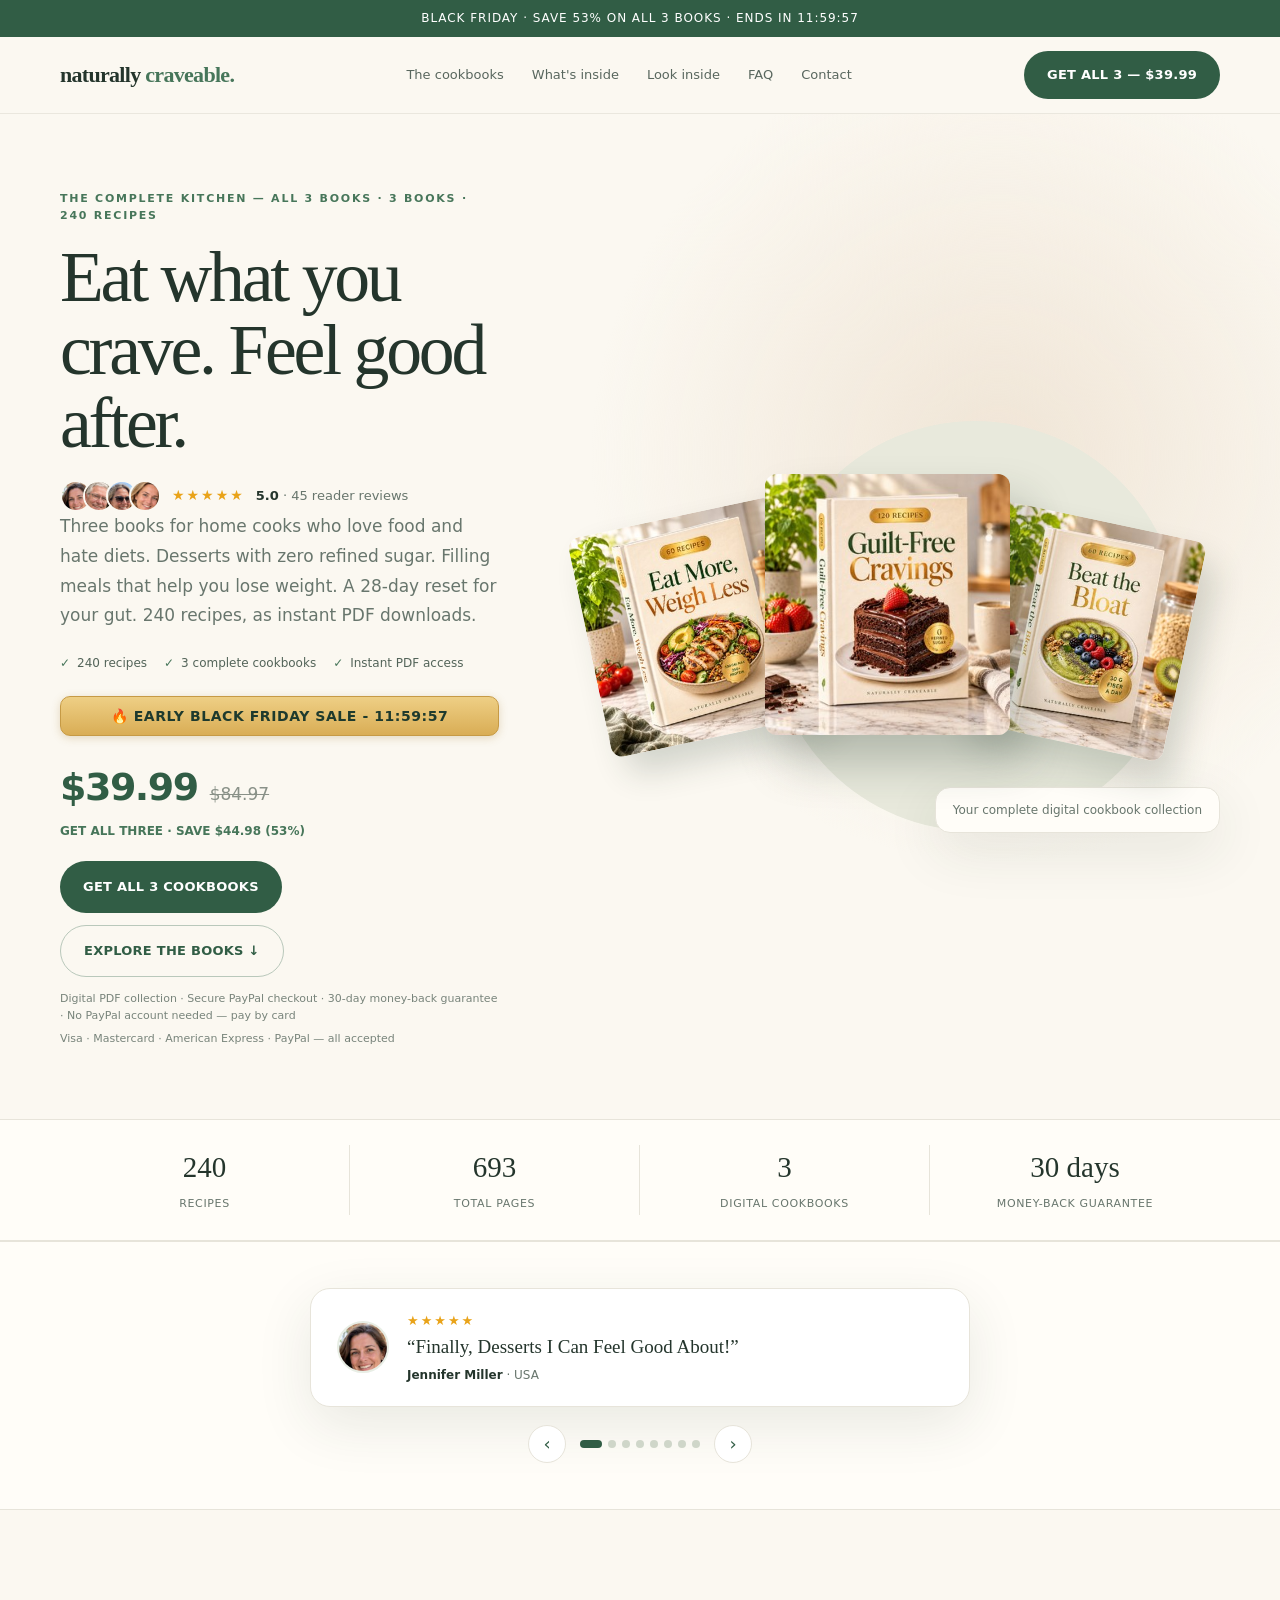
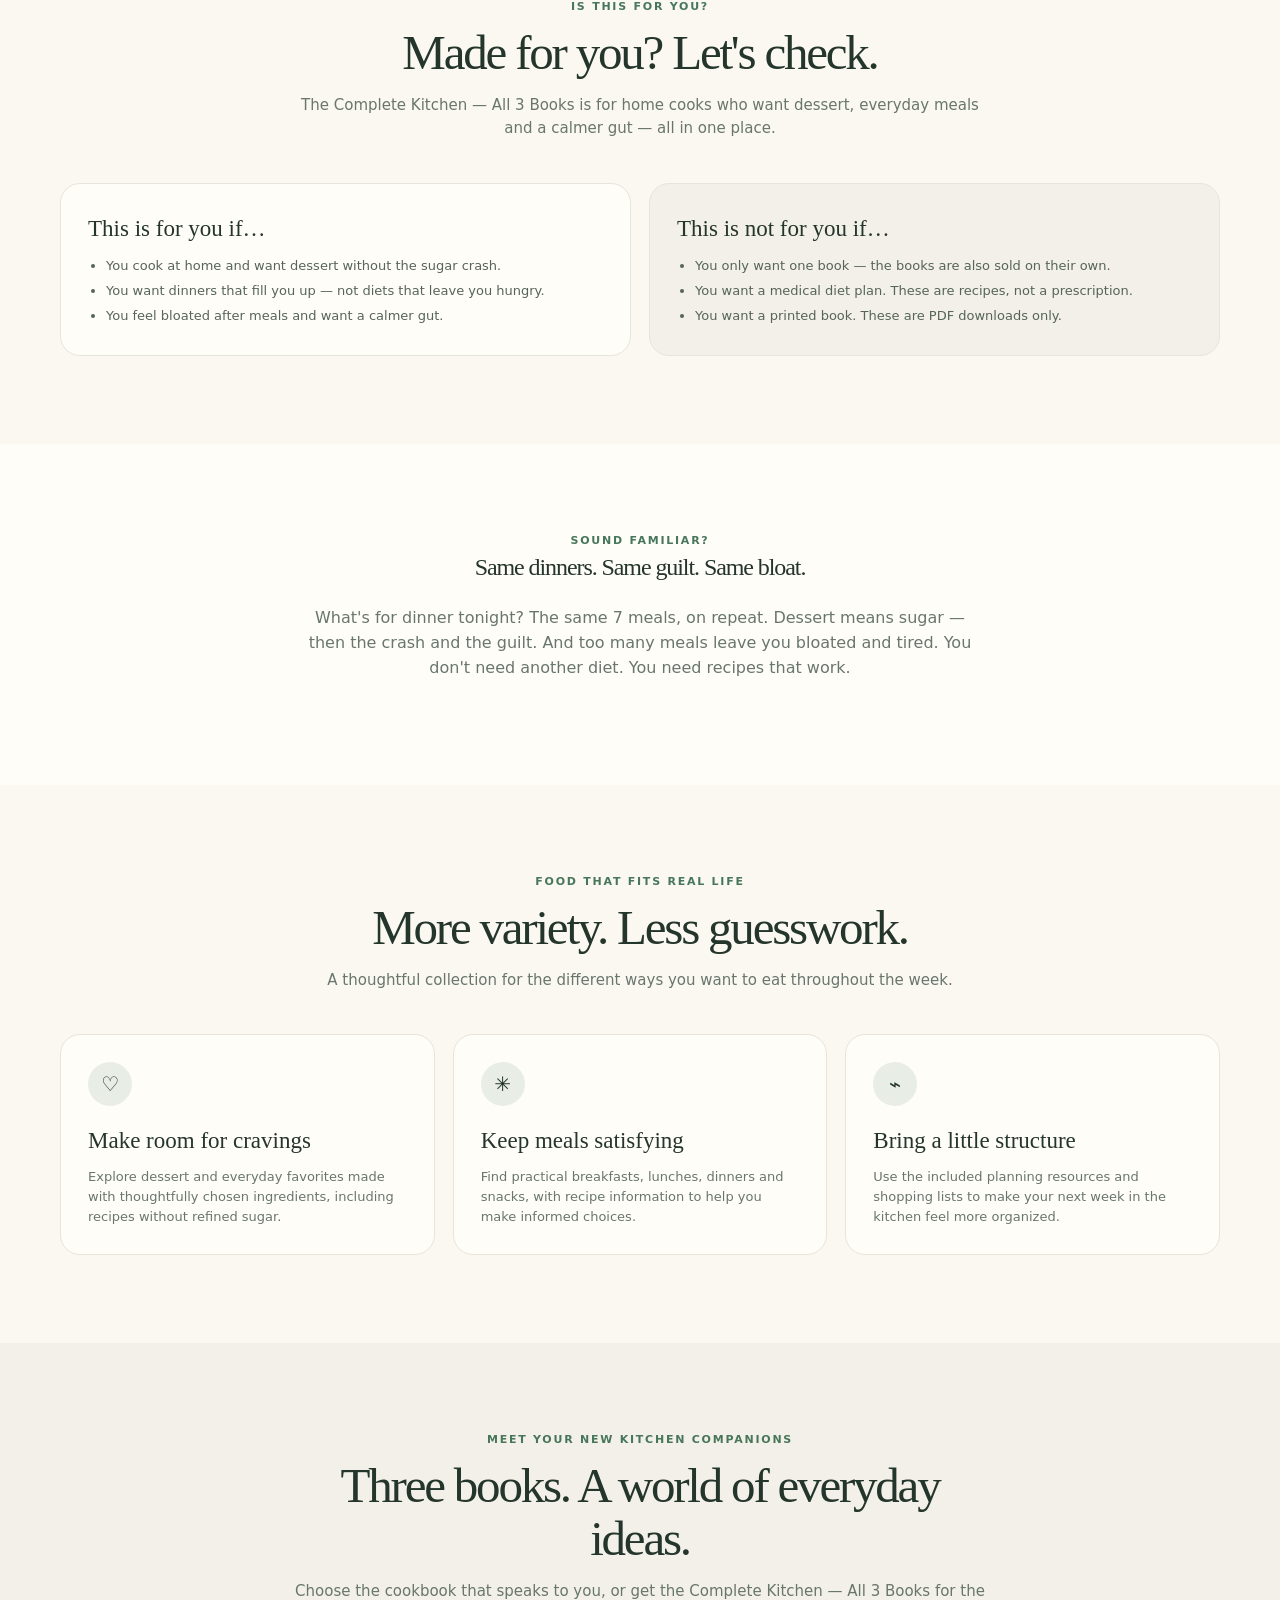
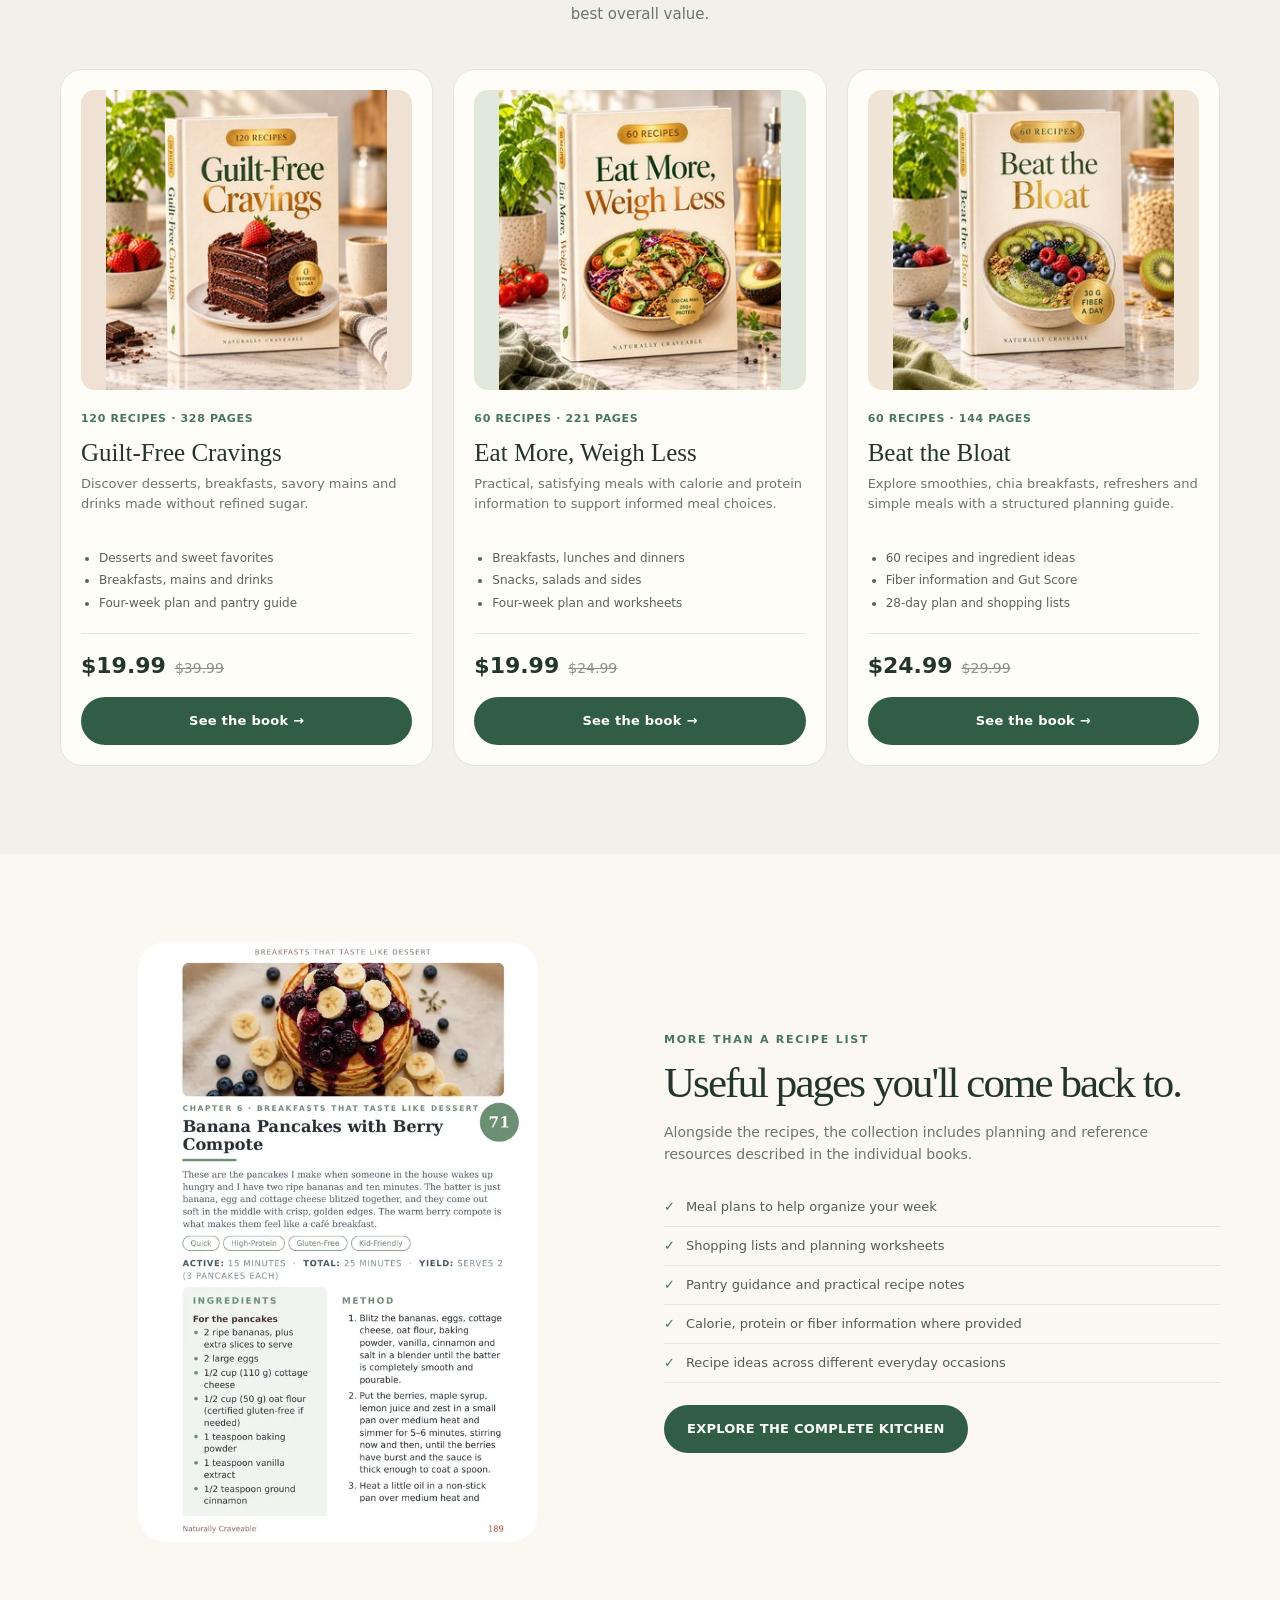
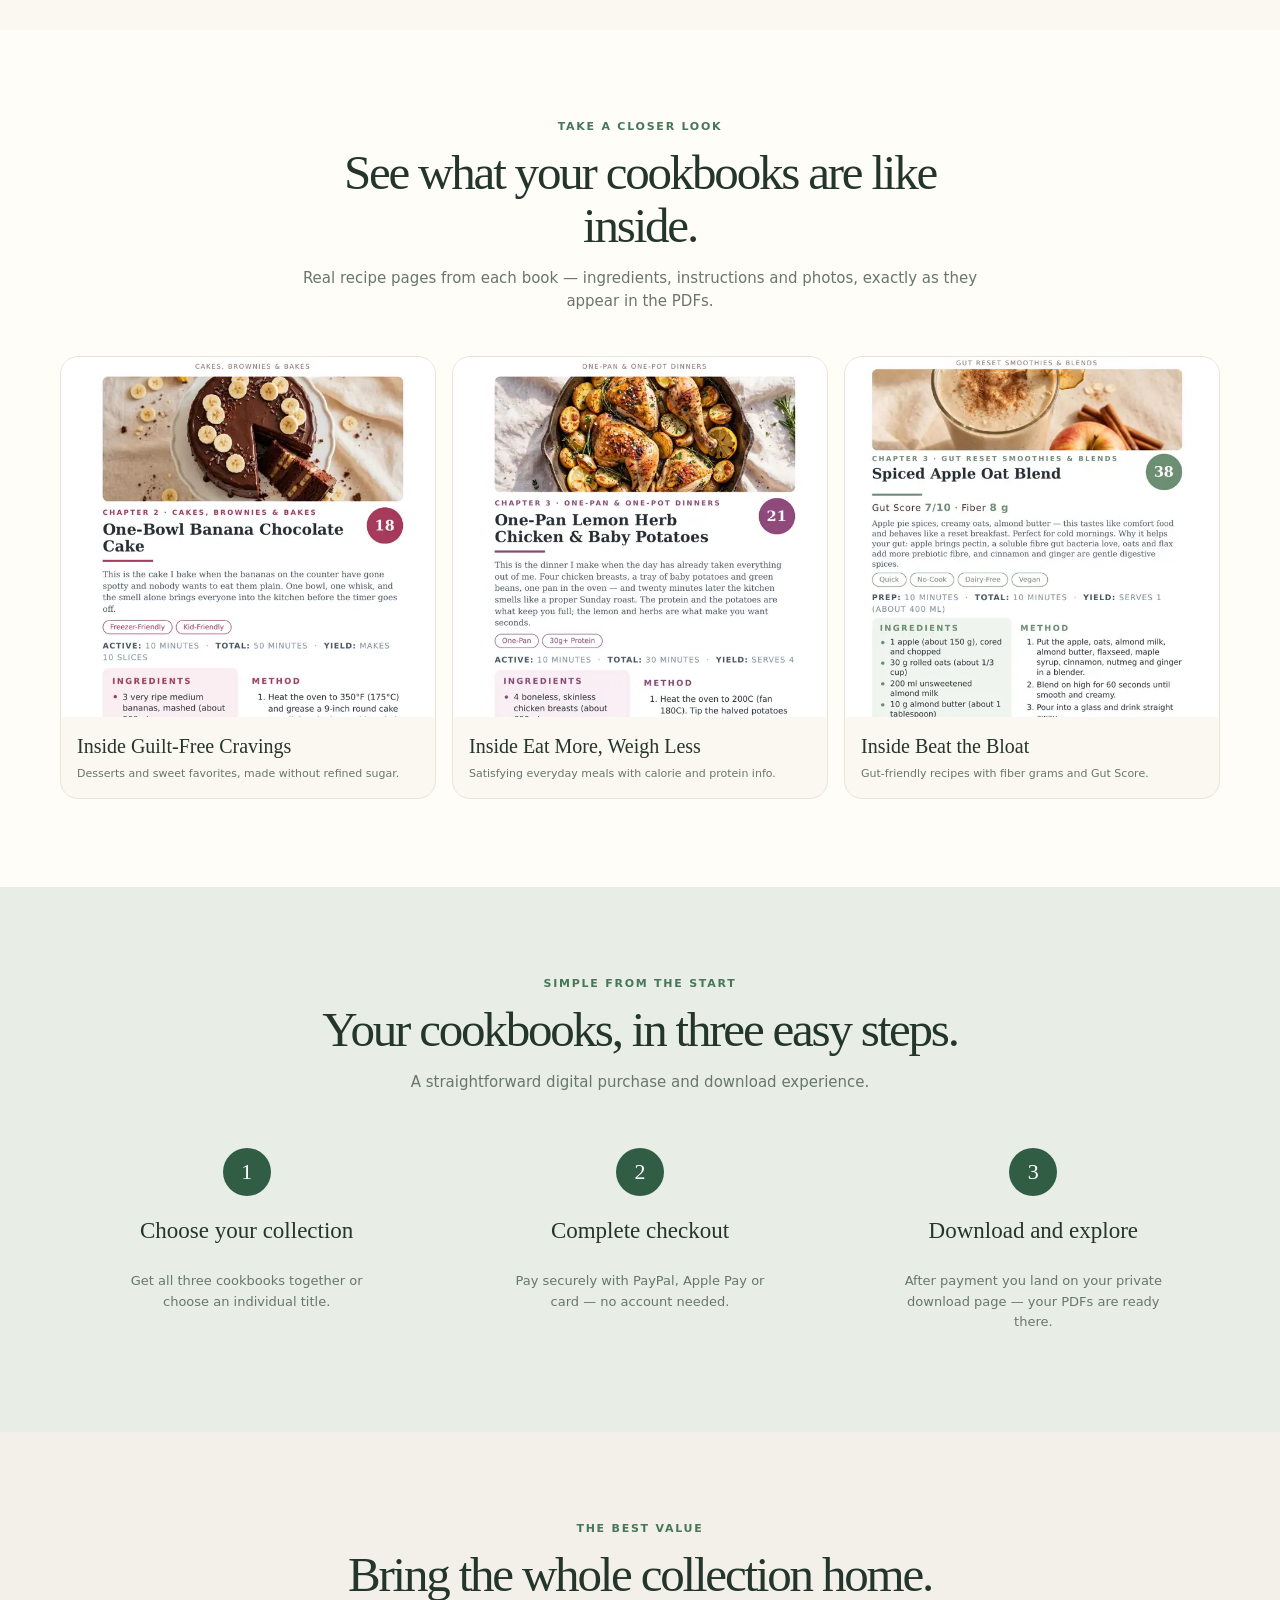
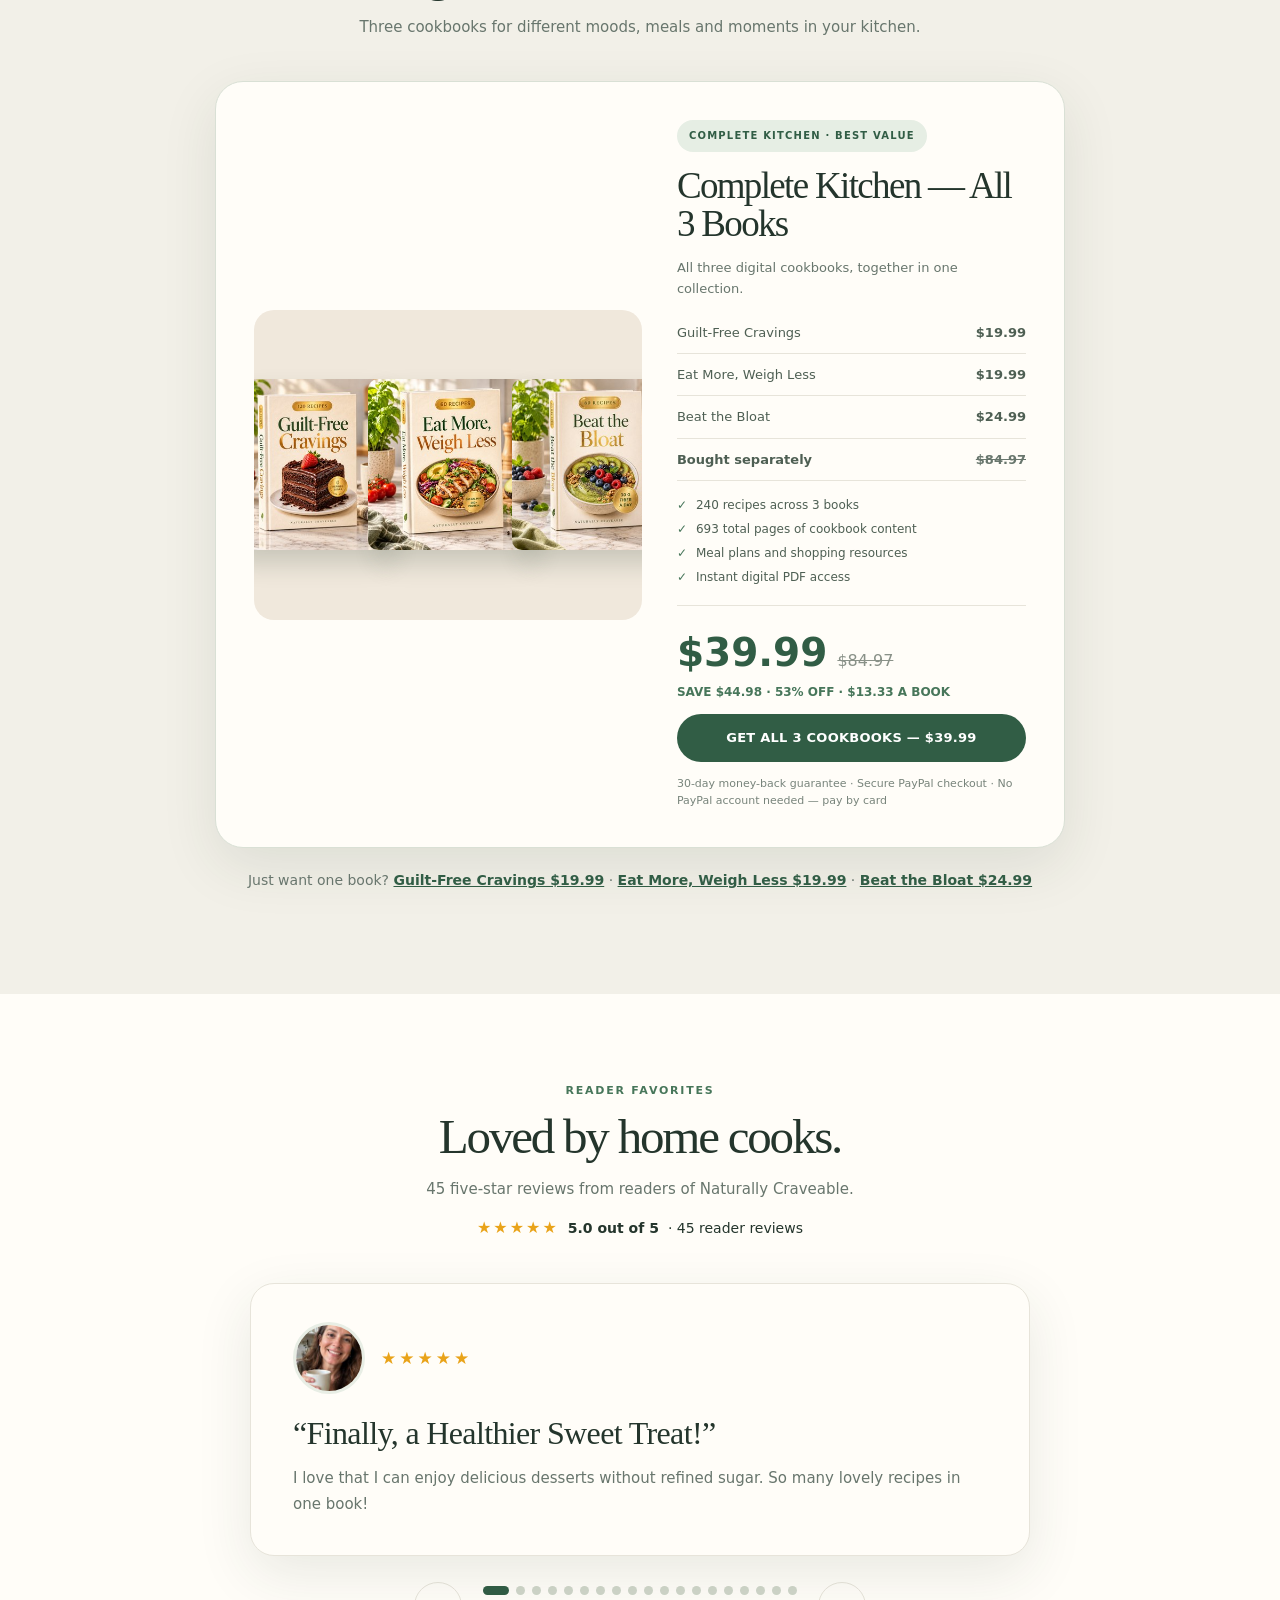
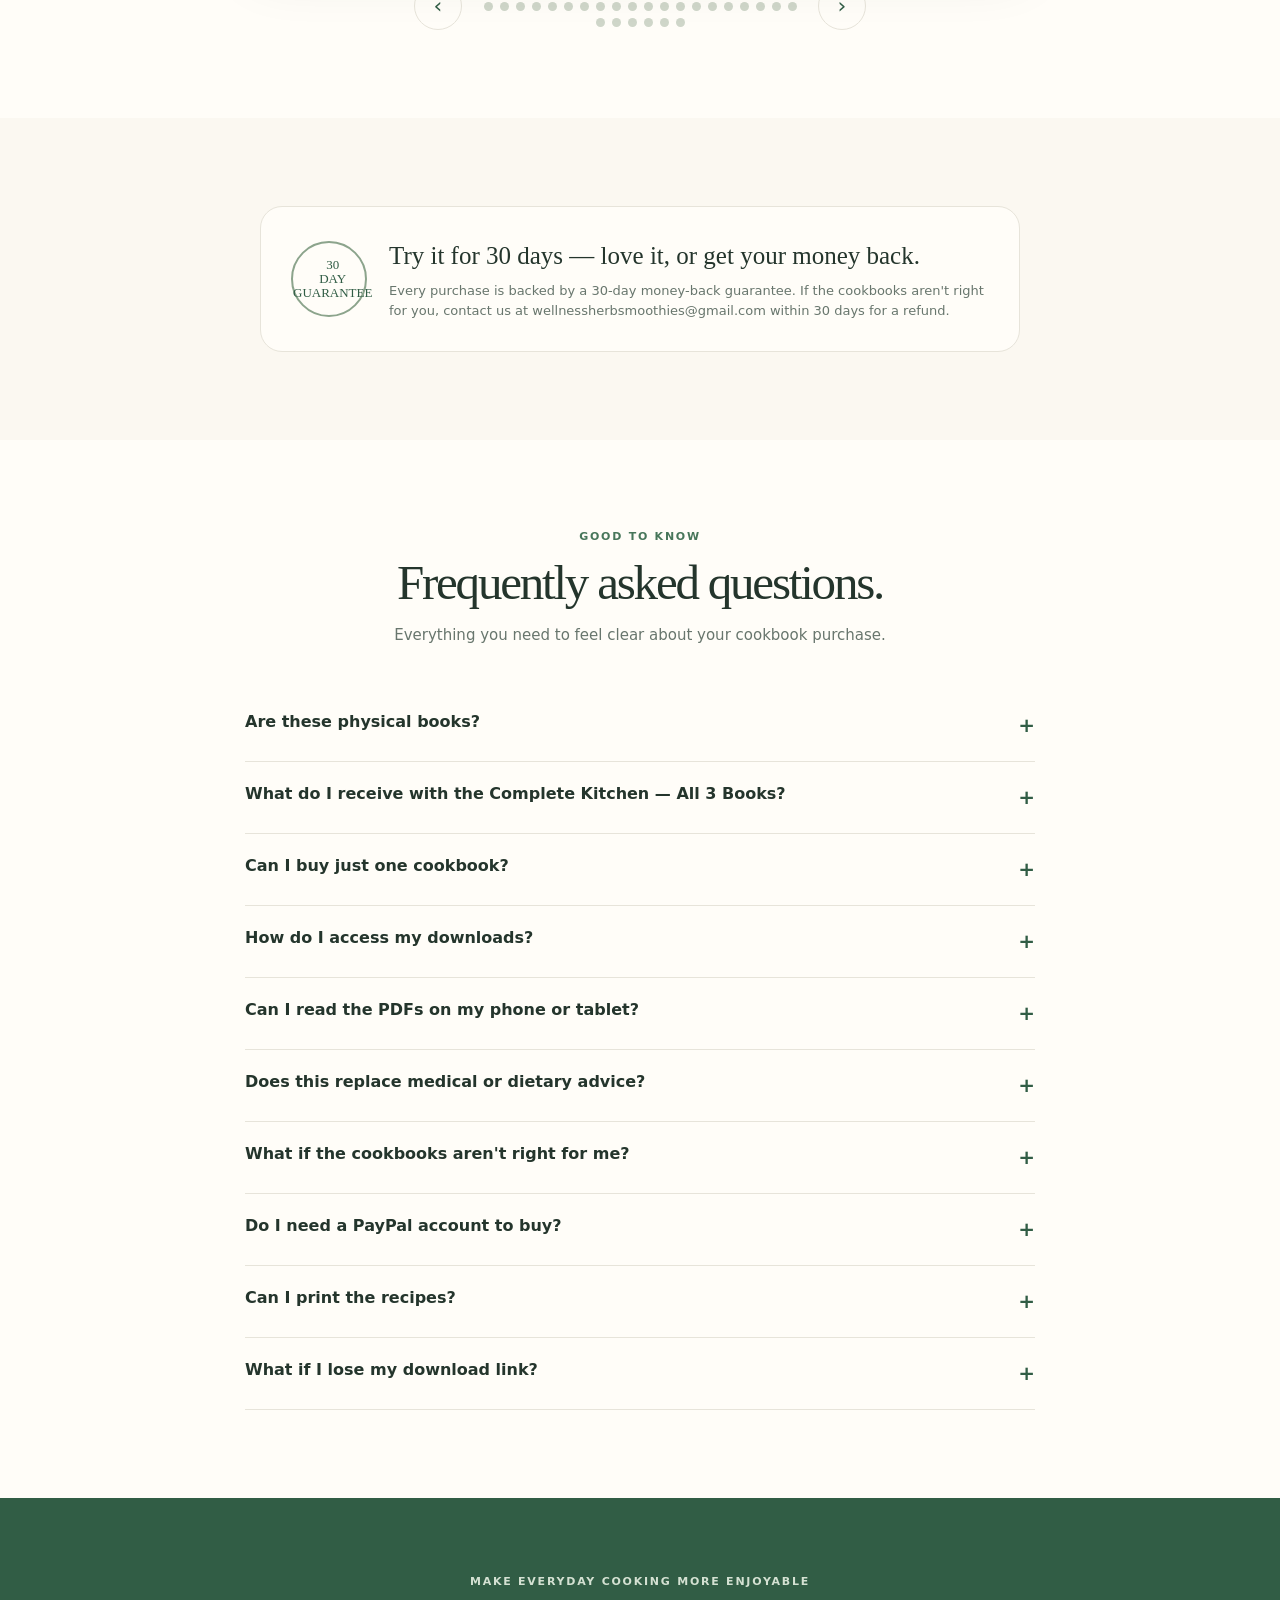
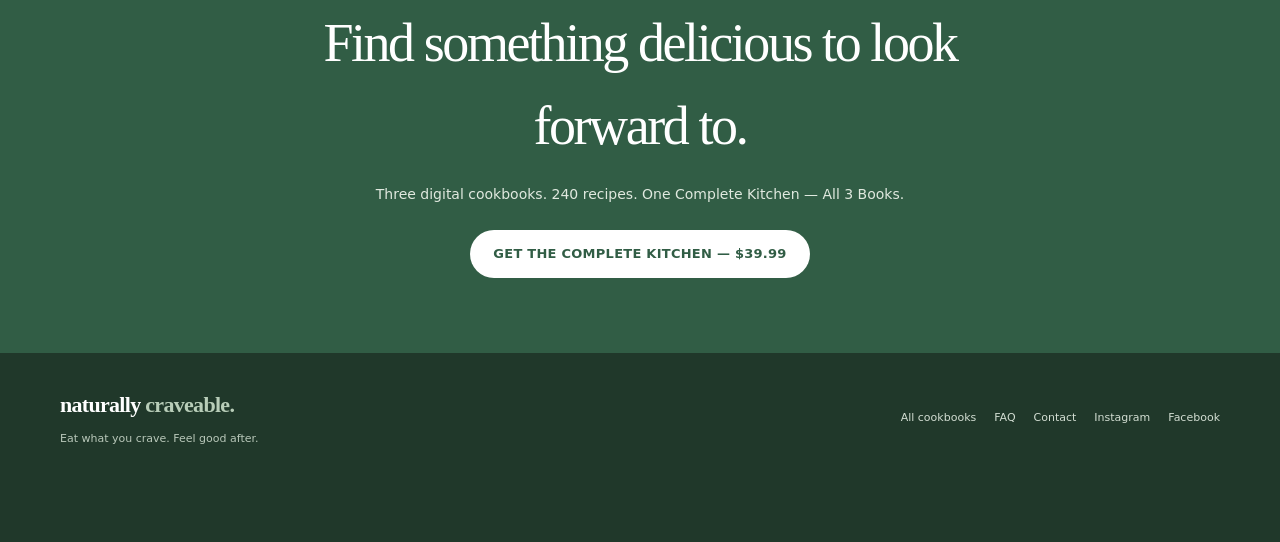
==== complete-collection.html @ 47dc2805 "Shop update" ====
<!doctype html>
<html lang="en">
<head>
<meta charset="utf-8">
<meta name="viewport" content="width=device-width, initial-scale=1">
<!-- Google Analytics 4 -->
<script async src="https://www.googletagmanager.com/gtag/js?id=G-ELWDRG4J22"></script>
<script>window.dataLayer = window.dataLayer || []; function gtag(){dataLayer.push(arguments);} gtag('js', new Date()); gtag('config', 'G-ELWDRG4J22');</script>
<meta name="theme-color" content="#315d45">
<link rel="icon" type="image/x-icon" href="favicon.ico">
<link rel="icon" type="image/png" sizes="32x32" href="favicon-32x32.png">
<link rel="apple-touch-icon" sizes="180x180" href="apple-touch-icon.png">
<title>Naturally Craveable: Complete Kitchen — All 3 Books | 240 Recipes</title>
<meta name="description" content="All three Naturally Craveable cookbooks — 240 recipes for desserts, everyday meals and your gut — for $39.99. Zero refined sugar desserts, under-500-calorie meals, and a 28-day gut reset. Instant PDF download.">
<link rel="canonical" href="https://craveable.click/complete-collection.html">
<script type="application/ld+json">{"@context": "https://schema.org", "@type": "Product", "name": "Naturally Craveable: Complete Kitchen — All 3 Books", "image": "https://craveable.click/assets/cover-bundle.jpg", "description": "All three Naturally Craveable cookbooks — 240 recipes for desserts, everyday meals and your gut — for $39.99. Zero refined sugar desserts, under-500-calorie meals, and a 28-day gut reset. Instant PDF download.", "brand": {"@type": "Brand", "name": "Naturally Craveable"}, "aggregateRating": {"@type": "AggregateRating", "ratingValue": "5.0", "reviewCount": "45"}, "offers": {"@type": "Offer", "url": "https://craveable.click/complete-collection.html", "priceCurrency": "USD", "price": "39.99", "availability": "https://schema.org/InStock"}}</script>
<meta property="og:type" content="website">
<meta property="og:site_name" content="Naturally Craveable">
<meta property="og:title" content="Complete Kitchen — All 3 Books — Eat what you crave. Feel good after.">
<meta property="og:description" content="240 recipes in 3 books — desserts, weight-loss meals, gut reset. $39.99. Instant PDF download.">
<meta property="og:url" content="https://craveable.click/complete-collection.html">
<meta property="og:image" content="https://craveable.click/assets/cover-900.jpg">
<meta property="og:image:width" content="900">
<meta property="og:image:height" content="1350">
<meta name="twitter:card" content="summary_large_image">
<meta name="twitter:title" content="Naturally Craveable: Complete Kitchen — All 3 Books">
<meta name="twitter:description" content="240 recipes in 3 books. $39.99. Instant PDF download.">
<meta name="twitter:image" content="https://craveable.click/assets/cover-900.jpg">
<style>
:root{
 --ink:#24352c;--muted:#68766d;--green:#315d45;--green2:#47765a;--sage:#e8eee5;
 --cream:#fbf8f1;--paper:#fffdf8;--peach:#f4e2d2;--line:#e7e4da;--gold:#b78b51;
 --shadow:0 18px 55px rgba(37,55,43,.10);--radius:24px;--max:1160px
}
*{box-sizing:border-box}html{scroll-behavior:smooth}body{margin:0;background:var(--cream);color:var(--ink);font-family:Inter,ui-sans-serif,system-ui,-apple-system,BlinkMacSystemFont,"Segoe UI",sans-serif;line-height:1.55}
a{color:inherit;text-decoration:none}button{font:inherit}.wrap{width:min(var(--max),calc(100% - 44px));margin:auto}
.announcement{background:var(--green);color:#fff;text-align:center;padding:9px 16px;font-size:12px;letter-spacing:.08em}
header{position:sticky;top:0;z-index:20;background:rgba(251,248,241,.92);backdrop-filter:blur(14px);border-bottom:1px solid rgba(231,228,218,.8)}
.nav{height:76px;display:flex;align-items:center;justify-content:space-between;gap:20px}
.logo{font-family:Georgia,serif;font-size:22px;letter-spacing:-.7px;font-weight:700}.logo span{color:var(--green2)}
.navlinks{display:flex;gap:28px;color:#59675e;font-size:13px}.navlinks a:hover{color:var(--green)}
.navcta,.btn{display:inline-flex;align-items:center;justify-content:center;border:0;border-radius:999px;background:var(--green);color:white;padding:14px 23px;font-weight:700;font-size:13px;letter-spacing:.02em;transition:.2s;cursor:pointer}
.navcta:hover,.btn:hover{background:#244b35;transform:translateY(-1px)}.btn.secondary{background:transparent;color:var(--green);border:1px solid #b9c8bb}.btn.light{background:#fff;color:var(--green)}
.btn-buy{width:100%;margin-top:14px}
.eyebrow{font-size:11px;letter-spacing:.16em;text-transform:uppercase;font-weight:800;color:var(--green2)}
.hero{padding:76px 0 72px;overflow:hidden;background:radial-gradient(circle at 78% 34%,#f0e5d6 0,transparent 34%),var(--cream)}
.hero-grid{display:grid;grid-template-columns:1.02fr .98fr;gap:56px;align-items:center}
h1,h2,h3,p{margin-top:0}h1,h2,.serif{font-family:Georgia,"Times New Roman",serif;font-weight:500;letter-spacing:-.045em}
h1{font-size:clamp(44px,5.6vw,72px);line-height:1.02;margin:17px 0 20px;max-width:620px}
.hero-copy>p{font-size:17px;color:var(--muted);max-width:540px;line-height:1.75}
.hero-proof{display:flex;gap:17px;flex-wrap:wrap;margin:23px 0;color:#536459;font-size:12px}.hero-proof span:before{content:"✓";color:var(--green2);font-weight:900;margin-right:7px}
.price-line{display:flex;align-items:baseline;gap:12px;margin:22px 0 5px}.price{font-size:38px;font-weight:800;letter-spacing:-1.5px;color:var(--green)}.old{color:#899188;text-decoration:line-through;font-size:17px}
.saving{font-size:12px;color:var(--green2);font-weight:800}.hero-actions{display:flex;gap:12px;align-items:center;flex-wrap:wrap;margin-top:20px}.hero-actions .btn{min-height:52px}.micro{font-size:11px;color:#78847b;margin-top:13px}.pay-marks{font-size:11px;color:#78847b;margin-top:6px}
.book-stage{min-height:470px;position:relative;display:flex;align-items:center;justify-content:center}
.stage-blob{position:absolute;width:410px;height:410px;border-radius:50%;background:#e8e9dc;right:6%;top:8%}
.stage-book{position:relative;width:210px;height:auto;border-radius:12px;box-shadow:14px 20px 32px #26382d30}
.stage-book.b2{transform:rotate(-12deg) translate(30px,16px);z-index:1}
.stage-book.b1{transform:translateY(-14px);z-index:3;width:245px;box-shadow:18px 28px 44px #26382d45}
.stage-book.b3{transform:rotate(12deg) translate(-30px,20px);z-index:2}
.stage-note{position:absolute;bottom:20px;right:0;background:#fffdf8;border:1px solid var(--line);padding:13px 17px;border-radius:15px;box-shadow:var(--shadow);font-size:12px;color:var(--muted)}
.single-stage{min-height:470px;position:relative;display:flex;align-items:center;justify-content:center}
.single-stage .stage-blob{position:absolute;width:410px;height:410px;border-radius:50%;background:#e8e9dc;right:6%;top:8%}
.single-stage img{position:relative;width:360px;height:auto;border-radius:12px;box-shadow:18px 26px 44px #26382d45;transform:rotate(2deg);z-index:2}
.single-stage .stage-note{position:absolute;bottom:20px;right:0;background:#fffdf8;border:1px solid var(--line);padding:13px 17px;border-radius:15px;box-shadow:var(--shadow);font-size:12px;color:var(--muted)}
.stats{background:#fffdf8;border-block:1px solid var(--line)}.stats-grid{display:grid;grid-template-columns:repeat(4,1fr);padding:25px 0}.stat{text-align:center;border-right:1px solid var(--line)}.stat:last-child{border:0}.stat strong{display:block;font-family:Georgia,serif;font-size:29px;font-weight:500}.stat span{font-size:11px;color:var(--muted);letter-spacing:.06em;text-transform:uppercase}
section{padding:88px 0}.section-head{text-align:center;max-width:690px;margin:0 auto 42px}.section-head h2{font-size:clamp(34px,4vw,49px);line-height:1.08;margin:12px 0 14px}.section-head p{color:var(--muted);font-size:15px}
.for-grid{display:grid;grid-template-columns:1fr 1fr;gap:18px}.for-card{background:#fffdf8;border:1px solid var(--line);padding:27px;border-radius:20px}.for-card h3{font-family:Georgia,serif;font-size:23px;font-weight:500;margin-bottom:8px}.for-card ul{padding-left:18px;color:#56645a;font-size:13px;line-height:1.9;margin:0}.not-card{background:#f2f0e8}
.narrow{max-width:690px;margin:auto;text-align:center}.narrow p{color:var(--muted);font-size:16px}
.benefit-grid{display:grid;grid-template-columns:repeat(3,1fr);gap:18px}.benefit{background:#fffdf8;border:1px solid var(--line);padding:27px;border-radius:20px}.benefit-icon{width:44px;height:44px;border-radius:50%;display:grid;place-items:center;background:var(--sage);font-size:20px;margin-bottom:17px}.benefit h3{font-family:Georgia,serif;font-size:23px;font-weight:500;margin-bottom:8px}.benefit p{color:var(--muted);font-size:13px;margin:0}
.books{background:#f2f0e8}.book-grid{display:grid;grid-template-columns:repeat(3,1fr);gap:20px}.product{background:#fffdf8;border:1px solid var(--line);border-radius:22px;padding:20px;display:flex;flex-direction:column}.cover{height:300px;border-radius:14px;display:flex;align-items:center;justify-content:center;margin-bottom:20px;overflow:hidden;position:relative;background:#efe2d5}.cover img{width:100%;height:100%;object-fit:contain;display:block}.cover.c2{background:#e1e8dc}.cover.c3{background:#f1e5d7}
.product h3{font-family:Georgia,serif;font-size:25px;line-height:1.08;font-weight:500;margin:0 0 8px}.meta{font-size:11px;color:var(--green2);font-weight:800;letter-spacing:.06em;text-transform:uppercase;margin-bottom:12px}.product p{color:var(--muted);font-size:13px;min-height:60px}.product ul{padding-left:18px;color:#56645a;font-size:12px;line-height:1.9;margin:0 0 18px}.product-bottom{margin-top:auto;border-top:1px solid var(--line);padding-top:15px}.product-bottom .price-row{display:flex;align-items:baseline;gap:9px}.product-bottom strong{font-size:22px}.product-bottom del{color:#899188;font-size:14px}
.included-grid{display:grid;grid-template-columns:1fr 1fr;gap:48px;align-items:center}.included-art{min-height:0;aspect-ratio:2/3;max-width:400px;width:100%;margin-inline:auto;border-radius:28px;overflow:hidden;position:relative}.included-art img{width:100%;height:100%;object-fit:cover;display:block;position:absolute;inset:0}
.included-copy h2{font-size:43px;line-height:1.05;margin:12px 0 17px}.included-copy>p{color:var(--muted);font-size:14px}.checklist{list-style:none;padding:0;margin:22px 0}.checklist li{padding:9px 0;border-bottom:1px solid var(--line);font-size:13px;color:#4e5f53}.checklist li:before{content:"✓";color:var(--green2);font-weight:900;margin-right:11px}
.preview{background:#fffdf8}.preview-grid{display:grid;grid-template-columns:repeat(3,1fr);gap:16px}.preview-grid.two{grid-template-columns:repeat(2,1fr)}.preview-card{border:1px solid var(--line);border-radius:18px;overflow:hidden;background:var(--cream)}.preview-img{height:360px;overflow:hidden}.preview-img img{width:100%;height:100%;object-fit:cover;object-position:top;display:block}.preview-card h3{font-family:Georgia,serif;font-size:20px;font-weight:500;margin:14px 16px 3px}.preview-card p{font-size:11px;color:var(--muted);margin:0 16px 16px}
.how{background:var(--sage)}.steps{display:grid;grid-template-columns:repeat(3,1fr);gap:20px}.step{text-align:center;padding:12px}.step-num{width:48px;height:48px;margin:0 auto 17px;border-radius:50%;background:var(--green);color:white;display:grid;place-items:center;font-family:Georgia,serif;font-size:22px}.step h3{font-family:Georgia,serif;font-weight:500;font-size:23px}.step p{font-size:13px;color:var(--muted);max-width:260px;margin:auto}
.bundle{background:#f2f0e8}.bundle-card{max-width:850px;margin:auto;background:#fffdf8;border:1px solid #d9e0d5;border-radius:28px;box-shadow:var(--shadow);padding:38px;display:grid;grid-template-columns:1fr .9fr;gap:35px;align-items:center}.bundle-visual{background:#f0e8dc;border-radius:20px;min-height:310px;display:flex;align-items:center;justify-content:center;overflow:hidden}.bundle-visual img{width:160px;height:auto;border-radius:10px;box-shadow:10px 14px 24px #26382d30;margin:0 -8px}.bundle-visual.single img{width:280px;margin:0}.pill{display:inline-block;background:#e6eee4;color:var(--green);font-size:10px;font-weight:900;letter-spacing:.12em;padding:8px 12px;border-radius:99px}.bundle-copy h2{font-size:37px;line-height:1.04;margin:15px 0}.bundle-copy p{font-size:13px;color:var(--muted)}.bundle-list{padding:0;list-style:none;font-size:12px;color:#4e5f53;line-height:2}.bundle-list li:before{content:"✓";color:var(--green2);font-weight:900;margin-right:9px}.bundle-price{display:flex;align-items:baseline;gap:10px;border-top:1px solid var(--line);padding-top:17px;margin-top:16px}.bundle-price strong{font-size:39px;color:var(--green)}.bundle-price del{color:#899188}.bundle-copy .btn{width:100%;margin-top:12px}
.stack{padding:0;list-style:none;font-size:13px;color:#4e5f53;line-height:2.1;margin:0 0 4px}.stack li{display:flex;justify-content:space-between;gap:12px;border-bottom:1px solid var(--line);padding:7px 0}.stack li span:last-child{font-weight:700;white-space:nowrap}.stack-total{font-weight:800}.stack-total s{color:var(--muted)}
.cross-sell{text-align:center;margin-top:22px;font-size:14px;color:var(--muted)}.cross-sell a{color:var(--green);font-weight:700;text-decoration:underline}
.guarantee{display:flex;gap:22px;align-items:center;max-width:760px;margin:auto;padding:30px;border:1px solid var(--line);background:#fffdf8;border-radius:22px}.seal{width:76px;height:76px;flex:0 0 76px;border:2px solid #8ca48c;border-radius:50%;display:grid;place-items:center;color:var(--green);font-family:Georgia,serif;text-align:center;font-size:13px;line-height:1.1}.guarantee h3{font-family:Georgia,serif;font-size:25px;font-weight:500;margin:0 0 5px}.guarantee p{font-size:13px;color:var(--muted);margin:0}
.faq{background:#fffdf8}.faq-list{max-width:790px;margin:auto}.faq-item{border-bottom:1px solid var(--line)}.faq-q{width:100%;display:flex;justify-content:space-between;gap:20px;text-align:left;background:none;border:0;padding:20px 0;color:var(--ink);font-weight:700;cursor:pointer}.faq-q span:last-child{font-size:20px;color:var(--green)}.faq-a{display:none;color:var(--muted);font-size:13px;padding:0 30px 18px 0}.faq-item.open .faq-a{display:block}
.final-cta{background:var(--green);color:white;text-align:center;padding:75px 0}.final-cta .eyebrow{color:#d4e1d2}.final-cta h2{font-size:clamp(36px,4.6vw,54px);max-width:730px;margin:12px auto 15px}.final-cta p{color:#e0e9df;font-size:14px}.final-cta .btn{background:#fff;color:var(--green);margin-top:10px}
footer{padding:35px 0 95px;background:#20382a;color:#e6ede4}.footer-row{display:flex;justify-content:space-between;gap:25px;align-items:center}.footer-row p{font-size:11px;color:#b9c8ba;margin:8px 0 0}.footer-links{display:flex;gap:18px;font-size:11px;color:#d2ddd2}
.mobile-buy{display:none}
@media(max-width:850px){.hero-grid{gap:20px}.book-stage{min-height:390px}.stage-book{width:170px}.stage-book.b1{width:200px}.book-stage .stage-blob{width:330px;height:330px}.single-stage{min-height:400px}.single-stage img{width:340px}.bundle-card{gap:22px;padding:26px}.navlinks{gap:15px}}
@media(max-width:680px){
 .wrap{width:min(100% - 32px,var(--max))}.announcement{font-size:10px}.nav{height:64px}.navlinks{display:none}.navcta{padding:11px 15px;font-size:11px}
 .hero{padding:48px 0 38px}.hero-grid{grid-template-columns:minmax(0,1fr);gap:6px}.hero-copy{text-align:center}.hero-copy>p{font-size:15px;margin-inline:auto}.hero h1{font-size:46px}.hero-proof{justify-content:center;gap:10px}.hero-actions{justify-content:center}.hero-actions .btn{width:100%}.price-line{justify-content:center}.book-stage{min-height:315px;margin-top:0}.stage-blob{width:280px!important;height:280px!important;right:auto!important;top:0!important}.stage-book{width:150px;margin:0 -12px}.stage-book.b1{width:165px}.stage-book.b2{transform:rotate(-12deg) translate(18px,16px)}.stage-book.b3{transform:rotate(12deg) translate(-18px,20px)}.book-stage .stage-note{bottom:0;right:2px;font-size:10px}
 .single-stage{min-height:380px;margin-top:0}.single-stage img{width:340px}.single-stage .stage-blob{width:300px!important;height:300px!important;right:auto!important;top:0!important}.single-stage .stage-note{bottom:0;right:2px;font-size:10px}
 .stats-grid{grid-template-columns:repeat(2,1fr);row-gap:17px;padding:22px 0}.stat:nth-child(2){border:0}.stat strong{font-size:25px}
 section{padding:62px 0}.section-head{margin-bottom:28px}.section-head h2{font-size:36px}.for-grid{grid-template-columns:1fr}.benefit-grid,.book-grid,.steps{grid-template-columns:1fr}.benefit{padding:22px}.product{padding:17px}.cover{height:260px}.product p{min-height:0}
 .included-grid{grid-template-columns:1fr;gap:28px}.included-art{min-height:0;max-width:340px}.included-copy h2{font-size:36px}
 .preview-grid{grid-template-columns:1fr 1fr;gap:10px}.preview-grid.two{grid-template-columns:1fr 1fr}.preview-img{height:220px}.preview-card h3{font-size:17px;margin:11px 11px 2px}.preview-card p{margin:0 11px 12px;font-size:10px}
 .bundle-card{grid-template-columns:1fr;padding:17px;gap:20px}.bundle-visual{min-height:260px}.bundle-visual img{width:130px}.bundle-visual.single img{width:230px}.bundle-copy{padding:0 5px 8px}.bundle-copy h2{font-size:32px}
 .guarantee{padding:20px;align-items:flex-start}.seal{width:62px;height:62px;flex-basis:62px;font-size:11px}.guarantee h3{font-size:21px}
 .final-cta{padding:60px 0}.footer-row{align-items:flex-start;flex-direction:column}.footer-links{flex-wrap:wrap}
 .mobile-buy{display:flex;position:fixed;z-index:30;bottom:0;left:0;right:0;padding:10px 16px calc(10px + env(safe-area-inset-bottom));background:rgba(255,253,248,.96);backdrop-filter:blur(12px);border-top:1px solid var(--line);align-items:center;justify-content:space-between;gap:12px;transform:translateY(110%);transition:transform .25s}.mobile-buy.visible{transform:translateY(0)}.mobile-buy .mini-price{font-weight:800;color:var(--green);font-size:19px}.mobile-buy small{display:block;color:var(--muted);font-size:9px}.mobile-buy .btn{padding:12px 17px;font-size:11px;white-space:nowrap}
}
@media(prefers-reduced-motion:reduce){html{scroll-behavior:auto}*,*:before,*:after{transition:none!important}}

.hero-rating{display:flex;align-items:center;gap:11px;margin-top:18px;text-decoration:none;color:var(--ink)}
.hero-avatars{display:flex}
.hero-avatars img{width:32px;height:32px;border-radius:50%;object-fit:cover;border:2px solid #fbf8f1;margin-left:-9px}
.hero-avatars img:first-child{margin-left:0}
.hero-rating .stars{color:#e9a319;font-size:14px;letter-spacing:2px}
.hero-rating span:last-child{font-size:13px;color:var(--muted)}
.hero-rating strong{color:var(--ink)}
.review-summary{display:flex;align-items:center;justify-content:center;gap:9px;margin-top:14px;font-size:14px}
.review-summary .stars{color:#e9a319;font-size:16px;letter-spacing:2px}
.carousel{max-width:780px;margin:auto}
.review-viewport{position:relative}
.review-slide{display:none;background:#fffdf8;border:1px solid var(--line);border-radius:24px;padding:38px 42px;box-shadow:var(--shadow)}
.review-slide.active{display:block}
.review-top{display:flex;align-items:center;gap:16px;margin-bottom:20px}
.review-avatar{width:72px;height:72px;border-radius:50%;object-fit:cover;flex:0 0 72px;border:3px solid var(--sage)}
.review-slide .stars{color:#e9a319;font-size:17px;letter-spacing:3px}
.review-quote{font-family:Georgia,serif;font-size:clamp(24px,3vw,32px);line-height:1.2;letter-spacing:-.02em;font-weight:500;margin:0 0 14px}
.review-slide p{color:var(--muted);font-size:15px;line-height:1.7;margin:0}
.review-who{margin-top:16px;font-size:13px;color:var(--muted)}
.review-who strong{color:var(--ink)}
.carousel-nav{display:flex;align-items:center;justify-content:center;gap:18px;margin-top:26px}
.carousel-arrow{width:48px;height:48px;border-radius:50%;border:1px solid var(--line);background:#fffdf8;color:var(--green);font-size:22px;line-height:1;cursor:pointer;display:grid;place-items:center;flex:0 0 48px}
.carousel-arrow:hover{background:var(--sage)}
.carousel-dots{display:flex;gap:7px;flex-wrap:wrap;justify-content:center;max-width:320px}
.carousel-dots button{width:9px;height:9px;border-radius:99px;border:0;background:#cfd6c9;cursor:pointer;padding:0}
.carousel-dots button.active{width:26px;background:var(--green)}
.mini-reviews{padding:46px 0;background:#fffdf8;border-block:1px solid var(--line)}
.mini-carousel{max-width:660px;margin:auto}
.mini-slide{display:none;background:#fff;border:1px solid var(--line);border-radius:20px;padding:22px 26px;align-items:center;gap:18px;box-shadow:var(--shadow)}
.mini-slide.active{display:flex}
.mini-avatar{width:52px;height:52px;border-radius:50%;object-fit:cover;flex:0 0 52px;border:2px solid var(--sage)}
.mini-slide .stars{color:#e9a319;font-size:13px;letter-spacing:2px}
.mini-quote{font-family:Georgia,serif;font-size:19px;line-height:1.3;margin:4px 0 6px}
.mini-who{font-size:12px;color:var(--muted)}
.mini-who strong{color:var(--ink)}
.mini-nav{display:flex;align-items:center;justify-content:center;gap:14px;margin-top:18px}
.mini-arrow{width:38px;height:38px;border-radius:50%;border:1px solid var(--line);background:#fff;color:var(--green);font-size:18px;line-height:1;cursor:pointer;display:grid;place-items:center;flex:0 0 38px}
.mini-arrow:hover{background:var(--sage)}
.mini-dots{display:flex;gap:6px}
.mini-dots button{width:8px;height:8px;border-radius:99px;border:0;background:#cfd6c9;cursor:pointer;padding:0}
.mini-dots button.active{width:22px;background:var(--green)}
@media(max-width:680px){.hero-rating{justify-content:center}.mini-slide{padding:18px}.mini-quote{font-size:17px}.review-slide{padding:26px 22px}.review-avatar{width:56px;height:56px;flex-basis:56px}.carousel-arrow{width:42px;height:42px;flex-basis:42px}}
@media(max-width:680px){.book-stage{order:-1}}
</style>
</head>
<body>
<div class="announcement">BLACK FRIDAY · SAVE 53% ON ALL 3 BOOKS · ENDS IN <span class="cd" style="font-variant-numeric:tabular-nums">12:00:00</span></div>
<header>
 <div class="wrap nav">
  <a class="logo" href="https://craveable.click/">naturally <span>craveable.</span></a>
  <nav class="navlinks"><a href="#cookbooks">The cookbooks</a><a href="#inside">What's inside</a><a href="#previews">Look inside</a><a href="#faq">FAQ</a><a href="mailto:wellnessherbsmoothies@gmail.com">Contact</a></nav>
  <a class="navcta" href="#bundle">GET ALL 3 — $39.99</a>
 </div>
</header>
<main>
<section class="hero">
 <div class="wrap hero-grid">
  <div class="hero-copy">
   <div class="eyebrow">The Complete Kitchen — All 3 Books · 3 books · 240 recipes</div>
   <h1>Eat what you crave. Feel good after.</h1>
  <a class="hero-rating" href="#reviews"><span class="hero-avatars"><img src="assets/reviews/avatar-22.jpg" alt="" loading="lazy"><img src="assets/reviews/avatar-23.jpg" alt="" loading="lazy"><img src="assets/reviews/avatar-24.jpg" alt="" loading="lazy"><img src="assets/reviews/avatar-26.jpg" alt="" loading="lazy"></span><span class="stars">★★★★★</span><span><strong>5.0</strong> · 45 reader reviews</span></a>
   <p>Three books for home cooks who love food and hate diets. Desserts with zero refined sugar. Filling meals that help you lose weight. A 28-day reset for your gut. 240 recipes, as instant PDF downloads.</p>
   <div class="hero-proof"><span>240 recipes</span><span>3 complete cookbooks</span><span>Instant PDF access</span></div>
      <style>
   .bf-countdown{margin:10px 0 0;background:linear-gradient(180deg,#eecf85,#d9ad55);border:1px solid #c69a45;border-radius:10px;padding:7px 10px;text-align:center;box-shadow:0 2px 8px rgba(160,120,40,.25)}
   .bf-countdown span{font-size:14px;font-weight:800;letter-spacing:.04em;color:#1e3a2d}
   @media(max-width:680px){.bf-countdown{padding:6px 8px}.bf-countdown span{font-size:13px;letter-spacing:.03em}}
   </style>
   <div class="bf-countdown"><span>🔥 EARLY BLACK FRIDAY SALE - <span class="cd-t">12:00:00</span></span></div>
   <div class="price-line"><span class="price">$39.99</span><span class="old">$84.97</span></div>
   <div class="saving">GET ALL THREE · SAVE $44.98 (53%)</div>
   <div class="hero-actions"><a class="btn" href="#bundle">GET ALL 3 COOKBOOKS</a><a class="btn secondary" href="#cookbooks">EXPLORE THE BOOKS ↓</a></div>
   <div class="micro">Digital PDF collection · Secure PayPal checkout · 30-day money-back guarantee · No PayPal account needed — pay by card</div>
   <div class="pay-marks">Visa · Mastercard · American Express · PayPal — all accepted</div>
  </div>
  <div class="book-stage" aria-label="The three Naturally Craveable cookbooks">
   <div class="stage-blob"></div>
   <img class="stage-book b2" src="assets/cover-b2-300.jpg" alt="Eat More, Weigh Less cover" width="300" height="320">
   <img class="stage-book b1" src="assets/cover-b1-300.jpg" alt="Guilt-Free Cravings cover" width="300" height="320" fetchpriority="high">
   <img class="stage-book b3" src="assets/cover-b3-300.jpg" alt="Beat the Bloat cover" width="300" height="320">
   <div class="stage-note">Your complete digital cookbook collection</div>
  </div>
 </div>
</section>
<div class="stats"><div class="wrap stats-grid">
 <div class="stat"><strong>240</strong><span>Recipes</span></div><div class="stat"><strong>693</strong><span>Total pages</span></div><div class="stat"><strong>3</strong><span>Digital cookbooks</span></div><div class="stat"><strong>30 days</strong><span>Money-back guarantee</span></div>
</div></div>
<section class="mini-reviews"><div class="wrap">
  <div class="mini-carousel" id="miniCarousel">
   <div class="mini-viewport">
   <article class="mini-slide active"><img class="mini-avatar" src="assets/reviews/avatar-22.jpg" alt="Jennifer Miller" loading="lazy"><div class="mini-body"><div class="stars">★★★★★</div><p class="mini-quote">&ldquo;Finally, Desserts I Can Feel Good About!&rdquo;</p><div class="mini-who"><strong>Jennifer Miller</strong> · USA</div></div></article>
   <article class="mini-slide"><img class="mini-avatar" src="assets/reviews/avatar-23.jpg" alt="David Wilson" loading="lazy"><div class="mini-body"><div class="stars">★★★★★</div><p class="mini-quote">&ldquo;A Lovely Surprise&rdquo;</p><div class="mini-who"><strong>David Wilson</strong> · UK</div></div></article>
   <article class="mini-slide"><img class="mini-avatar" src="assets/reviews/avatar-24.jpg" alt="Sarah Thompson" loading="lazy"><div class="mini-body"><div class="stars">★★★★★</div><p class="mini-quote">&ldquo;Beautiful Recipes!&rdquo;</p><div class="mini-who"><strong>Sarah Thompson</strong> · Canada</div></div></article>
   <article class="mini-slide"><img class="mini-avatar" src="assets/reviews/avatar-26.jpg" alt="Emma Davis" loading="lazy"><div class="mini-body"><div class="stars">★★★★★</div><p class="mini-quote">&ldquo;Worth Every Penny&rdquo;</p><div class="mini-who"><strong>Emma Davis</strong> · UK</div></div></article>
   <article class="mini-slide"><img class="mini-avatar" src="assets/reviews/avatar-27.jpg" alt="Michael Brown" loading="lazy"><div class="mini-body"><div class="stars">★★★★★</div><p class="mini-quote">&ldquo;Chocolate Lovers Will Enjoy This!&rdquo;</p><div class="mini-who"><strong>Michael Brown</strong> · USA</div></div></article>
   <article class="mini-slide"><img class="mini-avatar" src="assets/reviews/avatar-28.jpg" alt="Helen Taylor" loading="lazy"><div class="mini-body"><div class="stars">★★★★★</div><p class="mini-quote">&ldquo;A Wonderful Collection&rdquo;</p><div class="mini-who"><strong>Helen Taylor</strong> · UK</div></div></article>
   <article class="mini-slide"><img class="mini-avatar" src="assets/reviews/avatar-36.jpg" alt="Rachel Green" loading="lazy"><div class="mini-body"><div class="stars">★★★★★</div><p class="mini-quote">&ldquo;Perfect for Sweet Cravings&rdquo;</p><div class="mini-who"><strong>Rachel Green</strong> · Australia</div></div></article>
   <article class="mini-slide"><img class="mini-avatar" src="assets/reviews/avatar-45.jpg" alt="Richard Moore" loading="lazy"><div class="mini-body"><div class="stars">★★★★★</div><p class="mini-quote">&ldquo;Very Happy With My Purchase&rdquo;</p><div class="mini-who"><strong>Richard Moore</strong> · UK</div></div></article>
   </div>
   <div class="mini-nav"><button class="mini-arrow" id="miniPrev" aria-label="Previous review">&lsaquo;</button><div class="mini-dots" id="miniDots"></div><button class="mini-arrow" id="miniNext" aria-label="Next review">&rsaquo;</button></div>
  </div>
 </div></section>
<section>
 <div class="wrap">
  <div class="section-head"><div class="eyebrow">Is this for you?</div><h2>Made for you? Let's check.</h2><p>The Complete Kitchen — All 3 Books is for home cooks who want dessert, everyday meals and a calmer gut — all in one place.</p></div>
  <div class="for-grid">
   <div class="for-card"><h3>This is for you if…</h3>
    <ul><li>You cook at home and want dessert without the sugar crash.</li><li>You want dinners that fill you up — not diets that leave you hungry.</li><li>You feel bloated after meals and want a calmer gut.</li></ul>
   </div>
   <div class="for-card not-card"><h3>This is not for you if…</h3>
    <ul><li>You only want one book — the books are also sold on their own.</li><li>You want a medical diet plan. These are recipes, not a prescription.</li><li>You want a printed book. These are PDF downloads only.</li></ul>
   </div>
  </div>
 </div>
</section>
<section style="background:#fffdf8">
 <div class="wrap narrow">
  <div class="eyebrow">Sound familiar?</div>
  <h2>Same dinners. Same guilt. Same bloat.</h2>
  <p>What's for dinner tonight? The same 7 meals, on repeat. Dessert means sugar — then the crash and the guilt. And too many meals leave you bloated and tired. You don't need another diet. You need recipes that work.</p>
 </div>
</section>
<section>
 <div class="wrap">
  <div class="section-head"><div class="eyebrow">Food that fits real life</div><h2>More variety. Less guesswork.</h2><p>A thoughtful collection for the different ways you want to eat throughout the week.</p></div>
  <div class="benefit-grid">
   <article class="benefit"><div class="benefit-icon">♡</div><h3>Make room for cravings</h3><p>Explore dessert and everyday favorites made with thoughtfully chosen ingredients, including recipes without refined sugar.</p></article>
   <article class="benefit"><div class="benefit-icon">✳</div><h3>Keep meals satisfying</h3><p>Find practical breakfasts, lunches, dinners and snacks, with recipe information to help you make informed choices.</p></article>
   <article class="benefit"><div class="benefit-icon">⌁</div><h3>Bring a little structure</h3><p>Use the included planning resources and shopping lists to make your next week in the kitchen feel more organized.</p></article>
  </div>
 </div>
</section>
<section class="books" id="cookbooks">
 <div class="wrap">
  <div class="section-head"><div class="eyebrow">Meet your new kitchen companions</div><h2>Three books. A world of everyday ideas.</h2><p>Choose the cookbook that speaks to you, or get the Complete Kitchen — All 3 Books for the best overall value.</p></div>
  <div class="book-grid">
   <article class="product">
    <div class="cover c1"><img src="assets/cover-b1-300.jpg" alt="Guilt-Free Cravings cover" width="300" height="320" loading="lazy"></div>
    <div class="meta">120 recipes · 328 pages</div><h3>Guilt-Free Cravings</h3><p>Discover desserts, breakfasts, savory mains and drinks made without refined sugar.</p>
    <ul><li>Desserts and sweet favorites</li><li>Breakfasts, mains and drinks</li><li>Four-week plan and pantry guide</li></ul>
    <div class="product-bottom"><div class="price-row"><strong>$19.99</strong><del>$39.99</del></div><a class="btn btn-buy" href="healthy-cravings.html">See the book →</a></div>
   </article>
   <article class="product">
    <div class="cover c2"><img src="assets/cover-b2-300.jpg" alt="Eat More, Weigh Less cover" width="300" height="320" loading="lazy"></div>
    <div class="meta">60 recipes · 221 pages</div><h3>Eat More, Weigh Less</h3><p>Practical, satisfying meals with calorie and protein information to support informed meal choices.</p>
    <ul><li>Breakfasts, lunches and dinners</li><li>Snacks, salads and sides</li><li>Four-week plan and worksheets</li></ul>
    <div class="product-bottom"><div class="price-row"><strong>$19.99</strong><del>$24.99</del></div><a class="btn btn-buy" href="everyday-weight-loss-kitchen.html">See the book →</a></div>
   </article>
   <article class="product">
    <div class="cover c3"><img src="assets/cover-b3-300.jpg" alt="Beat the Bloat cover" width="300" height="320" loading="lazy"></div>
    <div class="meta">60 recipes · 144 pages</div><h3>Beat the Bloat</h3><p>Explore smoothies, chia breakfasts, refreshers and simple meals with a structured planning guide.</p>
    <ul><li>60 recipes and ingredient ideas</li><li>Fiber information and Gut Score</li><li>28-day plan and shopping lists</li></ul>
    <div class="product-bottom"><div class="price-row"><strong>$24.99</strong><del>$29.99</del></div><a class="btn btn-buy" href="gut-debloat-reset.html">See the book →</a></div>
   </article>
  </div>
 </div>
</section>
<section id="inside">
 <div class="wrap included-grid">
  <div class="included-art"><img src="assets/look-b1-pancakes.webp" alt="Banana Pancakes with Berry Compote recipe page from Guilt-Free Cravings" loading="lazy"></div>
  <div class="included-copy"><div class="eyebrow">More than a recipe list</div><h2>Useful pages you'll come back to.</h2><p>Alongside the recipes, the collection includes planning and reference resources described in the individual books.</p>
   <ul class="checklist"><li>Meal plans to help organize your week</li><li>Shopping lists and planning worksheets</li><li>Pantry guidance and practical recipe notes</li><li>Calorie, protein or fiber information where provided</li><li>Recipe ideas across different everyday occasions</li></ul>
   <a class="btn" href="#bundle">EXPLORE THE COMPLETE KITCHEN</a>
  </div>
 </div>
</section>
<section class="preview" id="previews">
 <div class="wrap">
  <div class="section-head"><div class="eyebrow">Take a closer look</div><h2>See what your cookbooks are like inside.</h2><p>Real recipe pages from each book — ingredients, instructions and photos, exactly as they appear in the PDFs.</p></div>
  <div class="preview-grid">
   <article class="preview-card"><div class="preview-img"><img src="assets/look-b1-cake.webp" alt="One-Bowl Banana Chocolate Cake recipe page from Guilt-Free Cravings" loading="lazy"></div><h3>Inside Guilt-Free Cravings</h3><p>Desserts and sweet favorites, made without refined sugar.</p></article>
   <article class="preview-card"><div class="preview-img"><img src="assets/look-b2-chicken.webp" alt="One-Pan Lemon Herb Chicken and Baby Potatoes recipe page from Eat More, Weigh Less" loading="lazy"></div><h3>Inside Eat More, Weigh Less</h3><p>Satisfying everyday meals with calorie and protein info.</p></article>
   <article class="preview-card"><div class="preview-img"><img src="assets/look-b3-sample.webp" alt="Spiced Apple Oat Blend recipe page from Beat the Bloat" loading="lazy"></div><h3>Inside Beat the Bloat</h3><p>Gut-friendly recipes with fiber grams and Gut Score.</p></article>
  </div>
 </div>
</section>
<section class="how">
 <div class="wrap">
  <div class="section-head"><div class="eyebrow">Simple from the start</div><h2>Your cookbooks, in three easy steps.</h2><p>A straightforward digital purchase and download experience.</p></div>
  <div class="steps">
   <div class="step"><div class="step-num">1</div><h3>Choose your collection</h3><p>Get all three cookbooks together or choose an individual title.</p></div>
   <div class="step"><div class="step-num">2</div><h3>Complete checkout</h3><p>Pay securely with PayPal, Apple Pay or card — no account needed.</p></div>
   <div class="step"><div class="step-num">3</div><h3>Download and explore</h3><p>After payment you land on your private download page — your PDFs are ready there.</p></div>
  </div>
 </div>
</section>
<section class="bundle" id="bundle">
 <div class="wrap">
  <div class="section-head"><div class="eyebrow">The best value</div><h2>Bring the whole collection home.</h2><p>Three cookbooks for different moods, meals and moments in your kitchen.</p></div>
  <div class="bundle-card">
   <div class="bundle-visual"><img src="assets/cover-b1-300.jpg" alt="Guilt-Free Cravings cover" loading="lazy"><img src="assets/cover-b2-300.jpg" alt="Eat More, Weigh Less cover" loading="lazy"><img src="assets/cover-b3-300.jpg" alt="Beat the Bloat cover" loading="lazy"></div>
   <div class="bundle-copy"><span class="pill">COMPLETE KITCHEN · BEST VALUE</span><h2>Complete Kitchen — All 3 Books</h2><p>All three digital cookbooks, together in one collection.</p>
    <ul class="stack">
     <li><span>Guilt-Free Cravings</span><span>$19.99</span></li>
     <li><span>Eat More, Weigh Less</span><span>$19.99</span></li>
     <li><span>Beat the Bloat</span><span>$24.99</span></li>
     <li class="stack-total"><span>Bought separately</span><span><s>$84.97</s></span></li>
    </ul>
    <ul class="bundle-list"><li>240 recipes across 3 books</li><li>693 total pages of cookbook content</li><li>Meal plans and shopping resources</li><li>Instant digital PDF access</li></ul>
    <div class="bundle-price"><strong>$39.99</strong><del>$84.97</del></div><div class="saving">SAVE $44.98 · 53% OFF · $13.33 A BOOK</div>
    <a class="btn" href="https://www.paypal.com/ncp/payment/B35Z26F97JPWQ" aria-label="Buy all 3 cookbooks for $39.99">GET ALL 3 COOKBOOKS — $39.99</a>
    <div class="micro">30-day money-back guarantee · Secure PayPal checkout · No PayPal account needed — pay by card</div>
   </div>
  </div>
  <p class="cross-sell">Just want one book? <a href="healthy-cravings.html">Guilt-Free Cravings $19.99</a> · <a href="everyday-weight-loss-kitchen.html">Eat More, Weigh Less $19.99</a> · <a href="gut-debloat-reset.html">Beat the Bloat $24.99</a></p>
 </div>
</section>
<section id="reviews" style="background:#fffdf8">
 <div class="wrap">
  <div class="section-head"><div class="eyebrow">Reader favorites</div><h2>Loved by home cooks.</h2><p>45 five-star reviews from readers of Naturally Craveable.</p>
   <div class="review-summary"><span class="stars">★★★★★</span><strong>5.0 out of 5</strong><span>· 45 reader reviews</span></div>
  </div>
  <div class="carousel" id="reviewCarousel">
   <div class="review-viewport">
   <article class="review-slide active"><div class="review-top"><img class="review-avatar" src="assets/reviews/avatar-01.jpg" alt="Reader of Guilt-Free Cravings" loading="lazy"><div class="stars">★★★★★</div></div><h3 class="review-quote">&ldquo;Finally, a Healthier Sweet Treat!&rdquo;</h3><p>I love that I can enjoy delicious desserts without refined sugar. So many lovely recipes in one book!</p></article>
   <article class="review-slide"><div class="review-top"><img class="review-avatar" src="assets/reviews/avatar-02.jpg" alt="Reader of Guilt-Free Cravings" loading="lazy"><div class="stars">★★★★★</div></div><h3 class="review-quote">&ldquo;My New Favourite Cookbook&rdquo;</h3><p>Beautiful recipes, easy instructions and plenty of inspiration. I've already found several favourites!</p></article>
   <article class="review-slide"><div class="review-top"><img class="review-avatar" src="assets/reviews/avatar-03.jpg" alt="Reader of Guilt-Free Cravings" loading="lazy"><div class="stars">★★★★★</div></div><h3 class="review-quote">&ldquo;Surprisingly Delicious!&rdquo;</h3><p>I wasn't expecting healthy desserts to taste this good. The recipes are simple and absolutely worth trying.</p></article>
   <article class="review-slide"><div class="review-top"><img class="review-avatar" src="assets/reviews/avatar-04.jpg" alt="Reader of Guilt-Free Cravings" loading="lazy"><div class="stars">★★★★★</div></div><h3 class="review-quote">&ldquo;Perfect for Everyday Cooking&rdquo;</h3><p>Love the variety! There's something for breakfast, dessert and even dinner.</p></article>
   <article class="review-slide"><div class="review-top"><img class="review-avatar" src="assets/reviews/avatar-05.jpg" alt="Reader of Guilt-Free Cravings" loading="lazy"><div class="stars">★★★★★</div></div><h3 class="review-quote">&ldquo;Absolutely Worth It&rdquo;</h3><p>Really impressed with the number of recipes and how easy they are to follow.</p></article>
   <article class="review-slide"><div class="review-top"><img class="review-avatar" src="assets/reviews/avatar-06.jpg" alt="Reader of Guilt-Free Cravings" loading="lazy"><div class="stars">★★★★★</div></div><h3 class="review-quote">&ldquo;Chocolate Lovers, You'll Love This!&rdquo;</h3><p>Finally, some delicious chocolate treats that fit into my healthier eating habits.</p></article>
   <article class="review-slide"><div class="review-top"><img class="review-avatar" src="assets/reviews/avatar-07.jpg" alt="Reader of Guilt-Free Cravings" loading="lazy"><div class="stars">★★★★★</div></div><h3 class="review-quote">&ldquo;So Many Great Ideas&rdquo;</h3><p>I was getting bored with my usual meals. This cookbook has given me so many new ideas to try.</p></article>
   <article class="review-slide"><div class="review-top"><img class="review-avatar" src="assets/reviews/avatar-08.jpg" alt="Reader of Guilt-Free Cravings" loading="lazy"><div class="stars">★★★★★</div></div><h3 class="review-quote">&ldquo;Easy and Delicious&rdquo;</h3><p>The instructions are straightforward, the ingredients are easy to understand, and the results are lovely.</p></article>
   <article class="review-slide"><div class="review-top"><img class="review-avatar" src="assets/reviews/avatar-09.jpg" alt="Reader of Guilt-Free Cravings" loading="lazy"><div class="stars">★★★★★</div></div><h3 class="review-quote">&ldquo;A Lovely Collection&rdquo;</h3><p>There's a great mix of recipes here. I especially appreciate having breakfast and dessert ideas together.</p></article>
   <article class="review-slide"><div class="review-top"><img class="review-avatar" src="assets/reviews/avatar-10.jpg" alt="Reader of Guilt-Free Cravings" loading="lazy"><div class="stars">★★★★★</div></div><h3 class="review-quote">&ldquo;My Family Loves These Recipes&rdquo;</h3><p>I've tried a few recipes with my family, and everyone enjoyed them.</p></article>
   <article class="review-slide"><div class="review-top"><img class="review-avatar" src="assets/reviews/avatar-11.jpg" alt="Reader of Guilt-Free Cravings" loading="lazy"><div class="stars">★★★★★</div></div><h3 class="review-quote">&ldquo;Beautifully Put Together&rdquo;</h3><p>The photos are gorgeous, and the recipes are organised really well.</p></article>
   <article class="review-slide"><div class="review-top"><img class="review-avatar" src="assets/reviews/avatar-12.jpg" alt="Reader of Guilt-Free Cravings" loading="lazy"><div class="stars">★★★★★</div></div><h3 class="review-quote">&ldquo;Great for Sweet Cravings&rdquo;</h3><p>This is exactly what I was looking for. Delicious ideas for when I fancy something sweet.</p></article>
   <article class="review-slide"><div class="review-top"><img class="review-avatar" src="assets/reviews/avatar-13.jpg" alt="Reader of Guilt-Free Cravings" loading="lazy"><div class="stars">★★★★★</div></div><h3 class="review-quote">&ldquo;More Than Just Desserts&rdquo;</h3><p>I expected a dessert book, but the breakfast and dinner ideas are a lovely bonus.</p></article>
   <article class="review-slide"><div class="review-top"><img class="review-avatar" src="assets/reviews/avatar-14.jpg" alt="Reader of Guilt-Free Cravings" loading="lazy"><div class="stars">★★★★★</div></div><h3 class="review-quote">&ldquo;Simple Ingredients, Lovely Results&rdquo;</h3><p>I appreciate recipes that don't require complicated ingredients.</p></article>
   <article class="review-slide"><div class="review-top"><img class="review-avatar" src="assets/reviews/avatar-15.jpg" alt="Reader of Guilt-Free Cravings" loading="lazy"><div class="stars">★★★★★</div></div><h3 class="review-quote">&ldquo;A Great Kitchen Companion&rdquo;</h3><p>I've been looking for fresh inspiration, and this book has delivered.</p></article>
   <article class="review-slide"><div class="review-top"><img class="review-avatar" src="assets/reviews/avatar-16.jpg" alt="Reader of Guilt-Free Cravings" loading="lazy"><div class="stars">★★★★★</div></div><h3 class="review-quote">&ldquo;Love the Breakfast Ideas&rdquo;</h3><p>The breakfast recipes are my favourite part.</p></article>
   <article class="review-slide"><div class="review-top"><img class="review-avatar" src="assets/reviews/avatar-17.jpg" alt="Reader of Guilt-Free Cravings" loading="lazy"><div class="stars">★★★★★</div></div><h3 class="review-quote">&ldquo;Definitely Recommend&rdquo;</h3><p>An enjoyable cookbook with plenty of variety.</p></article>
   <article class="review-slide"><div class="review-top"><img class="review-avatar" src="assets/reviews/avatar-18.jpg" alt="Reader of Guilt-Free Cravings" loading="lazy"><div class="stars">★★★★★</div></div><h3 class="review-quote">&ldquo;Perfect for Busy Days&rdquo;</h3><p>Some really convenient ideas for everyday meals and treats.</p></article>
   <article class="review-slide"><div class="review-top"><img class="review-avatar" src="assets/reviews/avatar-19.jpg" alt="Reader of Guilt-Free Cravings" loading="lazy"><div class="stars">★★★★★</div></div><h3 class="review-quote">&ldquo;Delicious Without Refined Sugar&rdquo;</h3><p>I love the focus on naturally sweet ingredients.</p></article>
   <article class="review-slide"><div class="review-top"><img class="review-avatar" src="assets/reviews/avatar-20.jpg" alt="Reader of Guilt-Free Cravings" loading="lazy"><div class="stars">★★★★★</div></div><h3 class="review-quote">&ldquo;Worth Having&rdquo;</h3><p>Lots of inspiration, lovely photographs and easy-to-follow recipes.</p></article>
   <article class="review-slide"><div class="review-top"><img class="review-avatar" src="assets/reviews/avatar-21.jpg" alt="Reader of Guilt-Free Cravings" loading="lazy"><div class="stars">★★★★★</div></div><h3 class="review-quote">&ldquo;A Lovely Purchase&rdquo;</h3><p>Really enjoying exploring this cookbook. It's given me fresh ideas.</p></article>
   <article class="review-slide"><div class="review-top"><img class="review-avatar" src="assets/reviews/avatar-22.jpg" alt="Jennifer Miller, reader of Guilt-Free Cravings" loading="lazy"><div class="stars">★★★★★</div></div><h3 class="review-quote">&ldquo;Finally, Desserts I Can Feel Good About!&rdquo;</h3><p>I've been trying to cut back on refined sugar, but I still love my desserts. This book has given me so many lovely ideas. The chocolate recipes are definitely catching my attention!</p><div class="review-who"><strong>Jennifer Miller</strong> · USA</div></article>
   <article class="review-slide"><div class="review-top"><img class="review-avatar" src="assets/reviews/avatar-23.jpg" alt="David Wilson, reader of Guilt-Free Cravings" loading="lazy"><div class="stars">★★★★★</div></div><h3 class="review-quote">&ldquo;A Lovely Surprise&rdquo;</h3><p>Bought this mainly for the dessert recipes, but there's so much more in here. The breakfast ideas are brilliant too. Easy to follow and nicely presented. Very pleased with it.</p><div class="review-who"><strong>David Wilson</strong> · UK</div></article>
   <article class="review-slide"><div class="review-top"><img class="review-avatar" src="assets/reviews/avatar-24.jpg" alt="Sarah Thompson, reader of Guilt-Free Cravings" loading="lazy"><div class="stars">★★★★★</div></div><h3 class="review-quote">&ldquo;Beautiful Recipes!&rdquo;</h3><p>I love trying new recipes, and this book has been such a nice addition to my kitchen. The pictures are lovely, the instructions are clear, and there's plenty of variety.</p><div class="review-who"><strong>Sarah Thompson</strong> · Canada</div></article>
   <article class="review-slide"><div class="review-top"><img class="review-avatar" src="assets/reviews/avatar-25.jpg" alt="James Anderson, reader of Guilt-Free Cravings" loading="lazy"><div class="stars">★★★★★</div></div><h3 class="review-quote">&ldquo;Great for Everyday Cooking&rdquo;</h3><p>Really good collection of recipes. I particularly like that it includes more than just desserts. Makes it easier to find something different for breakfast or an afternoon treat.</p><div class="review-who"><strong>James Anderson</strong> · Australia</div></article>
   <article class="review-slide"><div class="review-top"><img class="review-avatar" src="assets/reviews/avatar-26.jpg" alt="Emma Davis, reader of Guilt-Free Cravings" loading="lazy"><div class="stars">★★★★★</div></div><h3 class="review-quote">&ldquo;Worth Every Penny&rdquo;</h3><p>I wasn't sure what to expect, but I'm genuinely impressed. Lots of creative ideas, simple instructions and beautiful pictures. I've already bookmarked quite a few recipes!</p><div class="review-who"><strong>Emma Davis</strong> · UK</div></article>
   <article class="review-slide"><div class="review-top"><img class="review-avatar" src="assets/reviews/avatar-27.jpg" alt="Michael Brown, reader of Guilt-Free Cravings" loading="lazy"><div class="stars">★★★★★</div></div><h3 class="review-quote">&ldquo;Chocolate Lovers Will Enjoy This!&rdquo;</h3><p>I'm a big chocolate dessert person, so naturally those recipes caught my eye first. Really nice to have some different ideas that don't rely on refined sugar.</p><div class="review-who"><strong>Michael Brown</strong> · USA</div></article>
   <article class="review-slide"><div class="review-top"><img class="review-avatar" src="assets/reviews/avatar-28.jpg" alt="Helen Taylor, reader of Guilt-Free Cravings" loading="lazy"><div class="stars">★★★★★</div></div><h3 class="review-quote">&ldquo;A Wonderful Collection&rdquo;</h3><p>There's something quite refreshing about this cookbook. The recipes feel approachable, and I love having breakfast, dinner and sweet treats all together.</p><div class="review-who"><strong>Helen Taylor</strong> · UK</div></article>
   <article class="review-slide"><div class="review-top"><img class="review-avatar" src="assets/reviews/avatar-29.jpg" alt="Robert Garcia, reader of Guilt-Free Cravings" loading="lazy"><div class="stars">★★★★★</div></div><h3 class="review-quote">&ldquo;My Family Enjoys It Too&rdquo;</h3><p>Bought this because I wanted some new ideas for healthier homemade treats. My family has enjoyed trying a few of them with me. Looking forward to exploring more!</p><div class="review-who"><strong>Robert Garcia</strong> · USA</div></article>
   <article class="review-slide"><div class="review-top"><img class="review-avatar" src="assets/reviews/avatar-30.jpg" alt="Laura Wilson, reader of Guilt-Free Cravings" loading="lazy"><div class="stars">★★★★★</div></div><h3 class="review-quote">&ldquo;So Much Inspiration&rdquo;</h3><p>I was getting tired of making the same things every week. This book has given me plenty of inspiration. Love the variety and the lovely presentation.</p><div class="review-who"><strong>Laura Wilson</strong> · Canada</div></article>
   <article class="review-slide"><div class="review-top"><img class="review-avatar" src="assets/reviews/avatar-31.jpg" alt="Thomas King, reader of Guilt-Free Cravings" loading="lazy"><div class="stars">★★★★★</div></div><h3 class="review-quote">&ldquo;Great Little Kitchen Companion&rdquo;</h3><p>Really appreciate how everything is organised. You can find something depending on what you're in the mood for. The recipes are easy to understand too.</p><div class="review-who"><strong>Thomas King</strong> · USA</div></article>
   <article class="review-slide"><div class="review-top"><img class="review-avatar" src="assets/reviews/avatar-32.jpg" alt="Sophie Martin, reader of Guilt-Free Cravings" loading="lazy"><div class="stars">★★★★★</div></div><h3 class="review-quote">&ldquo;A Beautiful Recipe Book&rdquo;</h3><p>J'aime beaucoup la présentation de ce livre! The photographs are lovely, and I particularly enjoy the variety of sweet recipes. A very nice collection.</p><div class="review-who"><strong>Sophie Martin</strong> · France</div></article>
   <article class="review-slide"><div class="review-top"><img class="review-avatar" src="assets/reviews/avatar-33.jpg" alt="Pierre Dubois, reader of Guilt-Free Cravings" loading="lazy"><div class="stars">★★★★★</div></div><h3 class="review-quote">&ldquo;Simple and Delicious Ideas&rdquo;</h3><p>Very nicely organised cookbook. I appreciate that the recipes don't feel overly complicated. It's given me some fresh inspiration for cooking at home.</p><div class="review-who"><strong>Pierre Dubois</strong> · France</div></article>
   <article class="review-slide"><div class="review-top"><img class="review-avatar" src="assets/reviews/avatar-34.jpg" alt="Nicole Bennett, reader of Guilt-Free Cravings" loading="lazy"><div class="stars">★★★★★</div></div><h3 class="review-quote">&ldquo;My New Breakfast Inspiration&rdquo;</h3><p>The breakfast section is probably my favourite. I've been looking for new morning ideas, and this book has plenty. Really enjoying going through it!</p><div class="review-who"><strong>Nicole Bennett</strong> · USA</div></article>
   <article class="review-slide"><div class="review-top"><img class="review-avatar" src="assets/reviews/avatar-35.jpg" alt="Mark Evans, reader of Guilt-Free Cravings" loading="lazy"><div class="stars">★★★★★</div></div><h3 class="review-quote">&ldquo;More Than Just a Dessert Book&rdquo;</h3><p>I expected mostly cakes and sweet treats, but I was pleasantly surprised by the other sections. A good range of recipes and a useful addition to my collection.</p><div class="review-who"><strong>Mark Evans</strong> · UK</div></article>
   <article class="review-slide"><div class="review-top"><img class="review-avatar" src="assets/reviews/avatar-36.jpg" alt="Rachel Green, reader of Guilt-Free Cravings" loading="lazy"><div class="stars">★★★★★</div></div><h3 class="review-quote">&ldquo;Perfect for Sweet Cravings&rdquo;</h3><p>Sometimes you just fancy something sweet! I love the different ideas in this book and the focus on ingredients without refined sugar. Some really lovely inspiration.</p><div class="review-who"><strong>Rachel Green</strong> · Australia</div></article>
   <article class="review-slide"><div class="review-top"><img class="review-avatar" src="assets/reviews/avatar-37.jpg" alt="Andrew Wilson, reader of Guilt-Free Cravings" loading="lazy"><div class="stars">★★★★★</div></div><h3 class="review-quote">&ldquo;A Good Buy&rdquo;</h3><p>Plenty of recipes to choose from, and the photos make everything look inviting. I like having so many options in one place rather than searching online all the time.</p><div class="review-who"><strong>Andrew Wilson</strong> · New Zealand</div></article>
   <article class="review-slide"><div class="review-top"><img class="review-avatar" src="assets/reviews/avatar-38.jpg" alt="Amanda Clark, reader of Guilt-Free Cravings" loading="lazy"><div class="stars">★★★★★</div></div><h3 class="review-quote">&ldquo;Easy to Follow&rdquo;</h3><p>I'm not someone who enjoys complicated recipes, so this was a nice find. The instructions are straightforward, and there are lots of ideas I'd like to try.</p><div class="review-who"><strong>Amanda Clark</strong> · USA</div></article>
   <article class="review-slide"><div class="review-top"><img class="review-avatar" src="assets/reviews/avatar-39.jpg" alt="Kevin Scott, reader of Guilt-Free Cravings" loading="lazy"><div class="stars">★★★★★</div></div><h3 class="review-quote">&ldquo;A Really Useful Cookbook&rdquo;</h3><p>Good variety, attractive photographs and plenty of inspiration. I especially like that the recipes cover different parts of the day. Happy with this purchase.</p><div class="review-who"><strong>Kevin Scott</strong> · Ireland</div></article>
   <article class="review-slide"><div class="review-top"><img class="review-avatar" src="assets/reviews/avatar-40.jpg" alt="Deborah Evans, reader of Guilt-Free Cravings" loading="lazy"><div class="stars">★★★★★</div></div><h3 class="review-quote">&ldquo;Lovely Recipes for the Whole Family&rdquo;</h3><p>I've been looking for ways to make homemade treats a little differently. There are some lovely ideas here, and I like that the recipes are easy to browse.</p><div class="review-who"><strong>Deborah Evans</strong> · UK</div></article>
   <article class="review-slide"><div class="review-top"><img class="review-avatar" src="assets/reviews/avatar-41.jpg" alt="Daniel Hughes, reader of Guilt-Free Cravings" loading="lazy"><div class="stars">★★★★★</div></div><h3 class="review-quote">&ldquo;Definitely Worth Exploring&rdquo;</h3><p>There's a lot packed into this book. I like the combination of desserts, breakfast recipes and drinks. Great for anyone who enjoys experimenting in the kitchen.</p><div class="review-who"><strong>Daniel Hughes</strong> · USA</div></article>
   <article class="review-slide"><div class="review-top"><img class="review-avatar" src="assets/reviews/avatar-42.jpg" alt="Susan Baker, reader of Guilt-Free Cravings" loading="lazy"><div class="stars">★★★★★</div></div><h3 class="review-quote">&ldquo;A Sweet Little Gem&rdquo;</h3><p>Really enjoying this cookbook. The recipes are varied, the photographs are beautiful and the instructions are easy to understand. A lovely purchase!</p><div class="review-who"><strong>Susan Baker</strong> · UK</div></article>
   <article class="review-slide"><div class="review-top"><img class="review-avatar" src="assets/reviews/avatar-43.jpg" alt="George Harris, reader of Guilt-Free Cravings" loading="lazy"><div class="stars">★★★★★</div></div><h3 class="review-quote">&ldquo;Fresh Ideas for Every Day&rdquo;</h3><p>I bought this looking for some new healthy cooking inspiration. It has certainly given me plenty of ideas. The variety is probably my favourite thing about it.</p><div class="review-who"><strong>George Harris</strong> · Canada</div></article>
   <article class="review-slide"><div class="review-top"><img class="review-avatar" src="assets/reviews/avatar-44.jpg" alt="Patricia Allen, reader of Guilt-Free Cravings" loading="lazy"><div class="stars">★★★★★</div></div><h3 class="review-quote">&ldquo;Beautifully Presented&rdquo;</h3><p>The layout is lovely, and having photographs alongside the recipes makes such a difference. It's the sort of cookbook I actually enjoy browsing through.</p><div class="review-who"><strong>Patricia Allen</strong> · USA</div></article>
   <article class="review-slide"><div class="review-top"><img class="review-avatar" src="assets/reviews/avatar-45.jpg" alt="Richard Moore, reader of Guilt-Free Cravings" loading="lazy"><div class="stars">★★★★★</div></div><h3 class="review-quote">&ldquo;Very Happy With My Purchase&rdquo;</h3><p>An enjoyable collection with plenty of variety. I particularly like the healthier dessert ideas. There are quite a few recipes I'll be coming back to.</p><div class="review-who"><strong>Richard Moore</strong> · UK</div></article>
   </div>
   <div class="carousel-nav"><button class="carousel-arrow" id="revPrev" aria-label="Previous review">&lsaquo;</button><div class="carousel-dots" id="revDots"></div><button class="carousel-arrow" id="revNext" aria-label="Next review">&rsaquo;</button></div>
  </div>
 </div>
</section>
<section>
 <div class="wrap"><div class="guarantee"><div class="seal">30<br>DAY<br>GUARANTEE</div><div><h3>Try it for 30 days — love it, or get your money back.</h3><p>Every purchase is backed by a 30-day money-back guarantee. If the cookbooks aren't right for you, contact us at <a href="mailto:wellnessherbsmoothies@gmail.com">wellnessherbsmoothies@gmail.com</a> within 30 days for a refund.</p></div></div></div>
</section>
<section class="faq" id="faq">
 <div class="wrap">
  <div class="section-head"><div class="eyebrow">Good to know</div><h2>Frequently asked questions.</h2><p>Everything you need to feel clear about your cookbook purchase.</p></div>
  <div class="faq-list">
   <div class="faq-item"><button class="faq-q"><span>Are these physical books?</span><span>+</span></button><div class="faq-a">No. These are digital cookbooks delivered as PDF files. No physical book will be shipped.</div></div>
   <div class="faq-item"><button class="faq-q"><span>What do I receive with the Complete Kitchen — All 3 Books?</span><span>+</span></button><div class="faq-a">The Complete Kitchen — All 3 Books includes Guilt-Free Cravings, Eat More, Weigh Less and Beat the Bloat. Together, they contain 240 recipes across 693 pages.</div></div>
   <div class="faq-item"><button class="faq-q"><span>Can I buy just one cookbook?</span><span>+</span></button><div class="faq-a">Yes. Each cookbook is also offered individually — $19.99 for Guilt-Free Cravings, $19.99 for Eat More, Weigh Less, and $24.99 for Beat the Bloat. The Complete Kitchen — All 3 Books at $39.99 is the best value.</div></div>
   <div class="faq-item"><button class="faq-q"><span>How do I access my downloads?</span><span>+</span></button><div class="faq-a">Right after payment, you are taken to your own private download page, where your PDFs unlock automatically. Save the PDFs to your device — the page is yours to return to.</div></div>
   <div class="faq-item"><button class="faq-q"><span>Can I read the PDFs on my phone or tablet?</span><span>+</span></button><div class="faq-a">Yes. The PDFs open in any standard PDF reader on phones, tablets and computers.</div></div>
   <div class="faq-item"><button class="faq-q"><span>Does this replace medical or dietary advice?</span><span>+</span></button><div class="faq-a">No. These cookbooks provide general recipe and meal-planning information, not medical advice or treatment. Consult a qualified healthcare professional about individual medical or dietary needs.</div></div>
   <div class="faq-item"><button class="faq-q"><span>What if the cookbooks aren't right for me?</span><span>+</span></button><div class="faq-a">Every purchase is covered by a 30-day money-back guarantee. Contact us at <a href="mailto:wellnessherbsmoothies@gmail.com">wellnessherbsmoothies@gmail.com</a> within 30 days of your purchase and we'll refund you.</div></div>
   <div class="faq-item"><button class="faq-q"><span>Do I need a PayPal account to buy?</span><span>+</span></button><div class="faq-a">No. At checkout you can pay by card as a PayPal guest — no PayPal account needed. Visa, Mastercard and American Express are all accepted.</div></div>
   <div class="faq-item"><button class="faq-q"><span>Can I print the recipes?</span><span>+</span></button><div class="faq-a">Yes. The PDF prints beautifully — print single recipes for the kitchen, or the whole book if you like.</div></div>
   <div class="faq-item"><button class="faq-q"><span>What if I lose my download link?</span><span>+</span></button><div class="faq-a">Email us at <a href="mailto:wellnessherbsmoothies@gmail.com">wellnessherbsmoothies@gmail.com</a> with your PayPal receipt and we'll send your private download link again.</div></div>
  </div>
 </div>
</section>
<section class="final-cta">
 <div class="wrap"><div class="eyebrow">Make everyday cooking more enjoyable</div><h2>Find something delicious to look forward to.</h2><p>Three digital cookbooks. 240 recipes. One Complete Kitchen — All 3 Books.</p><a class="btn" href="https://www.paypal.com/ncp/payment/B35Z26F97JPWQ">GET THE COMPLETE KITCHEN — $39.99</a></div>
</section>
</main>
<footer><div class="wrap footer-row"><div><a class="logo" href="https://craveable.click/" style="color:#fff">naturally <span style="color:#b8cdb8">craveable.</span></a><p>Eat what you crave. Feel good after.</p></div><div class="footer-links"><a href="https://craveable.click/">All cookbooks</a><a href="#faq">FAQ</a><a href="mailto:wellnessherbsmoothies@gmail.com">Contact</a><a href="https://www.instagram.com/naturallycraveable/">Instagram</a><a href="https://www.facebook.com/1446577765208772">Facebook</a></div></div></footer>
<div class="mobile-buy" id="mobileBuy"><div><small>COMPLETE KITCHEN · SAVE $44.98 · ENDS IN <span class="cd" style="font-variant-numeric:tabular-nums">12:00:00</span></small><span class="mini-price">$39.99</span></div><a class="btn" href="https://www.paypal.com/ncp/payment/B35Z26F97JPWQ">GET ALL 3</a></div>
<script>
document.querySelectorAll('.faq-q').forEach(button=>button.addEventListener('click',()=>{
 const item=button.closest('.faq-item'); item.classList.toggle('open');
 button.querySelector('span:last-child').textContent=item.classList.contains('open')?'−':'+';
}));
const mobileBuy=document.getElementById('mobileBuy');
const hero=document.querySelector('.hero');
if('IntersectionObserver' in window){
 const observer=new IntersectionObserver(entries=>{entries.forEach(entry=>mobileBuy.classList.toggle('visible',!entry.isIntersecting));},{threshold:0});
 observer.observe(hero);
}
</script>

<script>
function makeCarousel(rootId, slideClass, dotsId, prevId, nextId, delay){
 var root=document.getElementById(rootId);
 if(!root) return;
 var slides=root.querySelectorAll('.'+slideClass);
 var dotsBox=document.getElementById(dotsId);
 var idx=0, timer=null;
 slides.forEach(function(_,i){var b=document.createElement('button');b.setAttribute('aria-label','Go to review '+(i+1));b.addEventListener('click',function(){show(i);restart();});dotsBox.appendChild(b);});
 var dots=dotsBox.querySelectorAll('button');
 function show(i){idx=(i+slides.length)%slides.length;slides.forEach(function(s,j){s.classList.toggle('active',j===idx);});dots.forEach(function(d,j){d.classList.toggle('active',j===idx);});}
 function restart(){clearInterval(timer);timer=setInterval(function(){show(idx+1);},delay);}
 document.getElementById(prevId).addEventListener('click',function(){show(idx-1);restart();});
 document.getElementById(nextId).addEventListener('click',function(){show(idx+1);restart();});
 root.addEventListener('mouseenter',function(){clearInterval(timer);});
 root.addEventListener('mouseleave',restart);
 show(0);restart();
}
makeCarousel('reviewCarousel','review-slide','revDots','revPrev','revNext',6000);
makeCarousel('miniCarousel','mini-slide','miniDots','miniPrev','miniNext',5000);
</script>
<script>/* Black Friday countdown: 12h per visitor (localStorage bf_end; resets when expired) */(function(){var K="bf_end",end=0;try{end=+localStorage.getItem(K)||0;}catch(e){}if(!end||end<Date.now()){end=Date.now()+12*36e5;try{localStorage.setItem(K,String(end));}catch(e){}}function p(n){return String(n).padStart(2,"0");}function tick(){var d=end-Date.now();var h=0,m=0,s=0;if(d>0){h=Math.floor(d/36e5);m=Math.floor(d%36e5/6e4);s=Math.floor(d%6e4/1e3);}var v=p(h)+":"+p(m)+":"+p(s);document.querySelectorAll(".cd").forEach(function(e){e.textContent=v;});document.querySelectorAll(".cd-t").forEach(function(e){e.textContent=v;});}tick();setInterval(tick,1000);})();</script>
</body>
</html>
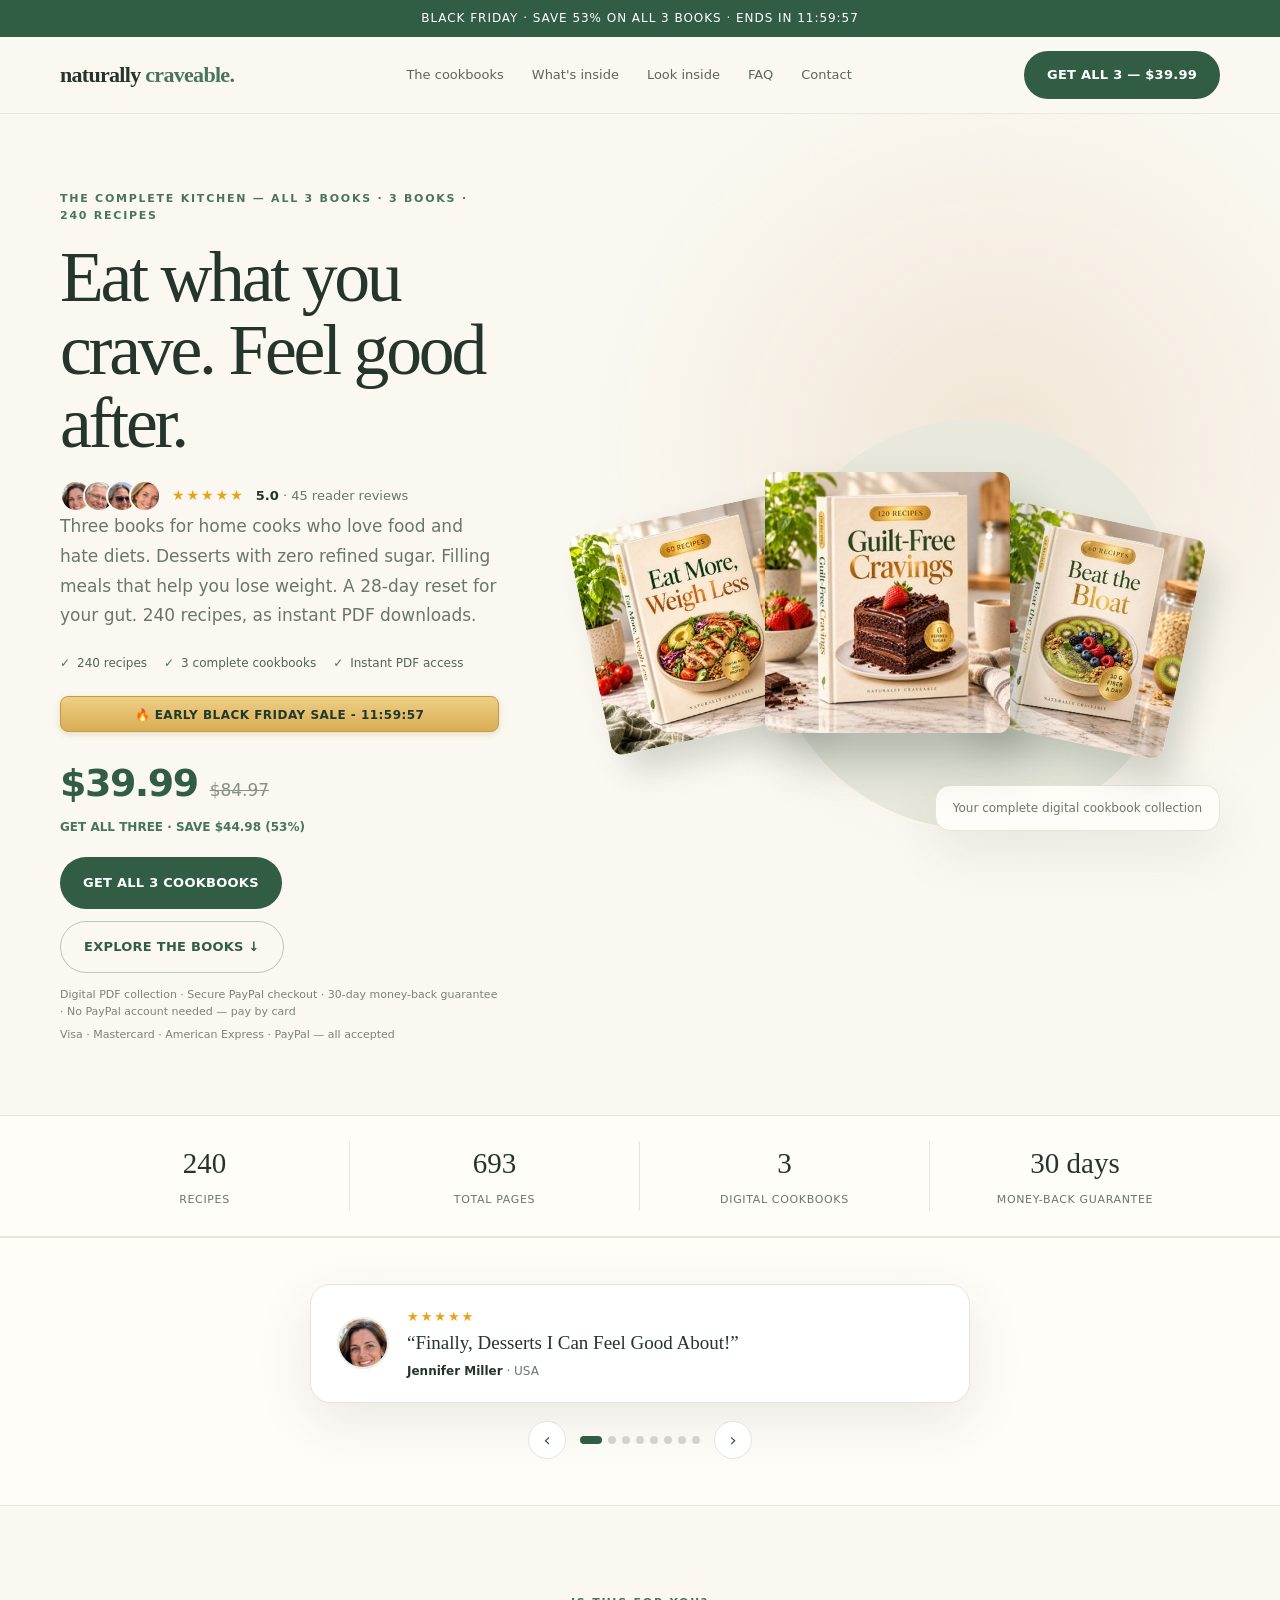
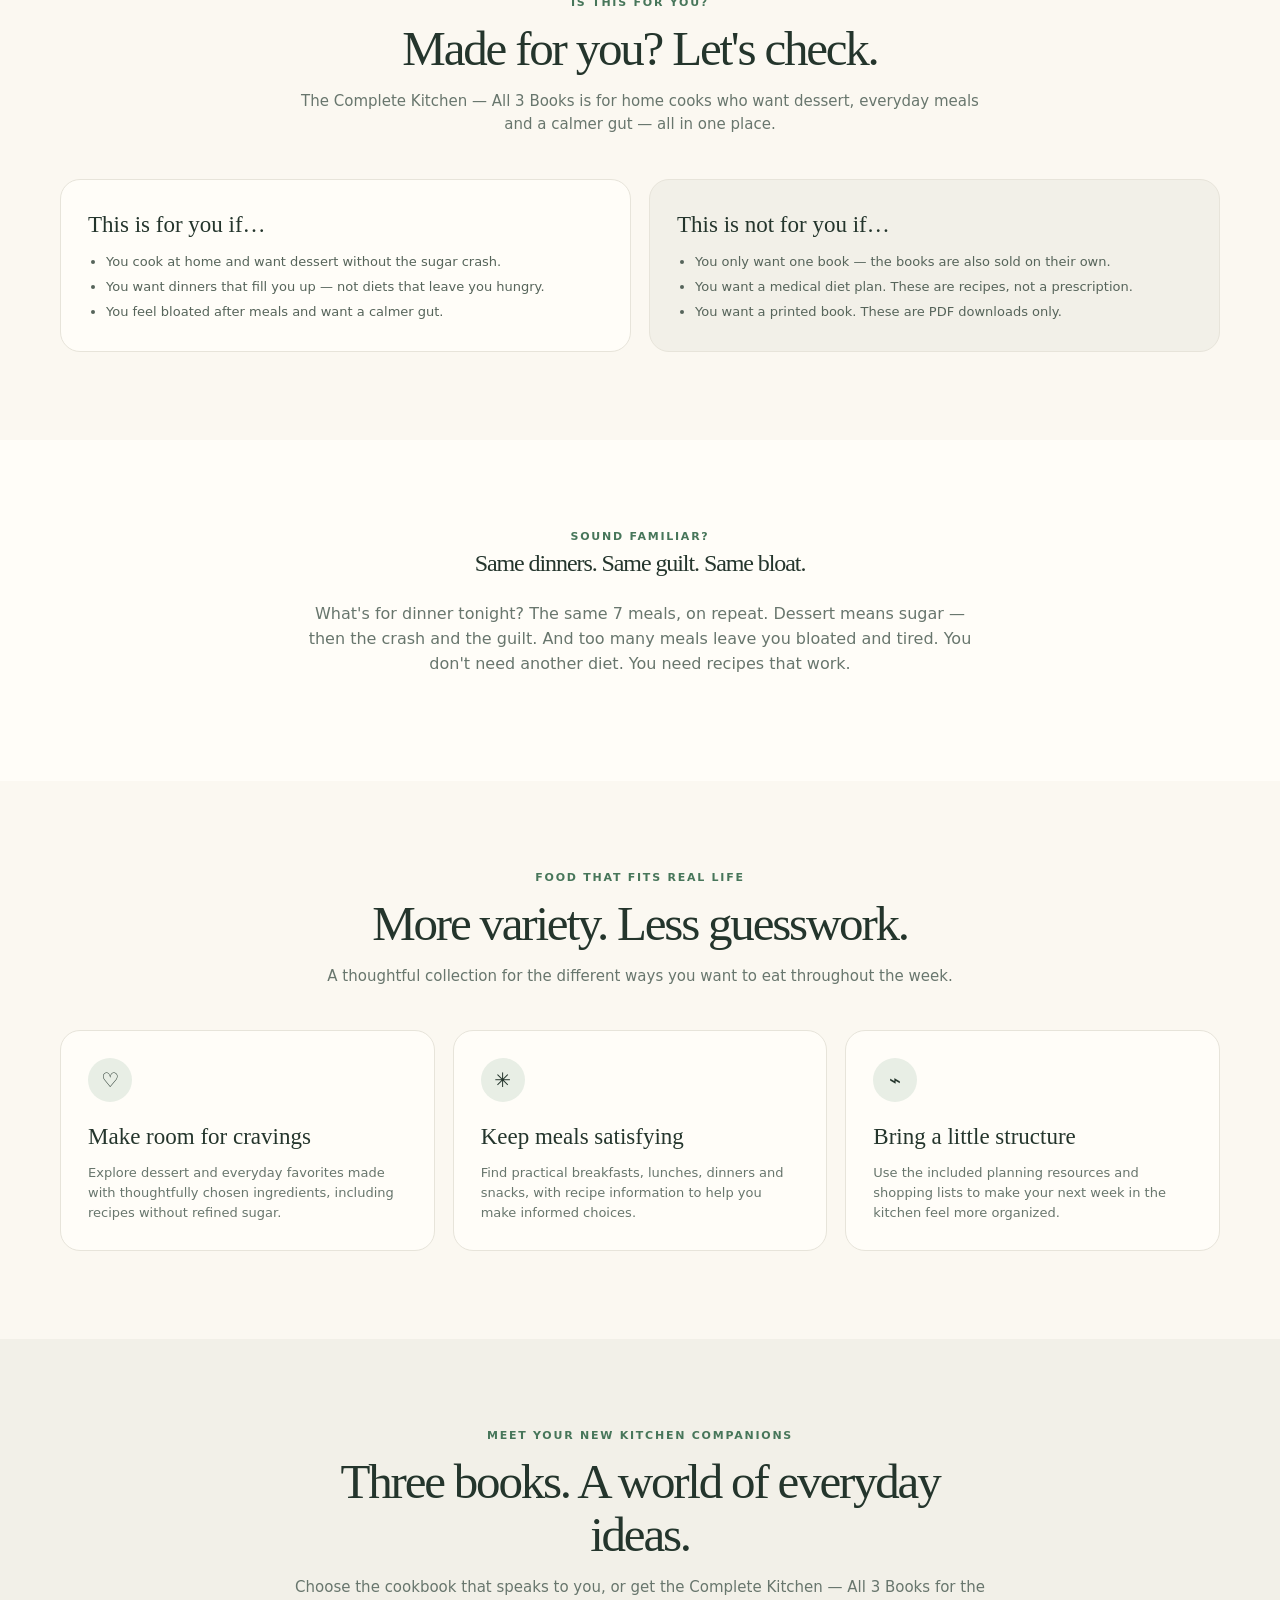
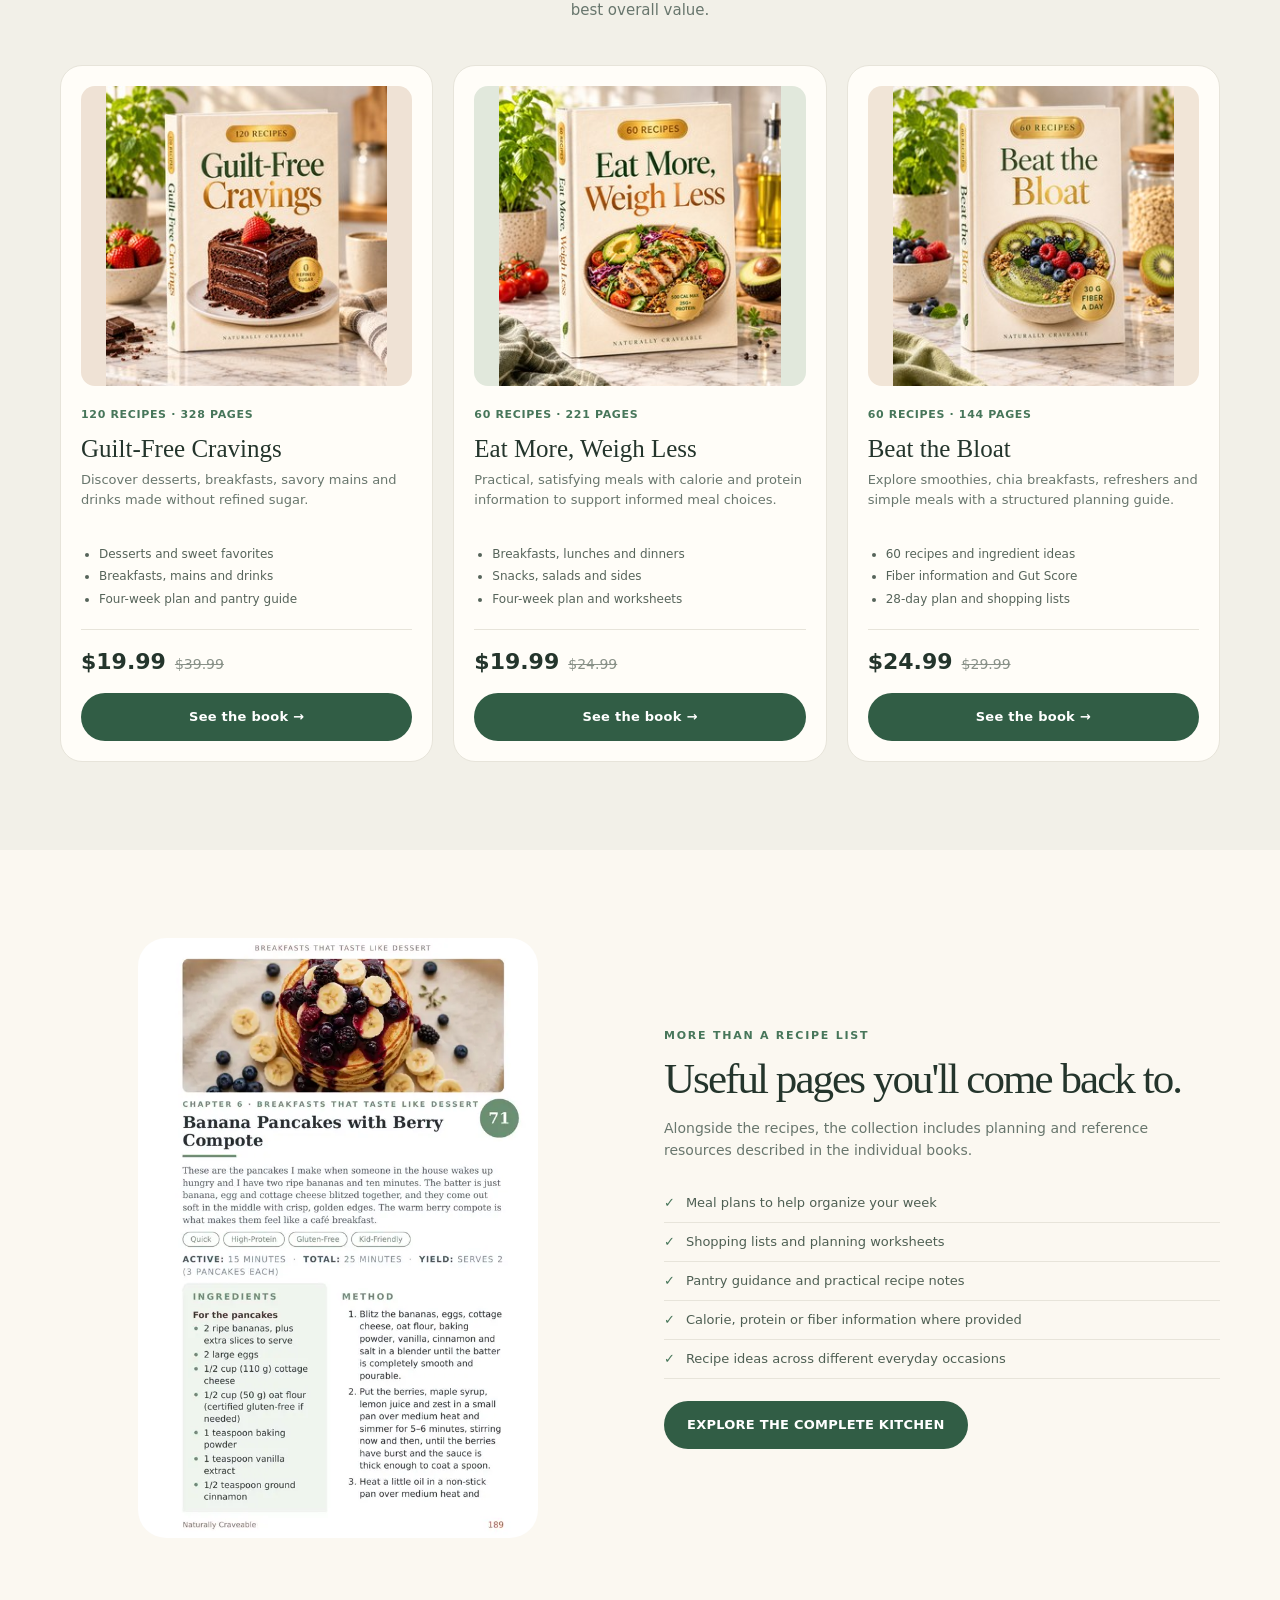
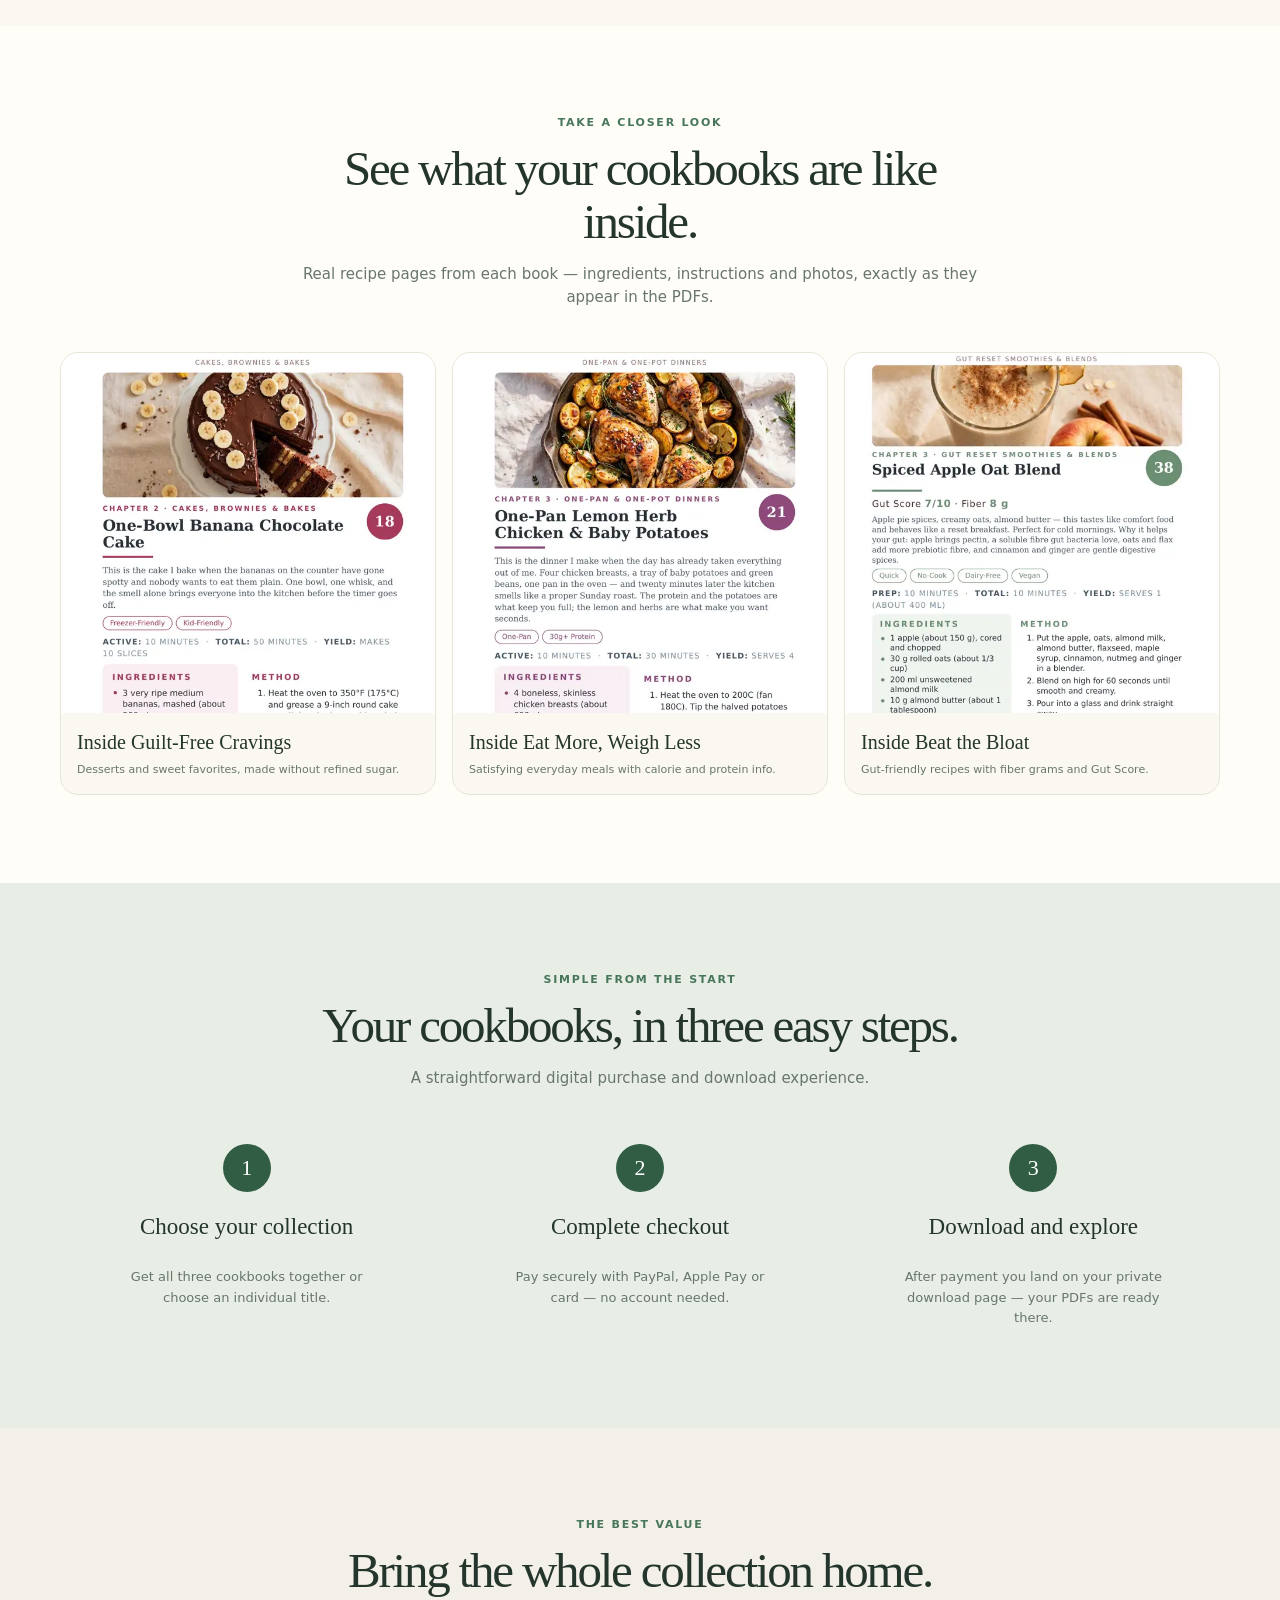
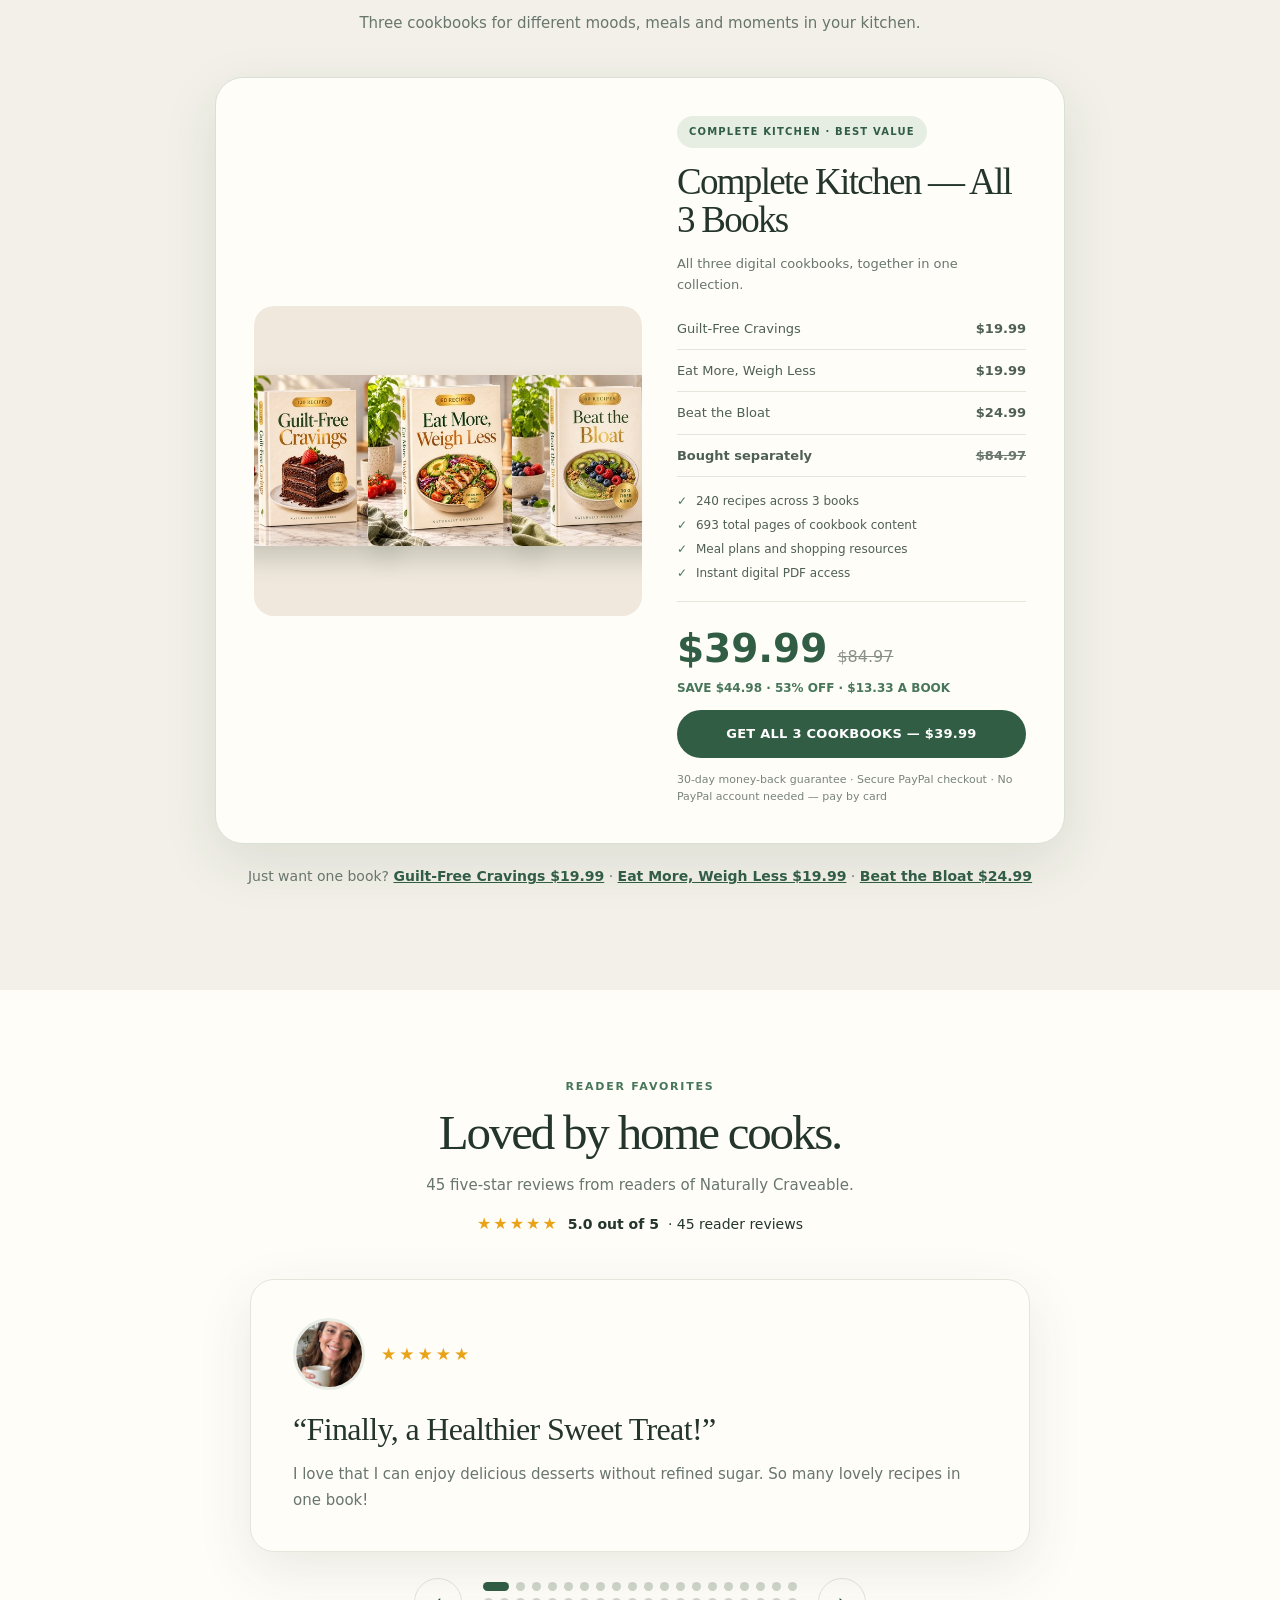
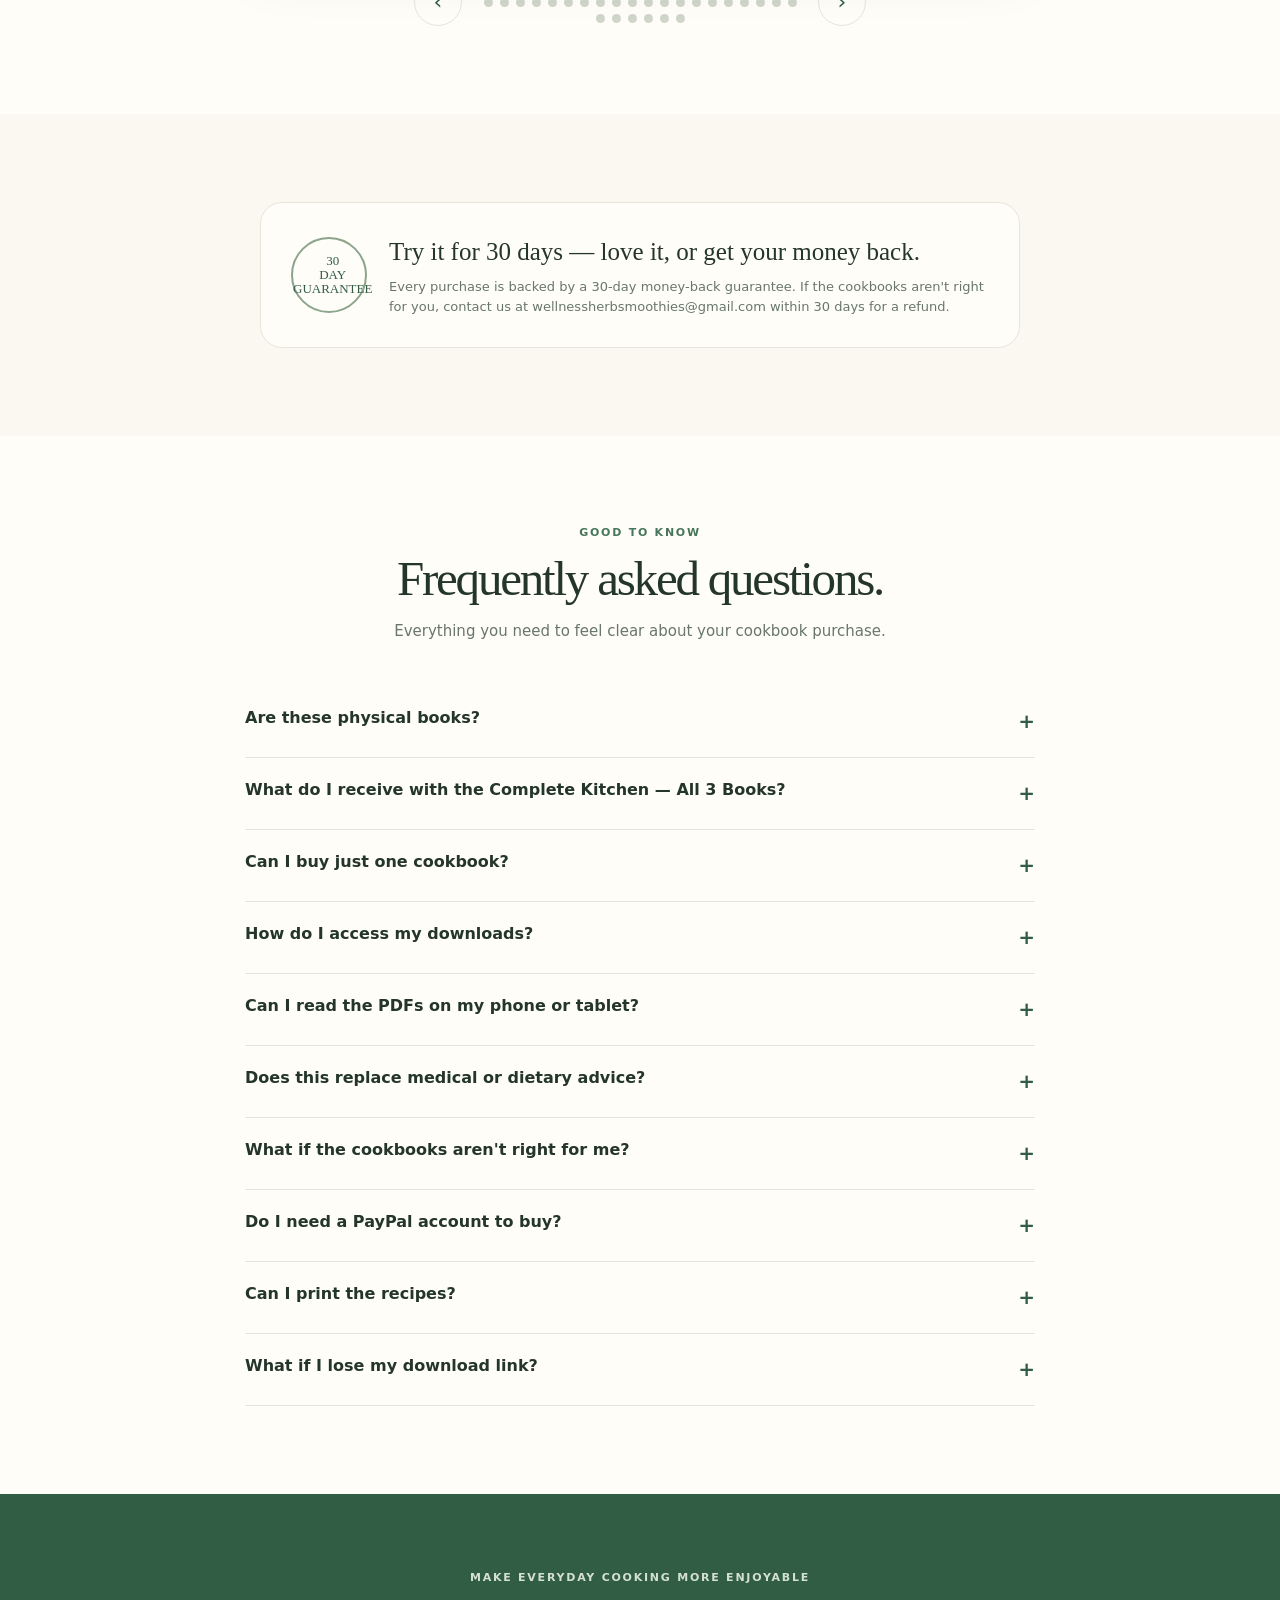
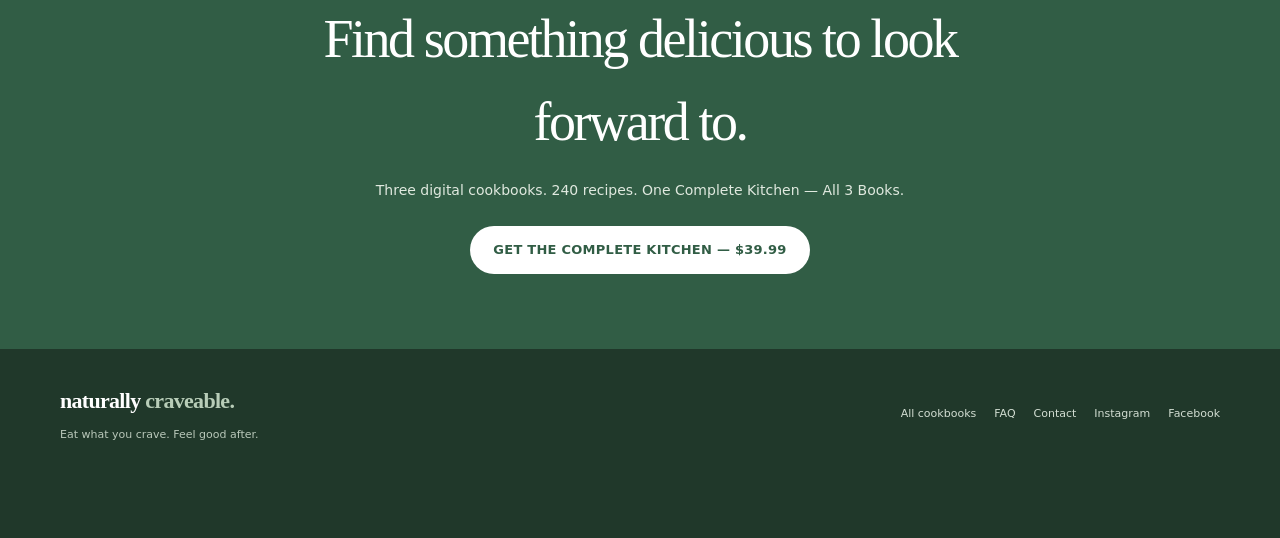
==== commit 81bc199a: "Shop update" ====
--- a/complete-collection.html
+++ b/complete-collection.html
@@ -161,9 +161,9 @@
    <p>Three books for home cooks who love food and hate diets. Desserts with zero refined sugar. Filling meals that help you lose weight. A 28-day reset for your gut. 240 recipes, as instant PDF downloads.</p>
    <div class="hero-proof"><span>240 recipes</span><span>3 complete cookbooks</span><span>Instant PDF access</span></div>
       <style>
-   .bf-countdown{margin:10px 0 0;background:linear-gradient(180deg,#eecf85,#d9ad55);border:1px solid #c69a45;border-radius:10px;padding:7px 10px;text-align:center;box-shadow:0 2px 8px rgba(160,120,40,.25)}
-   .bf-countdown span{font-size:14px;font-weight:800;letter-spacing:.04em;color:#1e3a2d}
-   @media(max-width:680px){.bf-countdown{padding:6px 8px}.bf-countdown span{font-size:13px;letter-spacing:.03em}}
+   .bf-countdown{margin:8px 0 0;background:linear-gradient(180deg,#eecf85,#d9ad55);border:1px solid #c69a45;border-radius:8px;padding:5px 10px;text-align:center;box-shadow:0 2px 6px rgba(160,120,40,.22)}
+   .bf-countdown span{font-size:12px;font-weight:800;letter-spacing:.04em;color:#1e3a2d}
+   @media(max-width:680px){.bf-countdown{padding:5px 8px}.bf-countdown span{font-size:12px;letter-spacing:.03em}}
    </style>
    <div class="bf-countdown"><span>🔥 EARLY BLACK FRIDAY SALE - <span class="cd-t">12:00:00</span></span></div>
    <div class="price-line"><span class="price">$39.99</span><span class="old">$84.97</span></div>
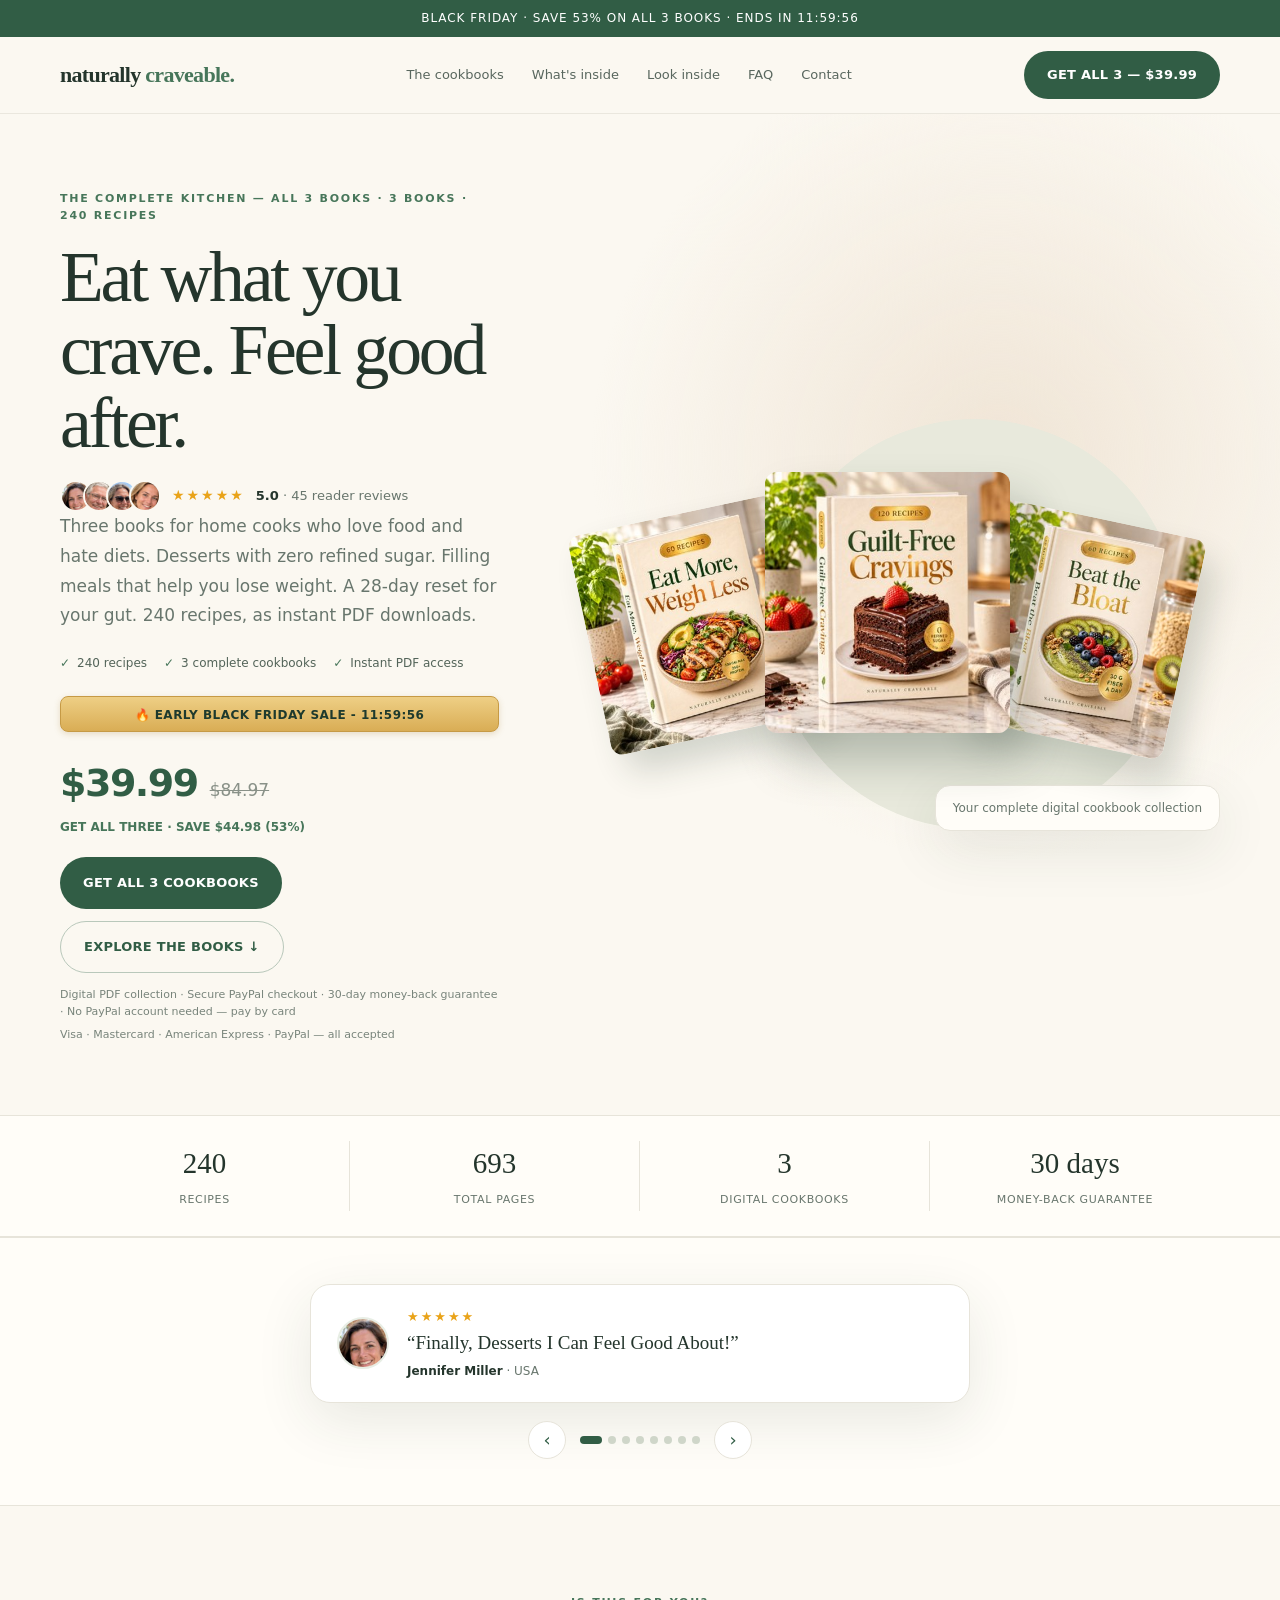
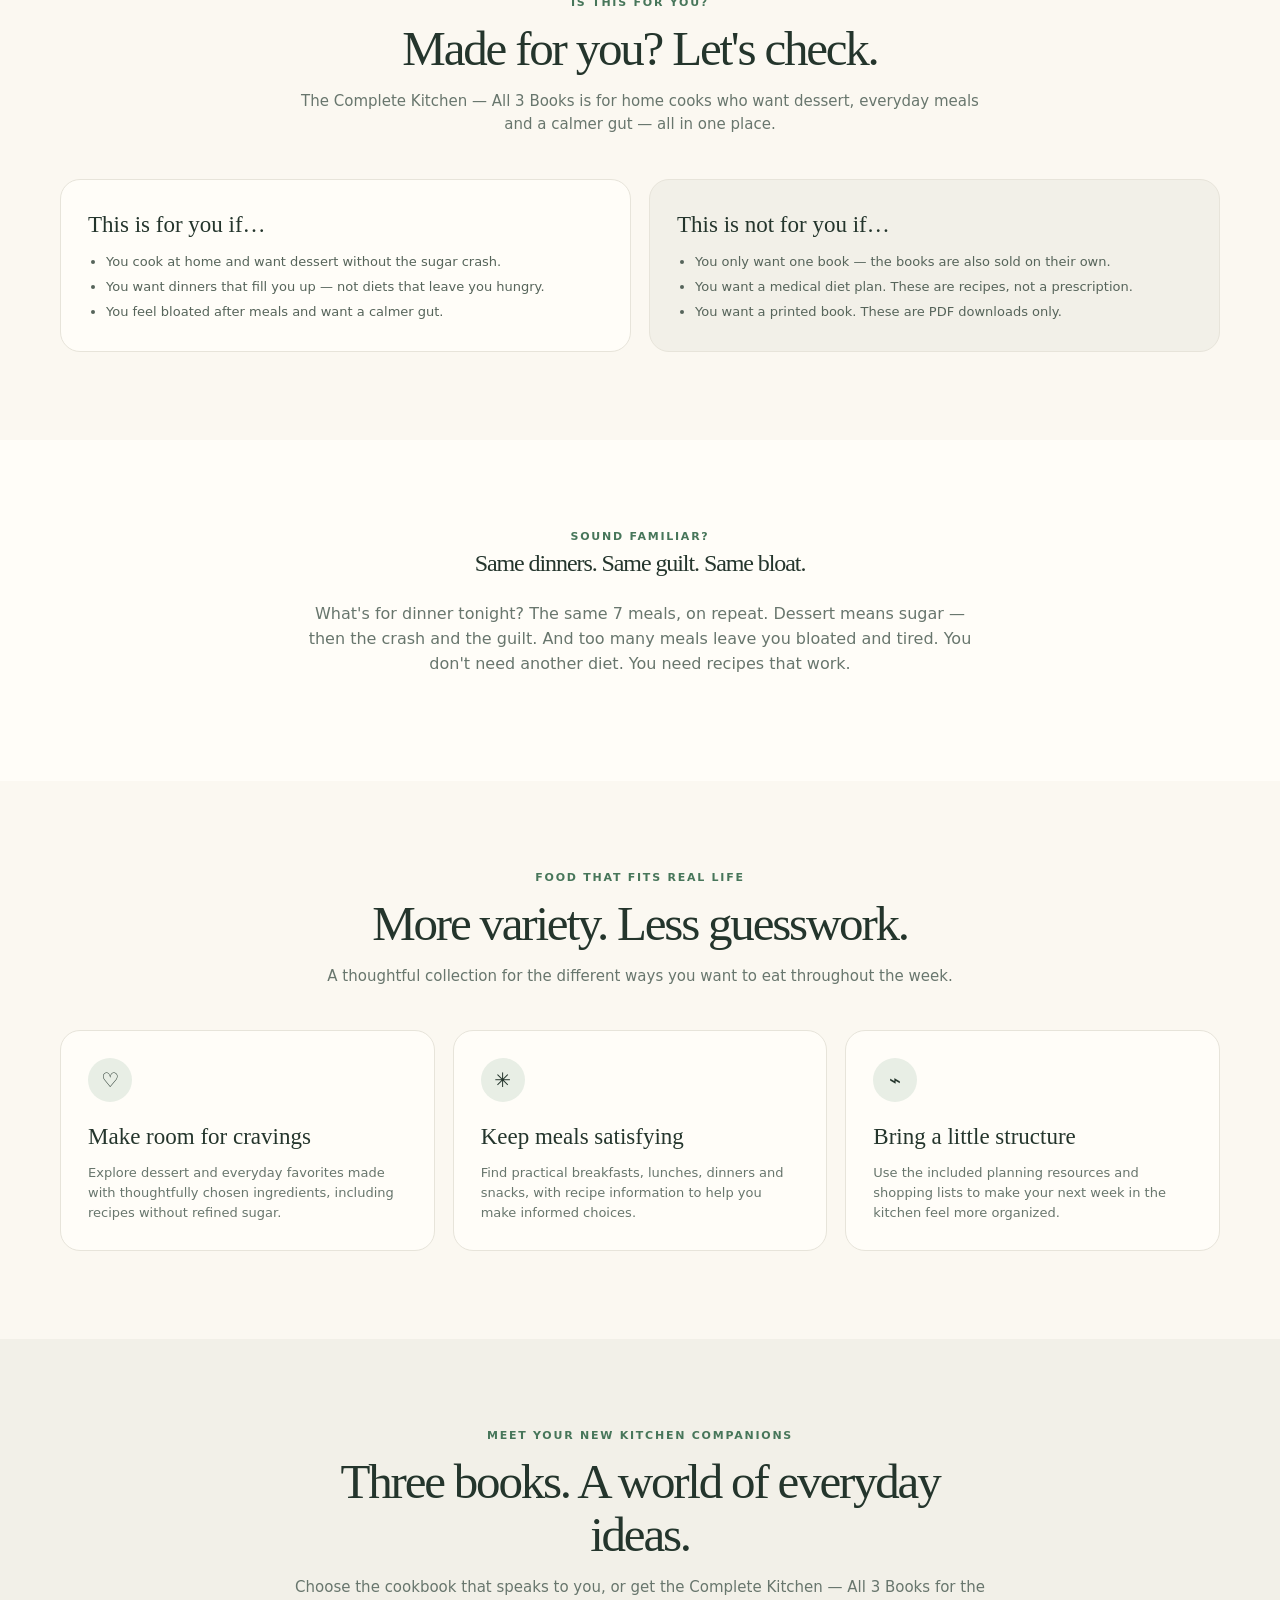
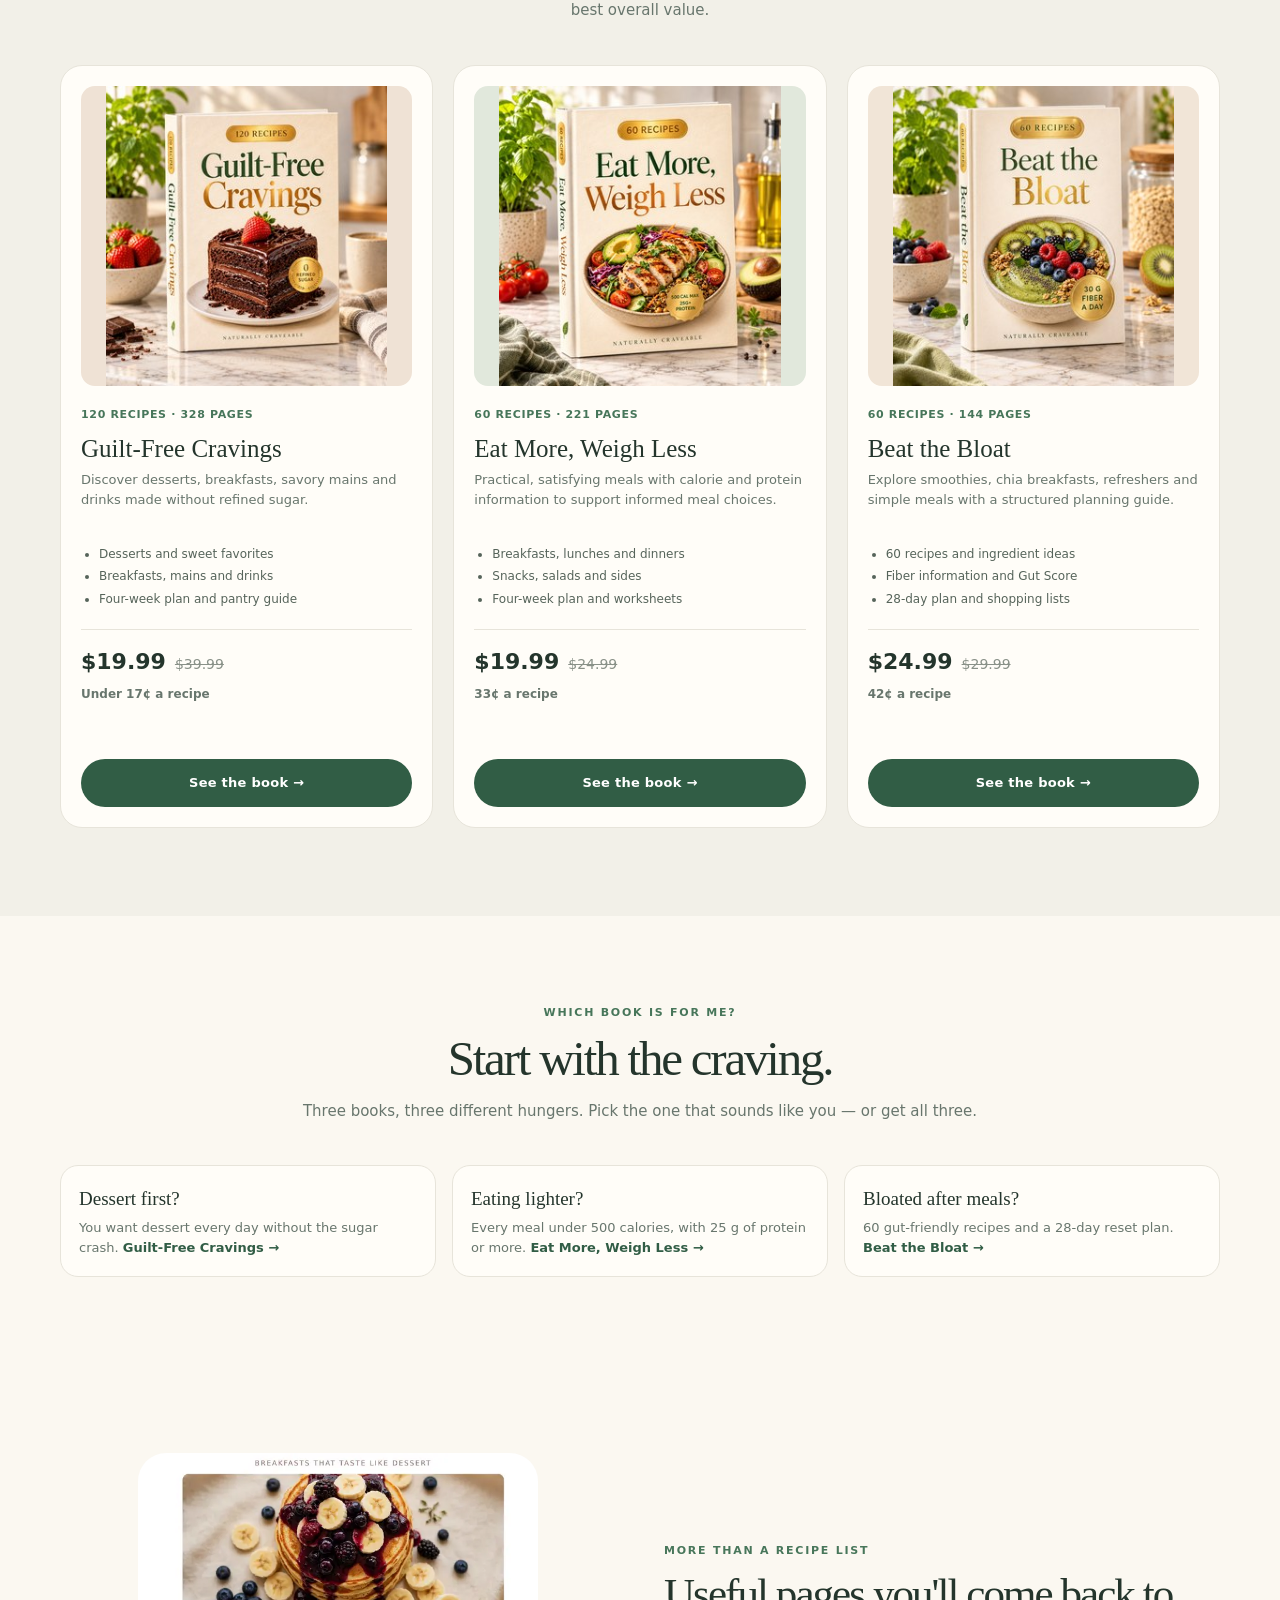
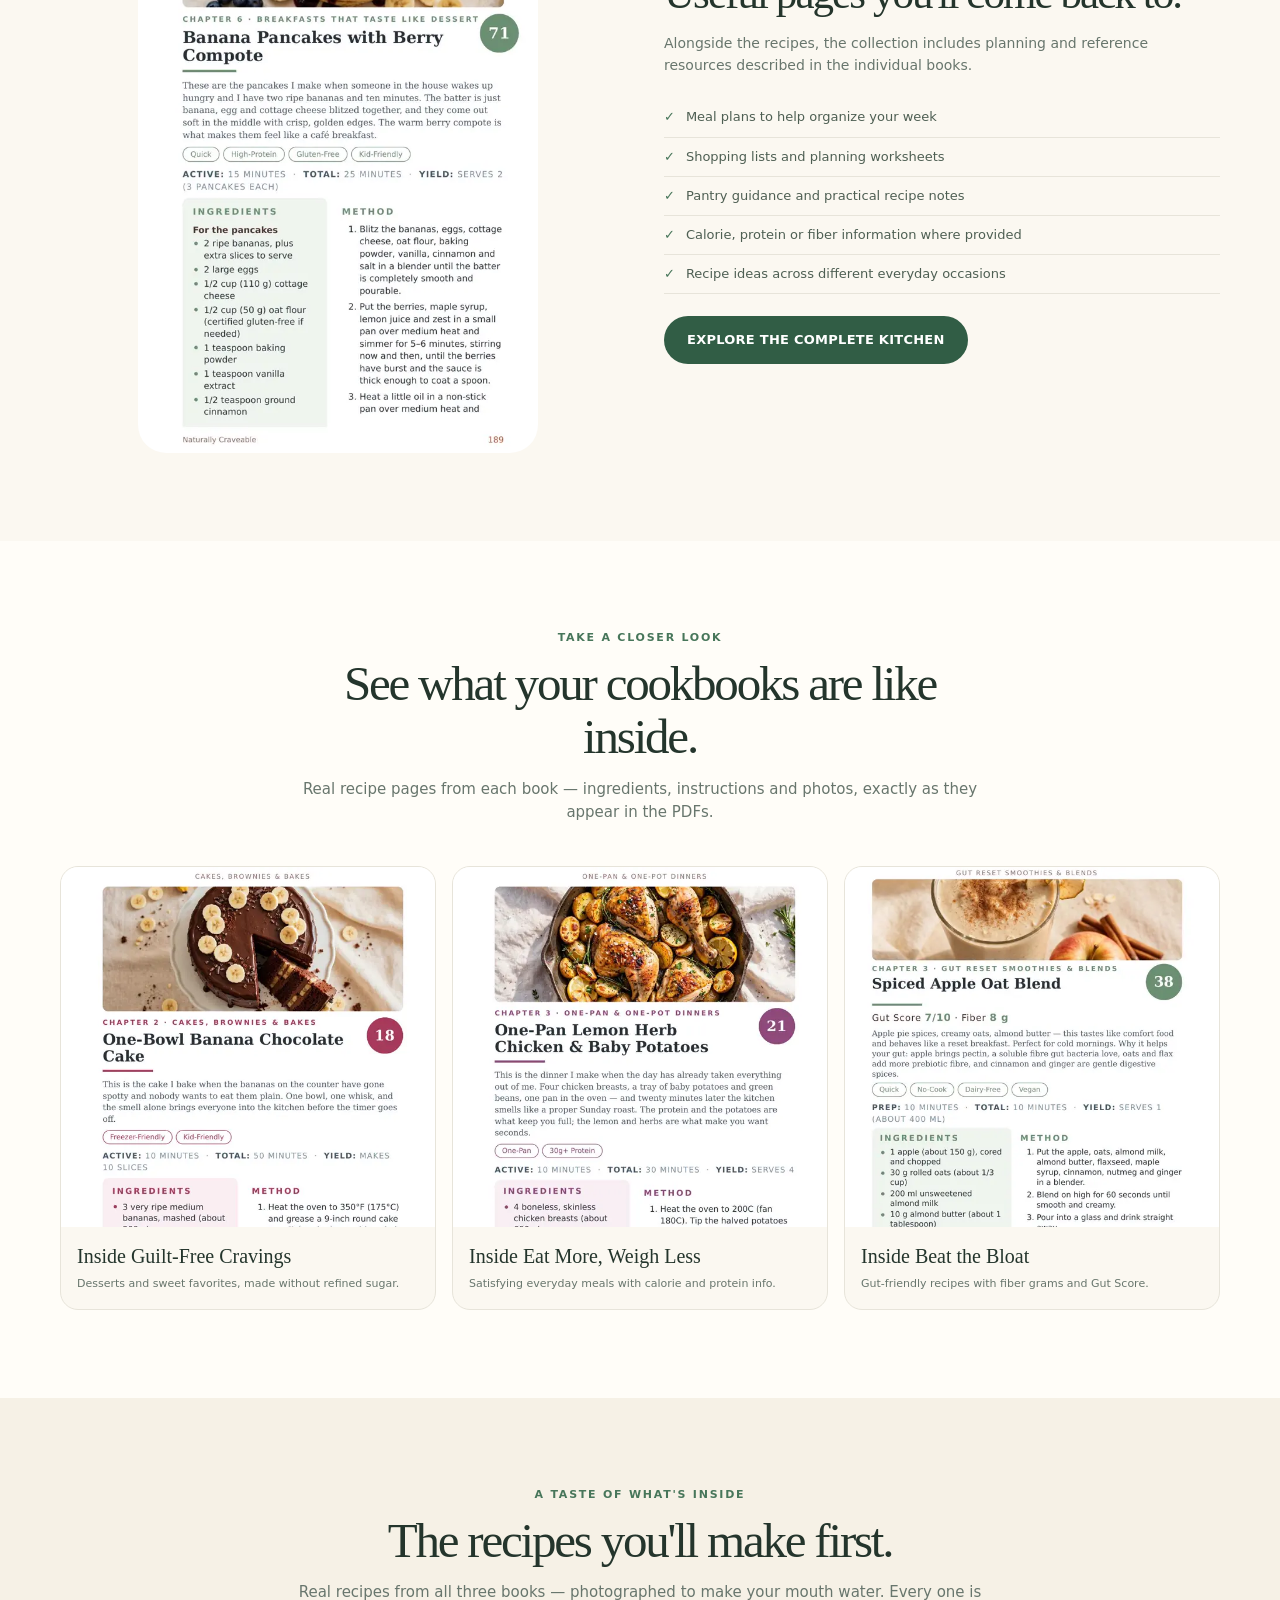
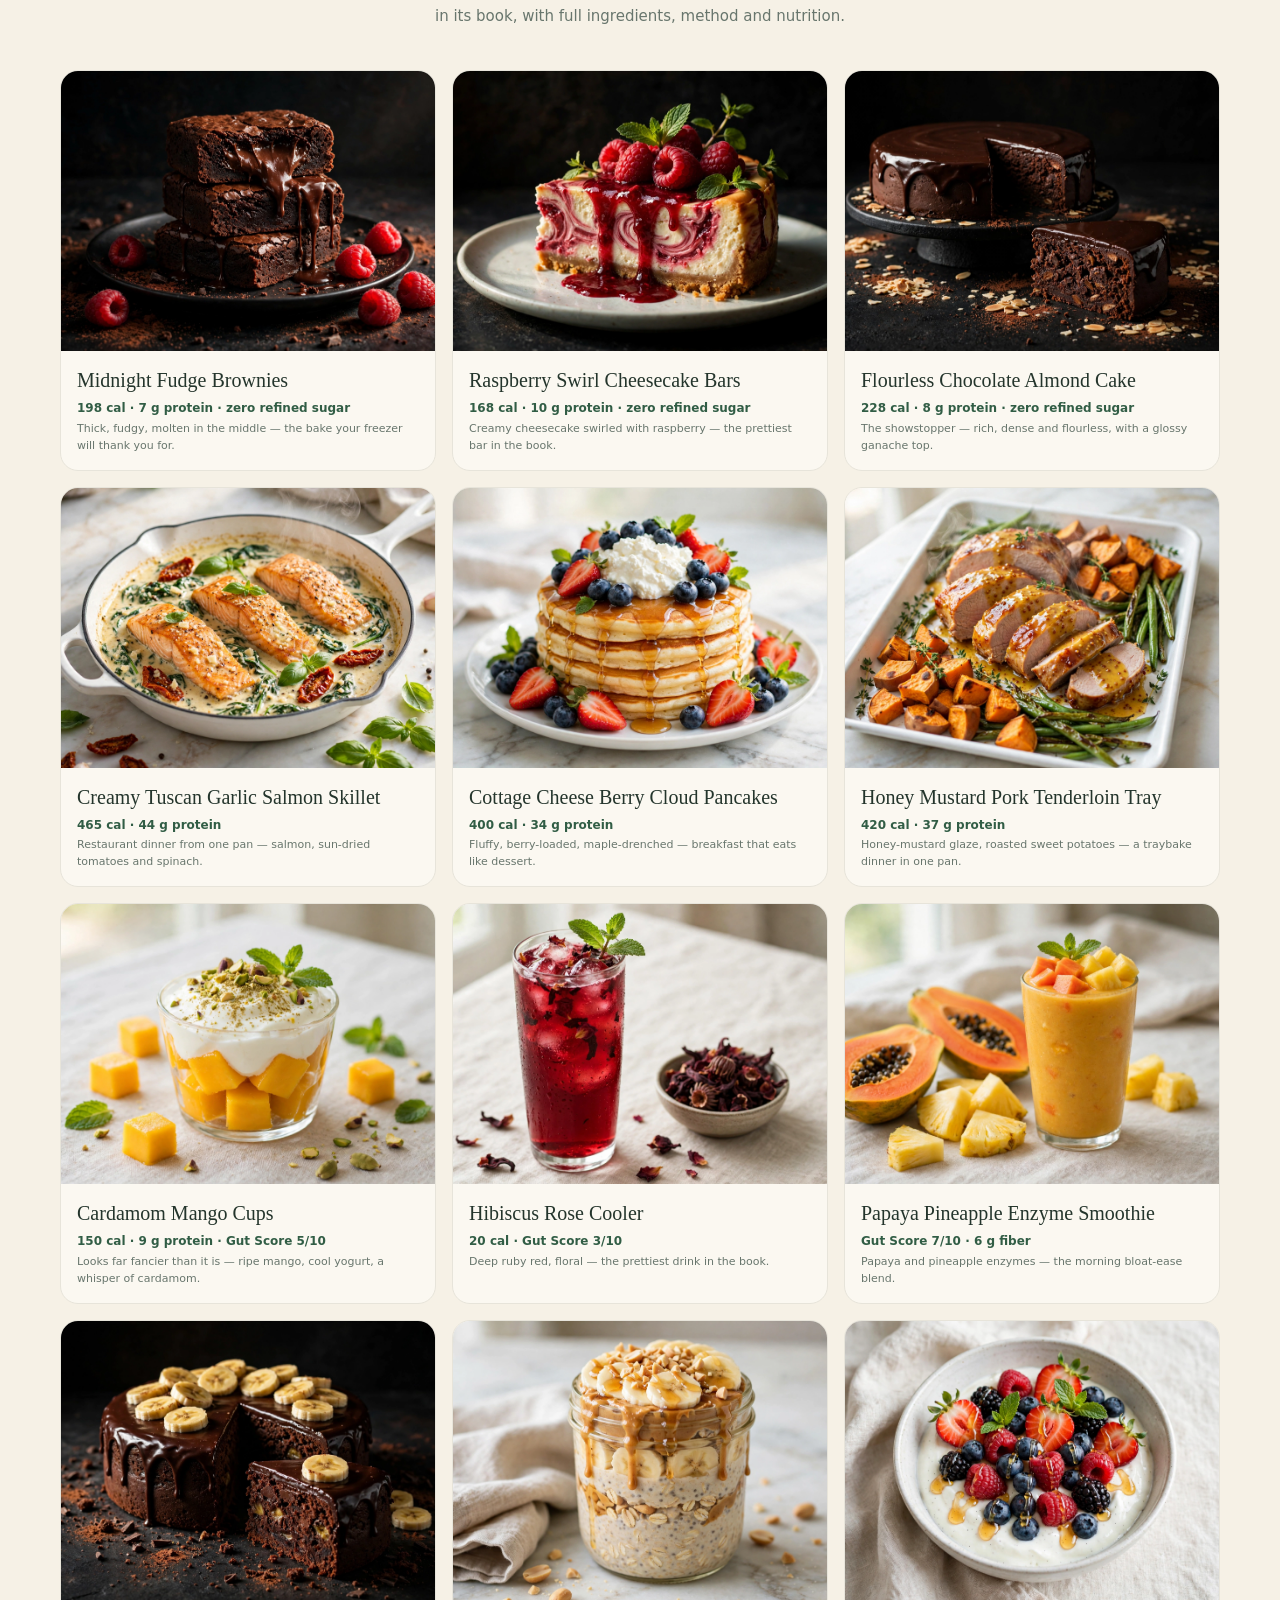
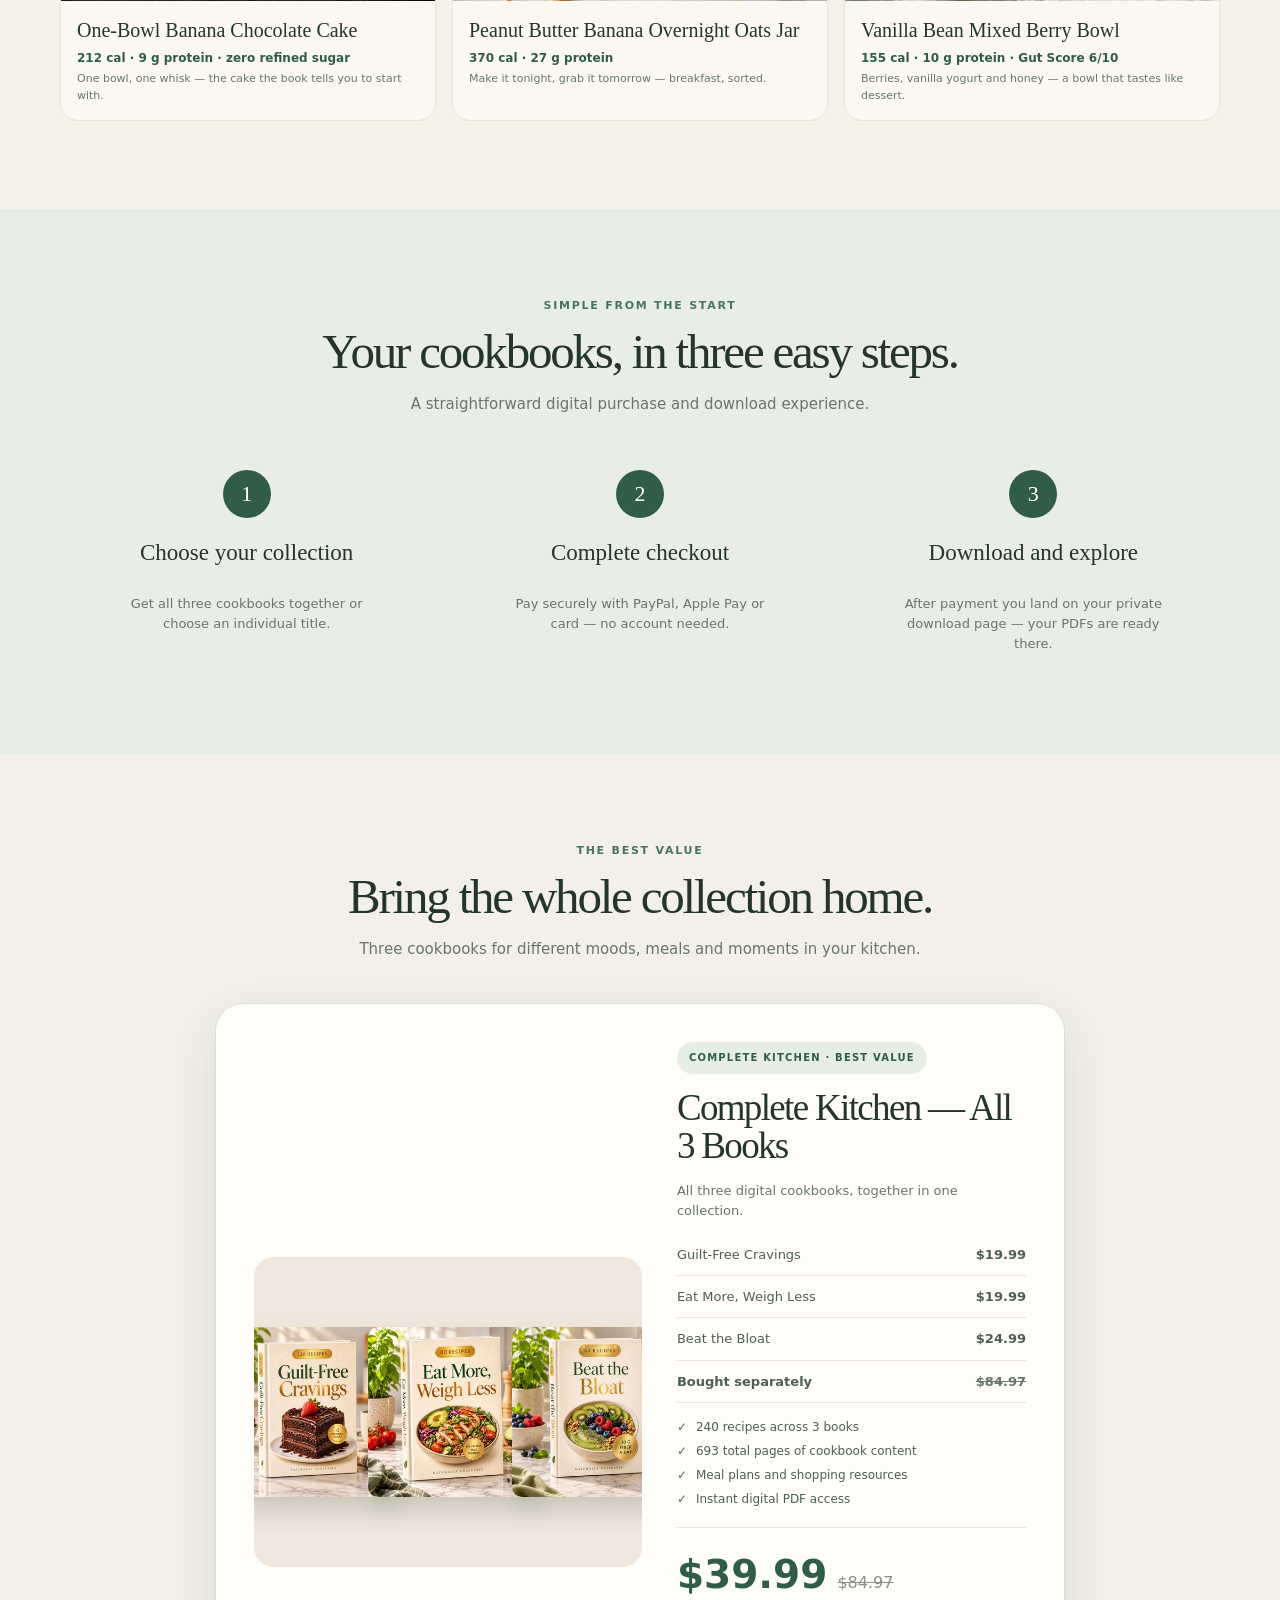
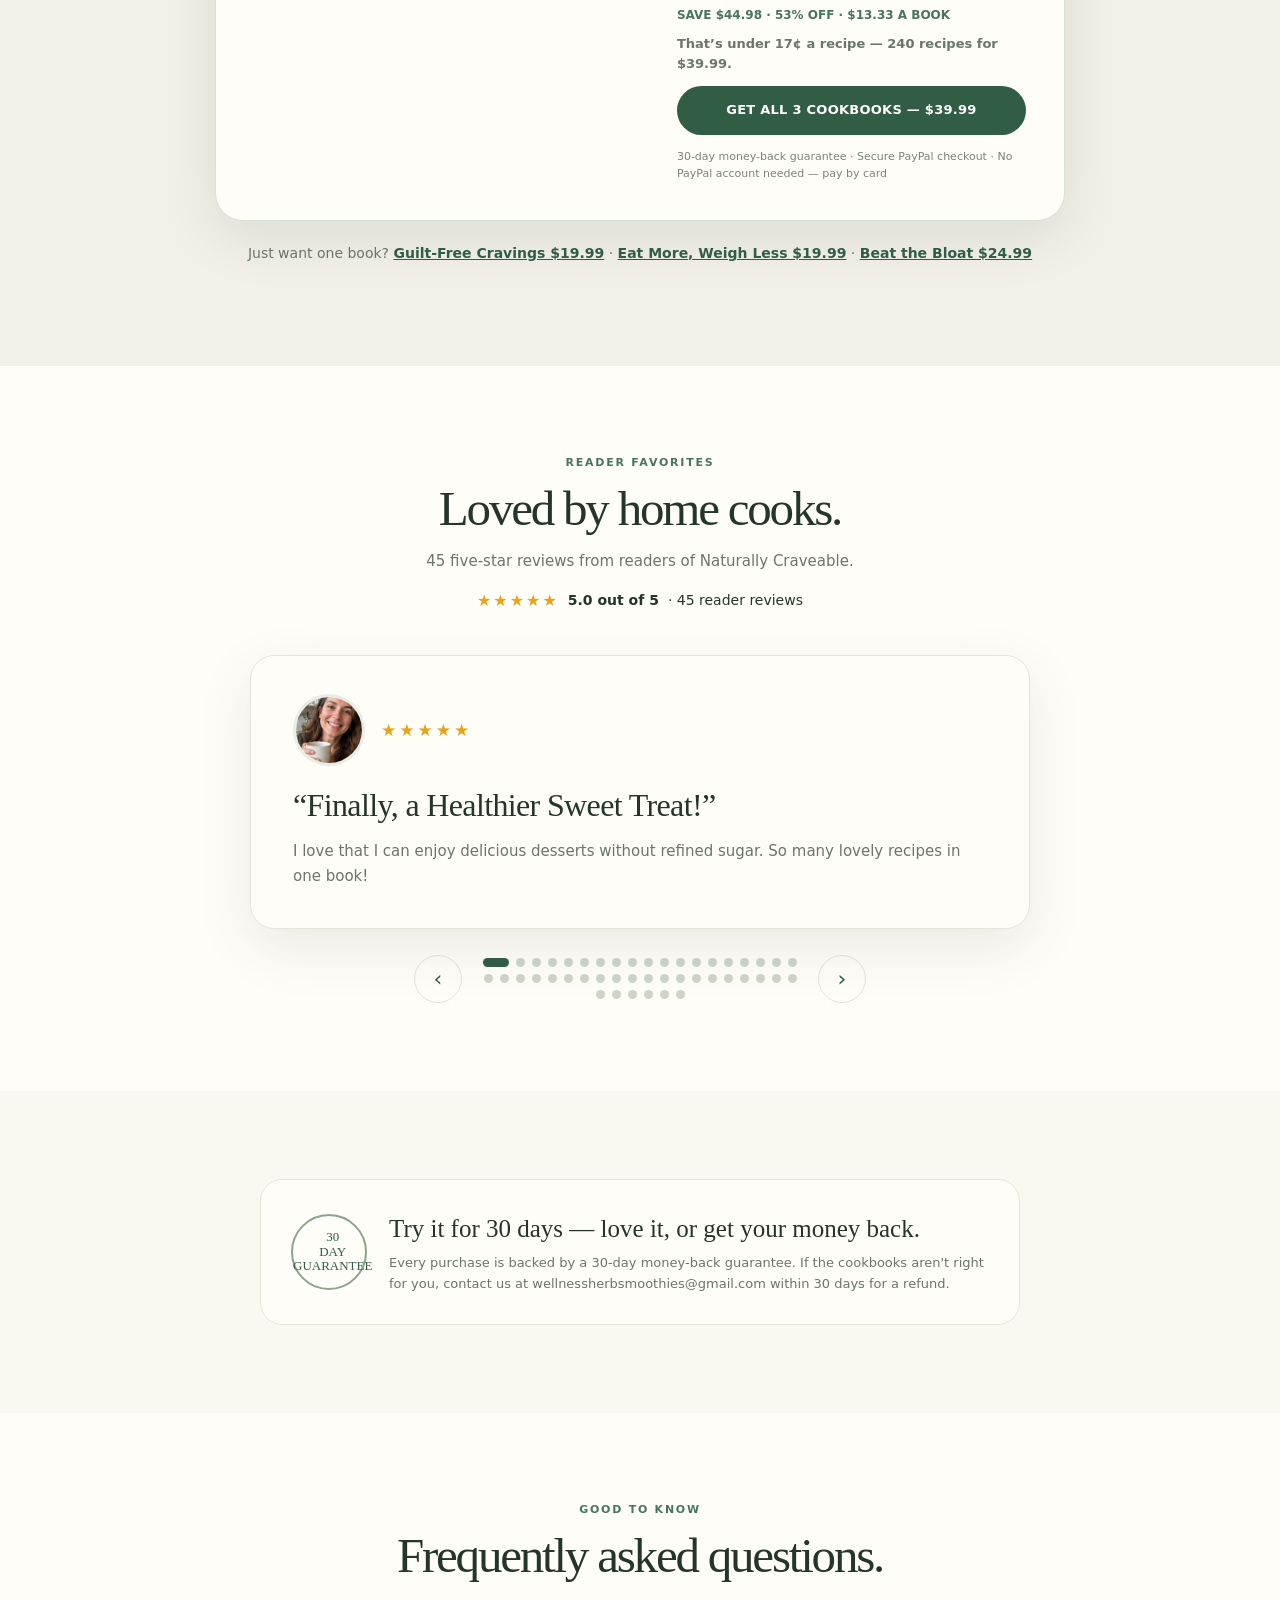
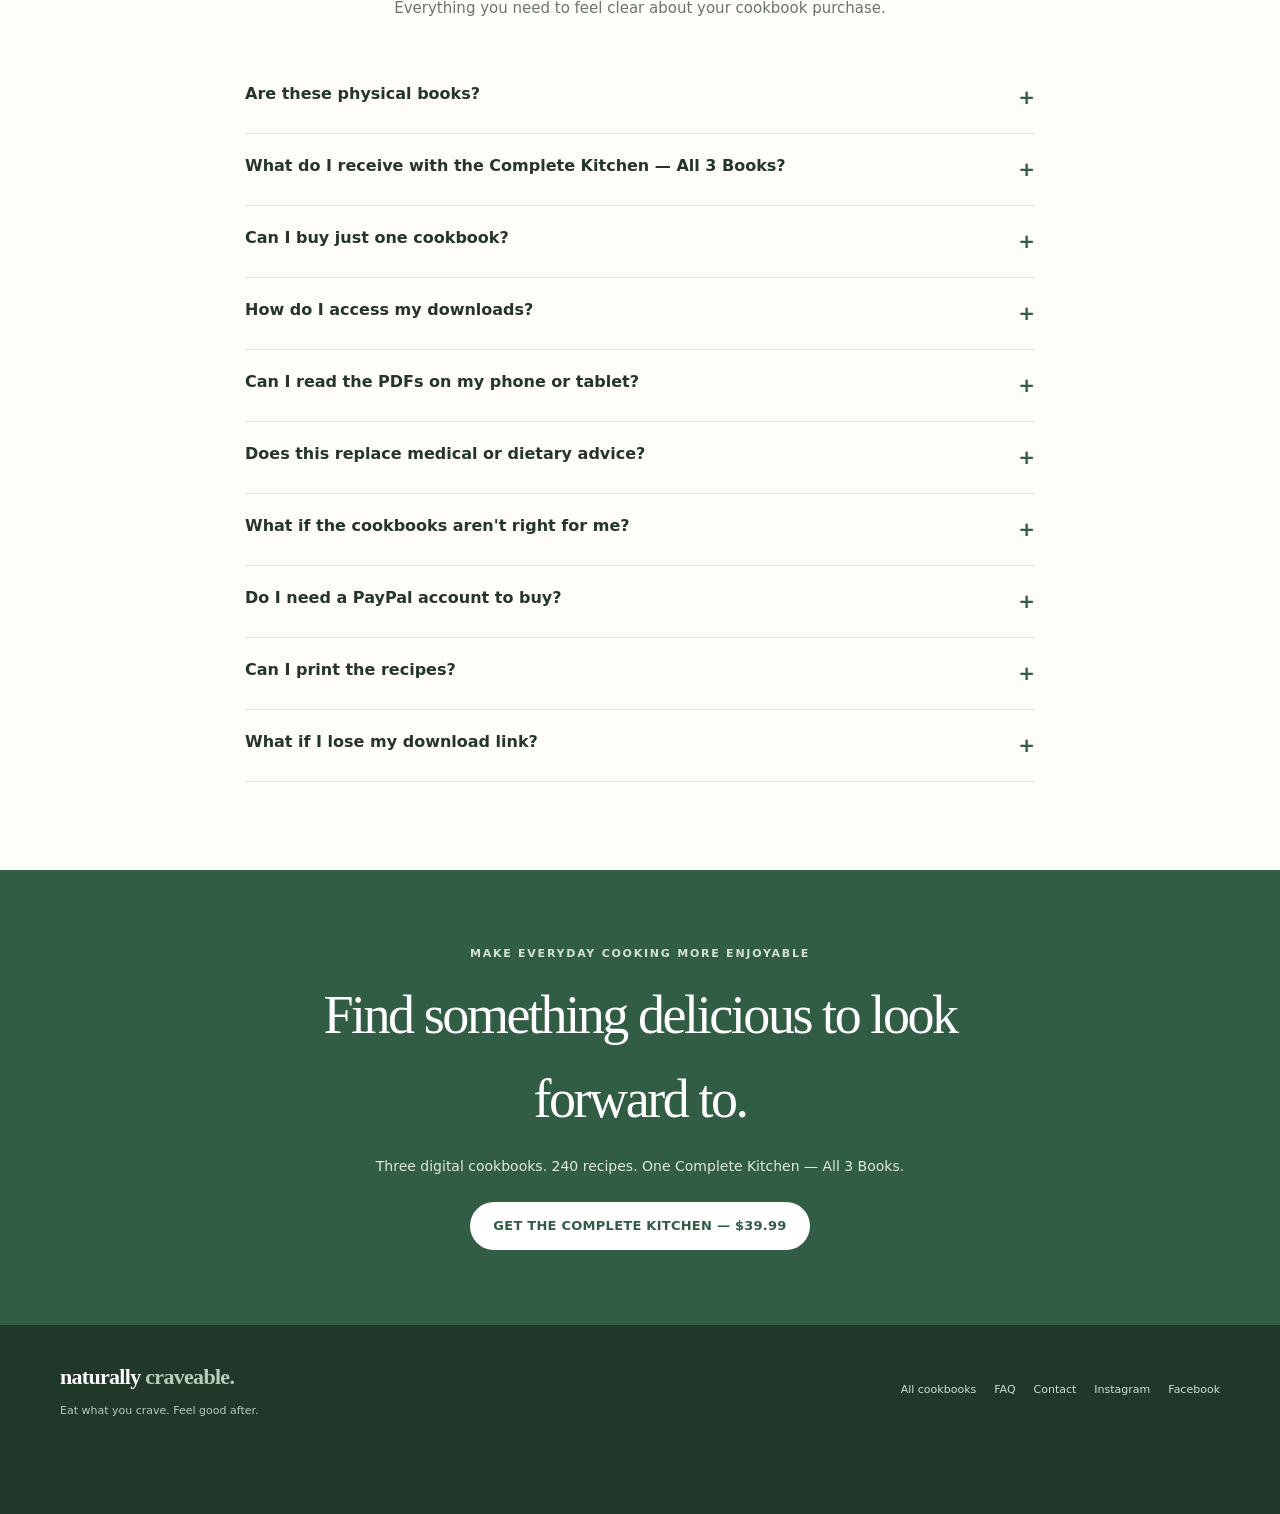
==== commit 91df53cc: "Shop update" ====
--- a/complete-collection.html
+++ b/complete-collection.html
@@ -72,6 +72,26 @@
 .included-grid{display:grid;grid-template-columns:1fr 1fr;gap:48px;align-items:center}.included-art{min-height:0;aspect-ratio:2/3;max-width:400px;width:100%;margin-inline:auto;border-radius:28px;overflow:hidden;position:relative}.included-art img{width:100%;height:100%;object-fit:cover;display:block;position:absolute;inset:0}
 .included-copy h2{font-size:43px;line-height:1.05;margin:12px 0 17px}.included-copy>p{color:var(--muted);font-size:14px}.checklist{list-style:none;padding:0;margin:22px 0}.checklist li{padding:9px 0;border-bottom:1px solid var(--line);font-size:13px;color:#4e5f53}.checklist li:before{content:"✓";color:var(--green2);font-weight:900;margin-right:11px}
 .preview{background:#fffdf8}.preview-grid{display:grid;grid-template-columns:repeat(3,1fr);gap:16px}.preview-grid.two{grid-template-columns:repeat(2,1fr)}.preview-card{border:1px solid var(--line);border-radius:18px;overflow:hidden;background:var(--cream)}.preview-img{height:360px;overflow:hidden}.preview-img img{width:100%;height:100%;object-fit:cover;object-position:top;display:block}.preview-card h3{font-family:Georgia,serif;font-size:20px;font-weight:500;margin:14px 16px 3px}.preview-card p{font-size:11px;color:var(--muted);margin:0 16px 16px}
+.gallery-sec{background:#f6f1e6}
+.gallery-img{height:280px}
+.gallery-img img{object-position:center}
+.preview-card .macro{font-size:12px;font-weight:700;color:var(--green);margin:0 16px 2px}
+.per-recipe{font-size:13px;font-weight:700;color:var(--green);margin:10px 0 0}
+.per-recipe.small{font-size:12px;margin:6px 0 0}
+.compare-wrap{margin-top:20px}
+.compare-wrap h3{font-family:Georgia,serif;font-size:24px;font-weight:500;margin:0 0 6px}
+.compare-wrap p{font-size:13px;color:var(--muted);margin:10px 0 0}
+.compare{width:100%;border-collapse:collapse;font-size:13px}
+.compare th,.compare td{padding:8px 10px;border-bottom:1px solid var(--line);text-align:left}
+.compare th{font-size:11px;letter-spacing:.08em;text-transform:uppercase;color:var(--muted)}
+.compare td:first-child{font-weight:600}
+.compare .yes{color:var(--green);font-weight:700}
+.persona-grid{display:grid;grid-template-columns:repeat(3,1fr);gap:16px}
+.persona{border:1px solid var(--line);border-radius:18px;background:var(--paper);padding:18px}
+.persona h3{font-family:Georgia,serif;font-size:19px;font-weight:500;margin:0 0 4px}
+.persona p{font-size:13px;color:var(--muted);margin:0}
+.persona a{color:var(--green);font-weight:700}
+
 .how{background:var(--sage)}.steps{display:grid;grid-template-columns:repeat(3,1fr);gap:20px}.step{text-align:center;padding:12px}.step-num{width:48px;height:48px;margin:0 auto 17px;border-radius:50%;background:var(--green);color:white;display:grid;place-items:center;font-family:Georgia,serif;font-size:22px}.step h3{font-family:Georgia,serif;font-weight:500;font-size:23px}.step p{font-size:13px;color:var(--muted);max-width:260px;margin:auto}
 .bundle{background:#f2f0e8}.bundle-card{max-width:850px;margin:auto;background:#fffdf8;border:1px solid #d9e0d5;border-radius:28px;box-shadow:var(--shadow);padding:38px;display:grid;grid-template-columns:1fr .9fr;gap:35px;align-items:center}.bundle-visual{background:#f0e8dc;border-radius:20px;min-height:310px;display:flex;align-items:center;justify-content:center;overflow:hidden}.bundle-visual img{width:160px;height:auto;border-radius:10px;box-shadow:10px 14px 24px #26382d30;margin:0 -8px}.bundle-visual.single img{width:280px;margin:0}.pill{display:inline-block;background:#e6eee4;color:var(--green);font-size:10px;font-weight:900;letter-spacing:.12em;padding:8px 12px;border-radius:99px}.bundle-copy h2{font-size:37px;line-height:1.04;margin:15px 0}.bundle-copy p{font-size:13px;color:var(--muted)}.bundle-list{padding:0;list-style:none;font-size:12px;color:#4e5f53;line-height:2}.bundle-list li:before{content:"✓";color:var(--green2);font-weight:900;margin-right:9px}.bundle-price{display:flex;align-items:baseline;gap:10px;border-top:1px solid var(--line);padding-top:17px;margin-top:16px}.bundle-price strong{font-size:39px;color:var(--green)}.bundle-price del{color:#899188}.bundle-copy .btn{width:100%;margin-top:12px}
 .stack{padding:0;list-style:none;font-size:13px;color:#4e5f53;line-height:2.1;margin:0 0 4px}.stack li{display:flex;justify-content:space-between;gap:12px;border-bottom:1px solid var(--line);padding:7px 0}.stack li span:last-child{font-weight:700;white-space:nowrap}.stack-total{font-weight:800}.stack-total s{color:var(--muted)}
@@ -89,7 +109,7 @@
  .stats-grid{grid-template-columns:repeat(2,1fr);row-gap:17px;padding:22px 0}.stat:nth-child(2){border:0}.stat strong{font-size:25px}
  section{padding:62px 0}.section-head{margin-bottom:28px}.section-head h2{font-size:36px}.for-grid{grid-template-columns:1fr}.benefit-grid,.book-grid,.steps{grid-template-columns:1fr}.benefit{padding:22px}.product{padding:17px}.cover{height:260px}.product p{min-height:0}
  .included-grid{grid-template-columns:1fr;gap:28px}.included-art{min-height:0;max-width:340px}.included-copy h2{font-size:36px}
- .preview-grid{grid-template-columns:1fr 1fr;gap:10px}.preview-grid.two{grid-template-columns:1fr 1fr}.preview-img{height:220px}.preview-card h3{font-size:17px;margin:11px 11px 2px}.preview-card p{margin:0 11px 12px;font-size:10px}
+ .preview-grid{grid-template-columns:1fr 1fr;gap:10px}.preview-grid.two{grid-template-columns:1fr 1fr}.preview-img{height:220px}.gallery-img{height:200px}.preview-card .macro{margin:0 11px 2px}.persona-grid{grid-template-columns:1fr}.compare{font-size:12px}.compare-wrap h3{font-size:20px}.preview-card h3{font-size:17px;margin:11px 11px 2px}.preview-card p{margin:0 11px 12px;font-size:10px}
  .bundle-card{grid-template-columns:1fr;padding:17px;gap:20px}.bundle-visual{min-height:260px}.bundle-visual img{width:130px}.bundle-visual.single img{width:230px}.bundle-copy{padding:0 5px 8px}.bundle-copy h2{font-size:32px}
  .guarantee{padding:20px;align-items:flex-start}.seal{width:62px;height:62px;flex-basis:62px;font-size:11px}.guarantee h3{font-size:21px}
  .final-cta{padding:60px 0}.footer-row{align-items:flex-start;flex-direction:column}.footer-links{flex-wrap:wrap}
@@ -237,20 +257,33 @@
     <div class="cover c1"><img src="assets/cover-b1-300.jpg" alt="Guilt-Free Cravings cover" width="300" height="320" loading="lazy"></div>
     <div class="meta">120 recipes · 328 pages</div><h3>Guilt-Free Cravings</h3><p>Discover desserts, breakfasts, savory mains and drinks made without refined sugar.</p>
     <ul><li>Desserts and sweet favorites</li><li>Breakfasts, mains and drinks</li><li>Four-week plan and pantry guide</li></ul>
-    <div class="product-bottom"><div class="price-row"><strong>$19.99</strong><del>$39.99</del></div><a class="btn btn-buy" href="healthy-cravings.html">See the book →</a></div>
+    <div class="product-bottom"><div class="price-row"><strong>$19.99</strong><del>$39.99</del></div>
+    <p class="per-recipe small">Under 17&cent; a recipe</p><a class="btn btn-buy" href="healthy-cravings.html">See the book →</a></div>
    </article>
    <article class="product">
     <div class="cover c2"><img src="assets/cover-b2-300.jpg" alt="Eat More, Weigh Less cover" width="300" height="320" loading="lazy"></div>
     <div class="meta">60 recipes · 221 pages</div><h3>Eat More, Weigh Less</h3><p>Practical, satisfying meals with calorie and protein information to support informed meal choices.</p>
     <ul><li>Breakfasts, lunches and dinners</li><li>Snacks, salads and sides</li><li>Four-week plan and worksheets</li></ul>
-    <div class="product-bottom"><div class="price-row"><strong>$19.99</strong><del>$24.99</del></div><a class="btn btn-buy" href="everyday-weight-loss-kitchen.html">See the book →</a></div>
+    <div class="product-bottom"><div class="price-row"><strong>$19.99</strong><del>$24.99</del></div>
+    <p class="per-recipe small">33&cent; a recipe</p><a class="btn btn-buy" href="everyday-weight-loss-kitchen.html">See the book →</a></div>
    </article>
    <article class="product">
     <div class="cover c3"><img src="assets/cover-b3-300.jpg" alt="Beat the Bloat cover" width="300" height="320" loading="lazy"></div>
     <div class="meta">60 recipes · 144 pages</div><h3>Beat the Bloat</h3><p>Explore smoothies, chia breakfasts, refreshers and simple meals with a structured planning guide.</p>
     <ul><li>60 recipes and ingredient ideas</li><li>Fiber information and Gut Score</li><li>28-day plan and shopping lists</li></ul>
-    <div class="product-bottom"><div class="price-row"><strong>$24.99</strong><del>$29.99</del></div><a class="btn btn-buy" href="gut-debloat-reset.html">See the book →</a></div>
+    <div class="product-bottom"><div class="price-row"><strong>$24.99</strong><del>$29.99</del></div>
+    <p class="per-recipe small">42&cent; a recipe</p><a class="btn btn-buy" href="gut-debloat-reset.html">See the book →</a></div>
    </article>
+  </div>
+ </div>
+</section>
+<section id="which-book">
+ <div class="wrap">
+  <div class="section-head"><div class="eyebrow">Which book is for me?</div><h2>Start with the craving.</h2><p>Three books, three different hungers. Pick the one that sounds like you — or get all three.</p></div>
+  <div class="persona-grid">
+   <article class="persona"><h3>Dessert first?</h3><p>You want dessert every day without the sugar crash. <a href="healthy-cravings.html">Guilt-Free Cravings &rarr;</a></p></article>
+   <article class="persona"><h3>Eating lighter?</h3><p>Every meal under 500 calories, with 25 g of protein or more. <a href="everyday-weight-loss-kitchen.html">Eat More, Weigh Less &rarr;</a></p></article>
+   <article class="persona"><h3>Bloated after meals?</h3><p>60 gut-friendly recipes and a 28-day reset plan. <a href="gut-debloat-reset.html">Beat the Bloat &rarr;</a></p></article>
   </div>
  </div>
 </section>
@@ -270,6 +303,25 @@
    <article class="preview-card"><div class="preview-img"><img src="assets/look-b1-cake.webp" alt="One-Bowl Banana Chocolate Cake recipe page from Guilt-Free Cravings" loading="lazy"></div><h3>Inside Guilt-Free Cravings</h3><p>Desserts and sweet favorites, made without refined sugar.</p></article>
    <article class="preview-card"><div class="preview-img"><img src="assets/look-b2-chicken.webp" alt="One-Pan Lemon Herb Chicken and Baby Potatoes recipe page from Eat More, Weigh Less" loading="lazy"></div><h3>Inside Eat More, Weigh Less</h3><p>Satisfying everyday meals with calorie and protein info.</p></article>
    <article class="preview-card"><div class="preview-img"><img src="assets/look-b3-sample.webp" alt="Spiced Apple Oat Blend recipe page from Beat the Bloat" loading="lazy"></div><h3>Inside Beat the Bloat</h3><p>Gut-friendly recipes with fiber grams and Gut Score.</p></article>
+  </div>
+ </div>
+</section>
+<section class="preview gallery-sec" id="gallery">
+ <div class="wrap">
+  <div class="section-head"><div class="eyebrow">A taste of what's inside</div><h2>The recipes you'll make first.</h2><p>Real recipes from all three books — photographed to make your mouth water. Every one is in its book, with full ingredients, method and nutrition.</p></div>
+  <div class="preview-grid">
+   <article class="preview-card"><div class="preview-img gallery-img"><img src="assets/gallery-b1-brownies.webp" alt="Midnight Fudge Brownies — thick fudge brownies with molten chocolate centre" loading="lazy"></div><h3>Midnight Fudge Brownies</h3><p class="macro">198 cal · 7 g protein · zero refined sugar</p><p>Thick, fudgy, molten in the middle — the bake your freezer will thank you for.</p></article>
+   <article class="preview-card"><div class="preview-img gallery-img"><img src="assets/gallery-b1-cheesecake-bars.webp" alt="Raspberry Swirl Cheesecake Bars — creamy cheesecake with raspberry coulis" loading="lazy"></div><h3>Raspberry Swirl Cheesecake Bars</h3><p class="macro">168 cal · 10 g protein · zero refined sugar</p><p>Creamy cheesecake swirled with raspberry — the prettiest bar in the book.</p></article>
+   <article class="preview-card"><div class="preview-img gallery-img"><img src="assets/gallery-b1-flourless-cake.webp" alt="Flourless Chocolate Almond Cake — dark chocolate cake with ganache" loading="lazy"></div><h3>Flourless Chocolate Almond Cake</h3><p class="macro">228 cal · 8 g protein · zero refined sugar</p><p>The showstopper — rich, dense and flourless, with a glossy ganache top.</p></article>
+   <article class="preview-card"><div class="preview-img gallery-img"><img src="assets/gallery-b2-salmon-skillet.webp" alt="Creamy Tuscan Garlic Salmon Skillet — salmon fillets in creamy garlic sauce" loading="lazy"></div><h3>Creamy Tuscan Garlic Salmon Skillet</h3><p class="macro">465 cal · 44 g protein</p><p>Restaurant dinner from one pan — salmon, sun-dried tomatoes and spinach.</p></article>
+   <article class="preview-card"><div class="preview-img gallery-img"><img src="assets/gallery-b2-berry-pancakes.webp" alt="Cottage Cheese Berry Cloud Pancakes — fluffy pancakes with berries and maple syrup" loading="lazy"></div><h3>Cottage Cheese Berry Cloud Pancakes</h3><p class="macro">400 cal · 34 g protein</p><p>Fluffy, berry-loaded, maple-drenched — breakfast that eats like dessert.</p></article>
+   <article class="preview-card"><div class="preview-img gallery-img"><img src="assets/gallery-b2-pork-tenderloin.webp" alt="Honey Mustard Pork Tenderloin Tray — sliced pork with sweet potatoes and green beans" loading="lazy"></div><h3>Honey Mustard Pork Tenderloin Tray</h3><p class="macro">420 cal · 37 g protein</p><p>Honey-mustard glaze, roasted sweet potatoes — a traybake dinner in one pan.</p></article>
+   <article class="preview-card"><div class="preview-img gallery-img"><img src="assets/gallery-b3-mango-cups.webp" alt="Cardamom Mango Cups — mango cubes with yogurt, pistachio and mint" loading="lazy"></div><h3>Cardamom Mango Cups</h3><p class="macro">150 cal · 9 g protein · Gut Score 5/10</p><p>Looks far fancier than it is — ripe mango, cool yogurt, a whisper of cardamom.</p></article>
+   <article class="preview-card"><div class="preview-img gallery-img"><img src="assets/gallery-b3-hibiscus-cooler.webp" alt="Hibiscus Rose Cooler — ruby-red iced hibiscus tea with mint" loading="lazy"></div><h3>Hibiscus Rose Cooler</h3><p class="macro">20 cal · Gut Score 3/10</p><p>Deep ruby red, floral — the prettiest drink in the book.</p></article>
+   <article class="preview-card"><div class="preview-img gallery-img"><img src="assets/gallery-b3-papaya-smoothie.webp" alt="Papaya Pineapple Enzyme Smoothie — golden smoothie with papaya and pineapple" loading="lazy"></div><h3>Papaya Pineapple Enzyme Smoothie</h3><p class="macro">Gut Score 7/10 · 6 g fiber</p><p>Papaya and pineapple enzymes — the morning bloat-ease blend.</p></article>
+   <article class="preview-card"><div class="preview-img gallery-img"><img src="assets/gallery-b1-banana-cake.webp" alt="One-Bowl Banana Chocolate Cake — dark chocolate cake topped with banana slices" loading="lazy"></div><h3>One-Bowl Banana Chocolate Cake</h3><p class="macro">212 cal · 9 g protein · zero refined sugar</p><p>One bowl, one whisk — the cake the book tells you to start with.</p></article>
+   <article class="preview-card"><div class="preview-img gallery-img"><img src="assets/gallery-b2-overnight-oats.webp" alt="Peanut Butter Banana Overnight Oats Jar — layered oats jar with peanut butter and banana" loading="lazy"></div><h3>Peanut Butter Banana Overnight Oats Jar</h3><p class="macro">370 cal · 27 g protein</p><p>Make it tonight, grab it tomorrow — breakfast, sorted.</p></article>
+   <article class="preview-card"><div class="preview-img gallery-img"><img src="assets/gallery-b3-berry-bowl.webp" alt="Vanilla Bean Mixed Berry Bowl — mixed berries over vanilla yogurt" loading="lazy"></div><h3>Vanilla Bean Mixed Berry Bowl</h3><p class="macro">155 cal · 10 g protein · Gut Score 6/10</p><p>Berries, vanilla yogurt and honey — a bowl that tastes like dessert.</p></article>
   </div>
  </div>
 </section>
@@ -297,6 +349,7 @@
     </ul>
     <ul class="bundle-list"><li>240 recipes across 3 books</li><li>693 total pages of cookbook content</li><li>Meal plans and shopping resources</li><li>Instant digital PDF access</li></ul>
     <div class="bundle-price"><strong>$39.99</strong><del>$84.97</del></div><div class="saving">SAVE $44.98 · 53% OFF · $13.33 A BOOK</div>
+    <p class="per-recipe">That&rsquo;s under 17&cent; a recipe &mdash; 240 recipes for $39.99.</p>
     <a class="btn" href="https://www.paypal.com/ncp/payment/B35Z26F97JPWQ" aria-label="Buy all 3 cookbooks for $39.99">GET ALL 3 COOKBOOKS — $39.99</a>
     <div class="micro">30-day money-back guarantee · Secure PayPal checkout · No PayPal account needed — pay by card</div>
    </div>
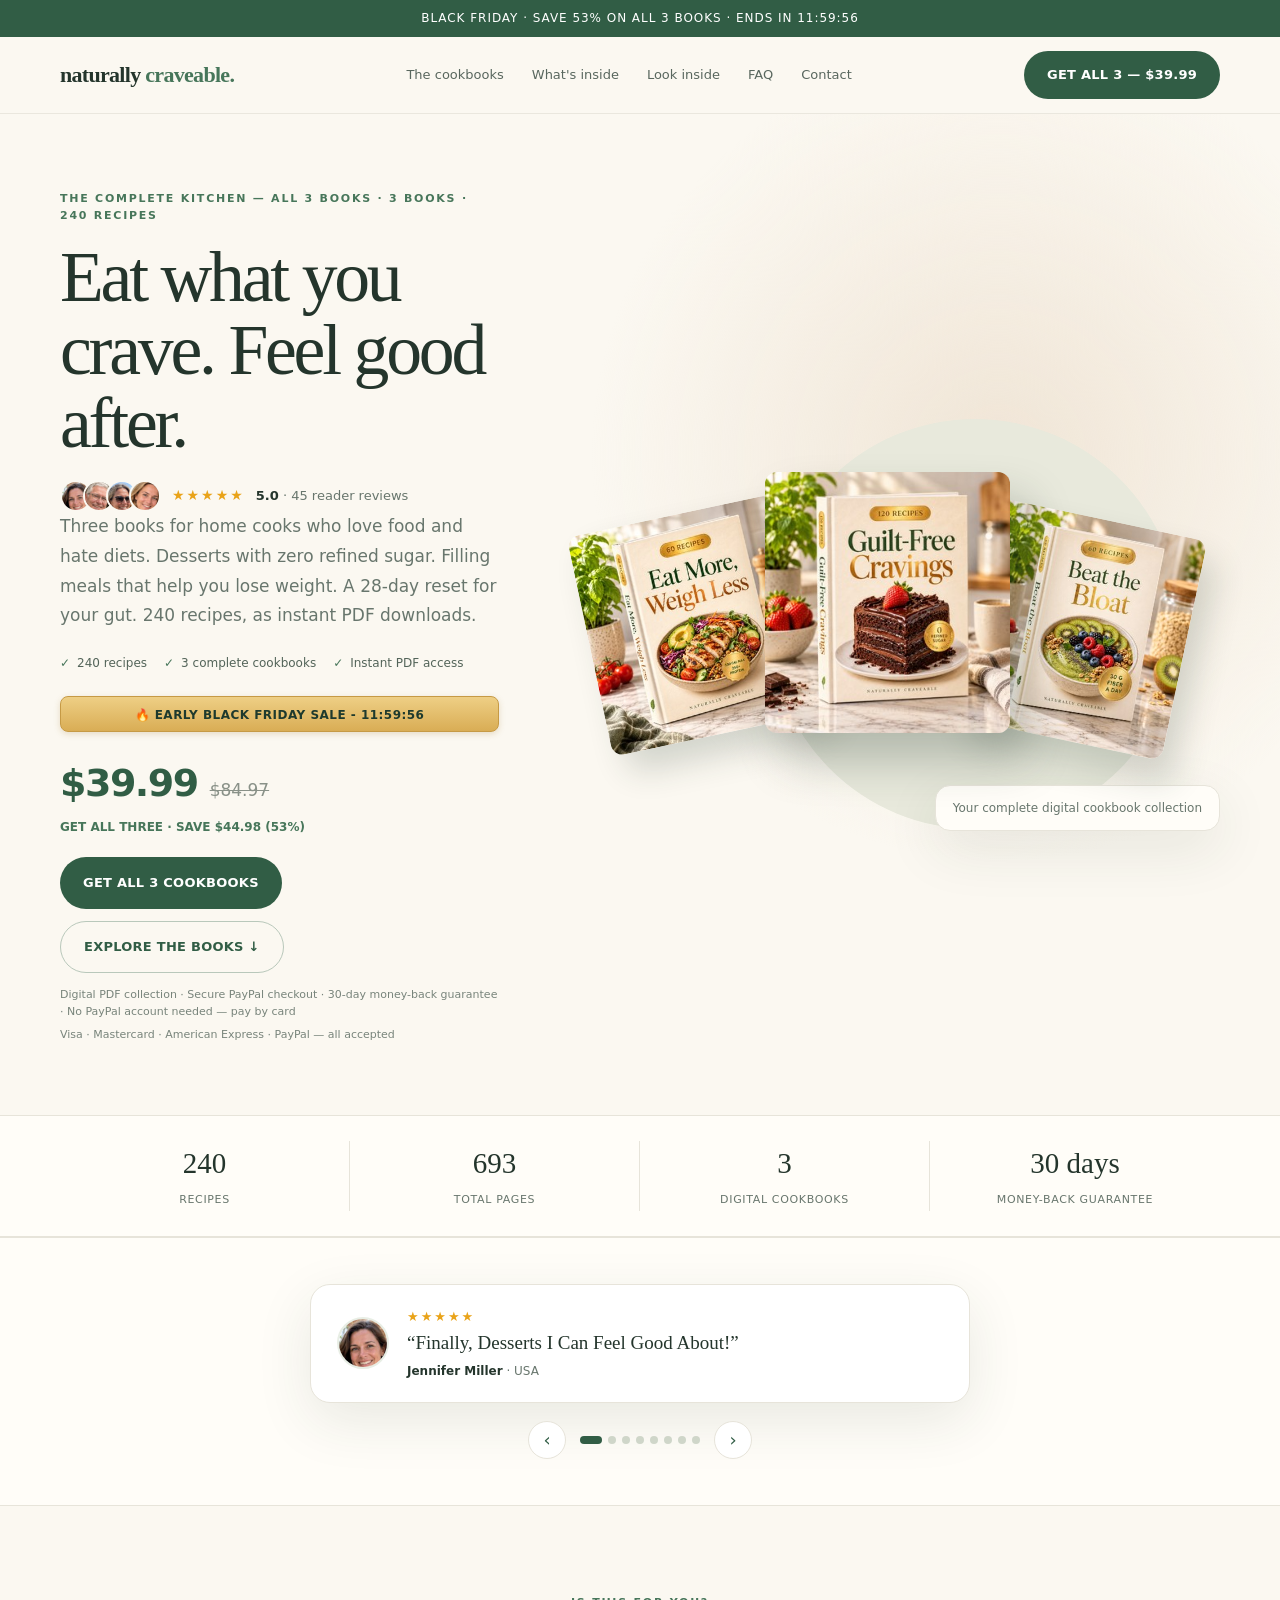
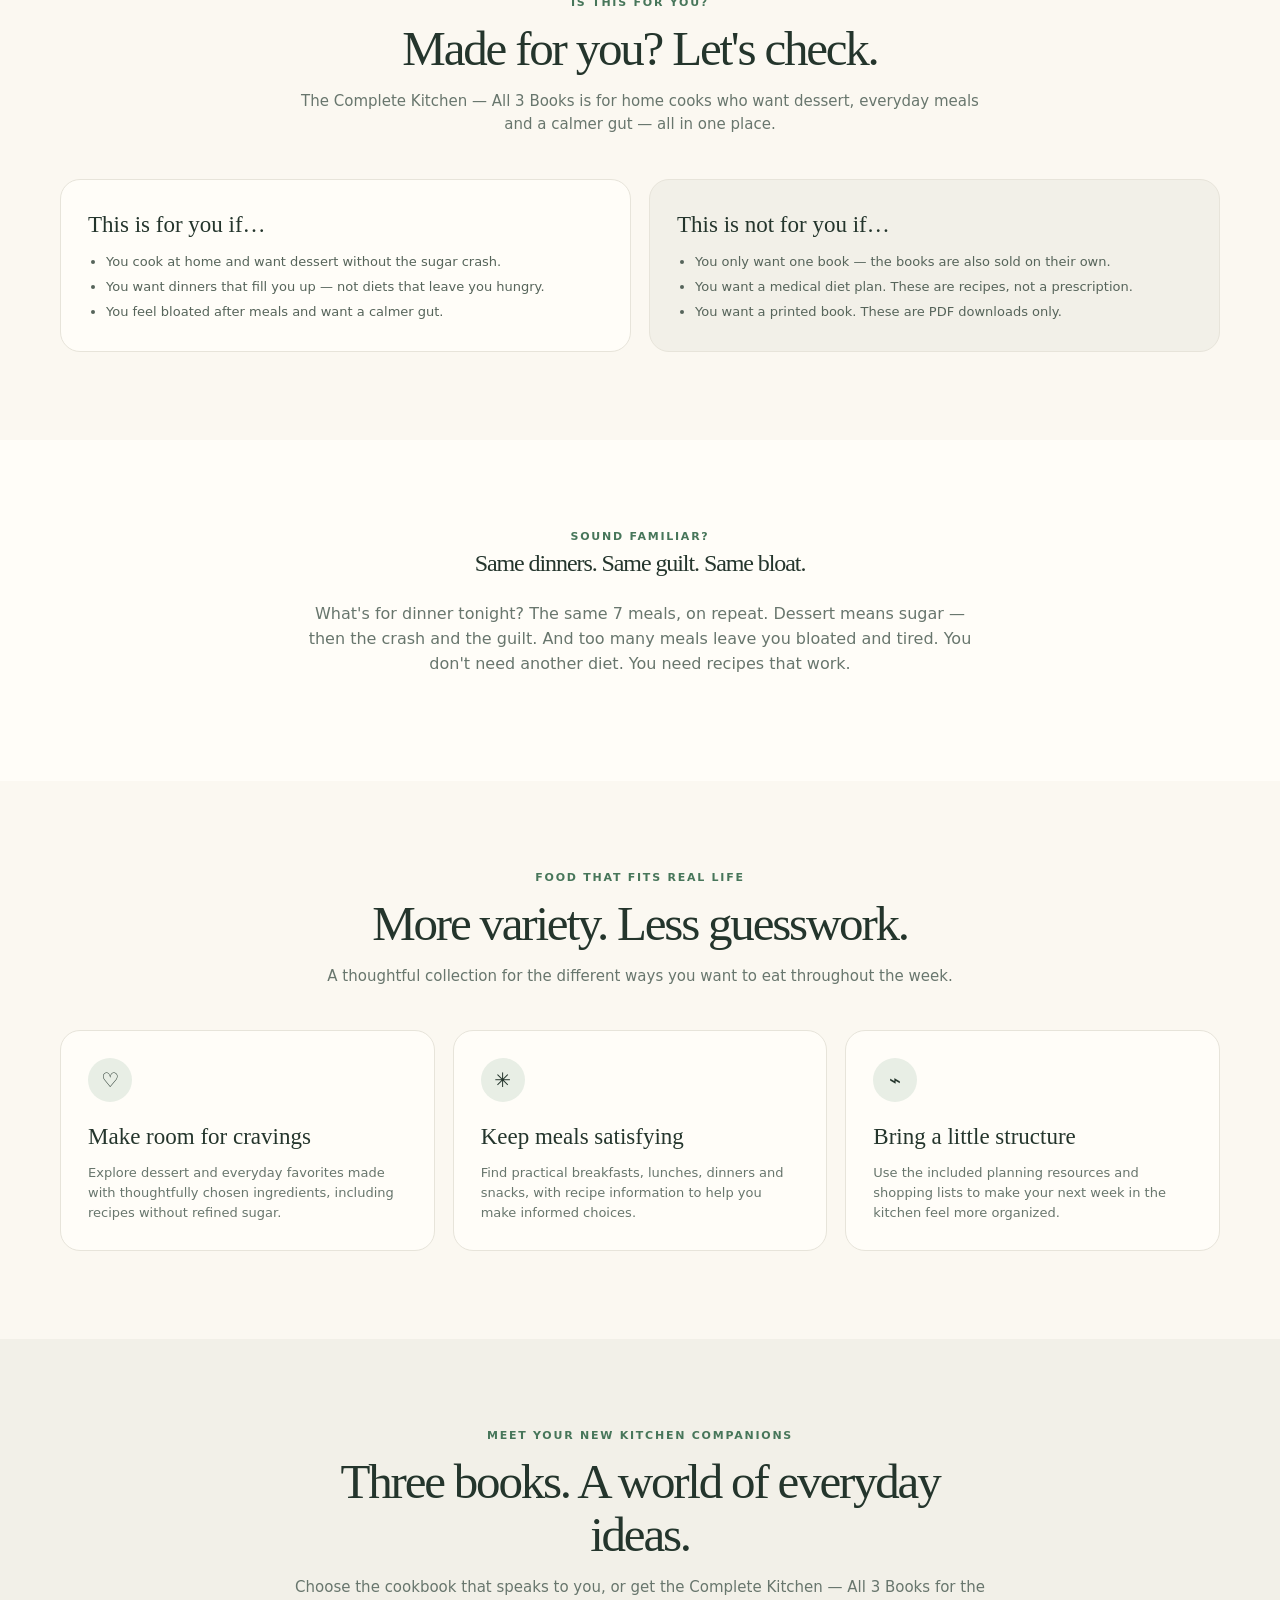
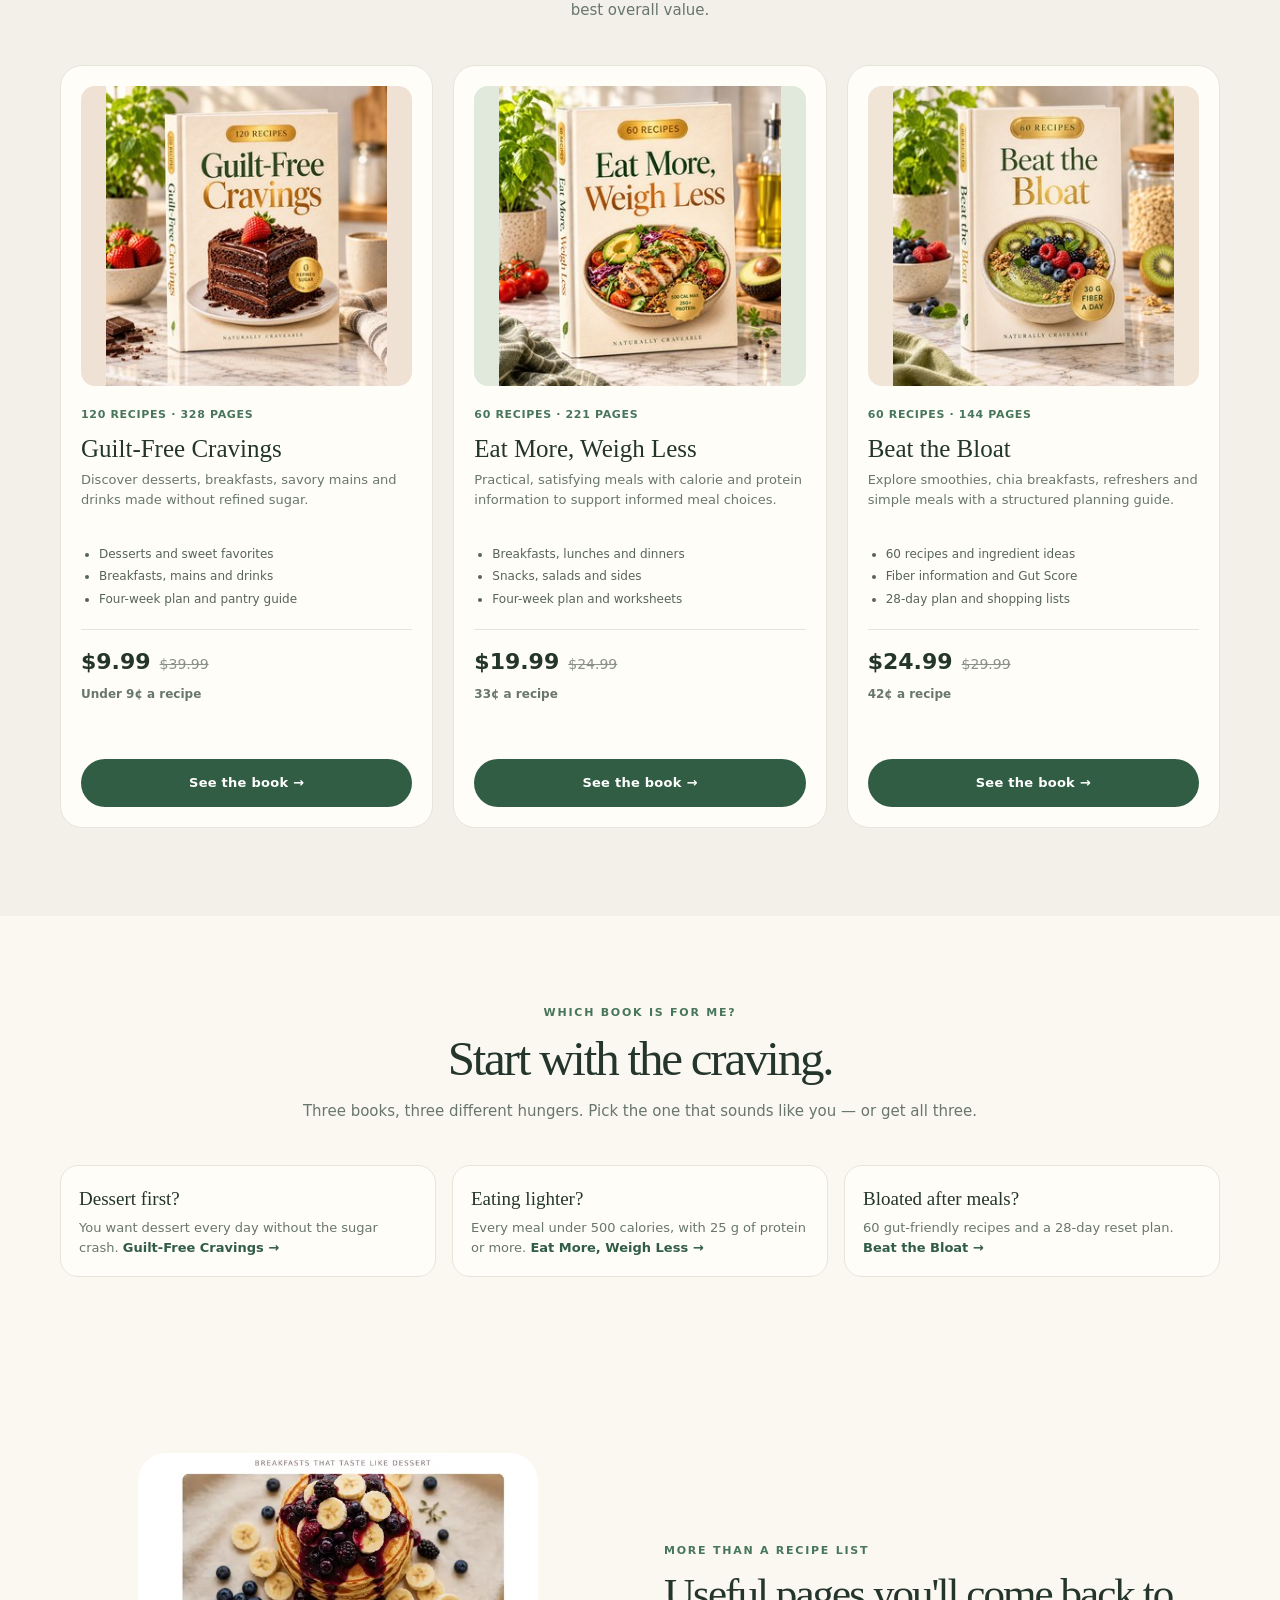
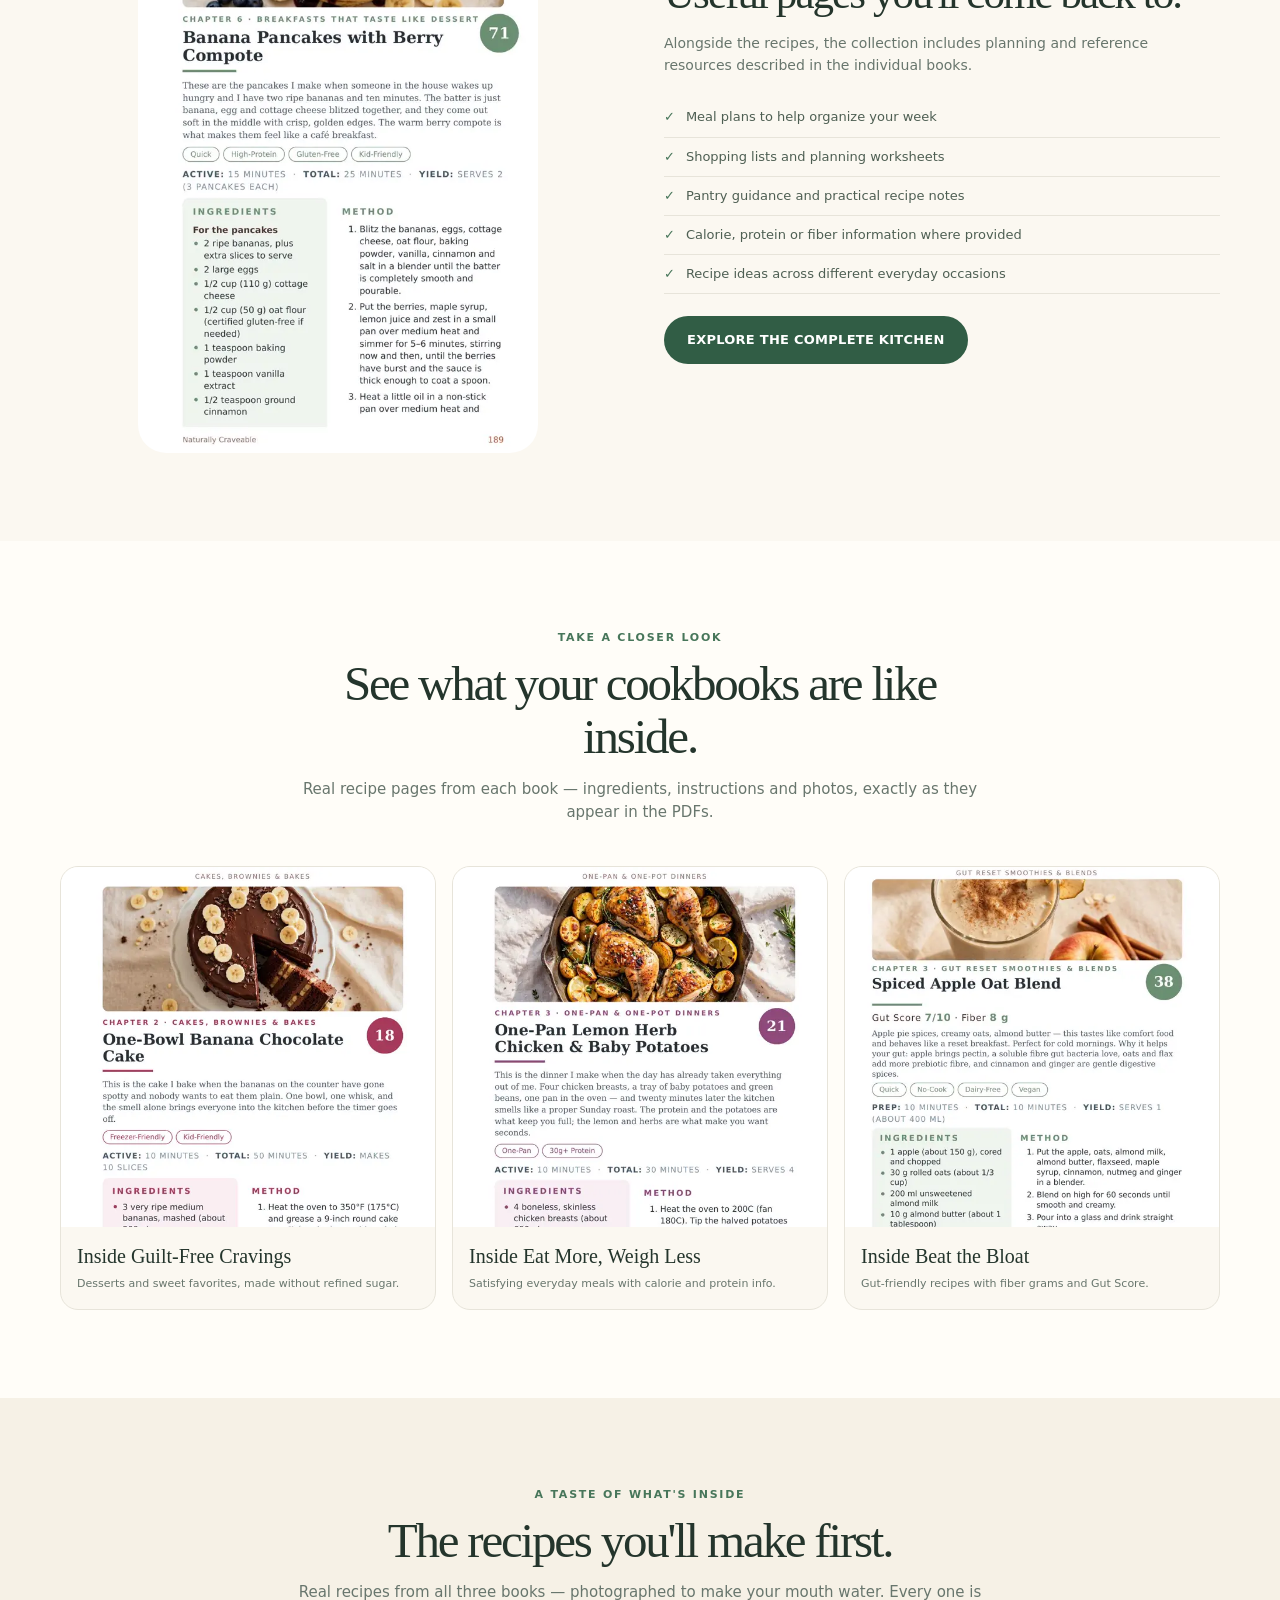
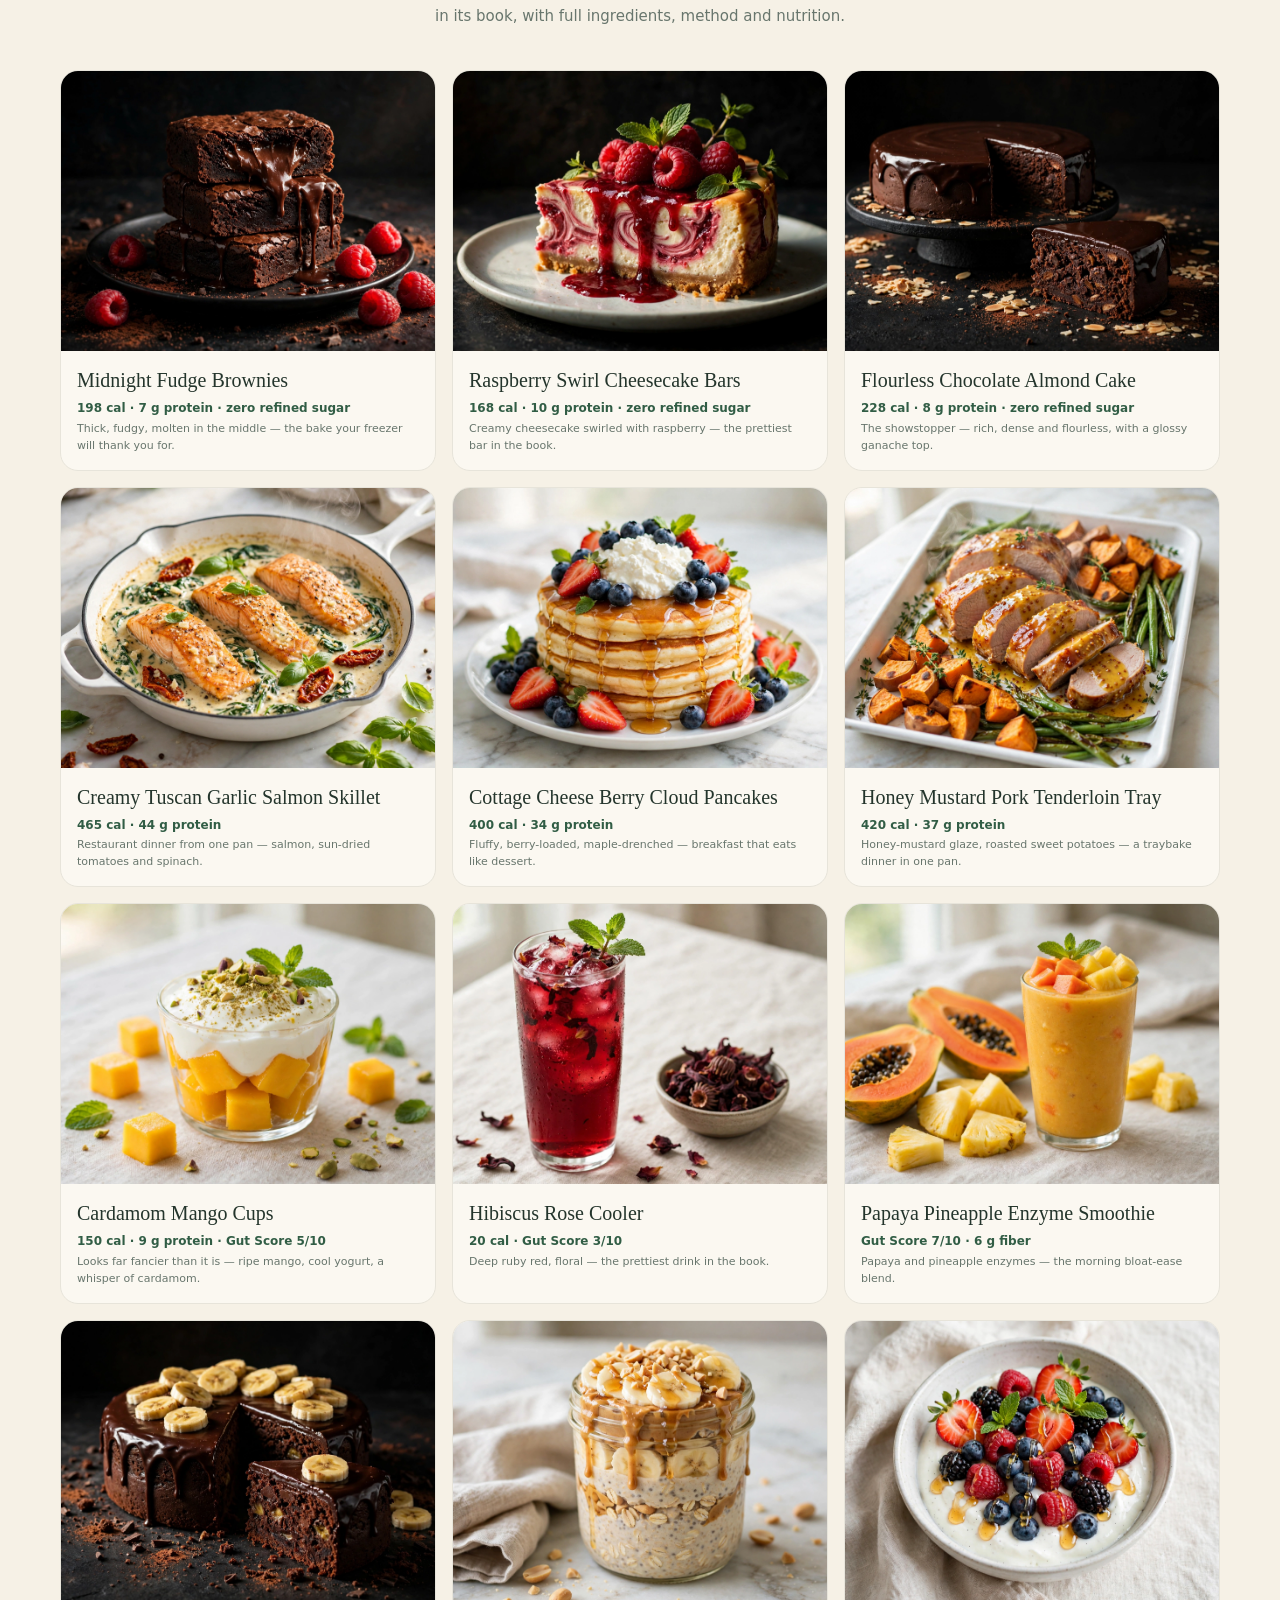
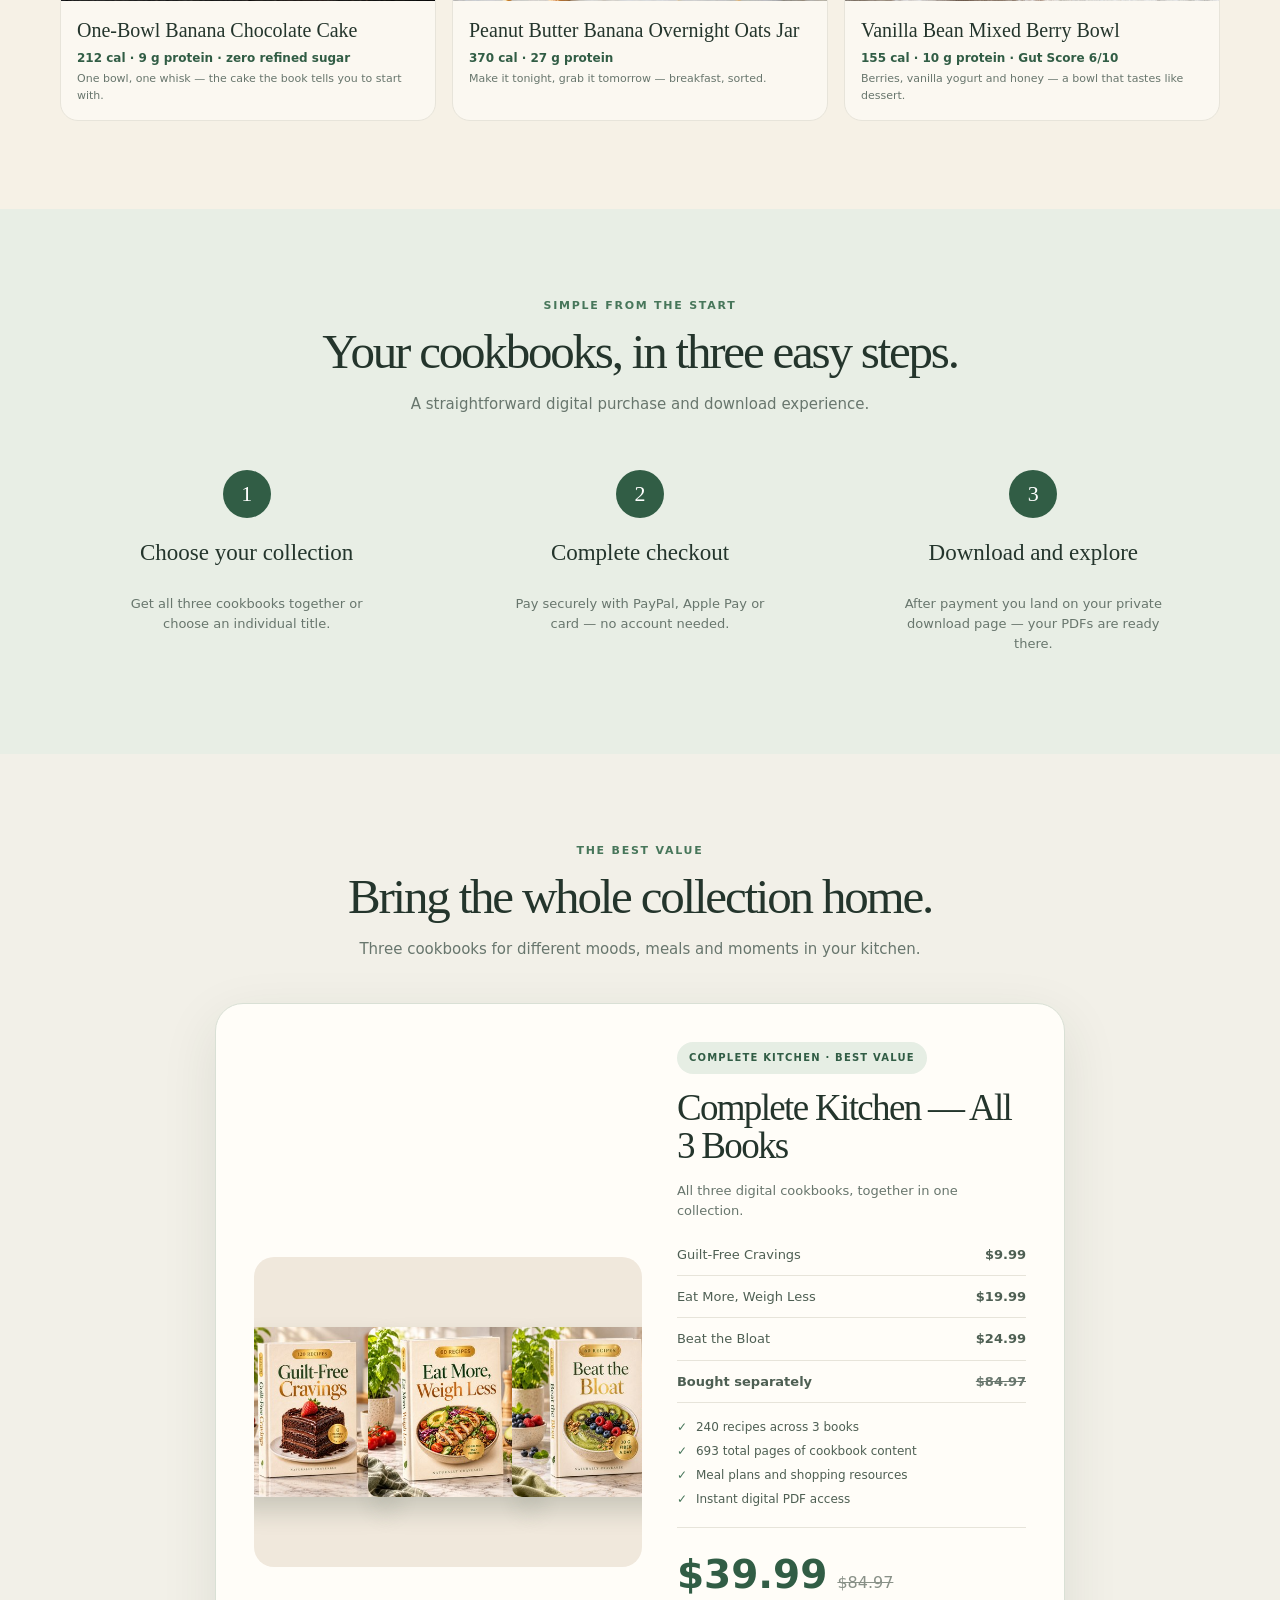
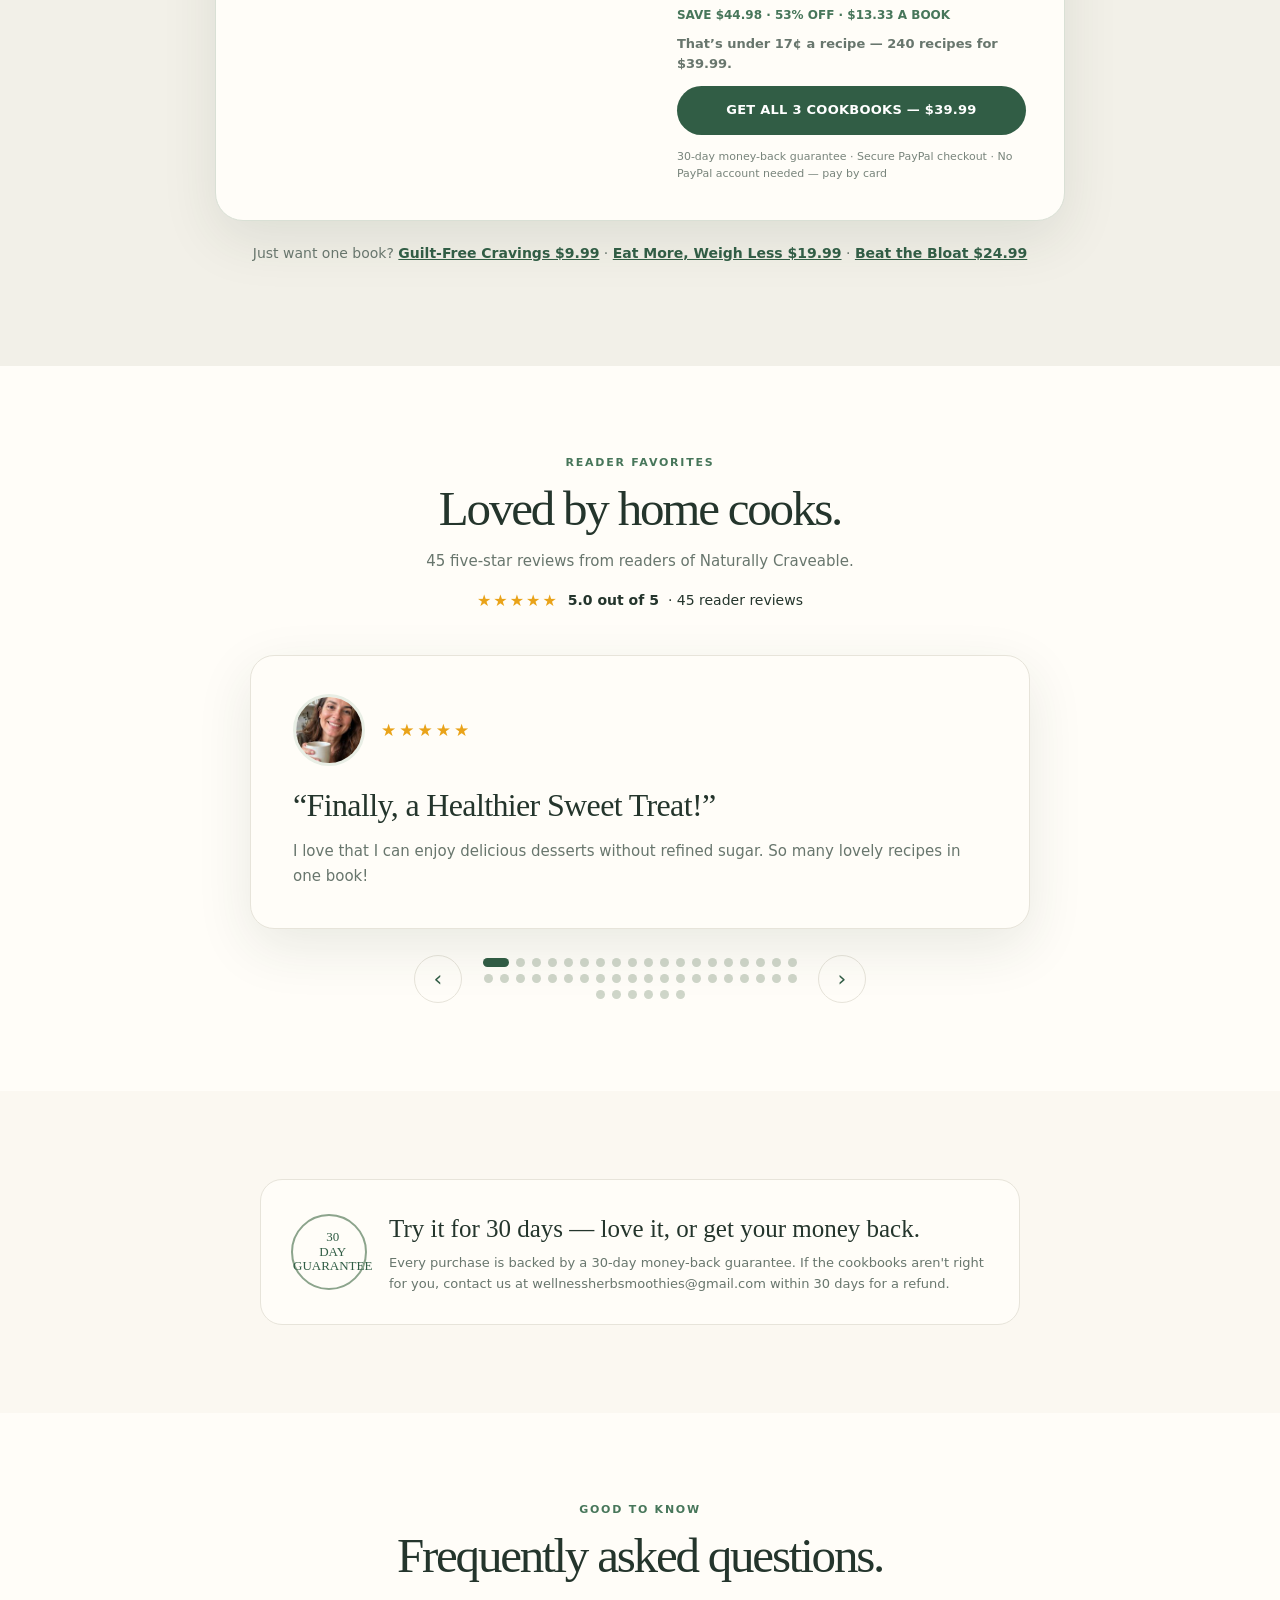
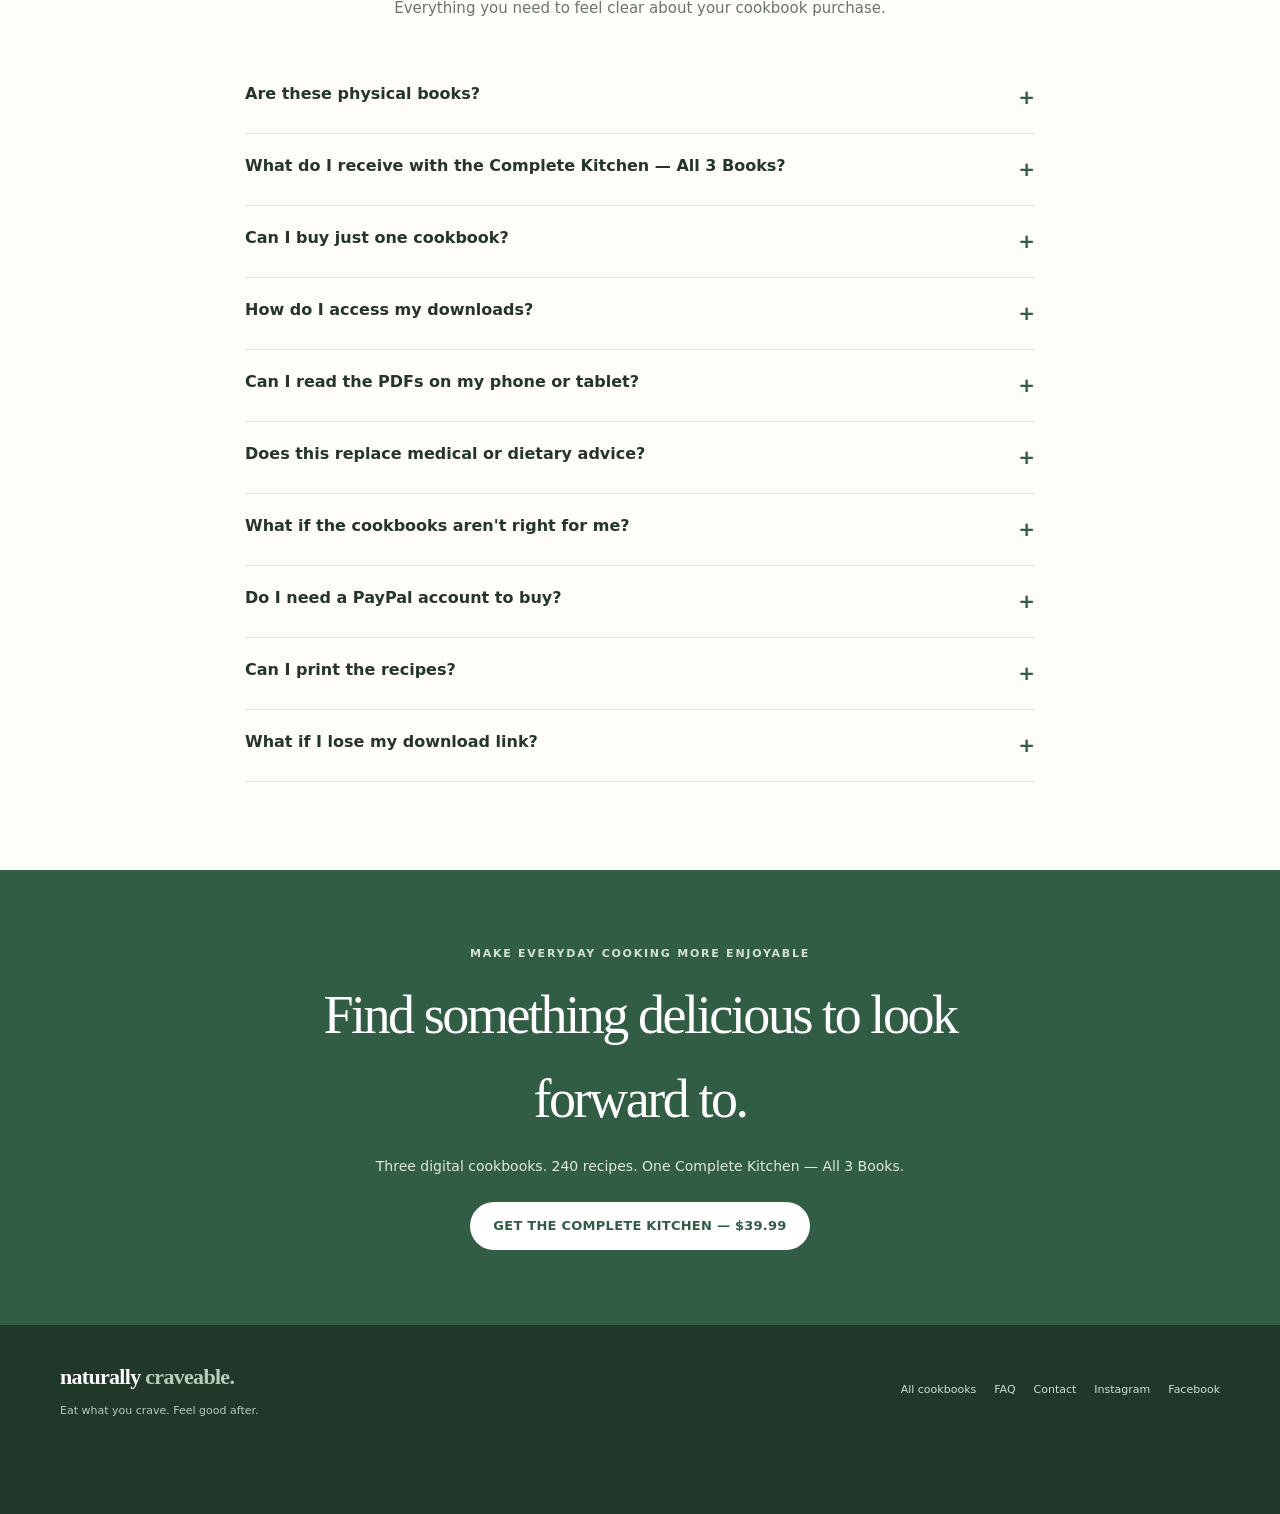
==== commit 09dcafe9: "Shop update" ====
--- a/complete-collection.html
+++ b/complete-collection.html
@@ -257,8 +257,8 @@
     <div class="cover c1"><img src="assets/cover-b1-300.jpg" alt="Guilt-Free Cravings cover" width="300" height="320" loading="lazy"></div>
     <div class="meta">120 recipes · 328 pages</div><h3>Guilt-Free Cravings</h3><p>Discover desserts, breakfasts, savory mains and drinks made without refined sugar.</p>
     <ul><li>Desserts and sweet favorites</li><li>Breakfasts, mains and drinks</li><li>Four-week plan and pantry guide</li></ul>
-    <div class="product-bottom"><div class="price-row"><strong>$19.99</strong><del>$39.99</del></div>
-    <p class="per-recipe small">Under 17&cent; a recipe</p><a class="btn btn-buy" href="healthy-cravings.html">See the book →</a></div>
+    <div class="product-bottom"><div class="price-row"><strong>$9.99</strong><del>$39.99</del></div>
+    <p class="per-recipe small">Under 9&cent; a recipe</p><a class="btn btn-buy" href="healthy-cravings.html">See the book →</a></div>
    </article>
    <article class="product">
     <div class="cover c2"><img src="assets/cover-b2-300.jpg" alt="Eat More, Weigh Less cover" width="300" height="320" loading="lazy"></div>
@@ -342,7 +342,7 @@
    <div class="bundle-visual"><img src="assets/cover-b1-300.jpg" alt="Guilt-Free Cravings cover" loading="lazy"><img src="assets/cover-b2-300.jpg" alt="Eat More, Weigh Less cover" loading="lazy"><img src="assets/cover-b3-300.jpg" alt="Beat the Bloat cover" loading="lazy"></div>
    <div class="bundle-copy"><span class="pill">COMPLETE KITCHEN · BEST VALUE</span><h2>Complete Kitchen — All 3 Books</h2><p>All three digital cookbooks, together in one collection.</p>
     <ul class="stack">
-     <li><span>Guilt-Free Cravings</span><span>$19.99</span></li>
+     <li><span>Guilt-Free Cravings</span><span>$9.99</span></li>
      <li><span>Eat More, Weigh Less</span><span>$19.99</span></li>
      <li><span>Beat the Bloat</span><span>$24.99</span></li>
      <li class="stack-total"><span>Bought separately</span><span><s>$84.97</s></span></li>
@@ -354,7 +354,7 @@
     <div class="micro">30-day money-back guarantee · Secure PayPal checkout · No PayPal account needed — pay by card</div>
    </div>
   </div>
-  <p class="cross-sell">Just want one book? <a href="healthy-cravings.html">Guilt-Free Cravings $19.99</a> · <a href="everyday-weight-loss-kitchen.html">Eat More, Weigh Less $19.99</a> · <a href="gut-debloat-reset.html">Beat the Bloat $24.99</a></p>
+  <p class="cross-sell">Just want one book? <a href="healthy-cravings.html">Guilt-Free Cravings $9.99</a> · <a href="everyday-weight-loss-kitchen.html">Eat More, Weigh Less $19.99</a> · <a href="gut-debloat-reset.html">Beat the Bloat $24.99</a></p>
  </div>
 </section>
 <section id="reviews" style="background:#fffdf8">
@@ -423,7 +423,7 @@
   <div class="faq-list">
    <div class="faq-item"><button class="faq-q"><span>Are these physical books?</span><span>+</span></button><div class="faq-a">No. These are digital cookbooks delivered as PDF files. No physical book will be shipped.</div></div>
    <div class="faq-item"><button class="faq-q"><span>What do I receive with the Complete Kitchen — All 3 Books?</span><span>+</span></button><div class="faq-a">The Complete Kitchen — All 3 Books includes Guilt-Free Cravings, Eat More, Weigh Less and Beat the Bloat. Together, they contain 240 recipes across 693 pages.</div></div>
-   <div class="faq-item"><button class="faq-q"><span>Can I buy just one cookbook?</span><span>+</span></button><div class="faq-a">Yes. Each cookbook is also offered individually — $19.99 for Guilt-Free Cravings, $19.99 for Eat More, Weigh Less, and $24.99 for Beat the Bloat. The Complete Kitchen — All 3 Books at $39.99 is the best value.</div></div>
+   <div class="faq-item"><button class="faq-q"><span>Can I buy just one cookbook?</span><span>+</span></button><div class="faq-a">Yes. Each cookbook is also offered individually — $9.99 for Guilt-Free Cravings (Black Friday sale), $19.99 for Eat More, Weigh Less, and $24.99 for Beat the Bloat. The Complete Kitchen — All 3 Books at $39.99 is the best value.</div></div>
    <div class="faq-item"><button class="faq-q"><span>How do I access my downloads?</span><span>+</span></button><div class="faq-a">Right after payment, you are taken to your own private download page, where your PDFs unlock automatically. Save the PDFs to your device — the page is yours to return to.</div></div>
    <div class="faq-item"><button class="faq-q"><span>Can I read the PDFs on my phone or tablet?</span><span>+</span></button><div class="faq-a">Yes. The PDFs open in any standard PDF reader on phones, tablets and computers.</div></div>
    <div class="faq-item"><button class="faq-q"><span>Does this replace medical or dietary advice?</span><span>+</span></button><div class="faq-a">No. These cookbooks provide general recipe and meal-planning information, not medical advice or treatment. Consult a qualified healthcare professional about individual medical or dietary needs.</div></div>
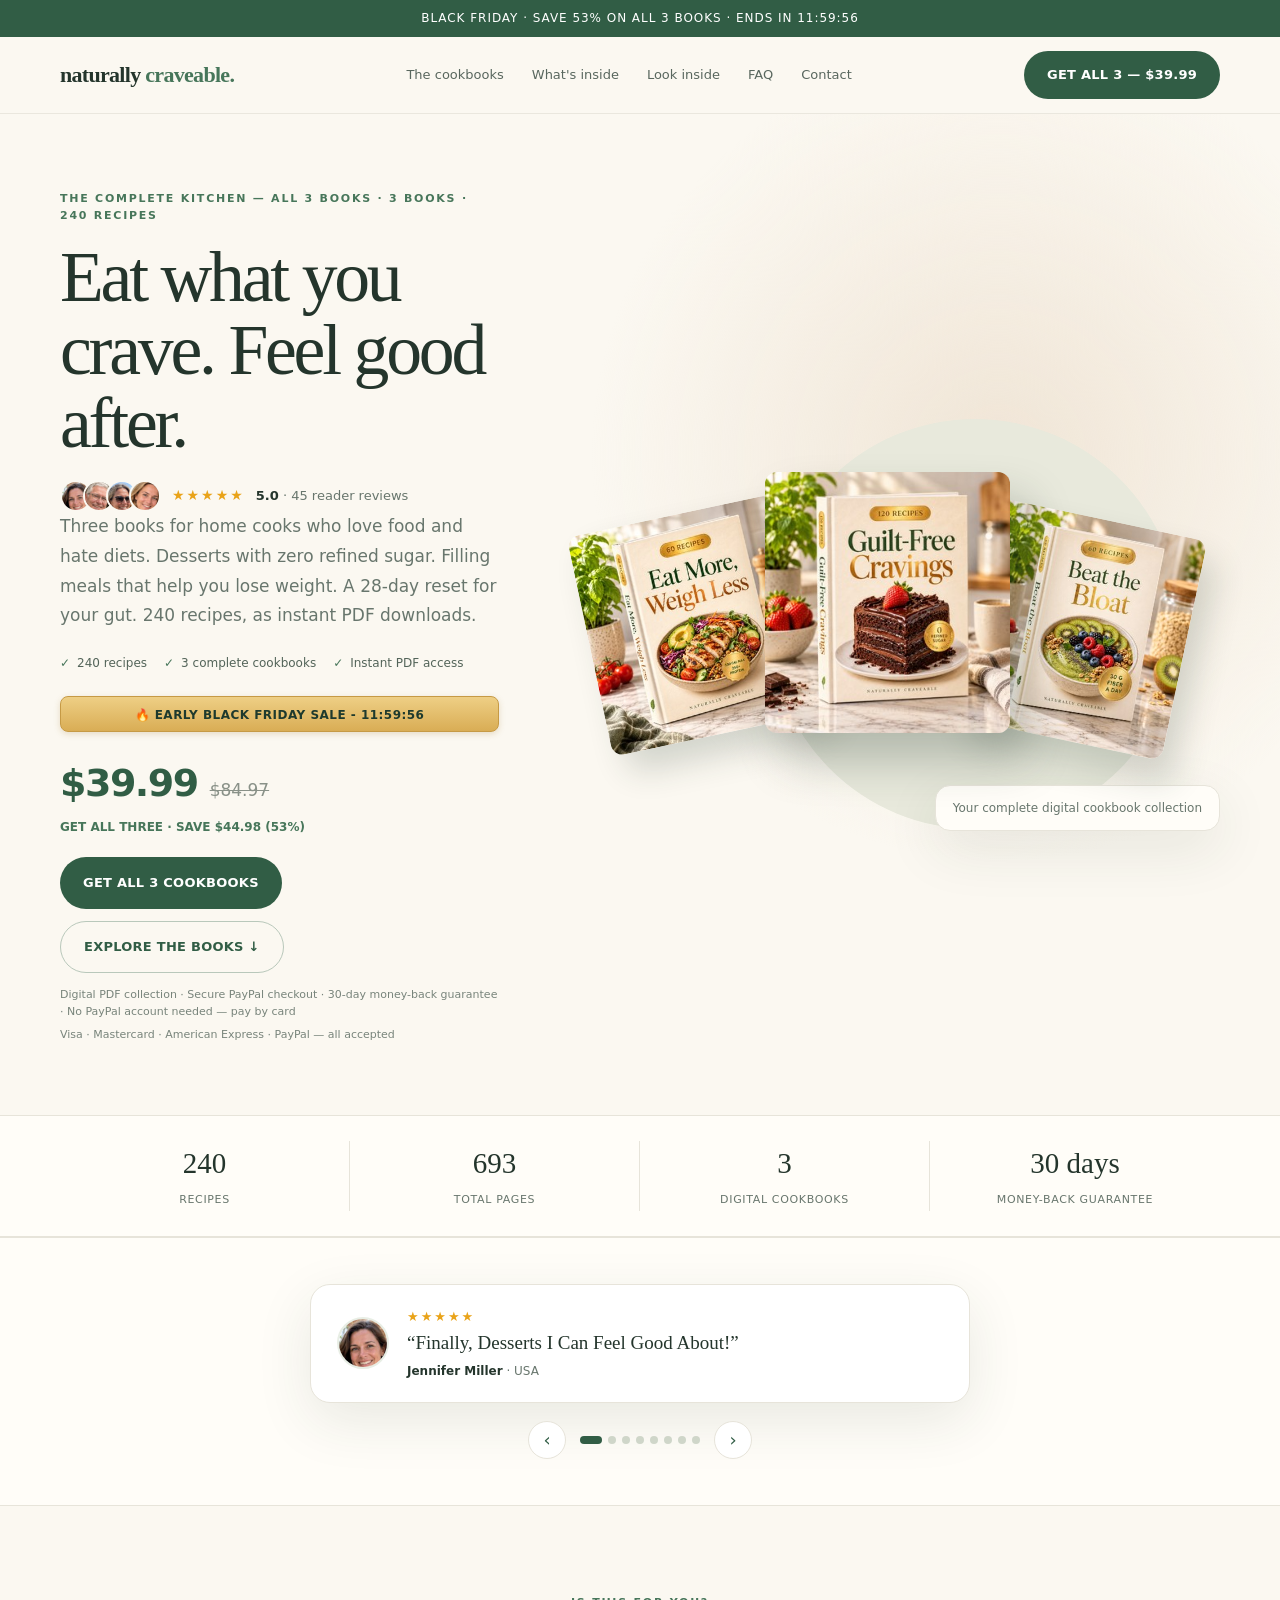
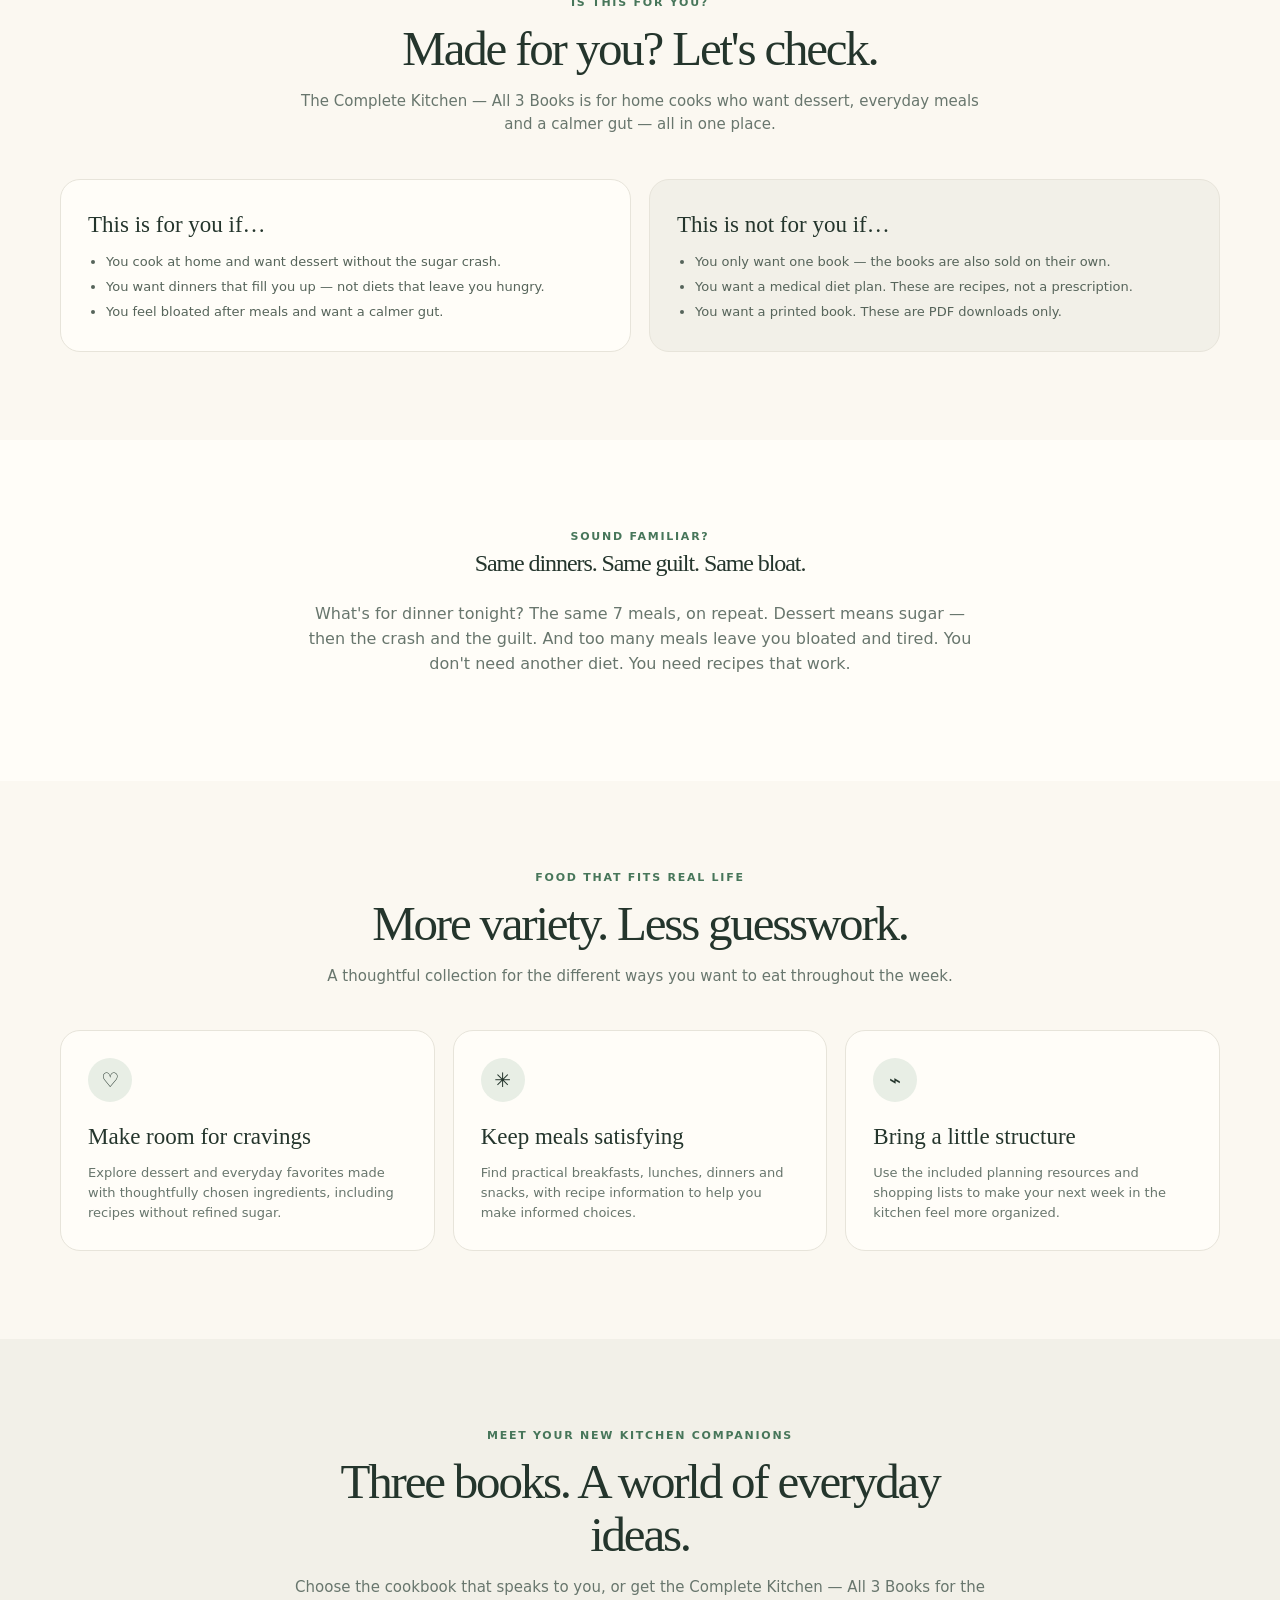
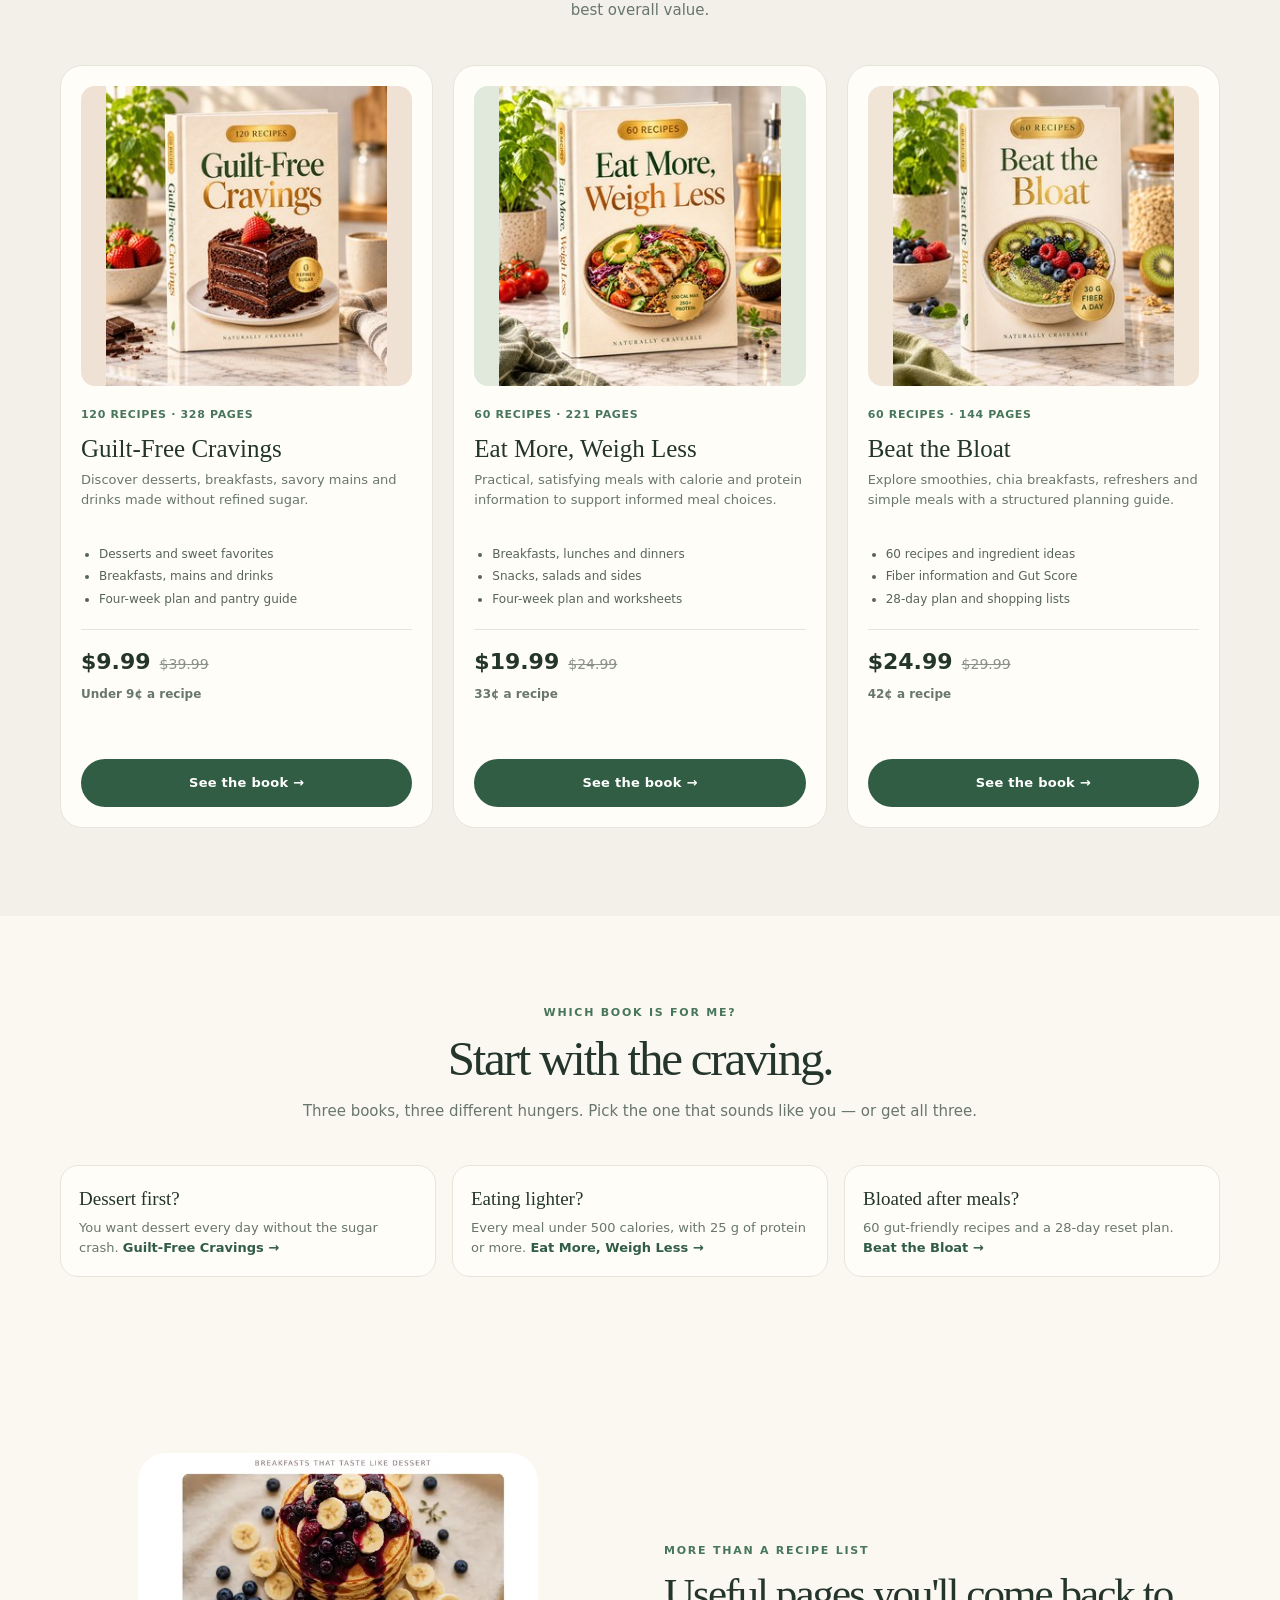
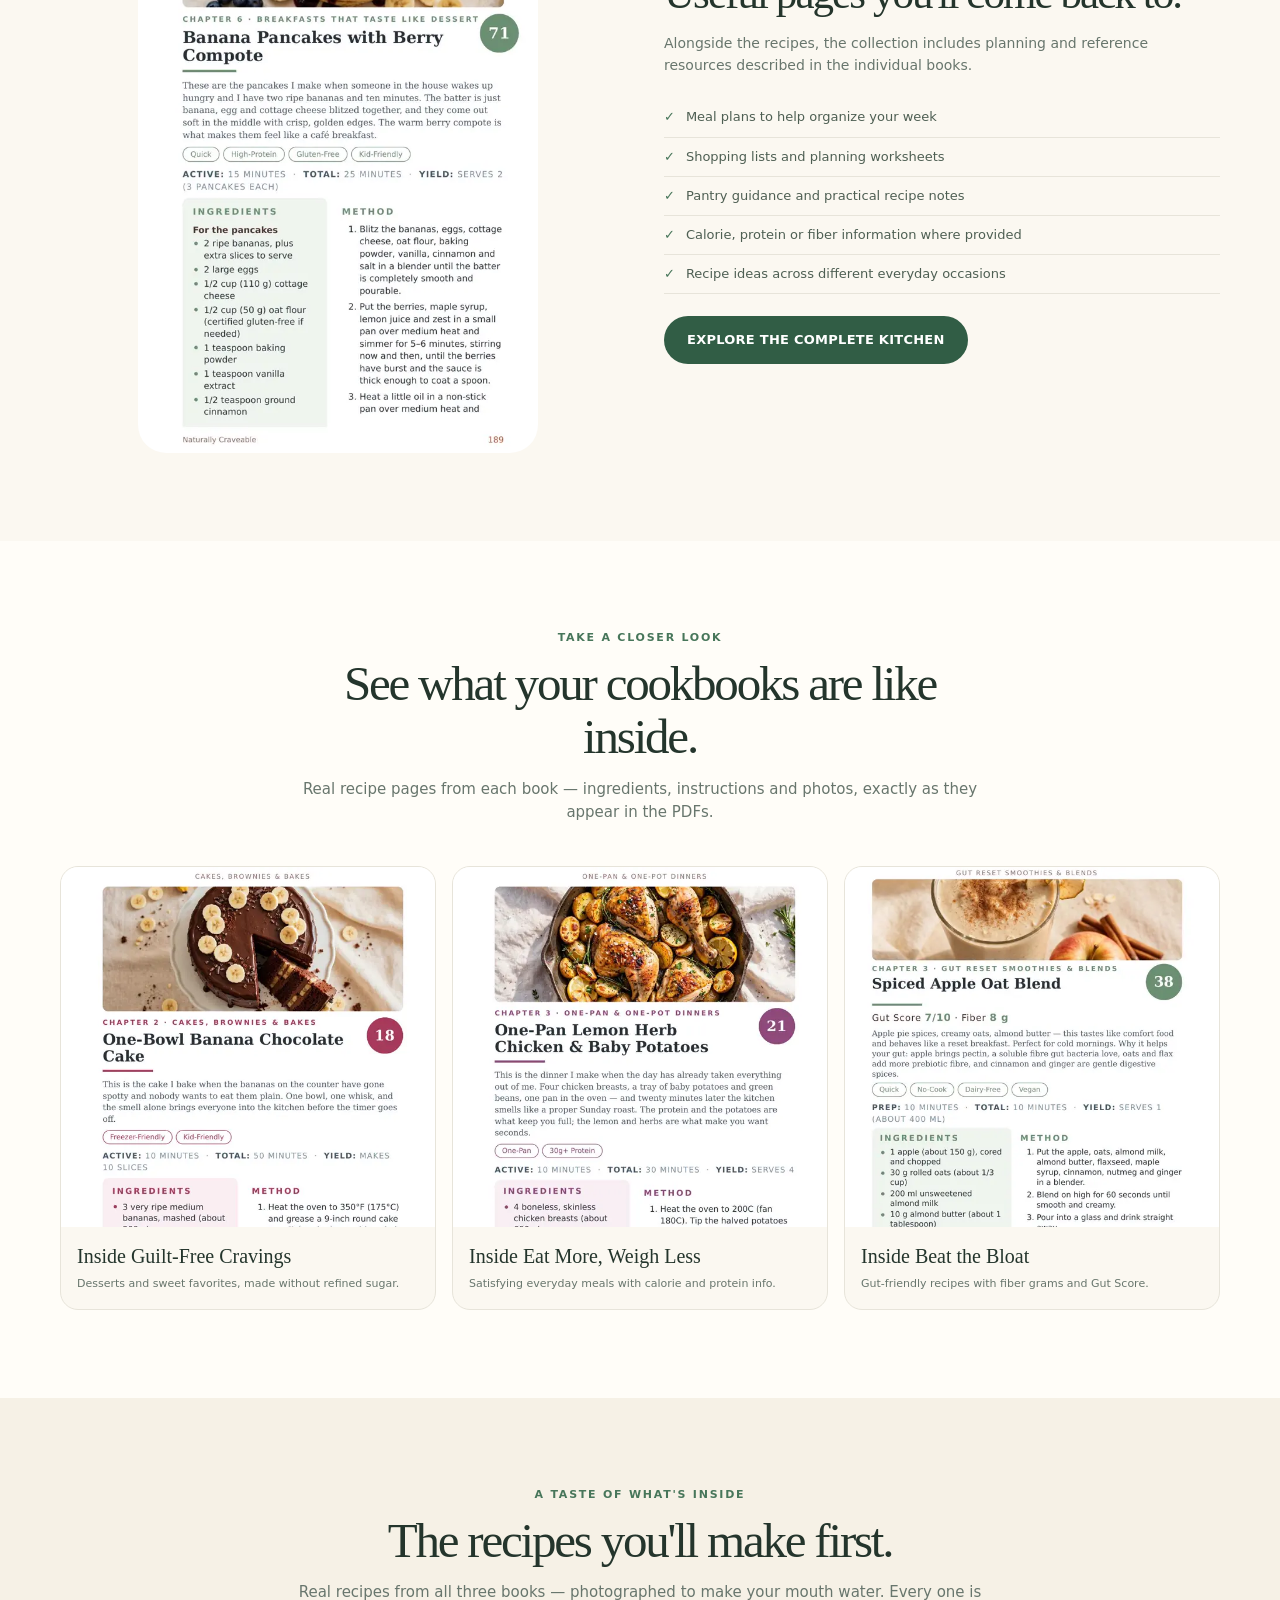
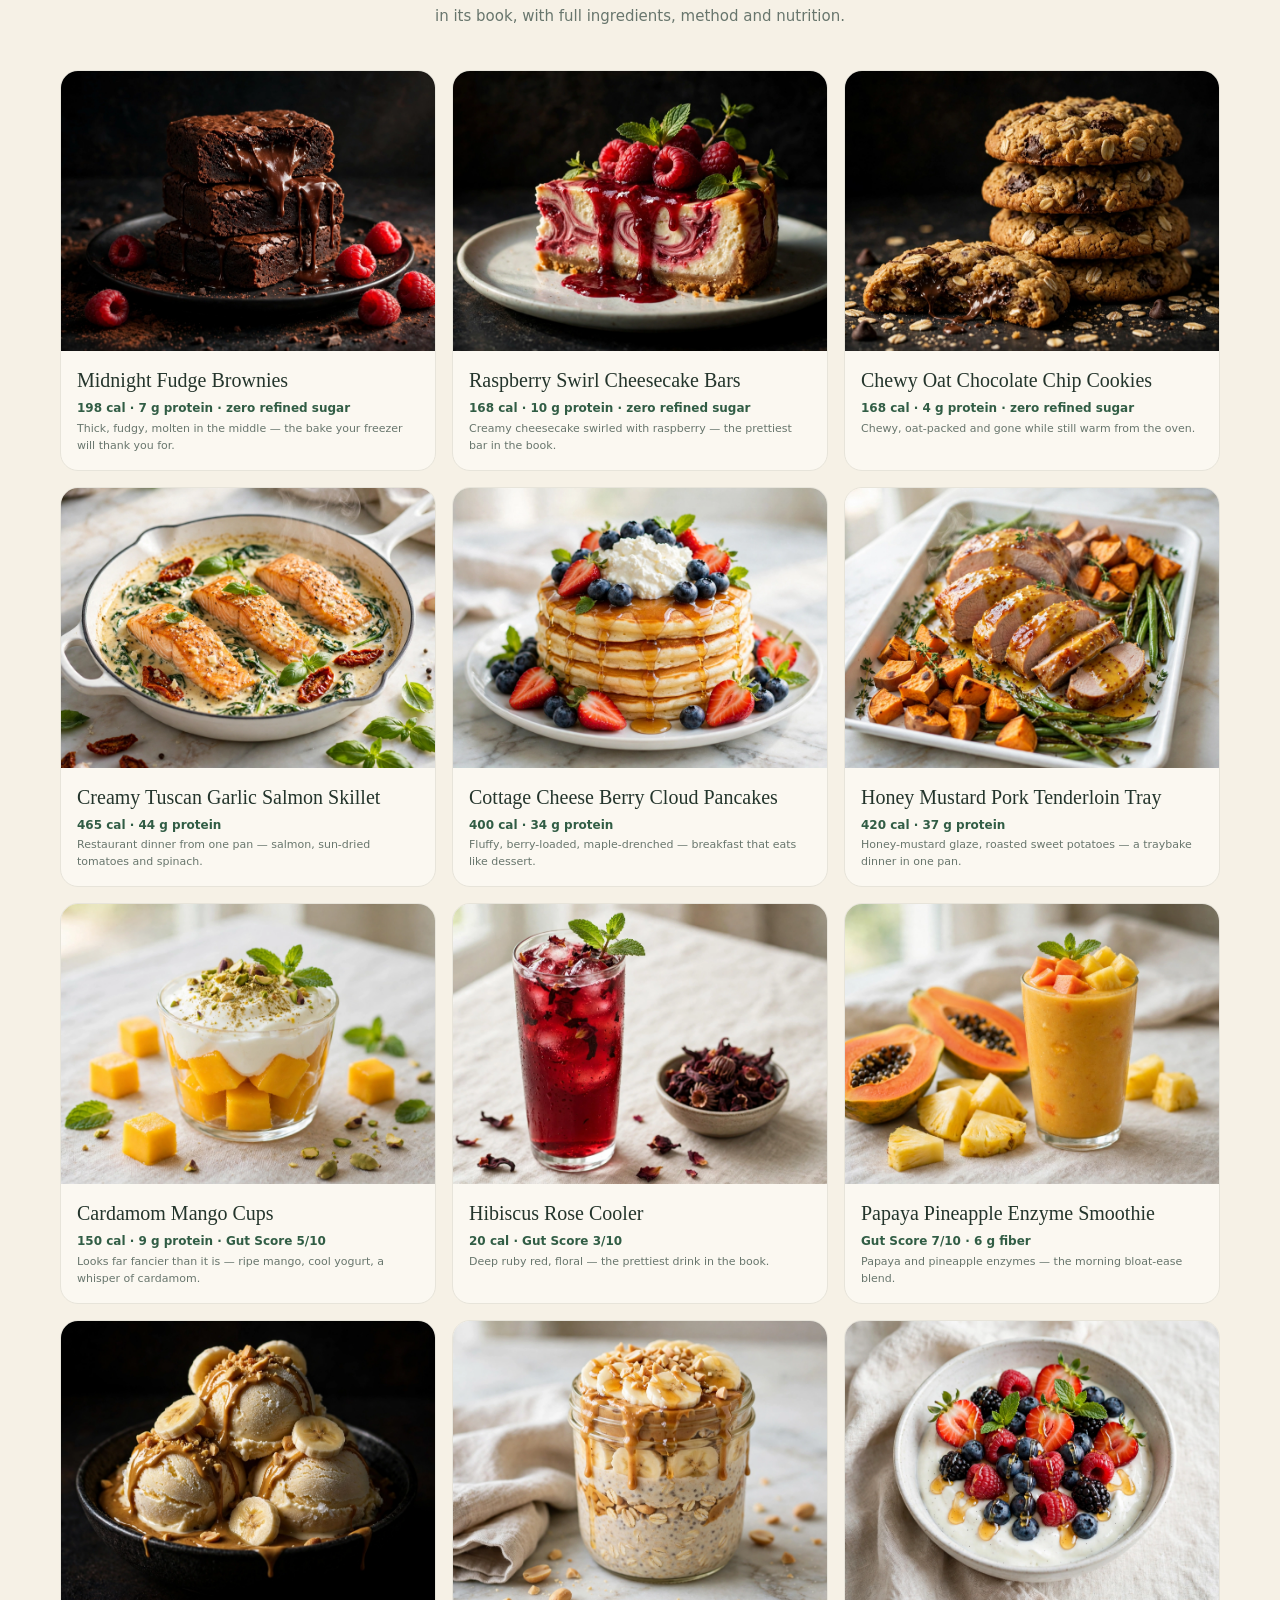
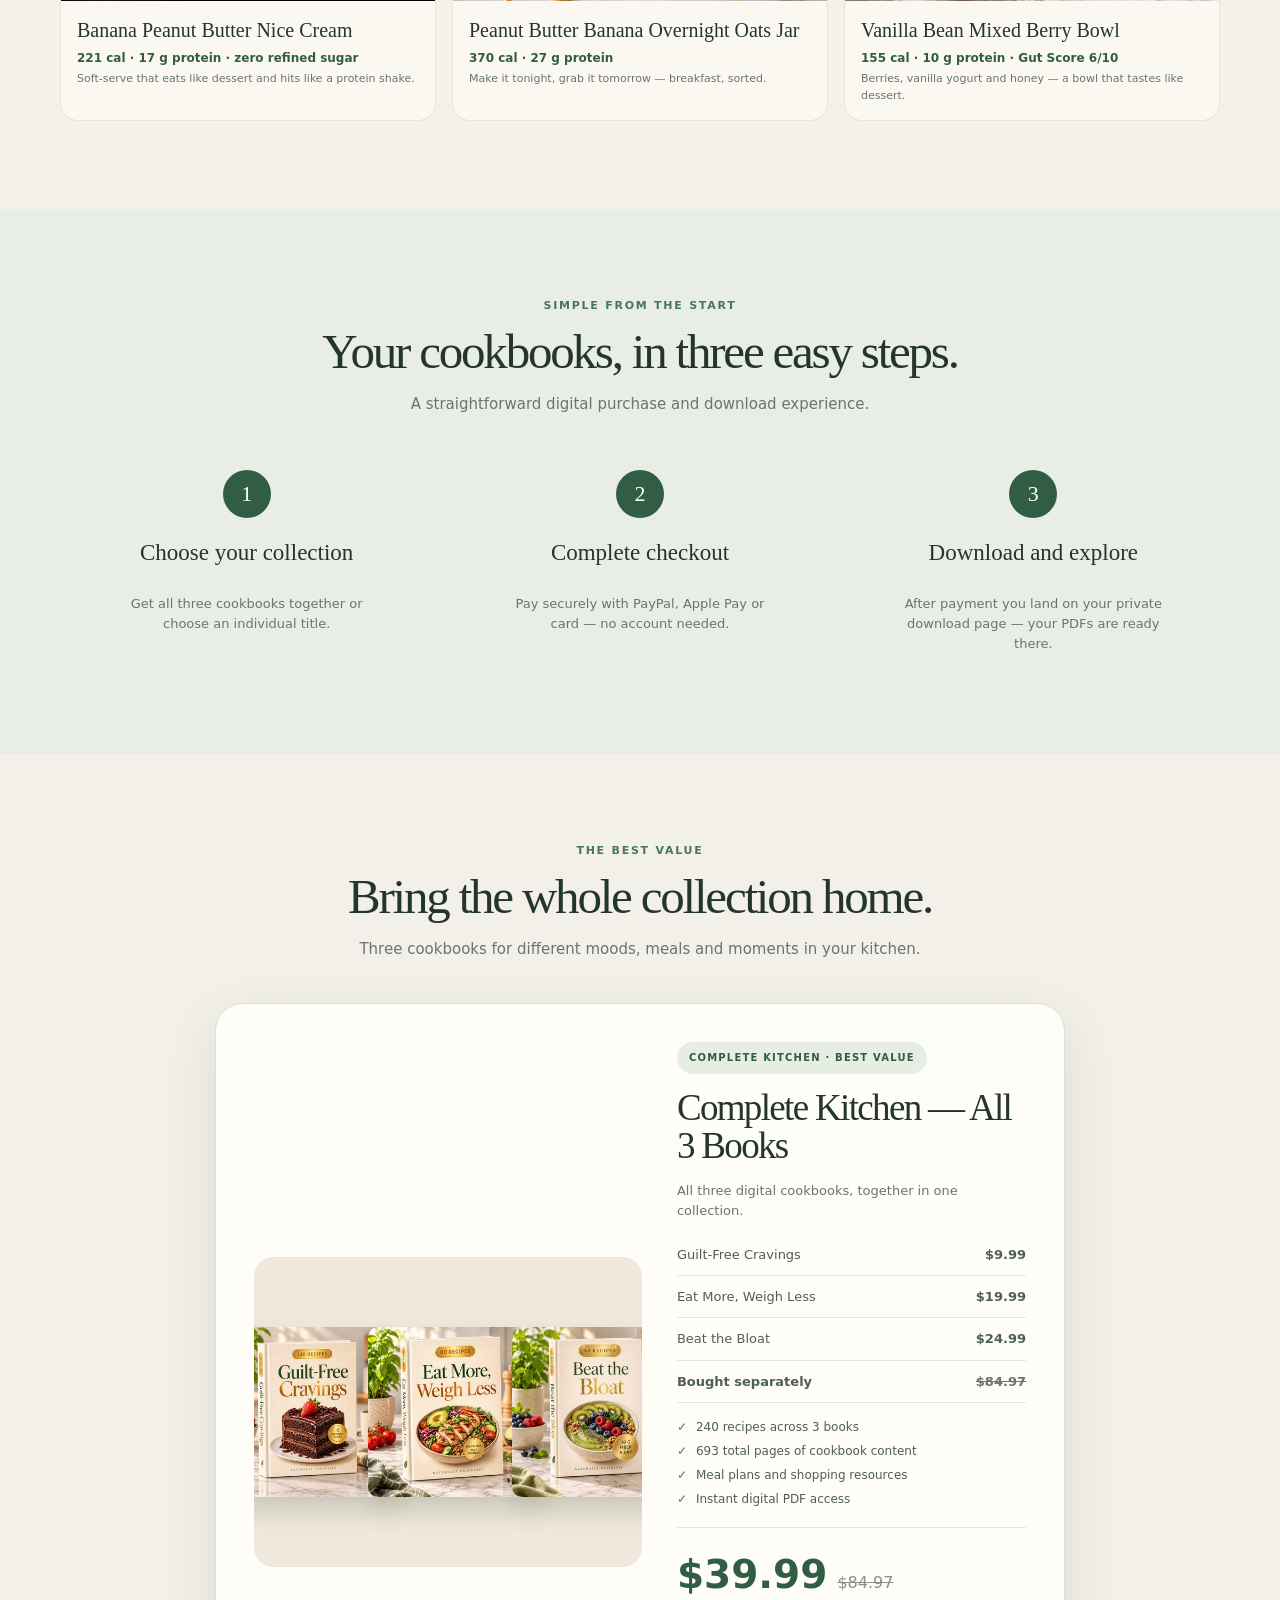
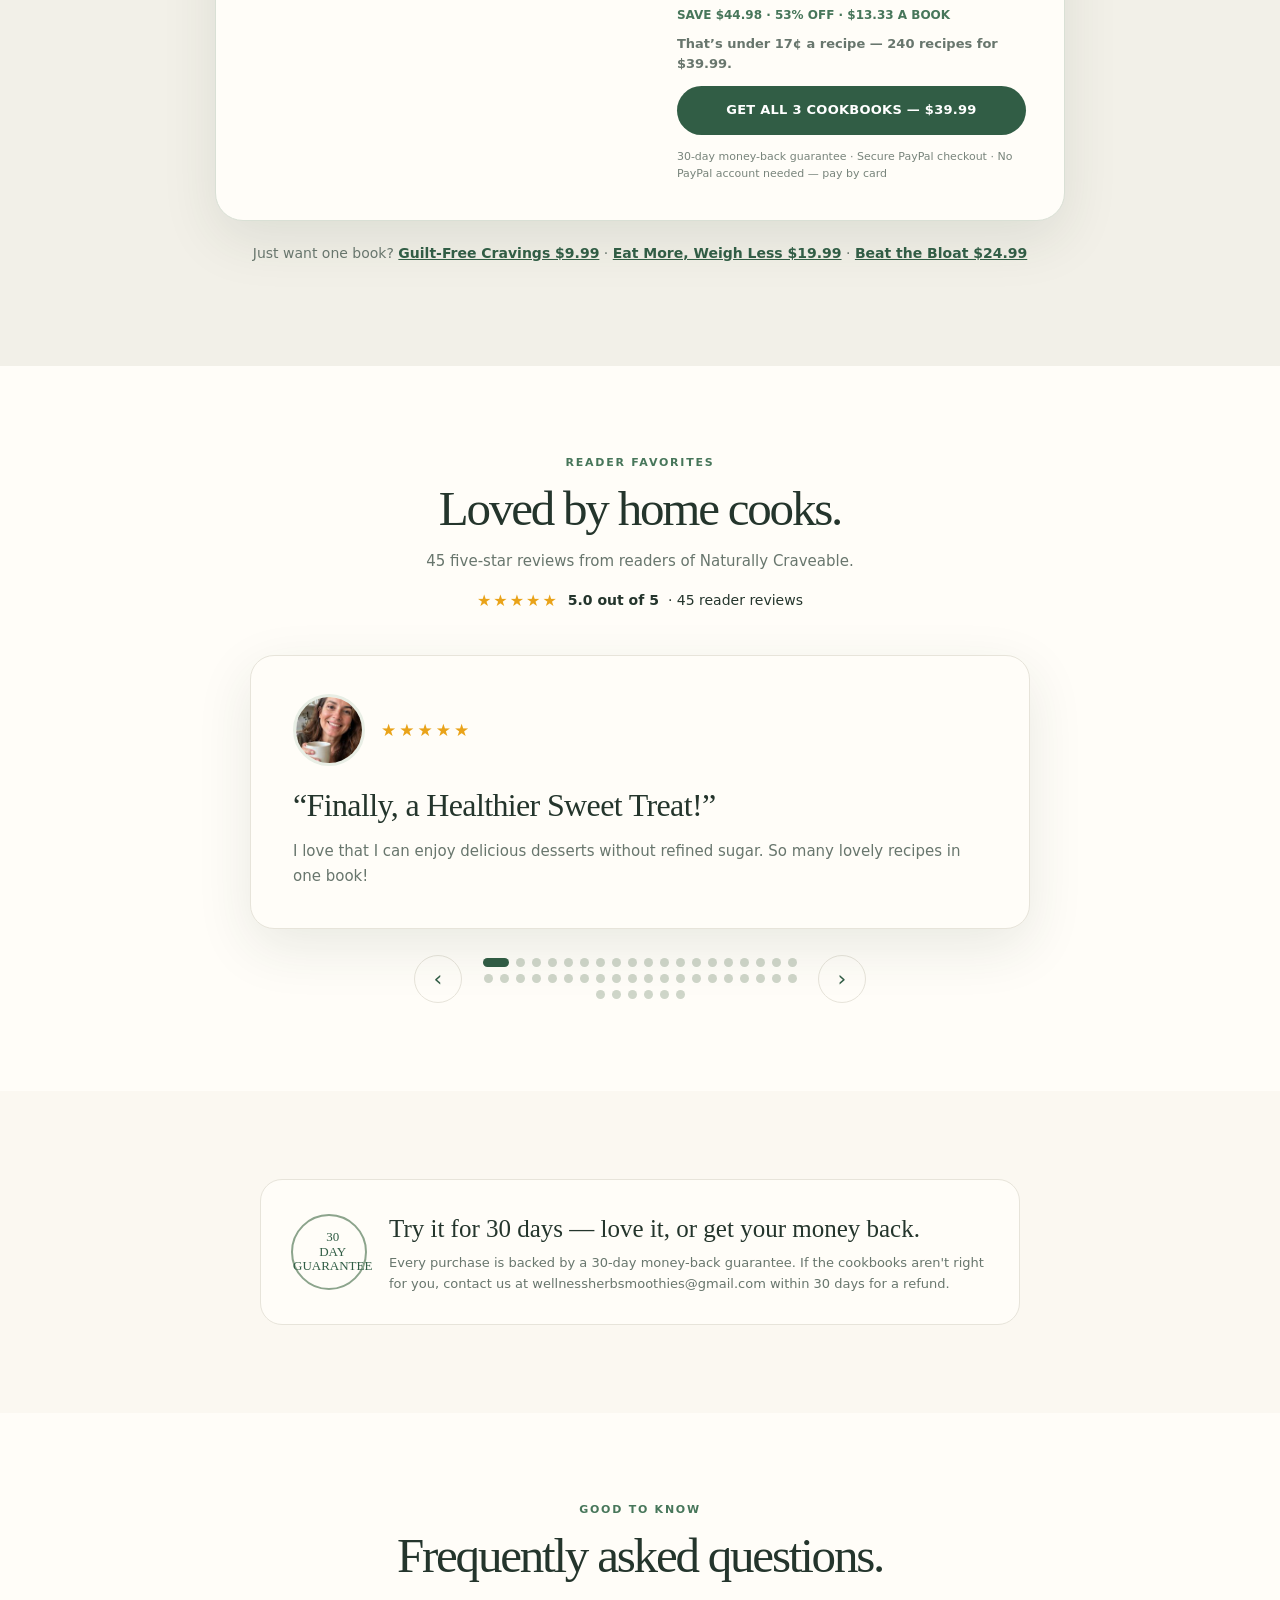
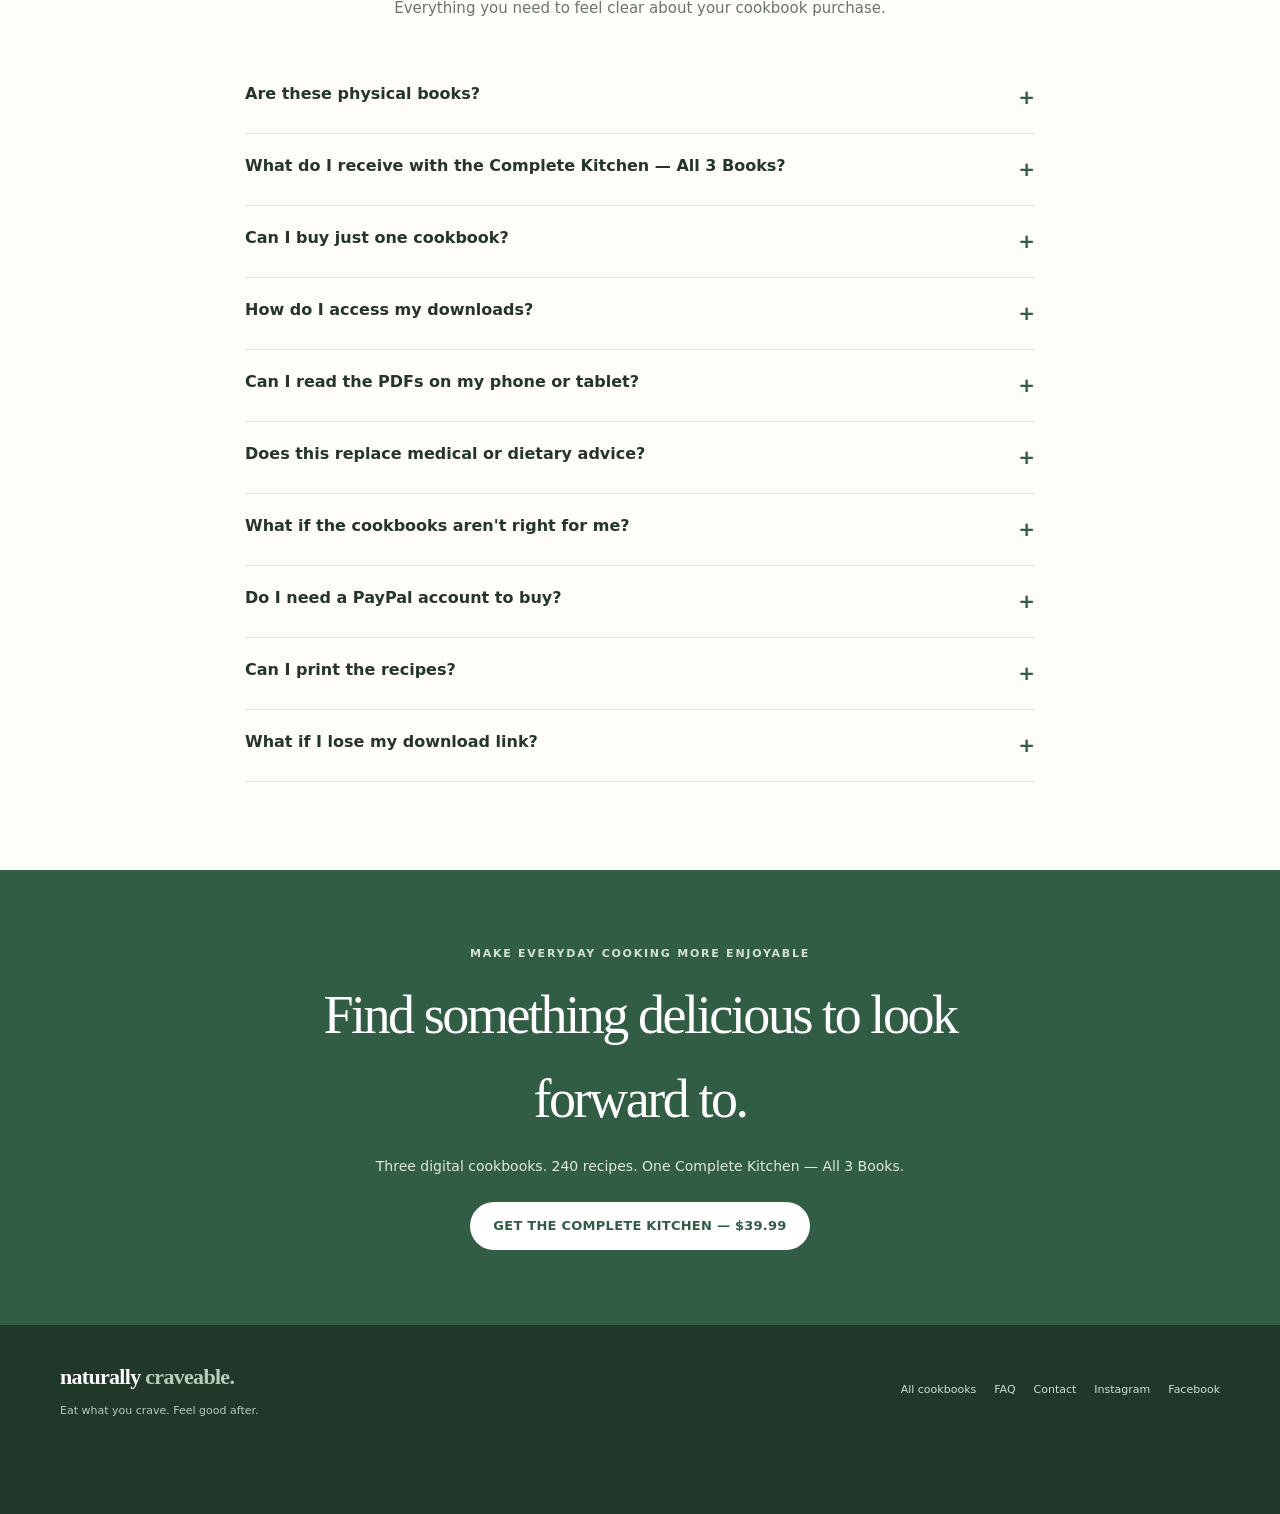
==== commit 6931585a: "Shop update" ====
--- a/complete-collection.html
+++ b/complete-collection.html
@@ -312,14 +312,14 @@
   <div class="preview-grid">
    <article class="preview-card"><div class="preview-img gallery-img"><img src="assets/gallery-b1-brownies.webp" alt="Midnight Fudge Brownies — thick fudge brownies with molten chocolate centre" loading="lazy"></div><h3>Midnight Fudge Brownies</h3><p class="macro">198 cal · 7 g protein · zero refined sugar</p><p>Thick, fudgy, molten in the middle — the bake your freezer will thank you for.</p></article>
    <article class="preview-card"><div class="preview-img gallery-img"><img src="assets/gallery-b1-cheesecake-bars.webp" alt="Raspberry Swirl Cheesecake Bars — creamy cheesecake with raspberry coulis" loading="lazy"></div><h3>Raspberry Swirl Cheesecake Bars</h3><p class="macro">168 cal · 10 g protein · zero refined sugar</p><p>Creamy cheesecake swirled with raspberry — the prettiest bar in the book.</p></article>
-   <article class="preview-card"><div class="preview-img gallery-img"><img src="assets/gallery-b1-flourless-cake.webp" alt="Flourless Chocolate Almond Cake — dark chocolate cake with ganache" loading="lazy"></div><h3>Flourless Chocolate Almond Cake</h3><p class="macro">228 cal · 8 g protein · zero refined sugar</p><p>The showstopper — rich, dense and flourless, with a glossy ganache top.</p></article>
+   <article class="preview-card"><div class="preview-img gallery-img"><img src="assets/gallery-b1-oat-cookies.webp" alt="Chewy Oat Chocolate Chip Cookies — a stack of thick oat cookies with melty dark chocolate chips" loading="lazy"></div><h3>Chewy Oat Chocolate Chip Cookies</h3><p class="macro">168 cal · 4 g protein · zero refined sugar</p><p>Chewy, oat-packed and gone while still warm from the oven.</p></article>
    <article class="preview-card"><div class="preview-img gallery-img"><img src="assets/gallery-b2-salmon-skillet.webp" alt="Creamy Tuscan Garlic Salmon Skillet — salmon fillets in creamy garlic sauce" loading="lazy"></div><h3>Creamy Tuscan Garlic Salmon Skillet</h3><p class="macro">465 cal · 44 g protein</p><p>Restaurant dinner from one pan — salmon, sun-dried tomatoes and spinach.</p></article>
    <article class="preview-card"><div class="preview-img gallery-img"><img src="assets/gallery-b2-berry-pancakes.webp" alt="Cottage Cheese Berry Cloud Pancakes — fluffy pancakes with berries and maple syrup" loading="lazy"></div><h3>Cottage Cheese Berry Cloud Pancakes</h3><p class="macro">400 cal · 34 g protein</p><p>Fluffy, berry-loaded, maple-drenched — breakfast that eats like dessert.</p></article>
    <article class="preview-card"><div class="preview-img gallery-img"><img src="assets/gallery-b2-pork-tenderloin.webp" alt="Honey Mustard Pork Tenderloin Tray — sliced pork with sweet potatoes and green beans" loading="lazy"></div><h3>Honey Mustard Pork Tenderloin Tray</h3><p class="macro">420 cal · 37 g protein</p><p>Honey-mustard glaze, roasted sweet potatoes — a traybake dinner in one pan.</p></article>
    <article class="preview-card"><div class="preview-img gallery-img"><img src="assets/gallery-b3-mango-cups.webp" alt="Cardamom Mango Cups — mango cubes with yogurt, pistachio and mint" loading="lazy"></div><h3>Cardamom Mango Cups</h3><p class="macro">150 cal · 9 g protein · Gut Score 5/10</p><p>Looks far fancier than it is — ripe mango, cool yogurt, a whisper of cardamom.</p></article>
    <article class="preview-card"><div class="preview-img gallery-img"><img src="assets/gallery-b3-hibiscus-cooler.webp" alt="Hibiscus Rose Cooler — ruby-red iced hibiscus tea with mint" loading="lazy"></div><h3>Hibiscus Rose Cooler</h3><p class="macro">20 cal · Gut Score 3/10</p><p>Deep ruby red, floral — the prettiest drink in the book.</p></article>
    <article class="preview-card"><div class="preview-img gallery-img"><img src="assets/gallery-b3-papaya-smoothie.webp" alt="Papaya Pineapple Enzyme Smoothie — golden smoothie with papaya and pineapple" loading="lazy"></div><h3>Papaya Pineapple Enzyme Smoothie</h3><p class="macro">Gut Score 7/10 · 6 g fiber</p><p>Papaya and pineapple enzymes — the morning bloat-ease blend.</p></article>
-   <article class="preview-card"><div class="preview-img gallery-img"><img src="assets/gallery-b1-banana-cake.webp" alt="One-Bowl Banana Chocolate Cake — dark chocolate cake topped with banana slices" loading="lazy"></div><h3>One-Bowl Banana Chocolate Cake</h3><p class="macro">212 cal · 9 g protein · zero refined sugar</p><p>One bowl, one whisk — the cake the book tells you to start with.</p></article>
+   <article class="preview-card"><div class="preview-img gallery-img"><img src="assets/gallery-b1-nice-cream.webp" alt="Banana Peanut Butter Nice Cream — scoops of banana nice cream with peanut drizzle" loading="lazy"></div><h3>Banana Peanut Butter Nice Cream</h3><p class="macro">221 cal · 17 g protein · zero refined sugar</p><p>Soft-serve that eats like dessert and hits like a protein shake.</p></article>
    <article class="preview-card"><div class="preview-img gallery-img"><img src="assets/gallery-b2-overnight-oats.webp" alt="Peanut Butter Banana Overnight Oats Jar — layered oats jar with peanut butter and banana" loading="lazy"></div><h3>Peanut Butter Banana Overnight Oats Jar</h3><p class="macro">370 cal · 27 g protein</p><p>Make it tonight, grab it tomorrow — breakfast, sorted.</p></article>
    <article class="preview-card"><div class="preview-img gallery-img"><img src="assets/gallery-b3-berry-bowl.webp" alt="Vanilla Bean Mixed Berry Bowl — mixed berries over vanilla yogurt" loading="lazy"></div><h3>Vanilla Bean Mixed Berry Bowl</h3><p class="macro">155 cal · 10 g protein · Gut Score 6/10</p><p>Berries, vanilla yogurt and honey — a bowl that tastes like dessert.</p></article>
   </div>
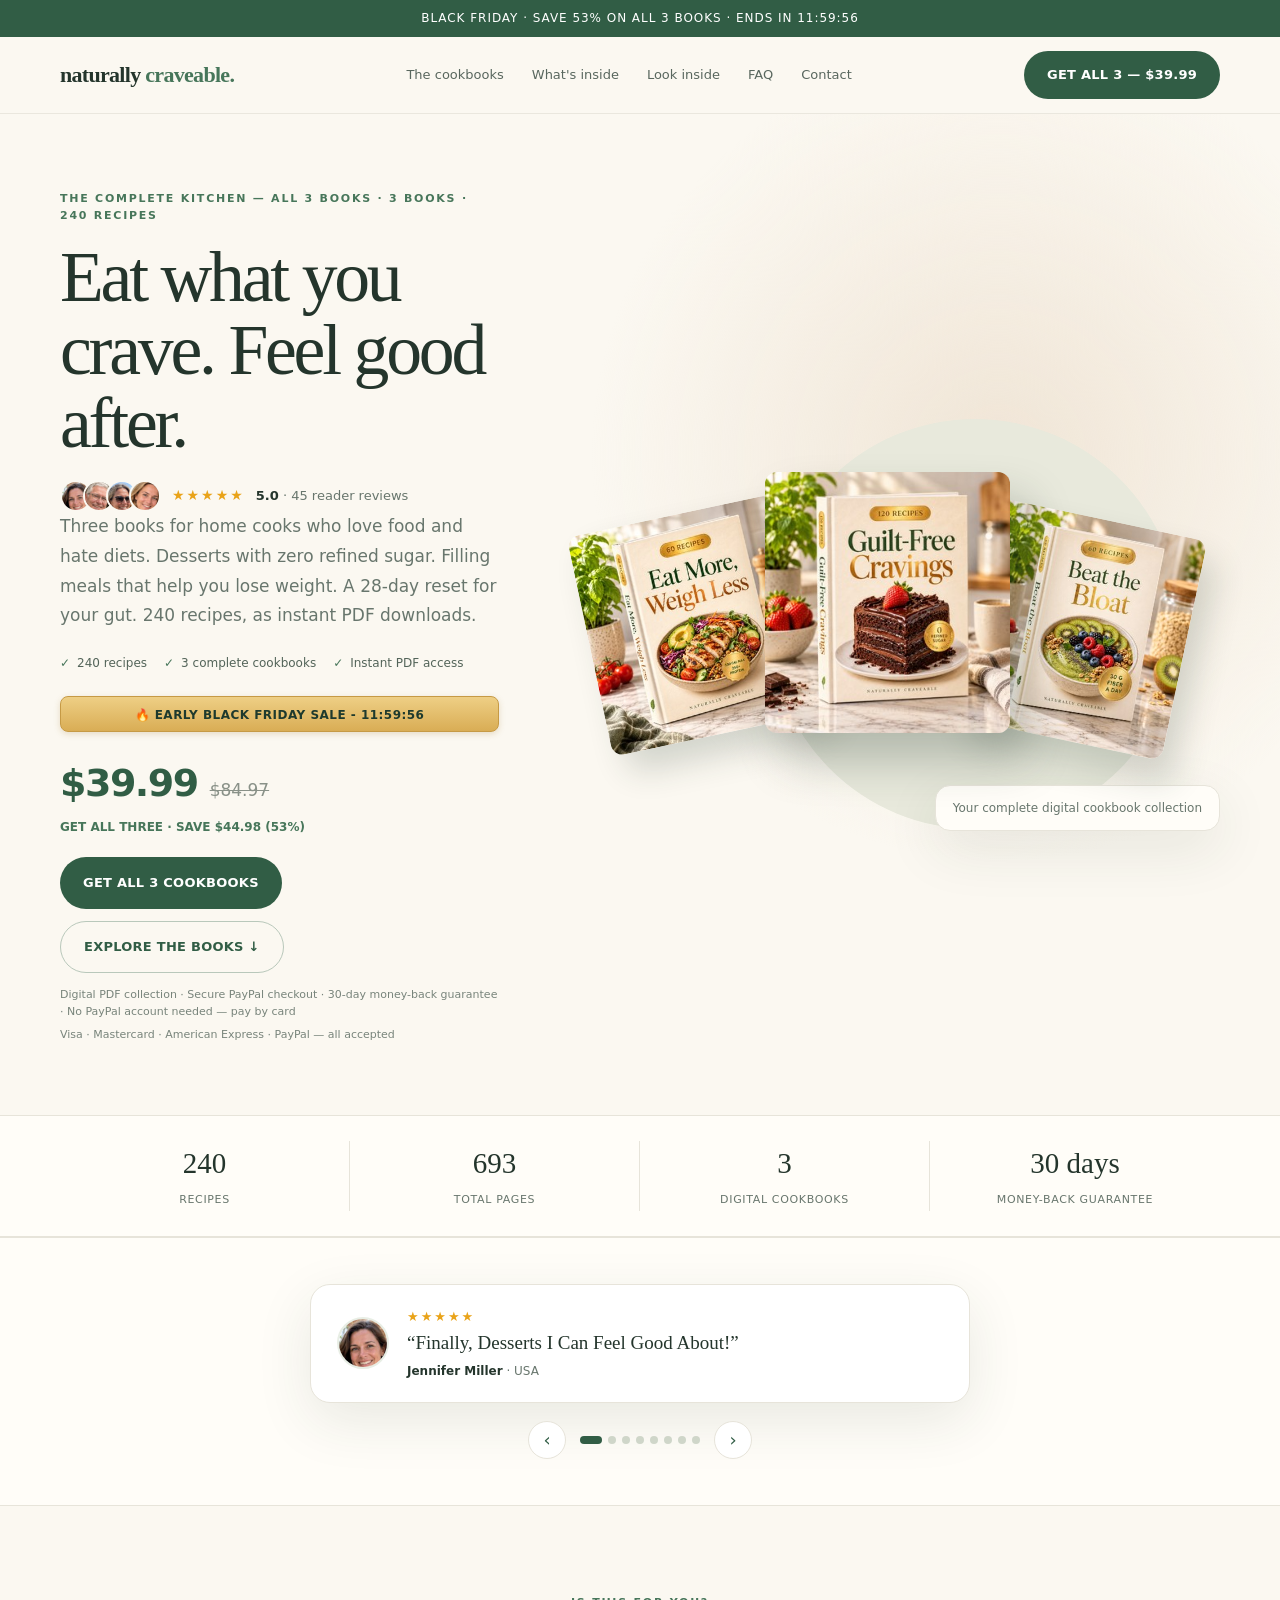
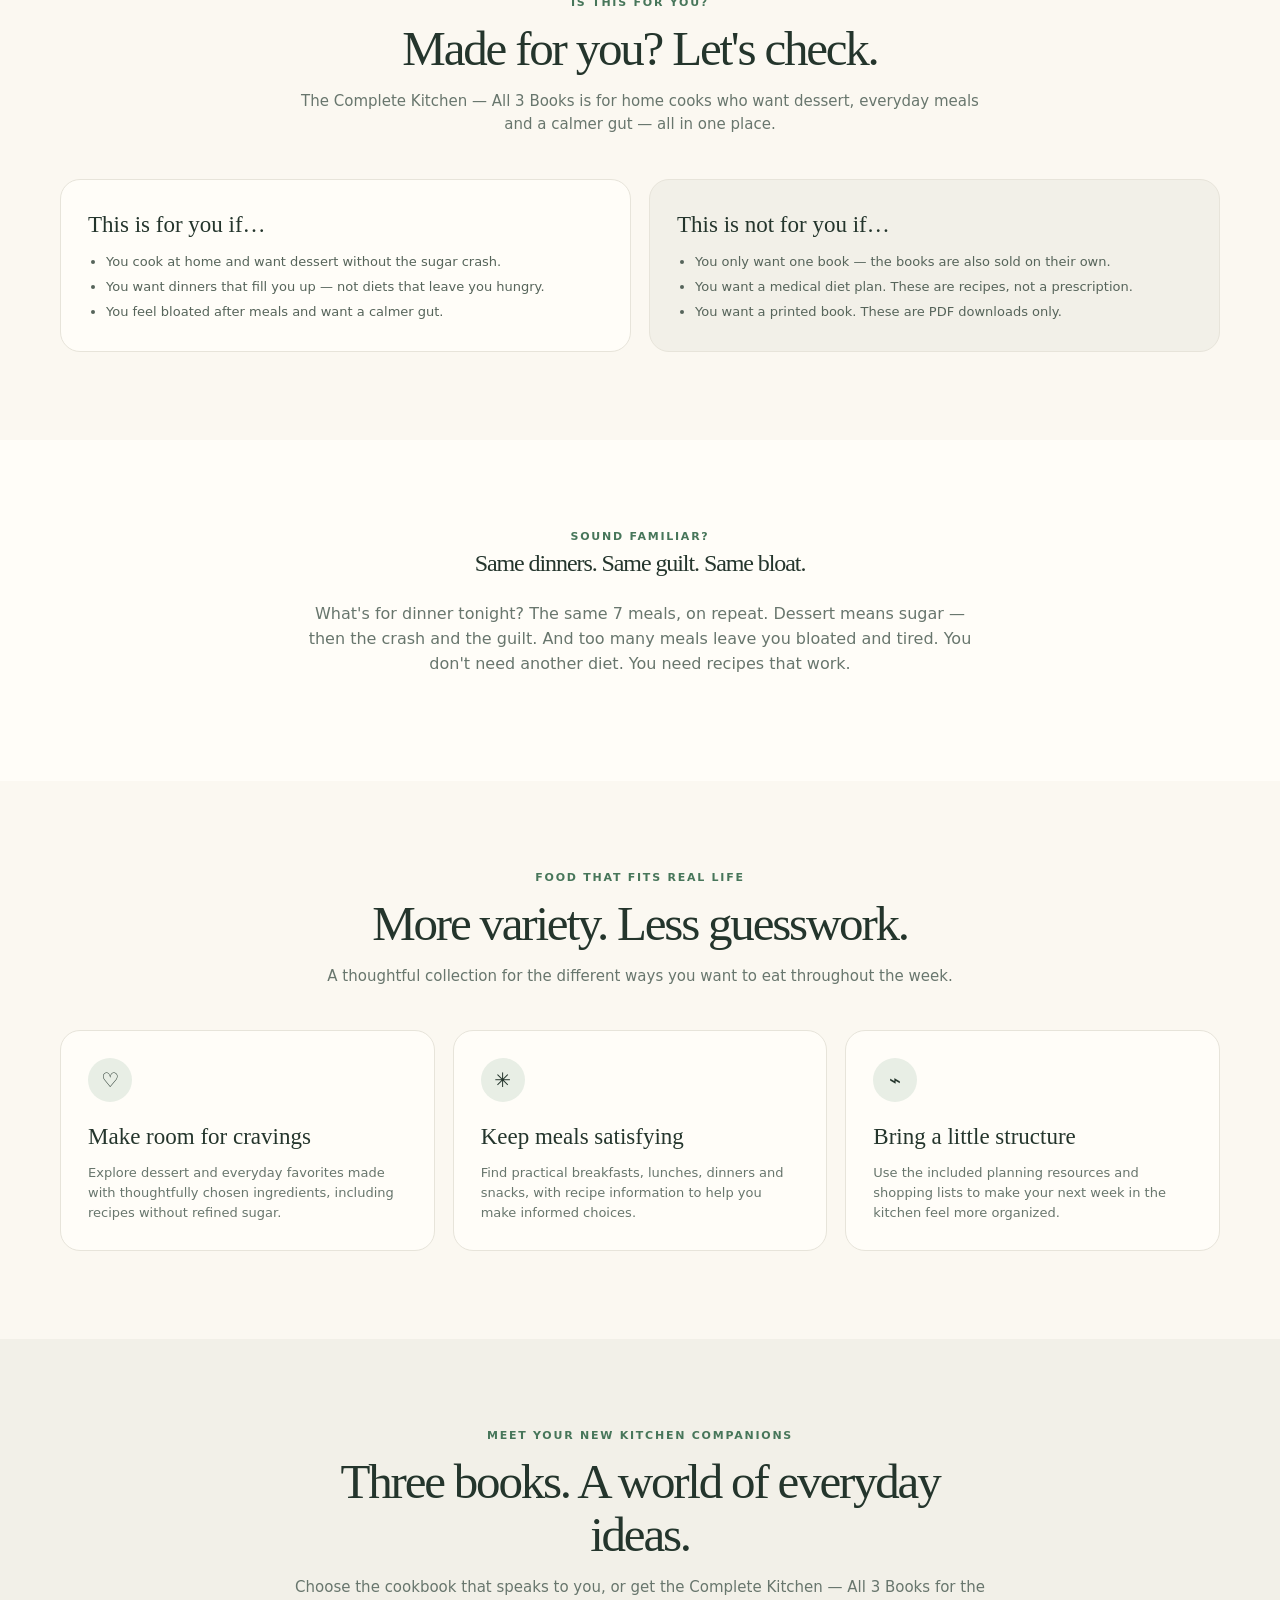
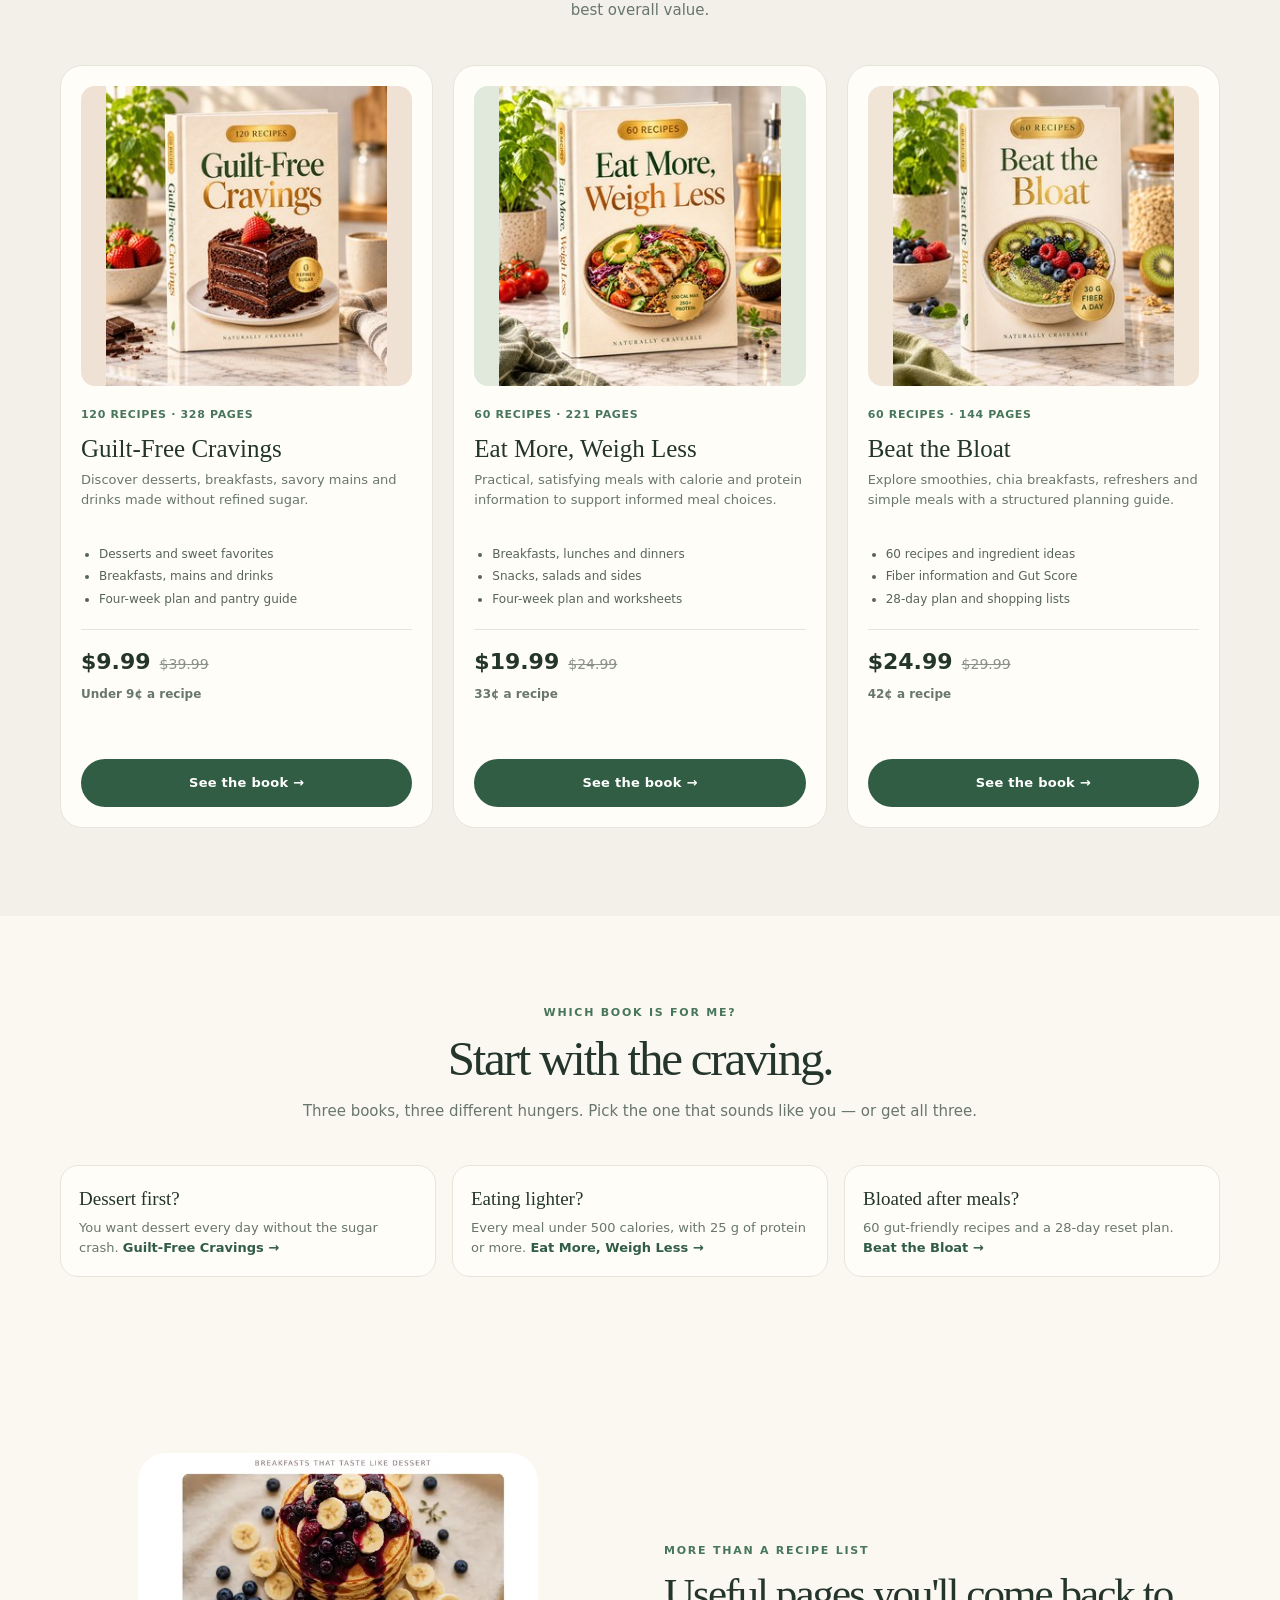
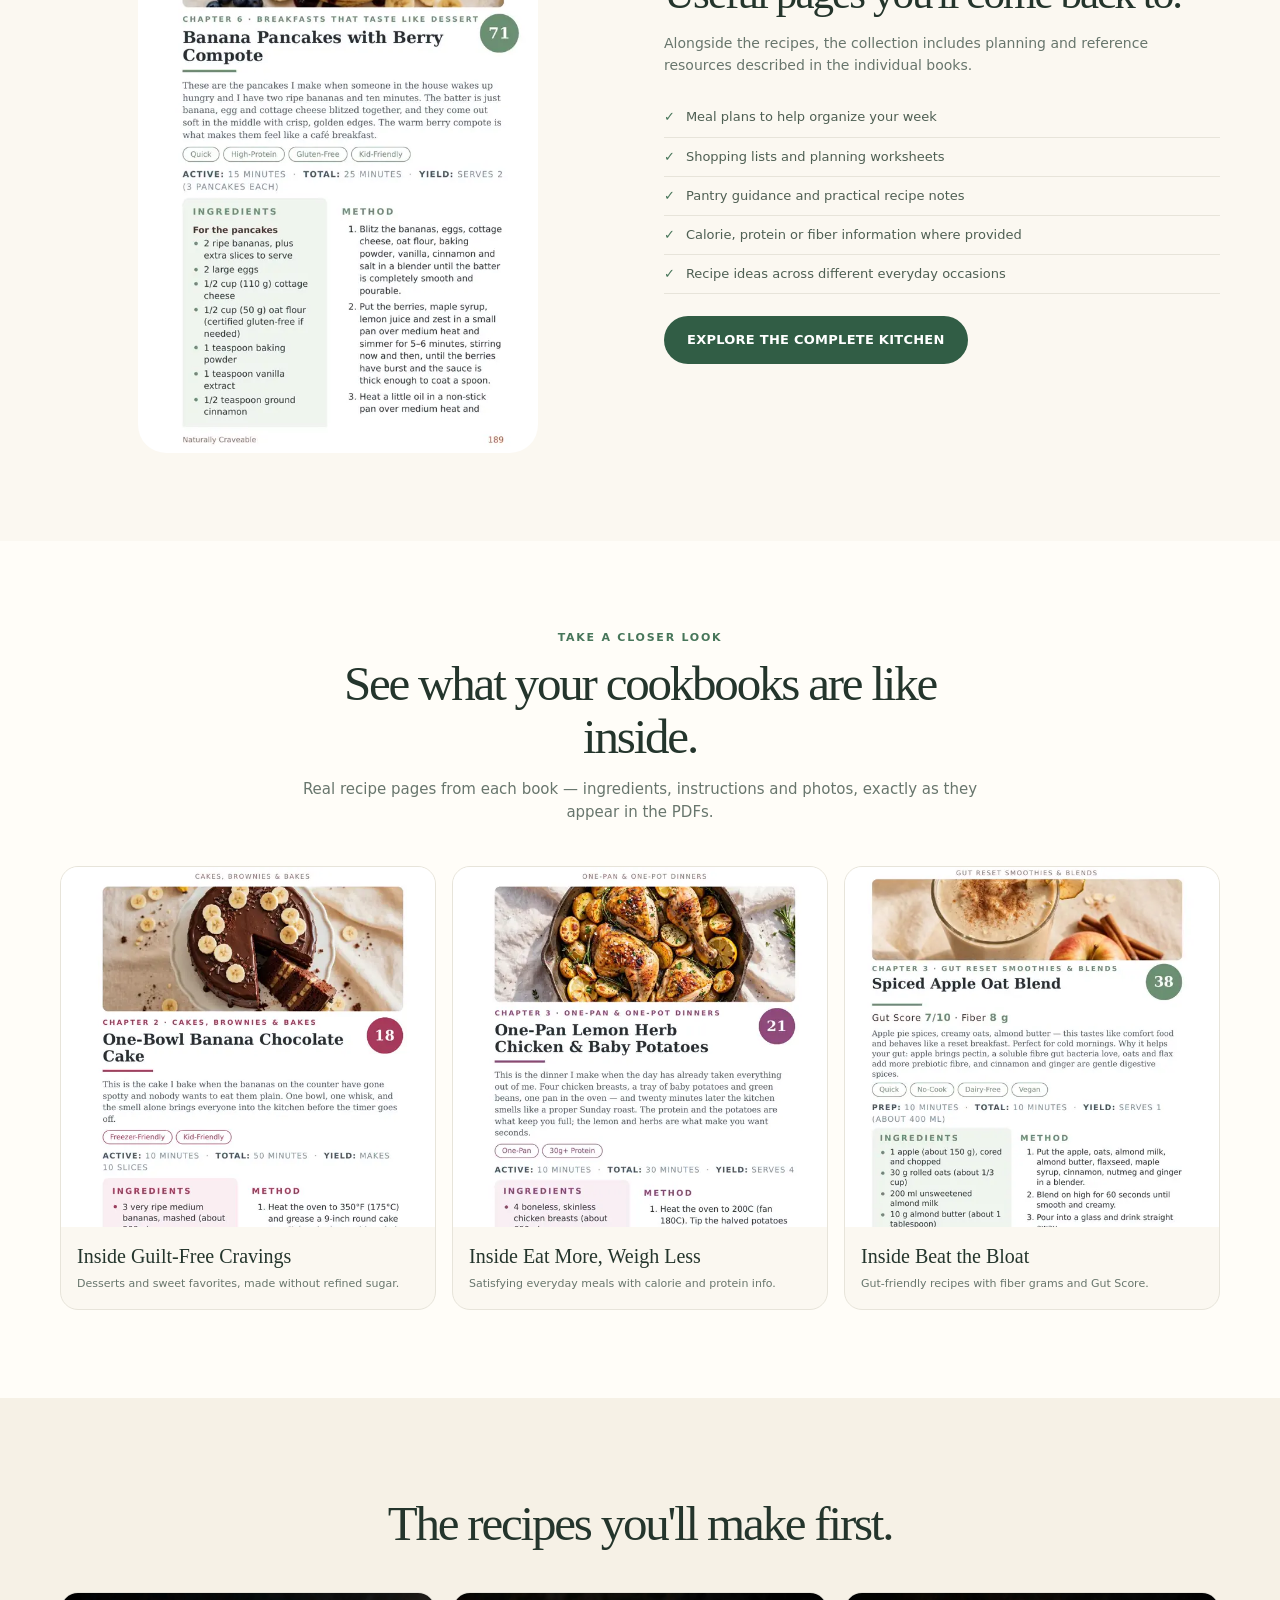
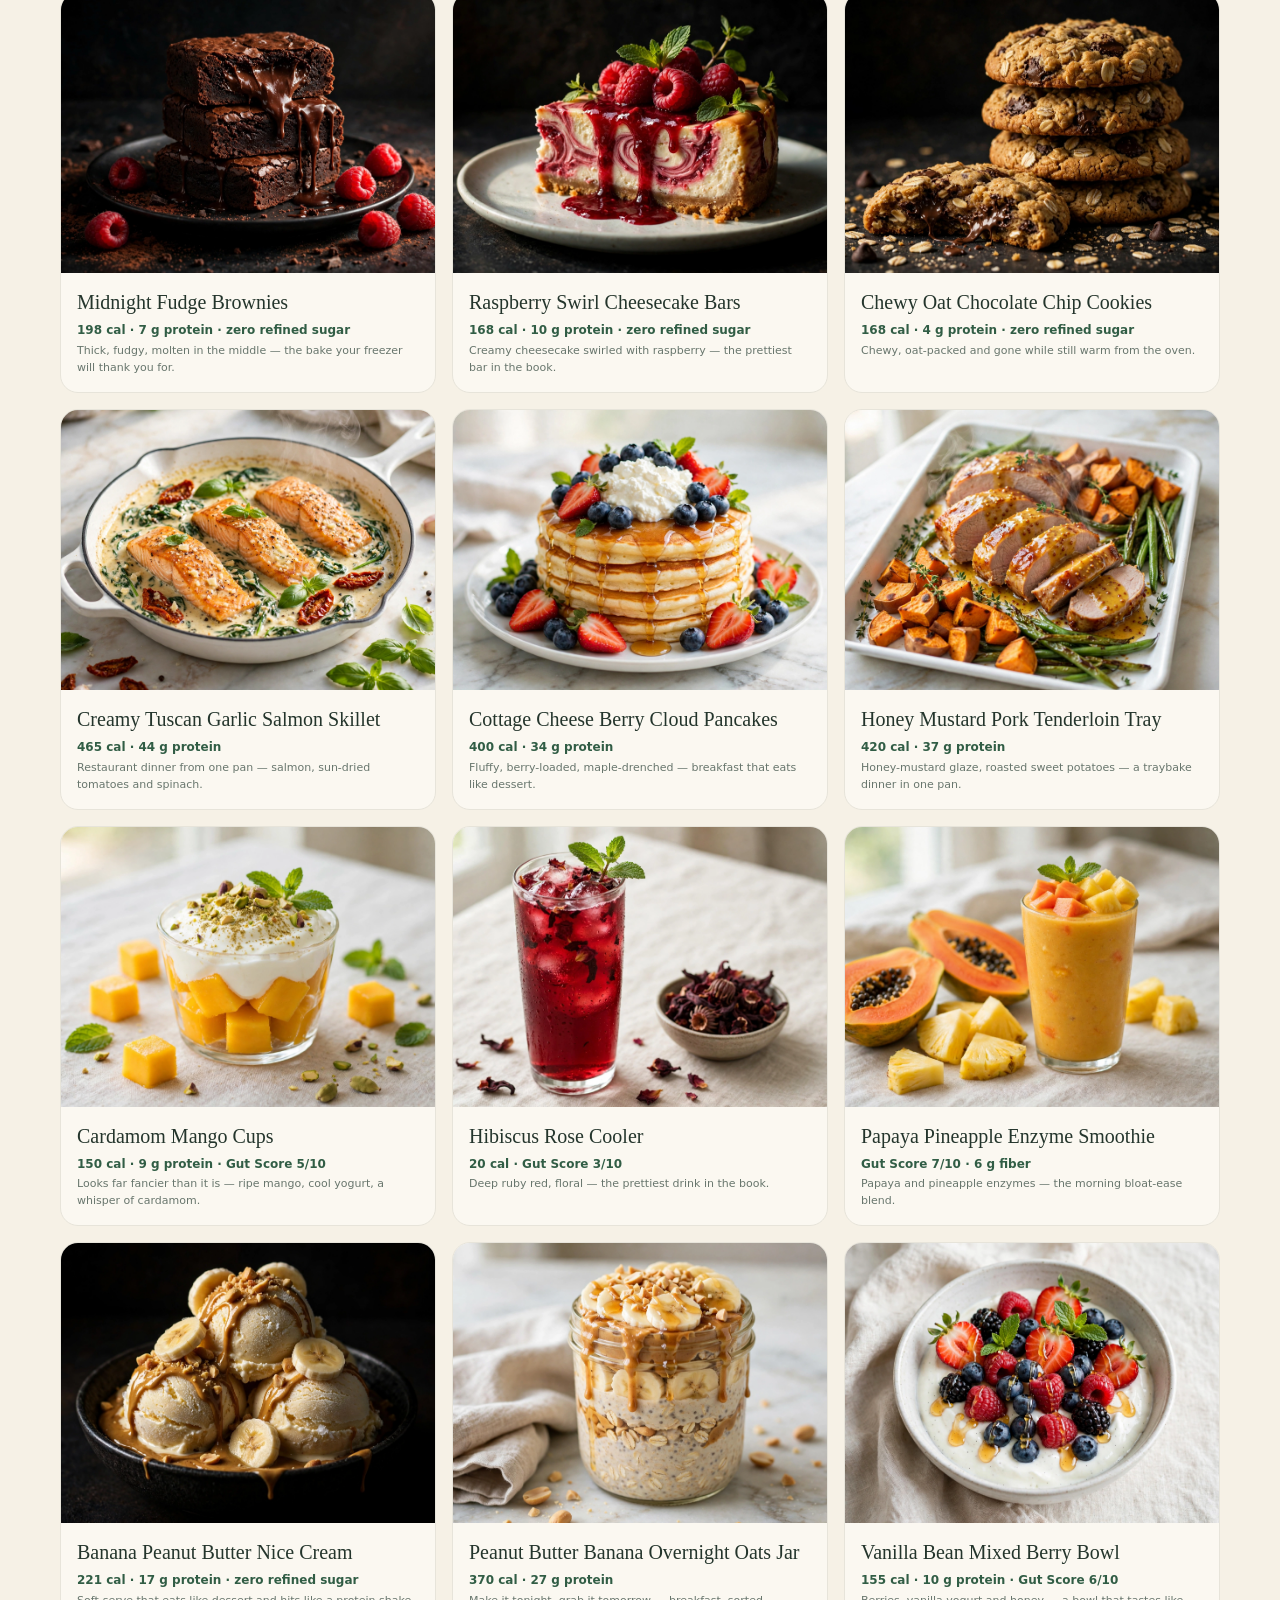
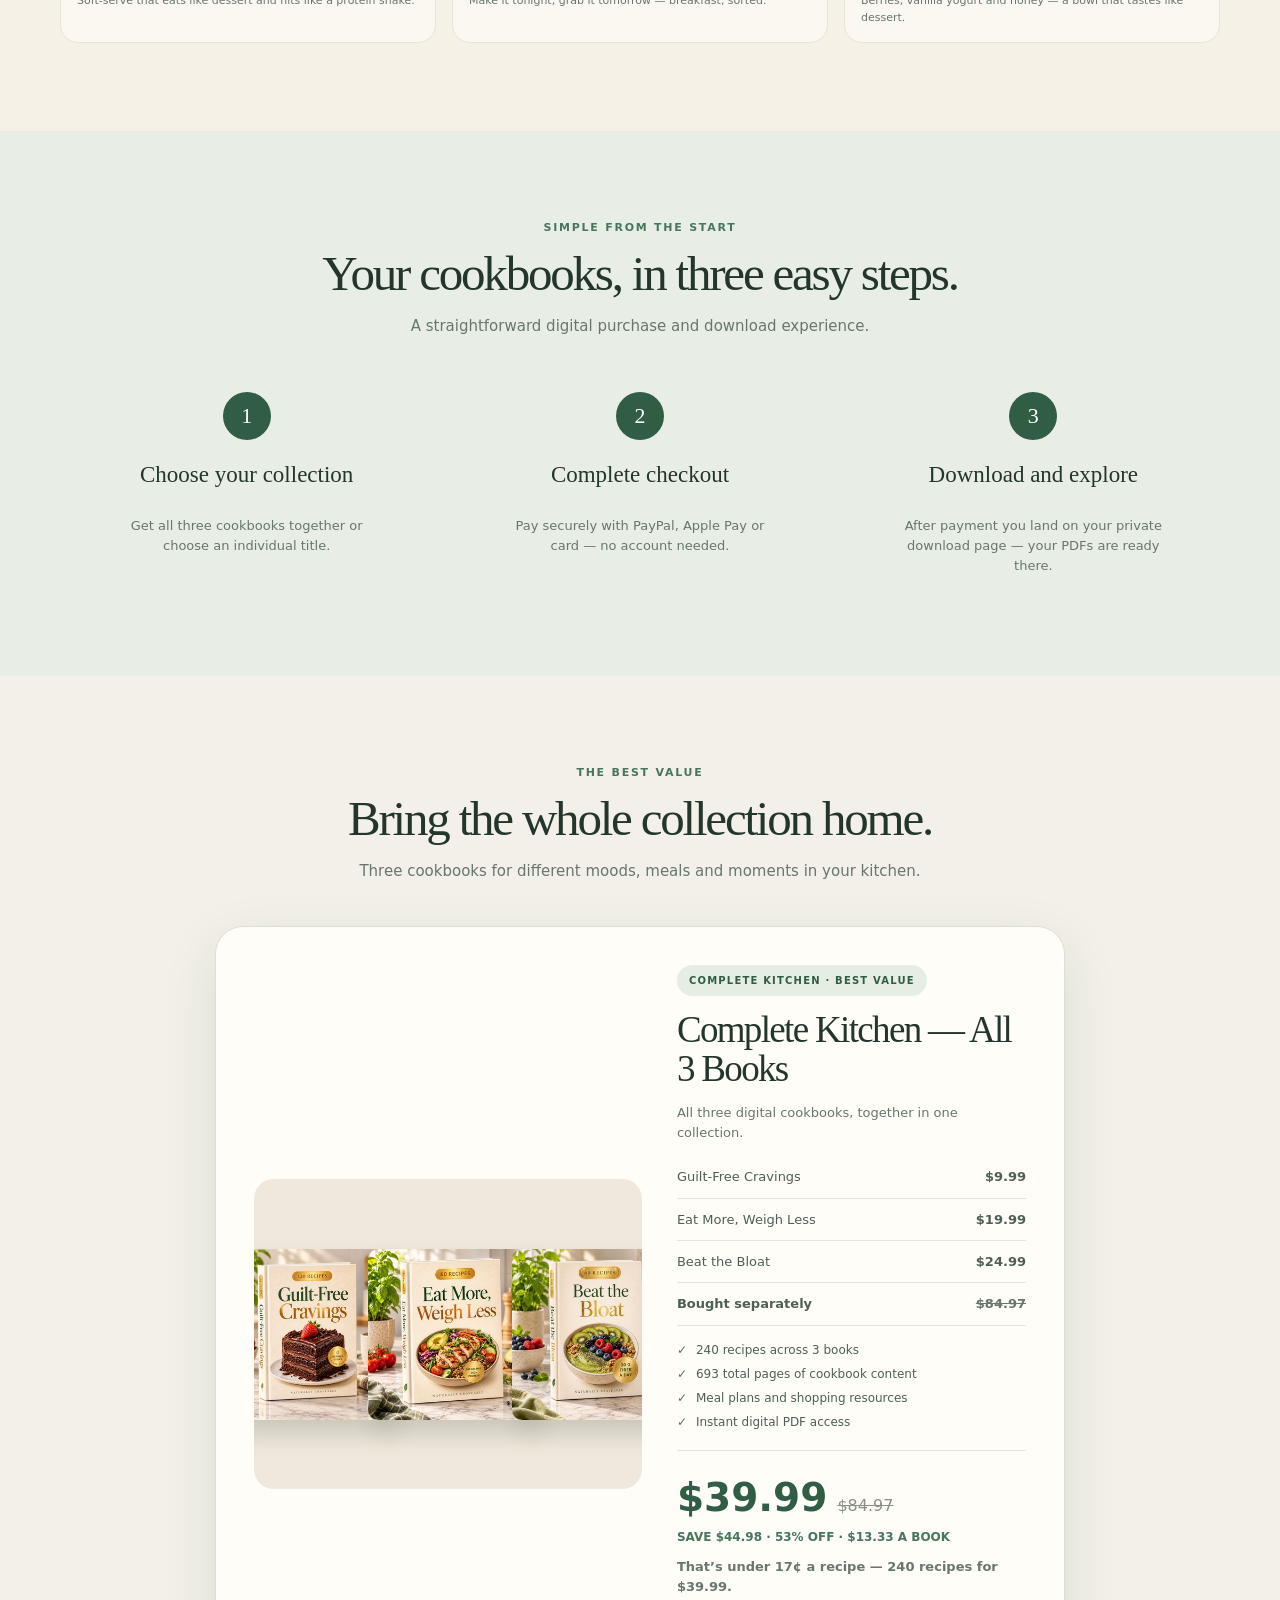
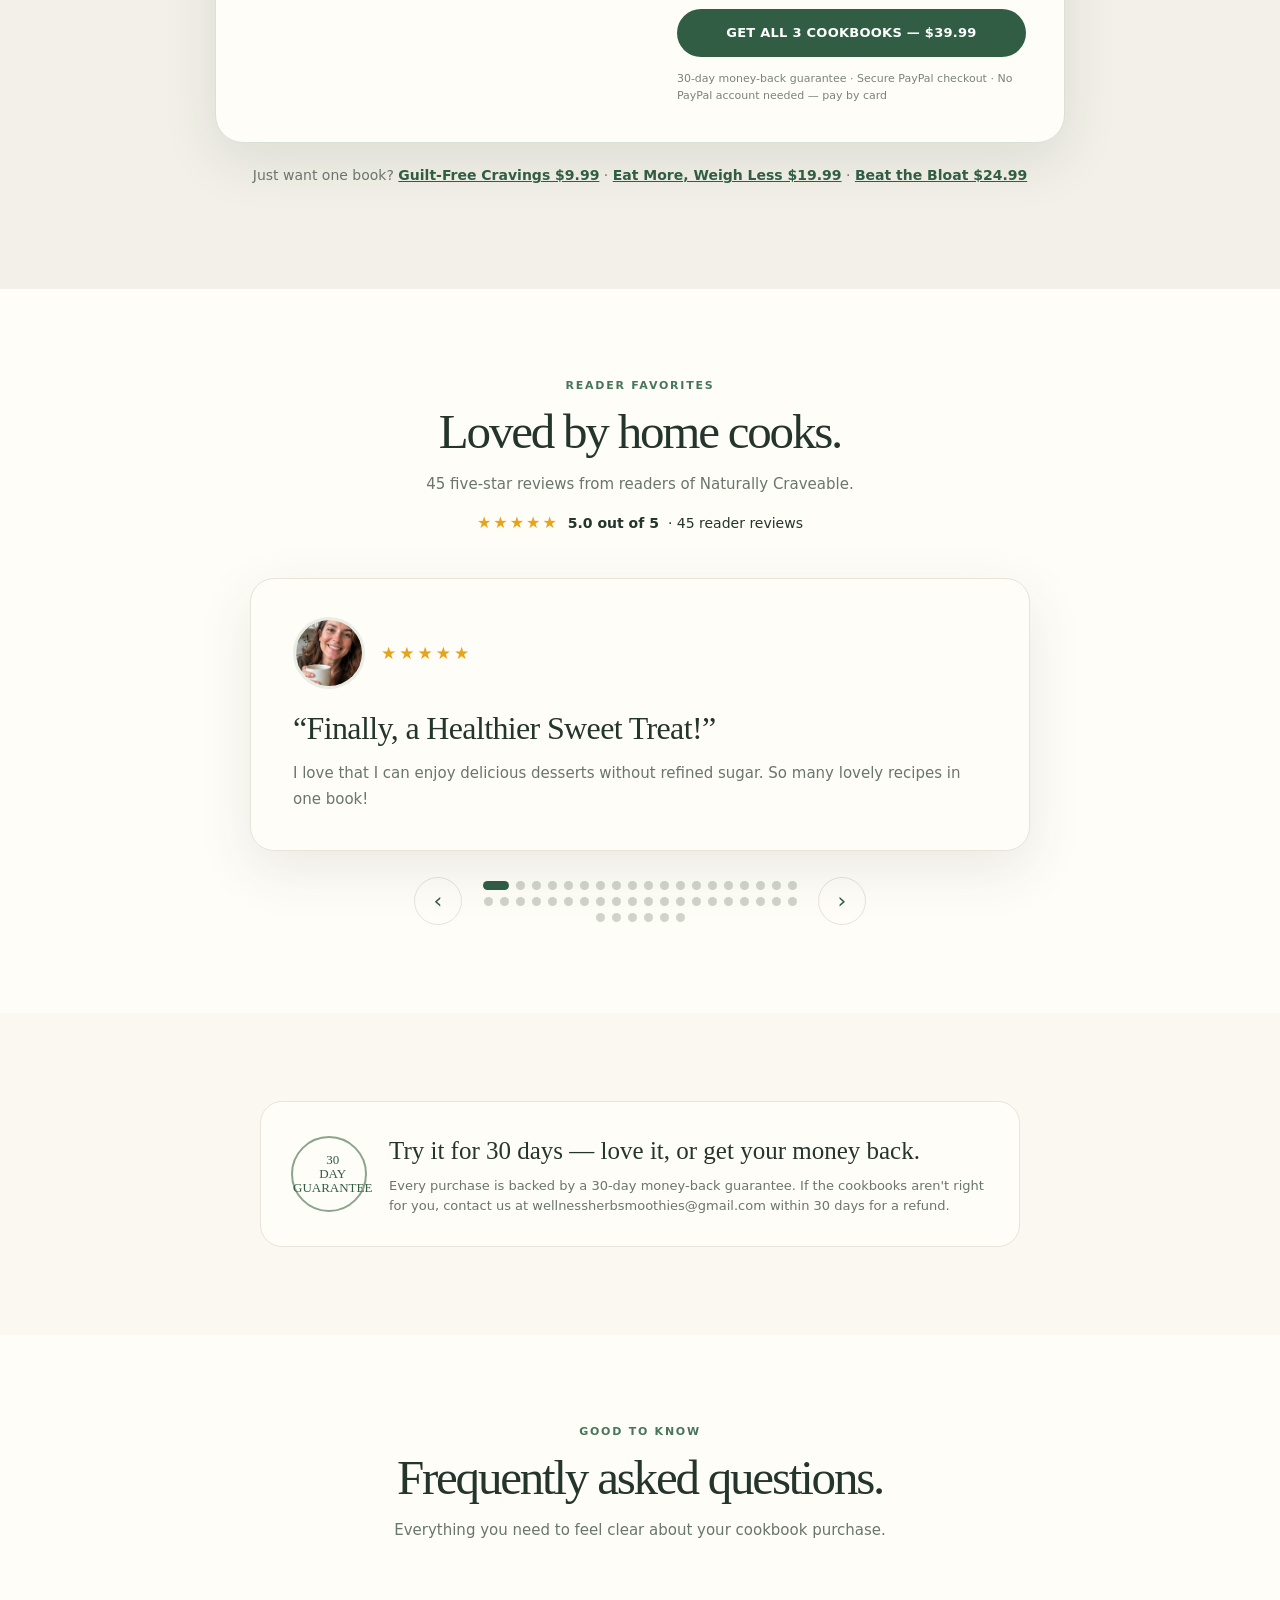
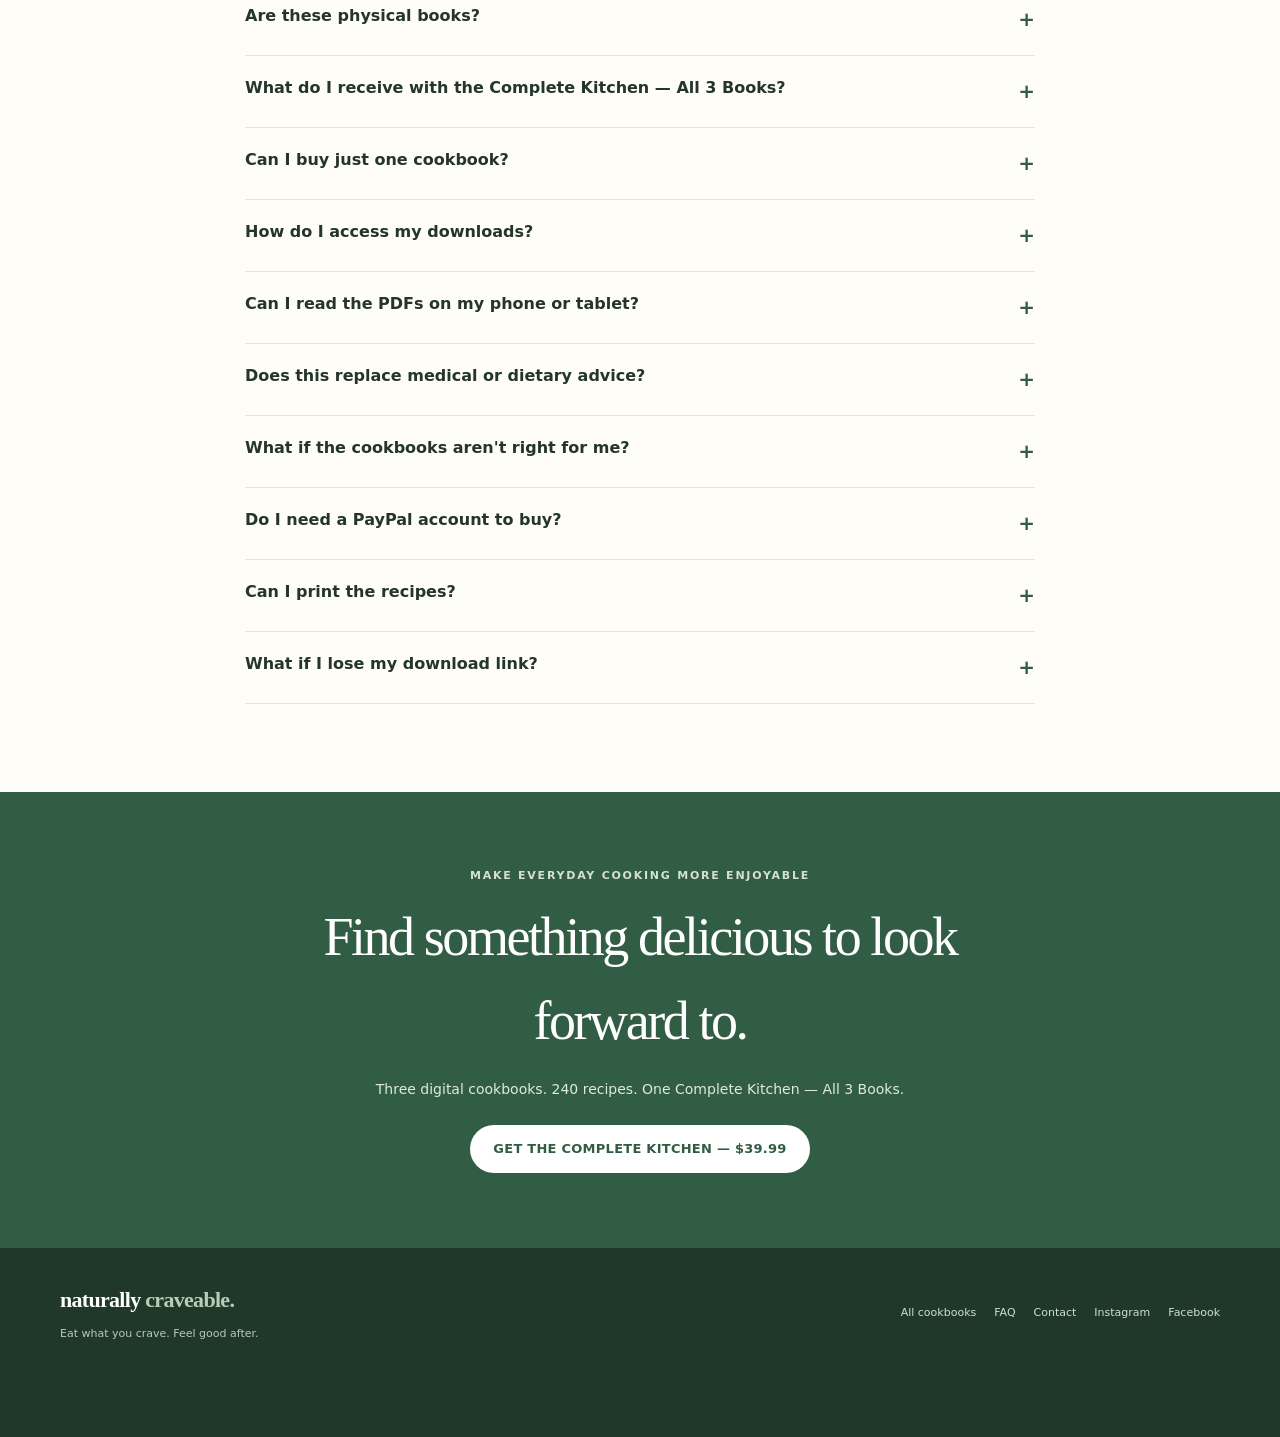
==== commit 5a3d2ec6: "Shop update" ====
--- a/complete-collection.html
+++ b/complete-collection.html
@@ -308,7 +308,7 @@
 </section>
 <section class="preview gallery-sec" id="gallery">
  <div class="wrap">
-  <div class="section-head"><div class="eyebrow">A taste of what's inside</div><h2>The recipes you'll make first.</h2><p>Real recipes from all three books — photographed to make your mouth water. Every one is in its book, with full ingredients, method and nutrition.</p></div>
+  <div class="section-head"><h2>The recipes you'll make first.</h2></div>
   <div class="preview-grid">
    <article class="preview-card"><div class="preview-img gallery-img"><img src="assets/gallery-b1-brownies.webp" alt="Midnight Fudge Brownies — thick fudge brownies with molten chocolate centre" loading="lazy"></div><h3>Midnight Fudge Brownies</h3><p class="macro">198 cal · 7 g protein · zero refined sugar</p><p>Thick, fudgy, molten in the middle — the bake your freezer will thank you for.</p></article>
    <article class="preview-card"><div class="preview-img gallery-img"><img src="assets/gallery-b1-cheesecake-bars.webp" alt="Raspberry Swirl Cheesecake Bars — creamy cheesecake with raspberry coulis" loading="lazy"></div><h3>Raspberry Swirl Cheesecake Bars</h3><p class="macro">168 cal · 10 g protein · zero refined sugar</p><p>Creamy cheesecake swirled with raspberry — the prettiest bar in the book.</p></article>
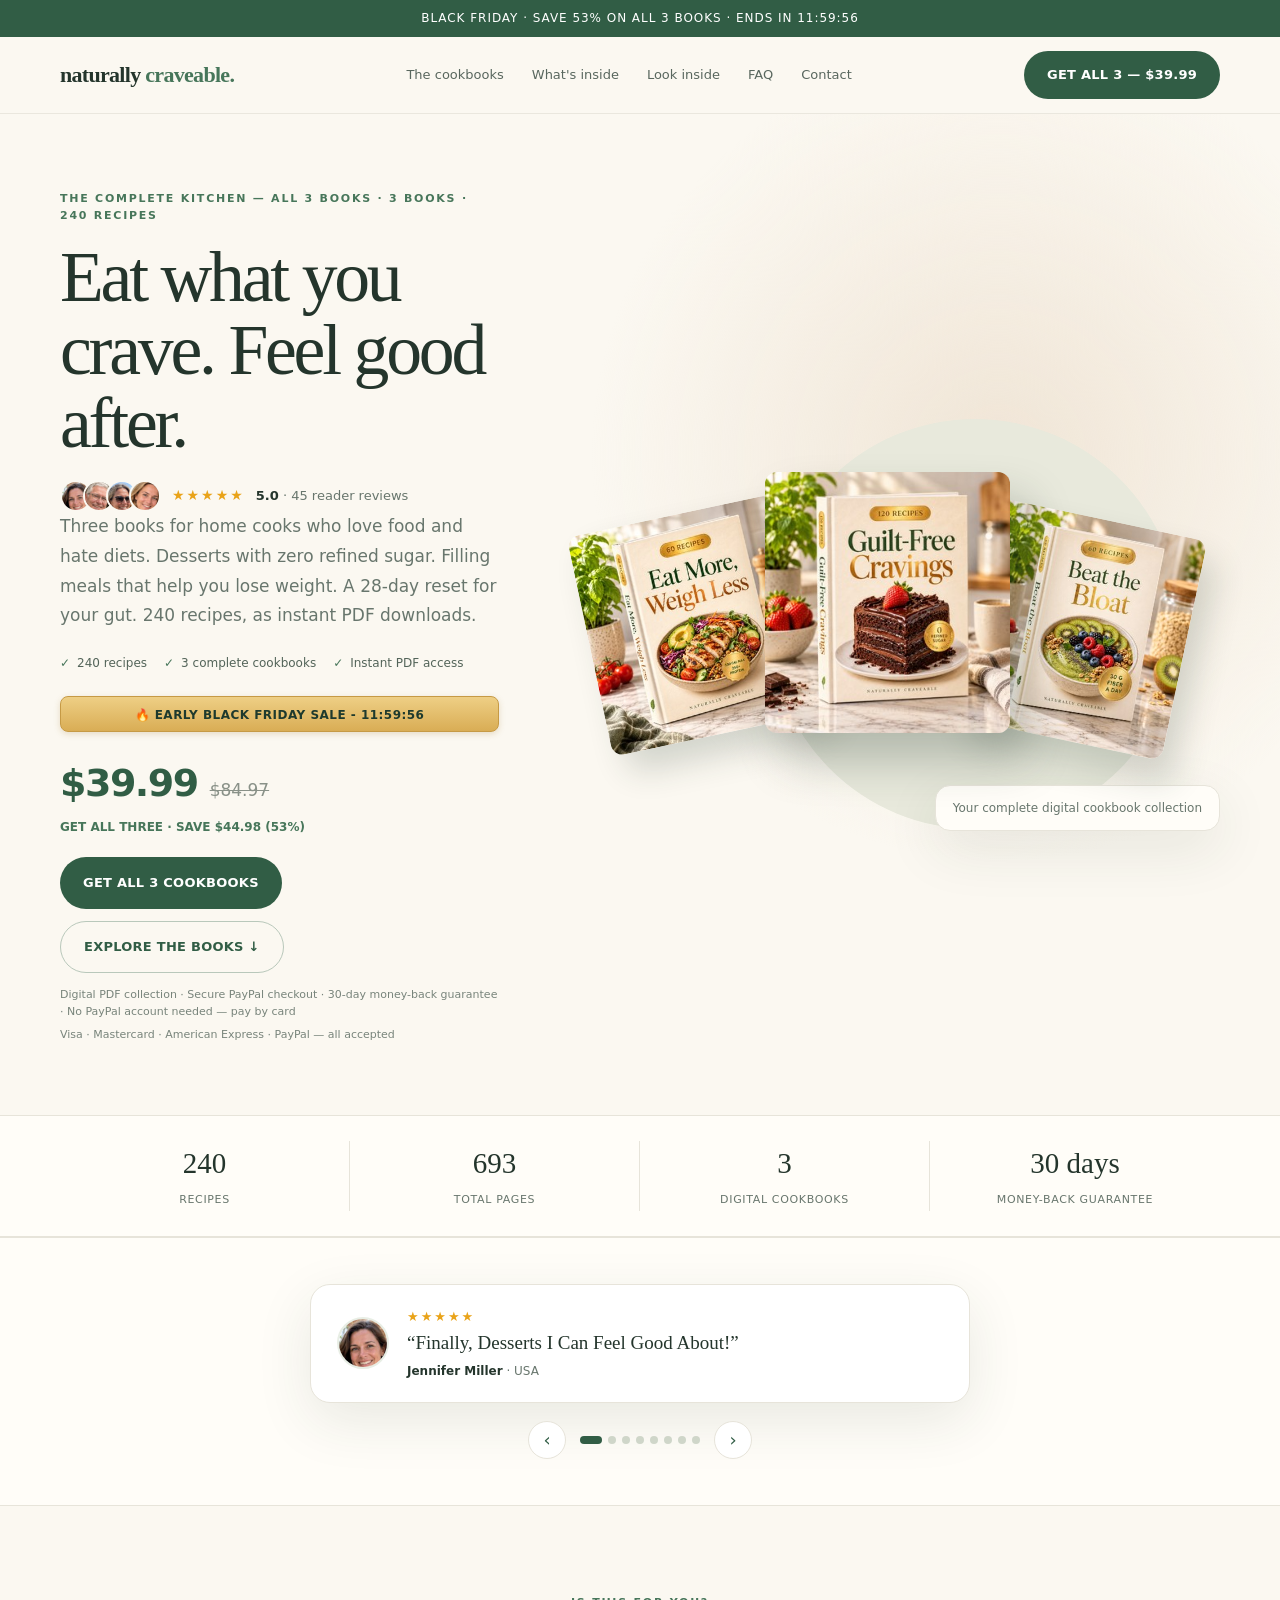
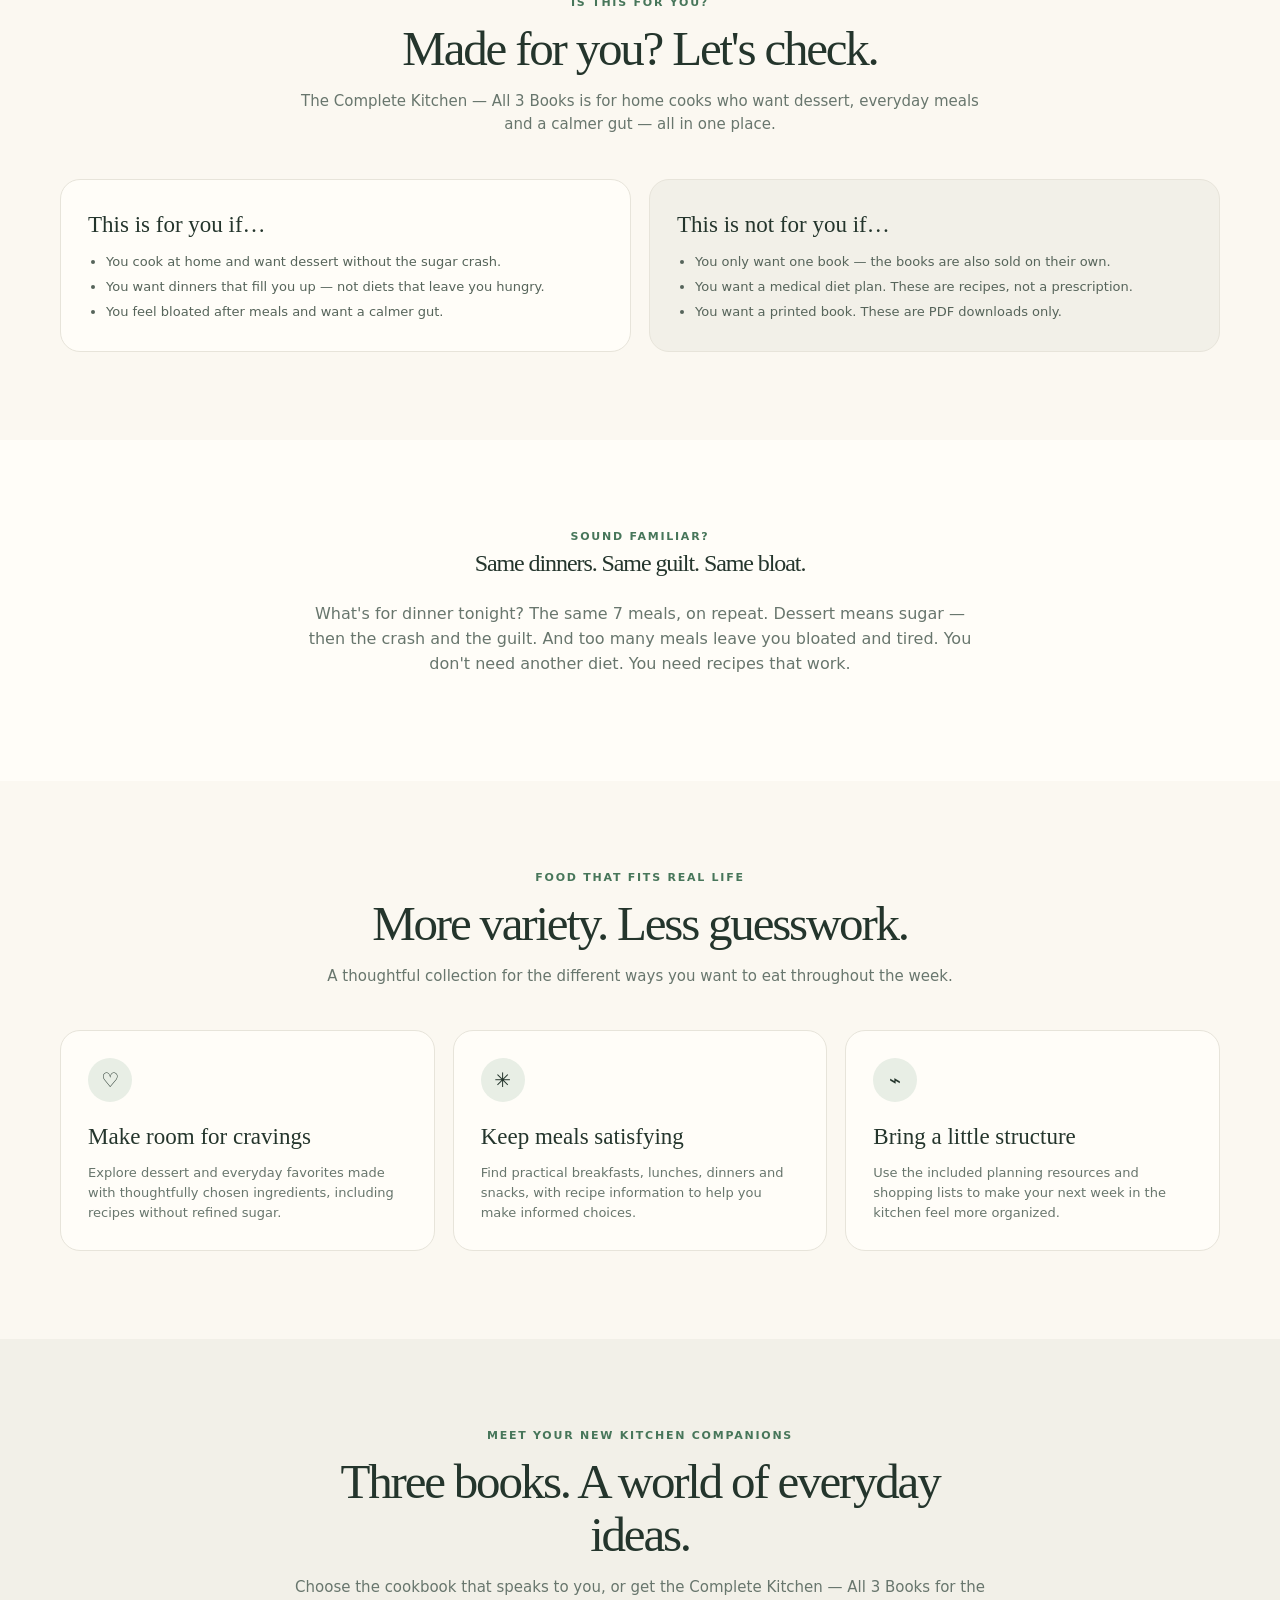
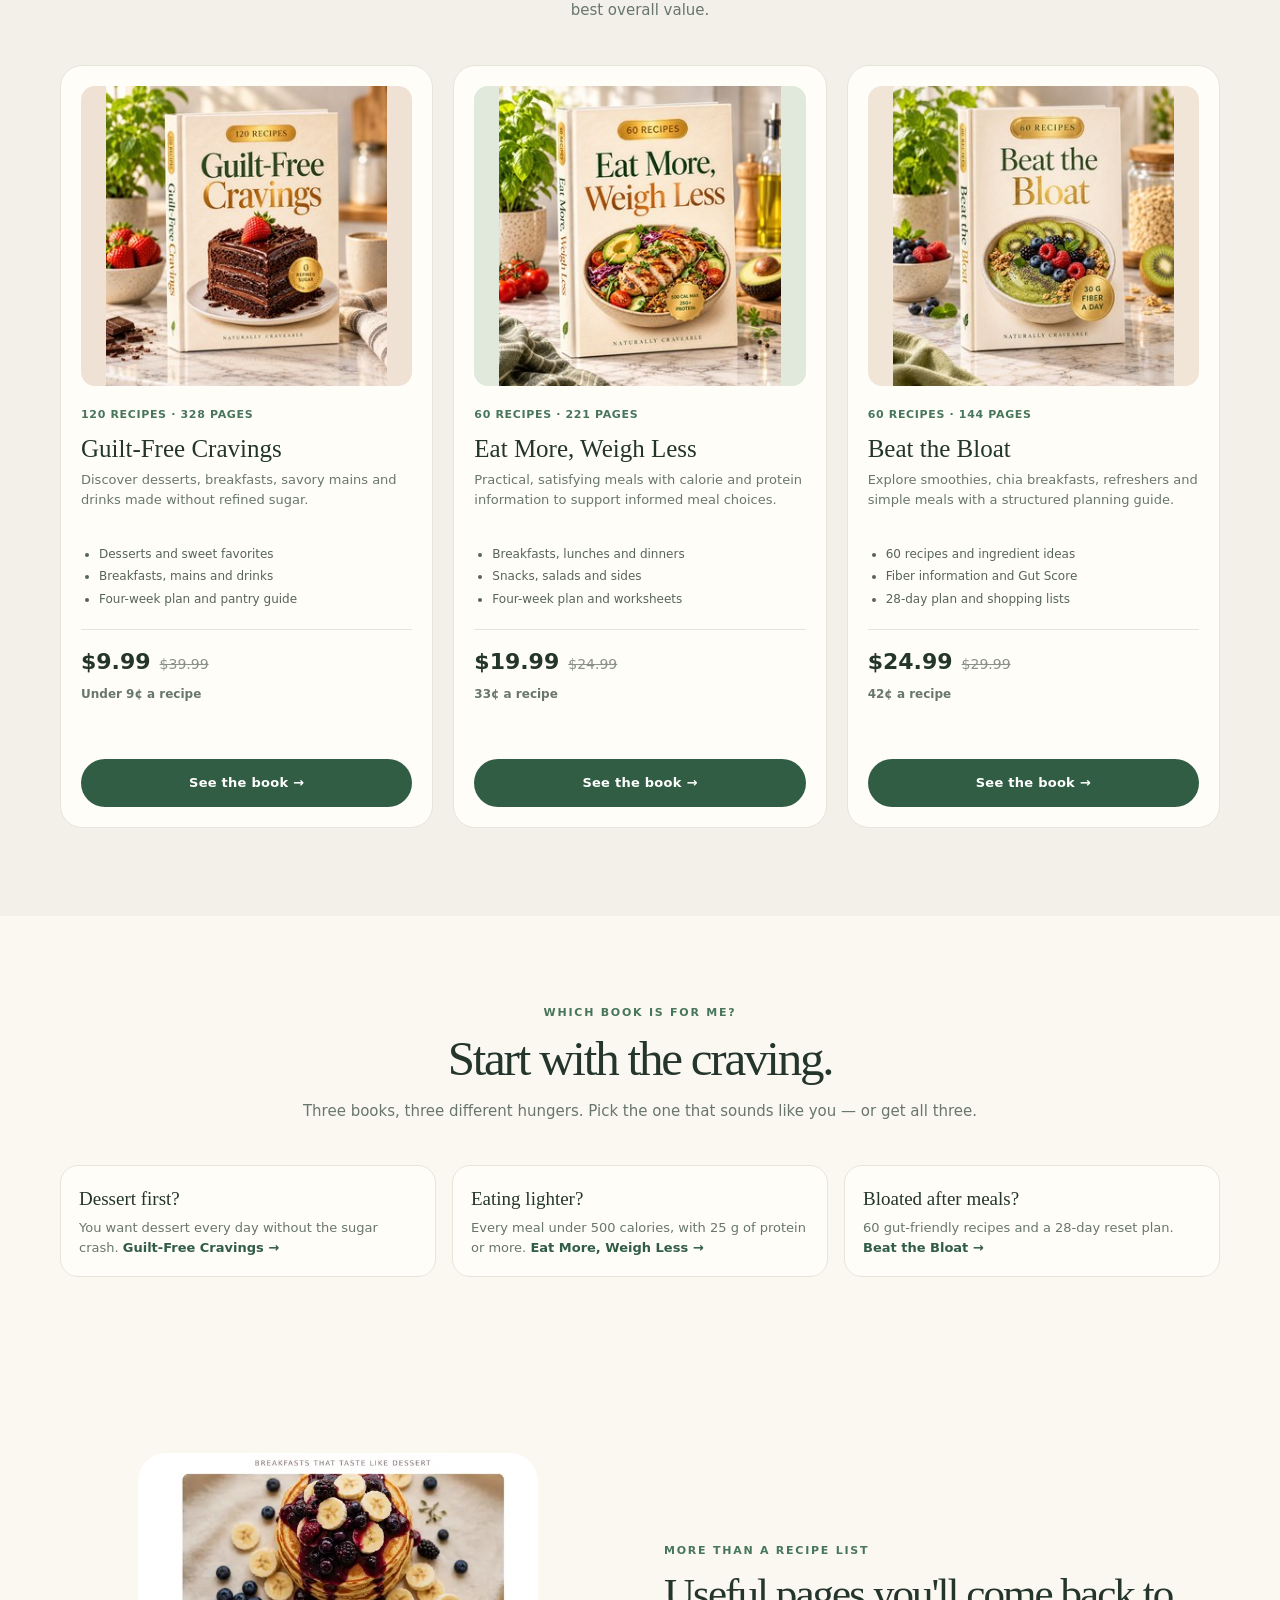
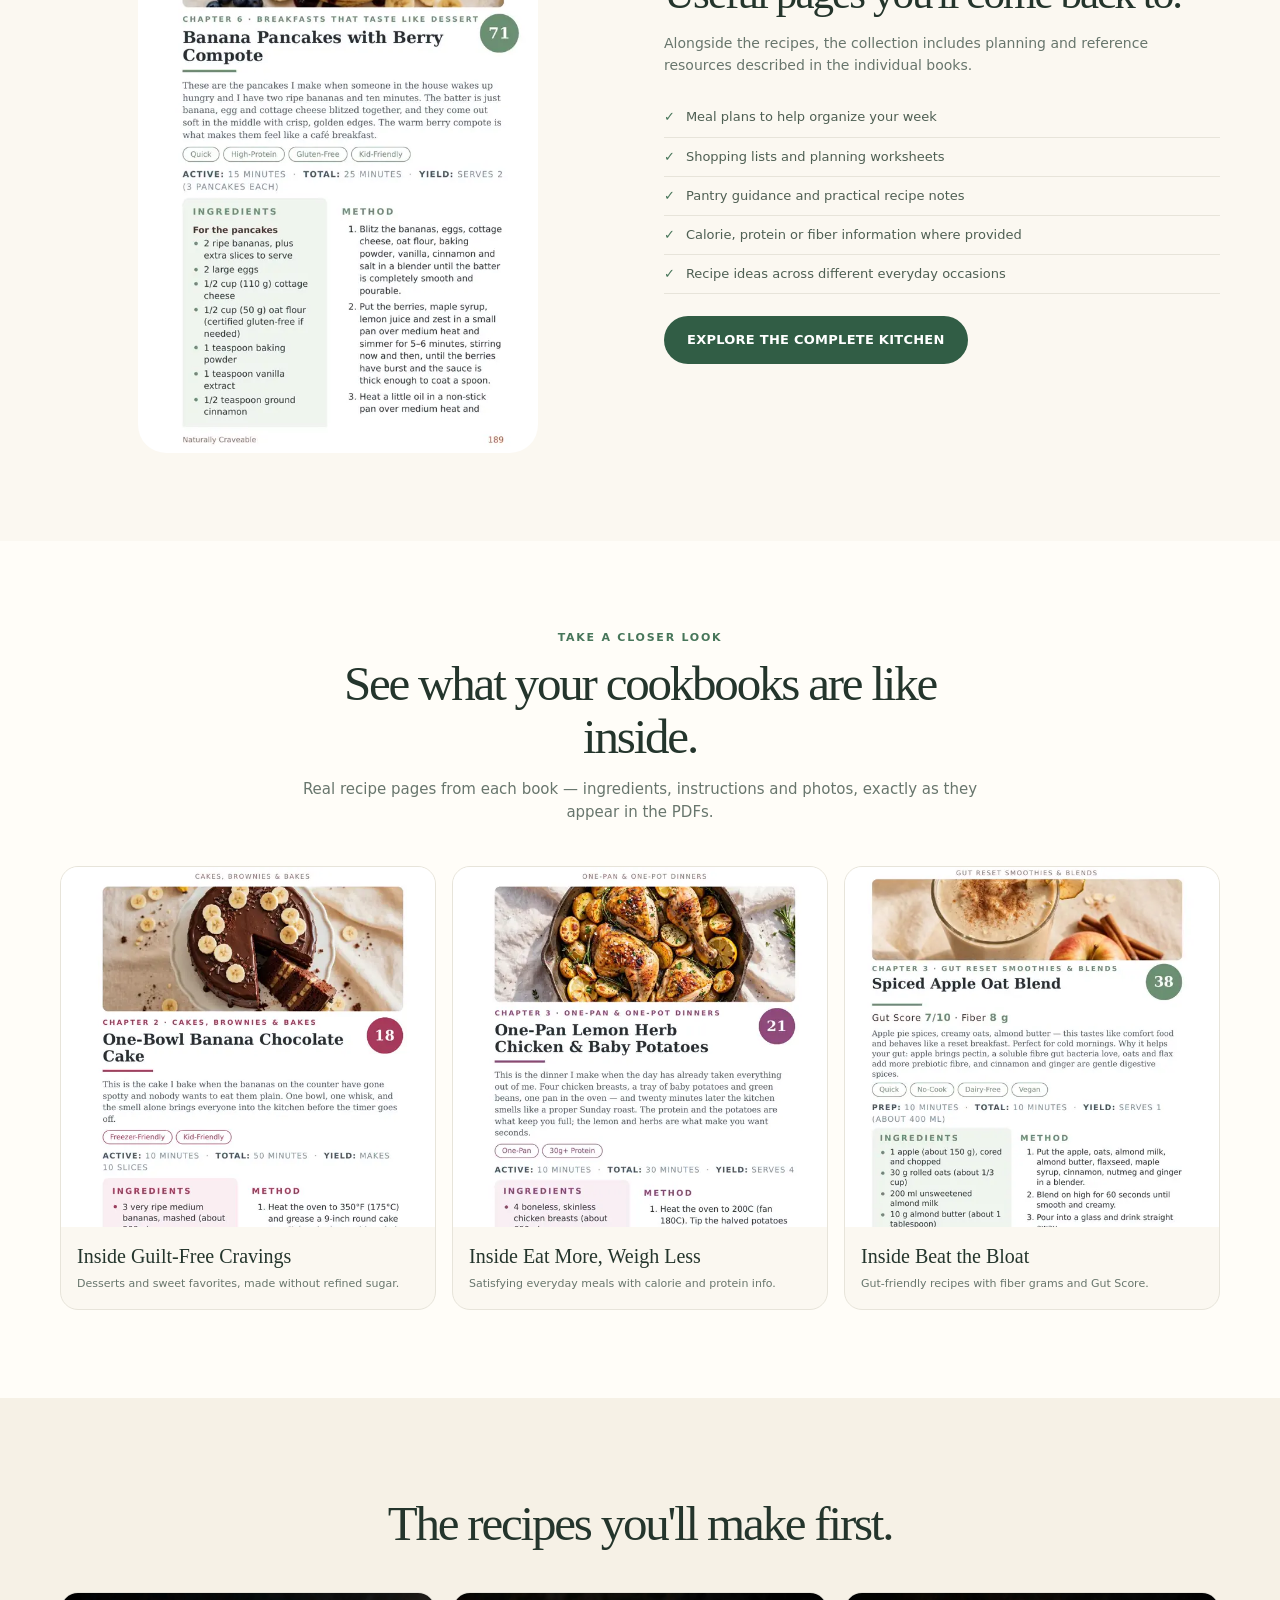
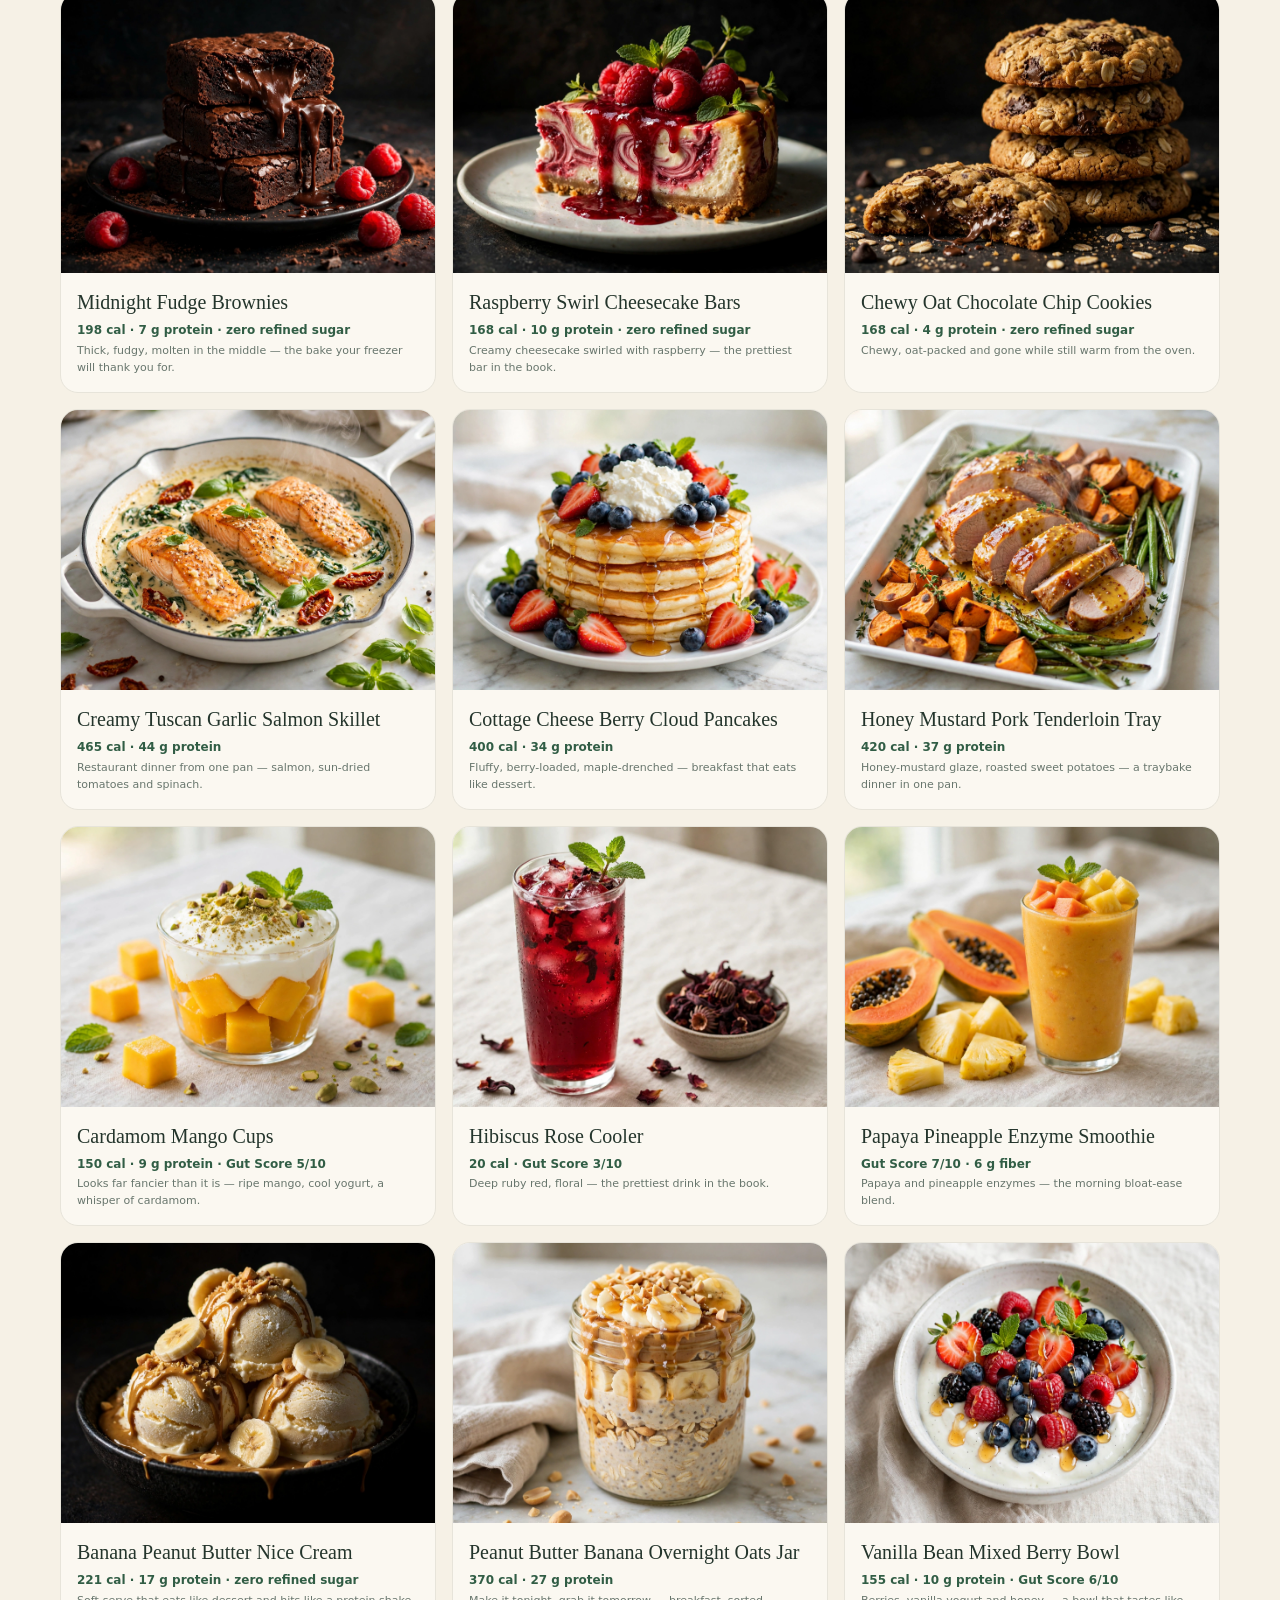
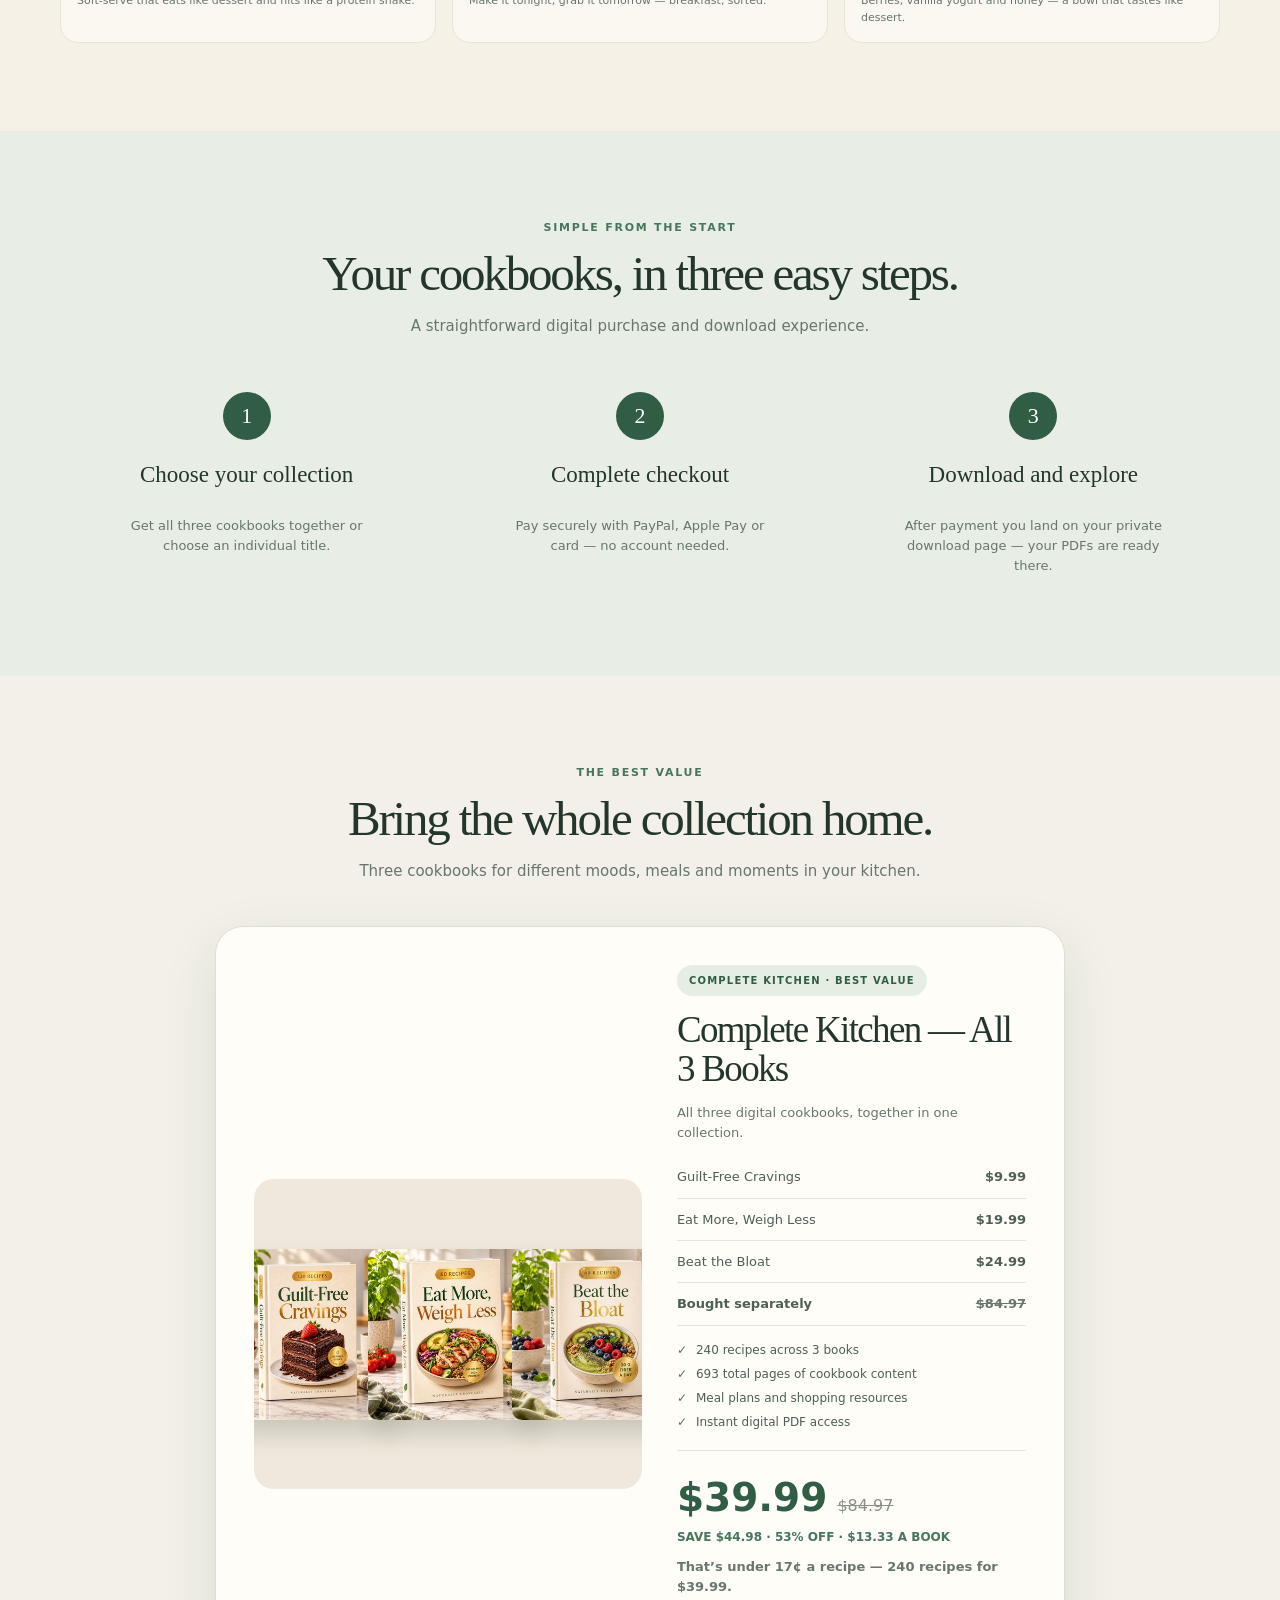
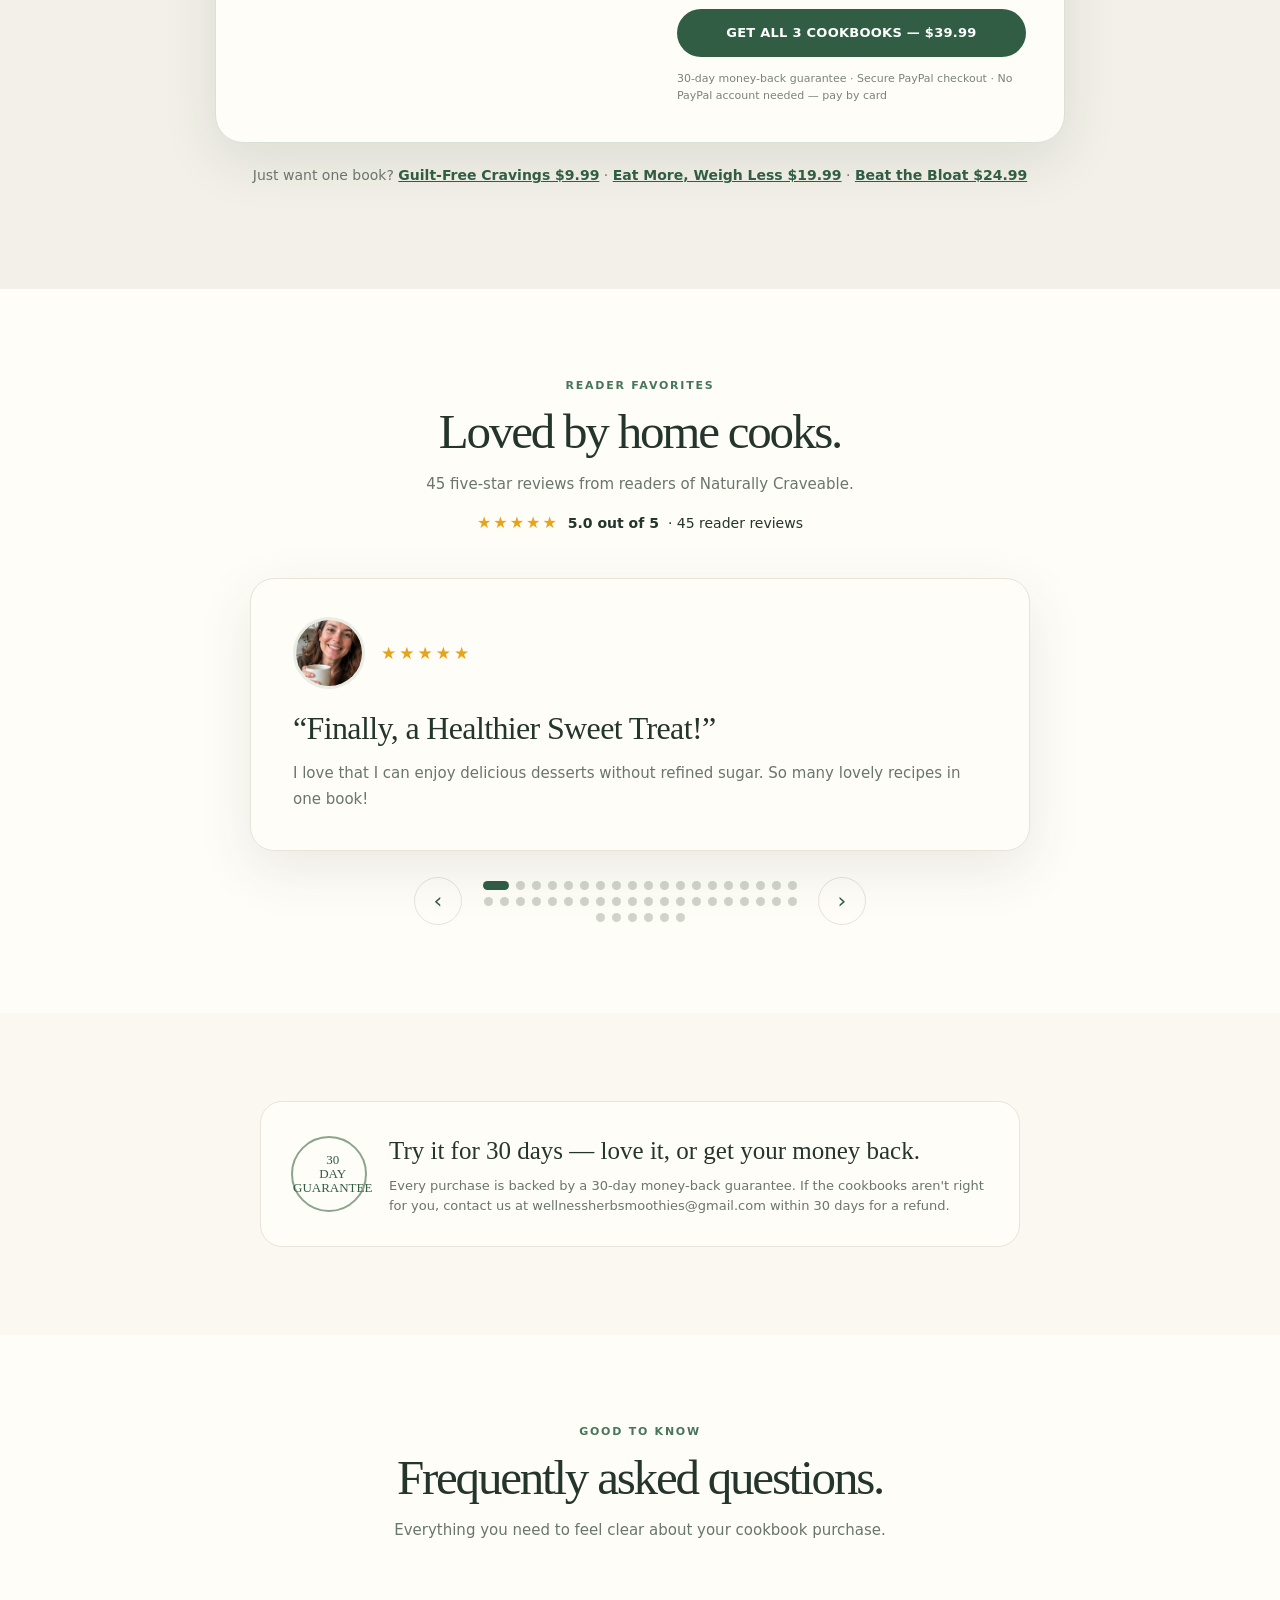
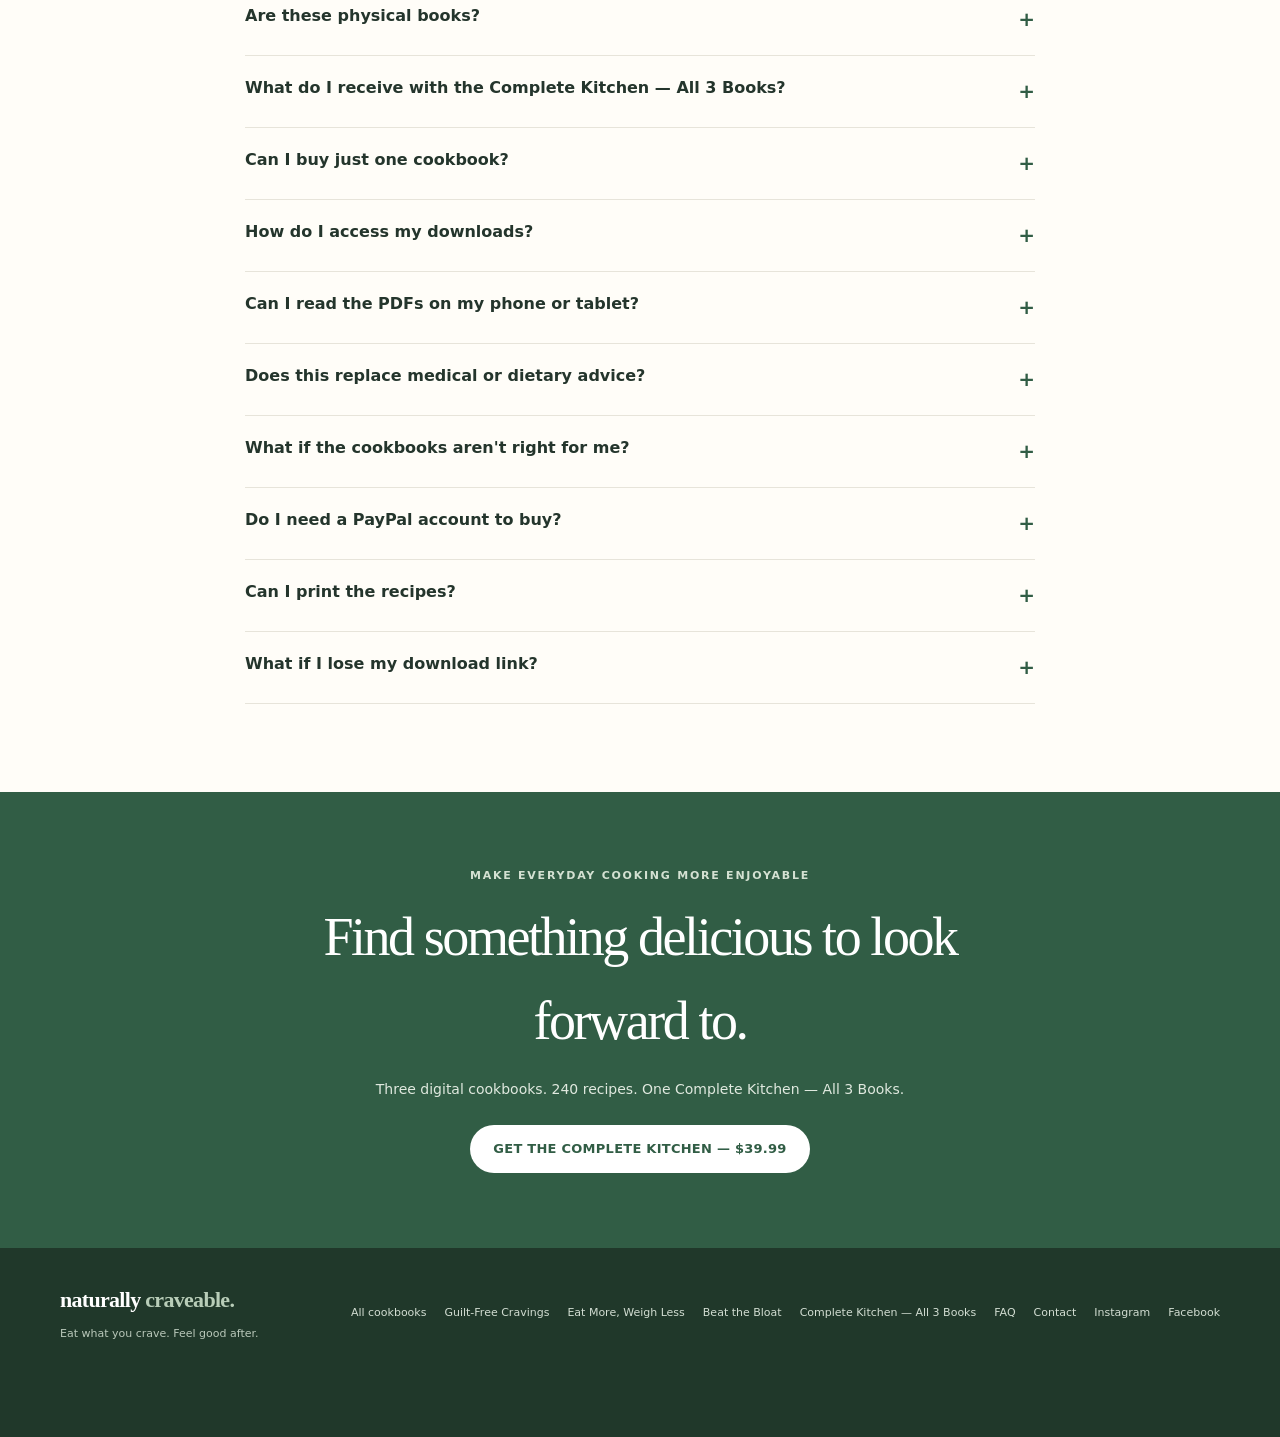
==== commit e9b28fc0: "Shop update" ====
--- a/complete-collection.html
+++ b/complete-collection.html
@@ -12,20 +12,20 @@
 <link rel="apple-touch-icon" sizes="180x180" href="apple-touch-icon.png">
 <title>Naturally Craveable: Complete Kitchen — All 3 Books | 240 Recipes</title>
 <meta name="description" content="All three Naturally Craveable cookbooks — 240 recipes for desserts, everyday meals and your gut — for $39.99. Zero refined sugar desserts, under-500-calorie meals, and a 28-day gut reset. Instant PDF download.">
-<link rel="canonical" href="https://craveable.click/complete-collection.html">
-<script type="application/ld+json">{"@context": "https://schema.org", "@type": "Product", "name": "Naturally Craveable: Complete Kitchen — All 3 Books", "image": "https://craveable.click/assets/cover-bundle.jpg", "description": "All three Naturally Craveable cookbooks — 240 recipes for desserts, everyday meals and your gut — for $39.99. Zero refined sugar desserts, under-500-calorie meals, and a 28-day gut reset. Instant PDF download.", "brand": {"@type": "Brand", "name": "Naturally Craveable"}, "aggregateRating": {"@type": "AggregateRating", "ratingValue": "5.0", "reviewCount": "45"}, "offers": {"@type": "Offer", "url": "https://craveable.click/complete-collection.html", "priceCurrency": "USD", "price": "39.99", "availability": "https://schema.org/InStock"}}</script>
+<link rel="canonical" href="https://crave.thewellnessherb.com/complete-collection.html">
+<script type="application/ld+json">{"@context": "https://schema.org", "@type": "Product", "name": "Naturally Craveable: Complete Kitchen — All 3 Books", "image": "https://crave.thewellnessherb.com/assets/cover-bundle.jpg", "description": "All three Naturally Craveable cookbooks — 240 recipes for desserts, everyday meals and your gut — for $39.99. Zero refined sugar desserts, under-500-calorie meals, and a 28-day gut reset. Instant PDF download.", "brand": {"@type": "Brand", "name": "Naturally Craveable"}, "aggregateRating": {"@type": "AggregateRating", "ratingValue": "5.0", "reviewCount": "45"}, "offers": {"@type": "Offer", "url": "https://crave.thewellnessherb.com/complete-collection.html", "priceCurrency": "USD", "price": "39.99", "availability": "https://schema.org/InStock"}}</script>
 <meta property="og:type" content="website">
 <meta property="og:site_name" content="Naturally Craveable">
 <meta property="og:title" content="Complete Kitchen — All 3 Books — Eat what you crave. Feel good after.">
 <meta property="og:description" content="240 recipes in 3 books — desserts, weight-loss meals, gut reset. $39.99. Instant PDF download.">
-<meta property="og:url" content="https://craveable.click/complete-collection.html">
-<meta property="og:image" content="https://craveable.click/assets/cover-900.jpg">
+<meta property="og:url" content="https://crave.thewellnessherb.com/complete-collection.html">
+<meta property="og:image" content="https://crave.thewellnessherb.com/assets/cover-900.jpg">
 <meta property="og:image:width" content="900">
 <meta property="og:image:height" content="1350">
 <meta name="twitter:card" content="summary_large_image">
 <meta name="twitter:title" content="Naturally Craveable: Complete Kitchen — All 3 Books">
 <meta name="twitter:description" content="240 recipes in 3 books. $39.99. Instant PDF download.">
-<meta name="twitter:image" content="https://craveable.click/assets/cover-900.jpg">
+<meta name="twitter:image" content="https://crave.thewellnessherb.com/assets/cover-900.jpg">
 <style>
 :root{
  --ink:#24352c;--muted:#68766d;--green:#315d45;--green2:#47765a;--sage:#e8eee5;
@@ -166,7 +166,7 @@
 <div class="announcement">BLACK FRIDAY · SAVE 53% ON ALL 3 BOOKS · ENDS IN <span class="cd" style="font-variant-numeric:tabular-nums">12:00:00</span></div>
 <header>
  <div class="wrap nav">
-  <a class="logo" href="https://craveable.click/">naturally <span>craveable.</span></a>
+  <a class="logo" href="https://crave.thewellnessherb.com/">naturally <span>craveable.</span></a>
   <nav class="navlinks"><a href="#cookbooks">The cookbooks</a><a href="#inside">What's inside</a><a href="#previews">Look inside</a><a href="#faq">FAQ</a><a href="mailto:wellnessherbsmoothies@gmail.com">Contact</a></nav>
   <a class="navcta" href="#bundle">GET ALL 3 — $39.99</a>
  </div>
@@ -438,7 +438,7 @@
  <div class="wrap"><div class="eyebrow">Make everyday cooking more enjoyable</div><h2>Find something delicious to look forward to.</h2><p>Three digital cookbooks. 240 recipes. One Complete Kitchen — All 3 Books.</p><a class="btn" href="https://www.paypal.com/ncp/payment/B35Z26F97JPWQ">GET THE COMPLETE KITCHEN — $39.99</a></div>
 </section>
 </main>
-<footer><div class="wrap footer-row"><div><a class="logo" href="https://craveable.click/" style="color:#fff">naturally <span style="color:#b8cdb8">craveable.</span></a><p>Eat what you crave. Feel good after.</p></div><div class="footer-links"><a href="https://craveable.click/">All cookbooks</a><a href="#faq">FAQ</a><a href="mailto:wellnessherbsmoothies@gmail.com">Contact</a><a href="https://www.instagram.com/naturallycraveable/">Instagram</a><a href="https://www.facebook.com/1446577765208772">Facebook</a></div></div></footer>
+<footer><div class="wrap footer-row"><div><a class="logo" href="https://crave.thewellnessherb.com/" style="color:#fff">naturally <span style="color:#b8cdb8">craveable.</span></a><p>Eat what you crave. Feel good after.</p></div><div class="footer-links"><a href="https://crave.thewellnessherb.com/">All cookbooks</a><a href="https://crave.thewellnessherb.com/healthy-cravings.html">Guilt-Free Cravings</a><a href="https://crave.thewellnessherb.com/everyday-weight-loss-kitchen.html">Eat More, Weigh Less</a><a href="https://crave.thewellnessherb.com/gut-debloat-reset.html">Beat the Bloat</a><a href="https://crave.thewellnessherb.com/complete-collection.html">Complete Kitchen — All 3 Books</a><a href="#faq">FAQ</a><a href="mailto:wellnessherbsmoothies@gmail.com">Contact</a><a href="https://www.instagram.com/naturallycraveable/">Instagram</a><a href="https://www.facebook.com/1446577765208772">Facebook</a></div></div></footer>
 <div class="mobile-buy" id="mobileBuy"><div><small>COMPLETE KITCHEN · SAVE $44.98 · ENDS IN <span class="cd" style="font-variant-numeric:tabular-nums">12:00:00</span></small><span class="mini-price">$39.99</span></div><a class="btn" href="https://www.paypal.com/ncp/payment/B35Z26F97JPWQ">GET ALL 3</a></div>
 <script>
 document.querySelectorAll('.faq-q').forEach(button=>button.addEventListener('click',()=>{
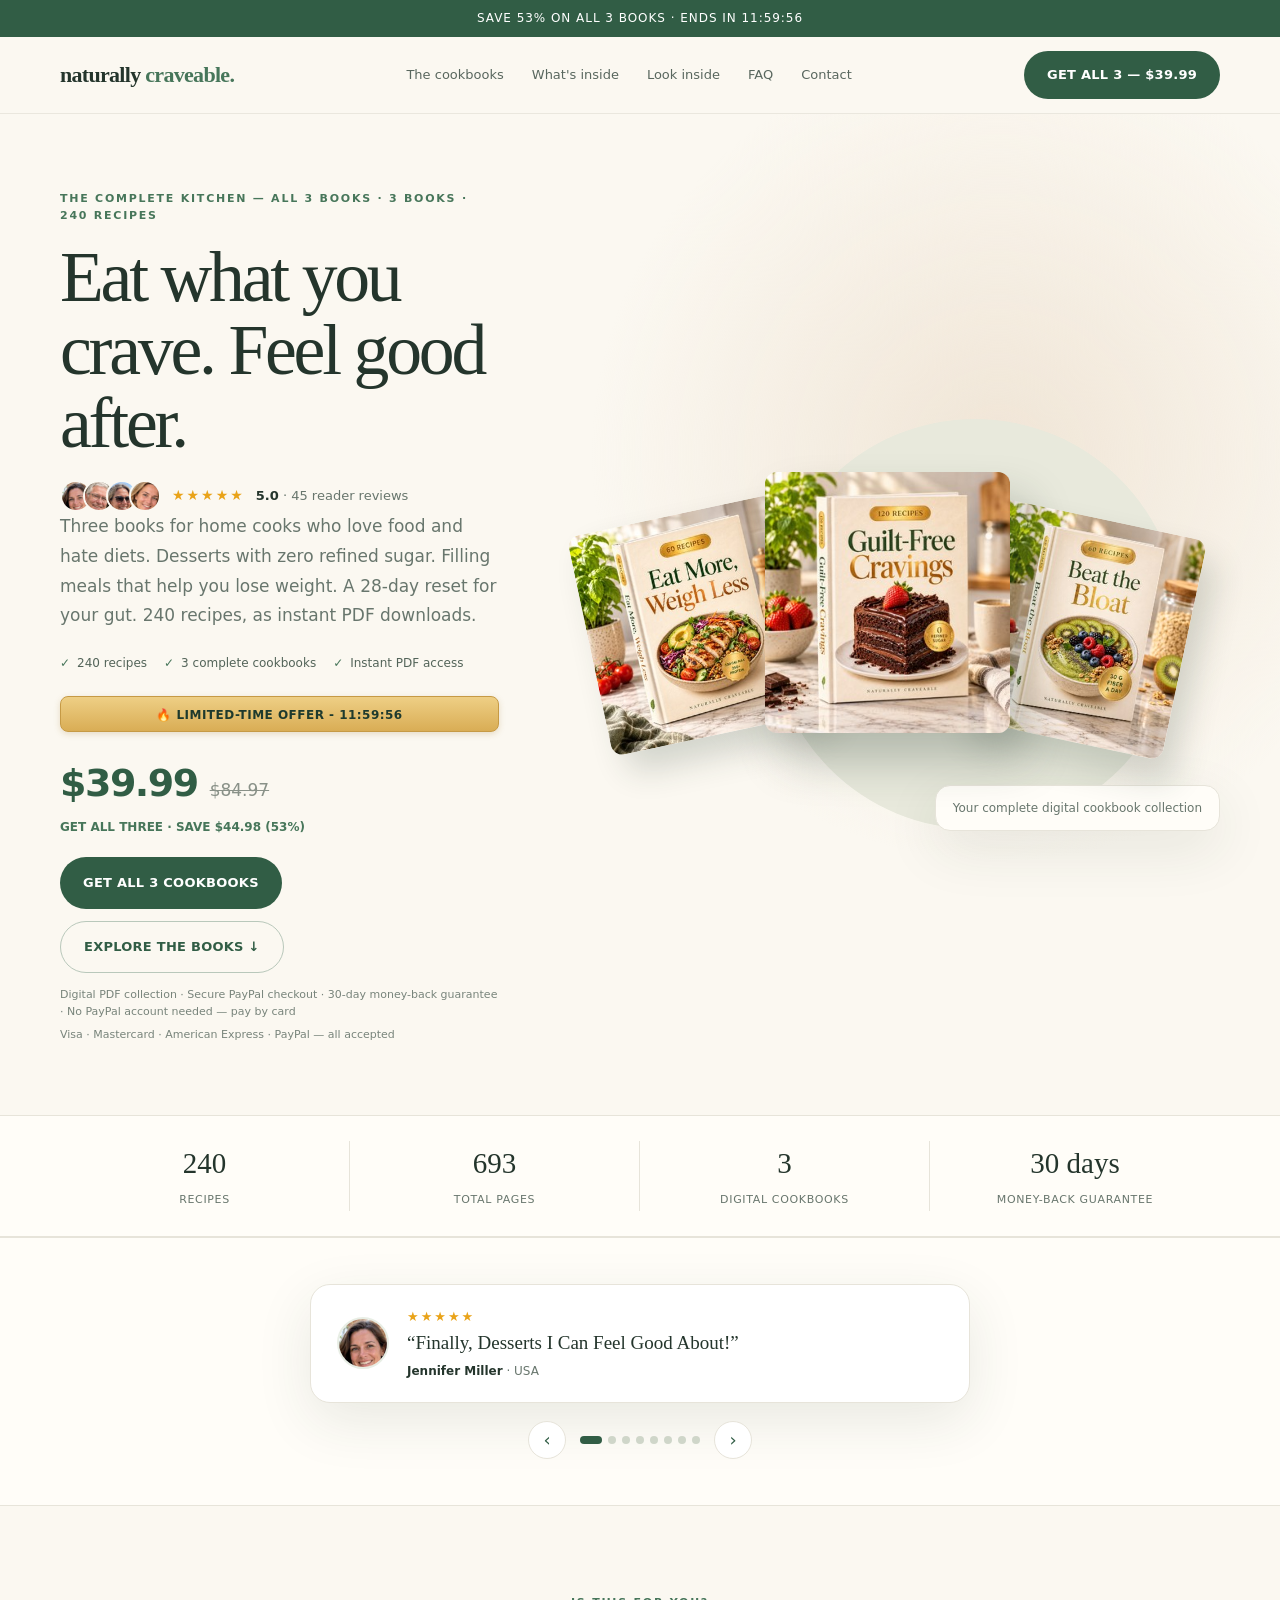
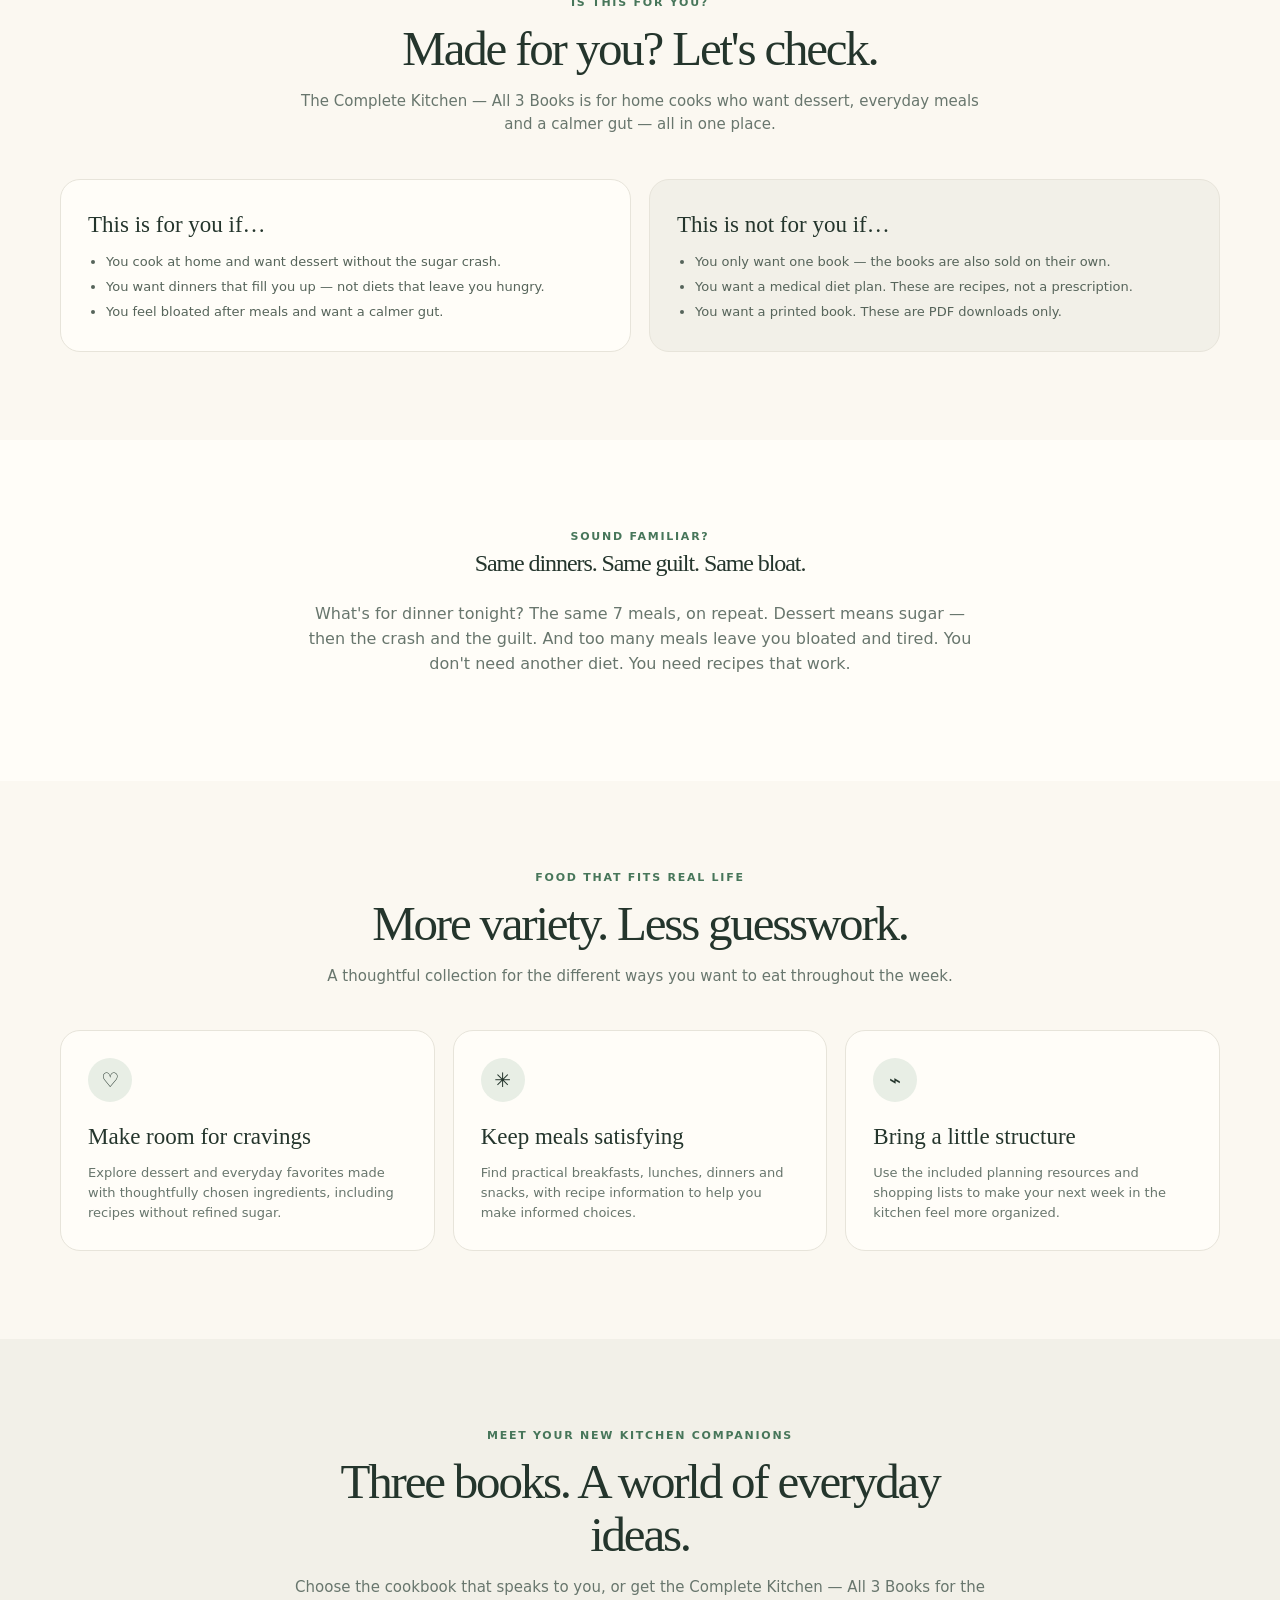
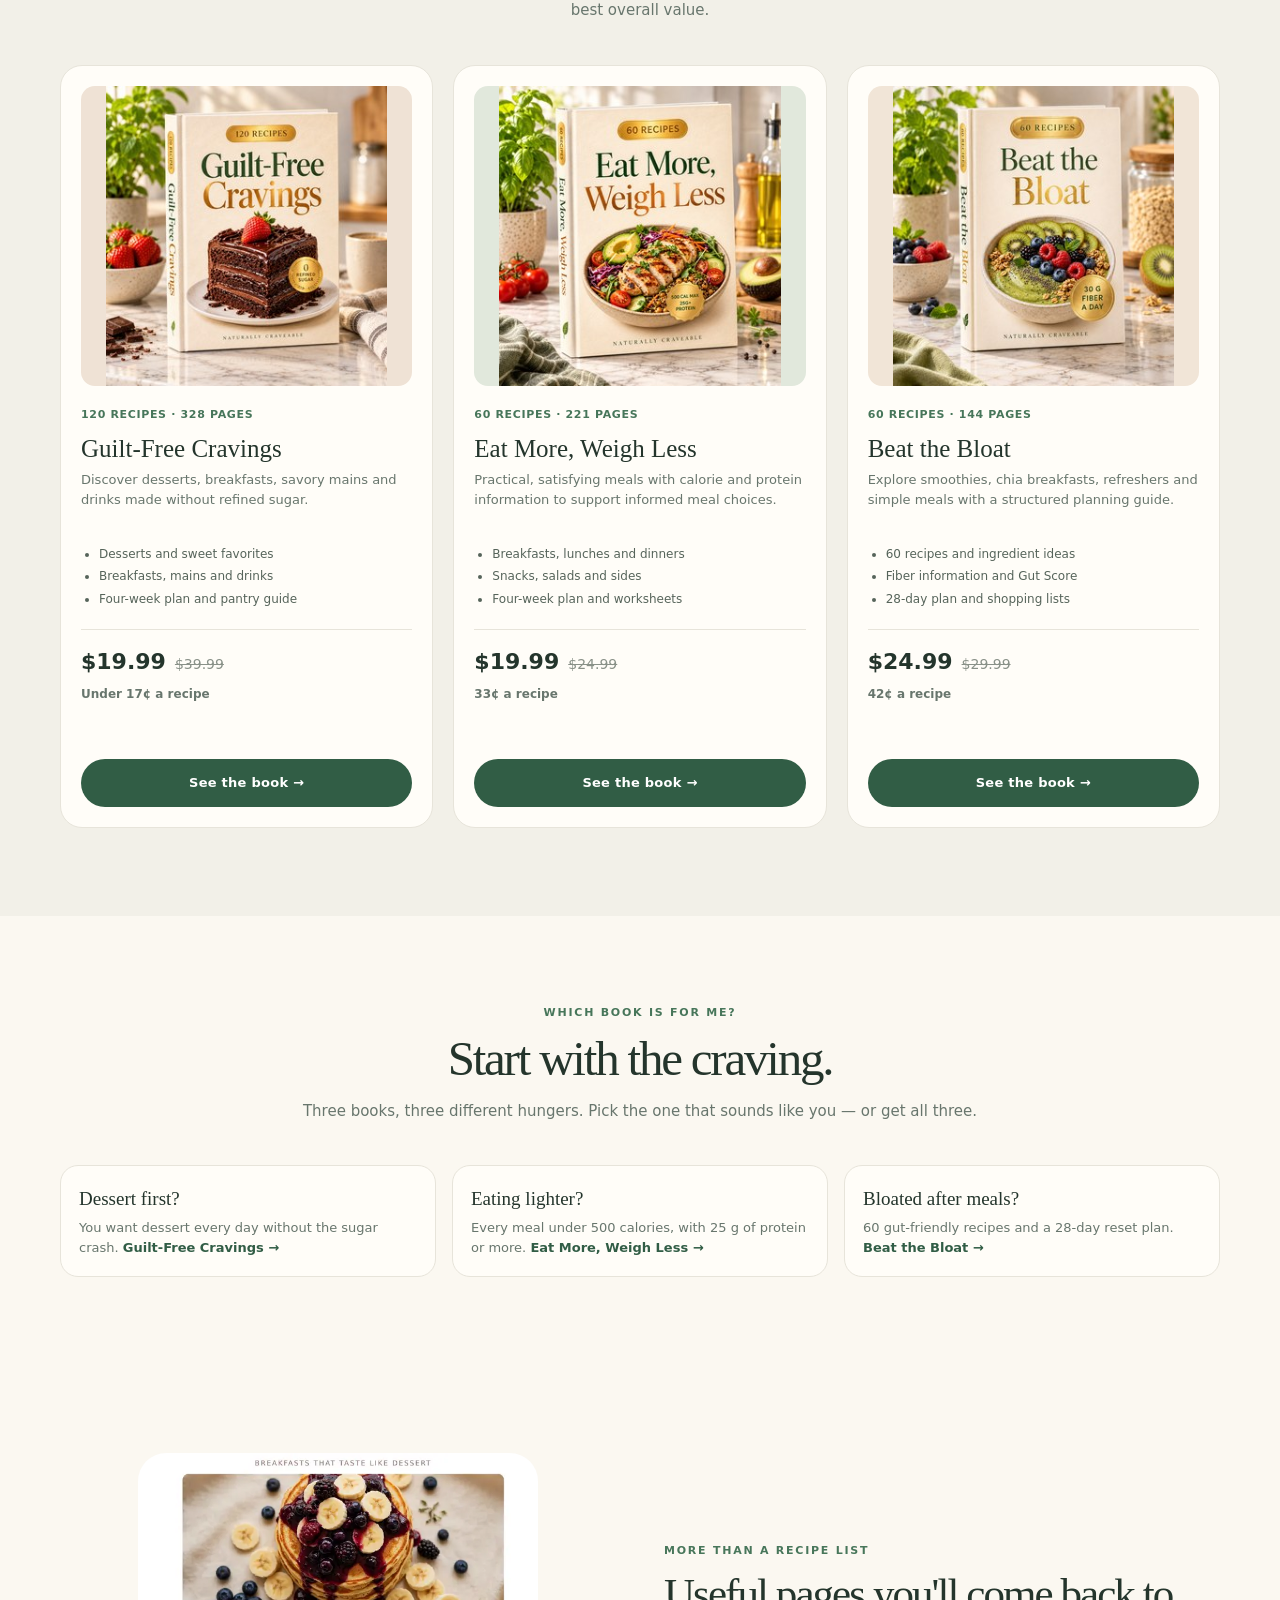
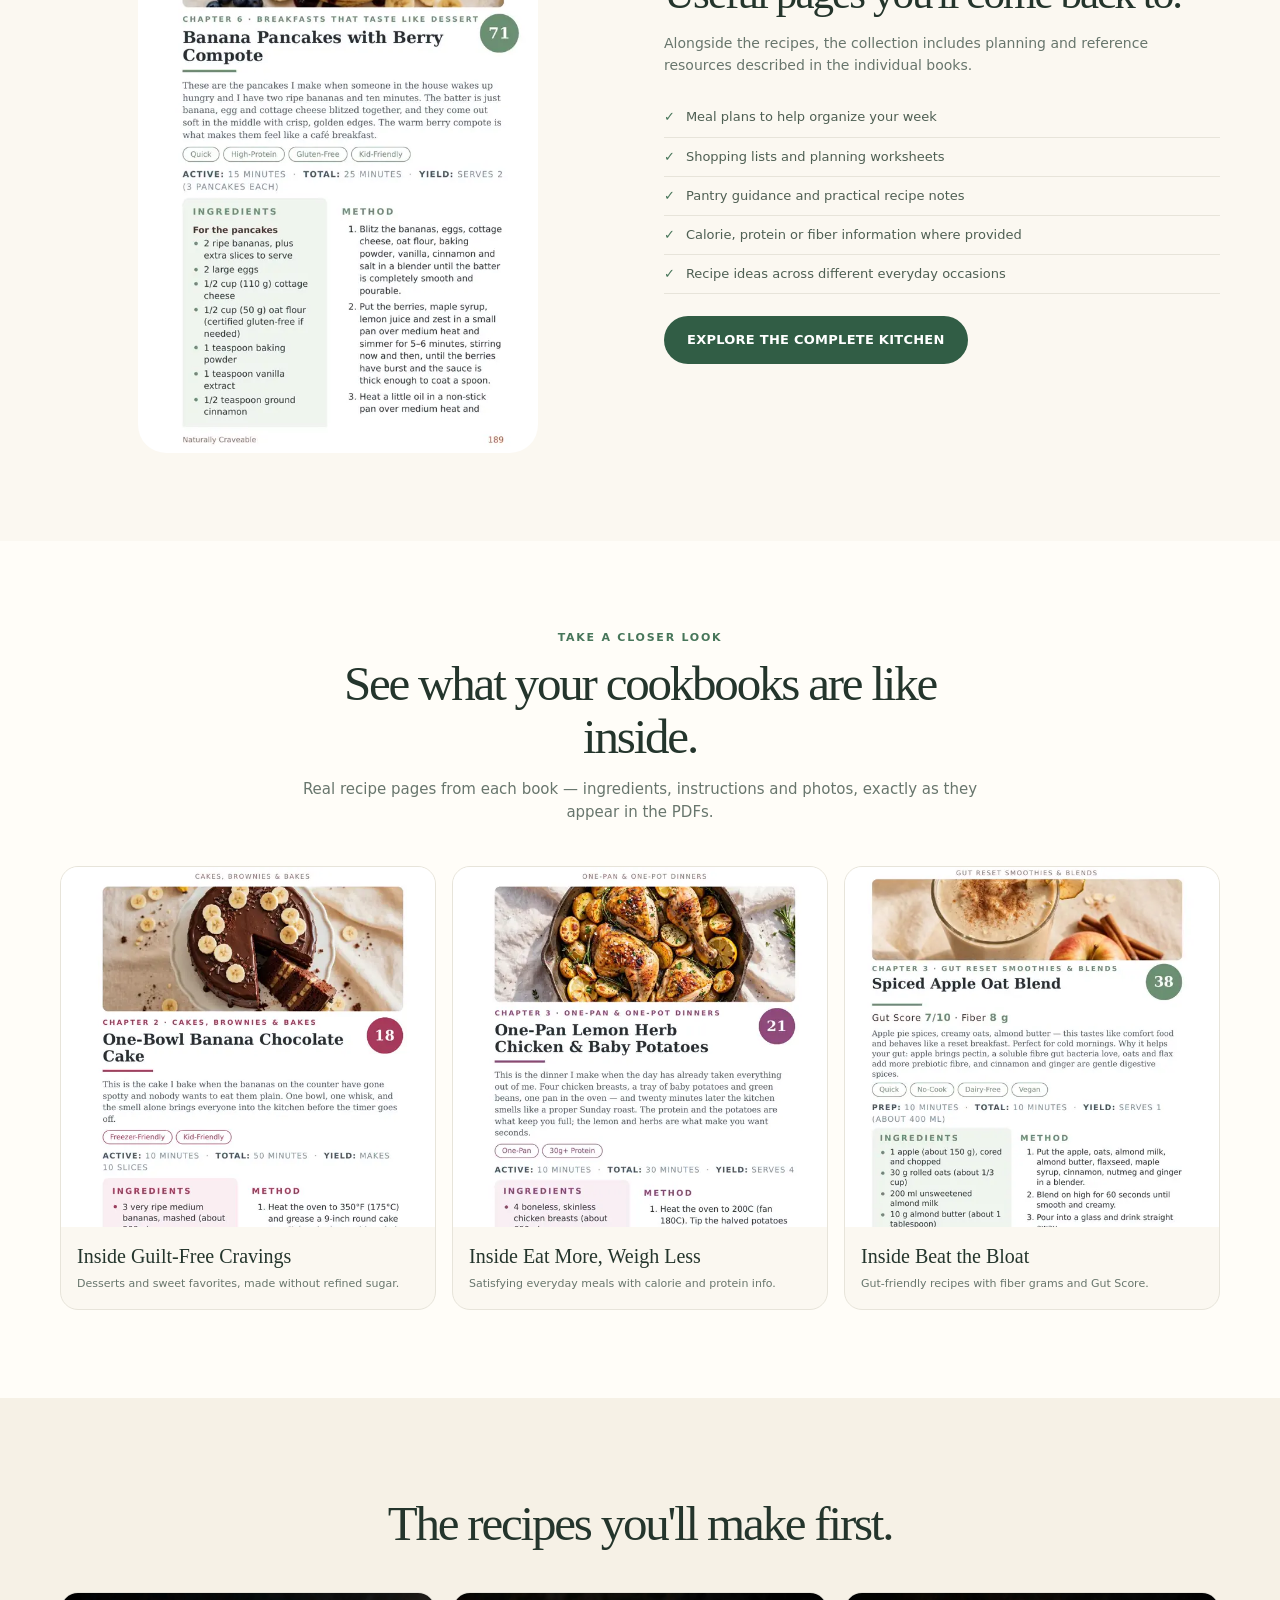
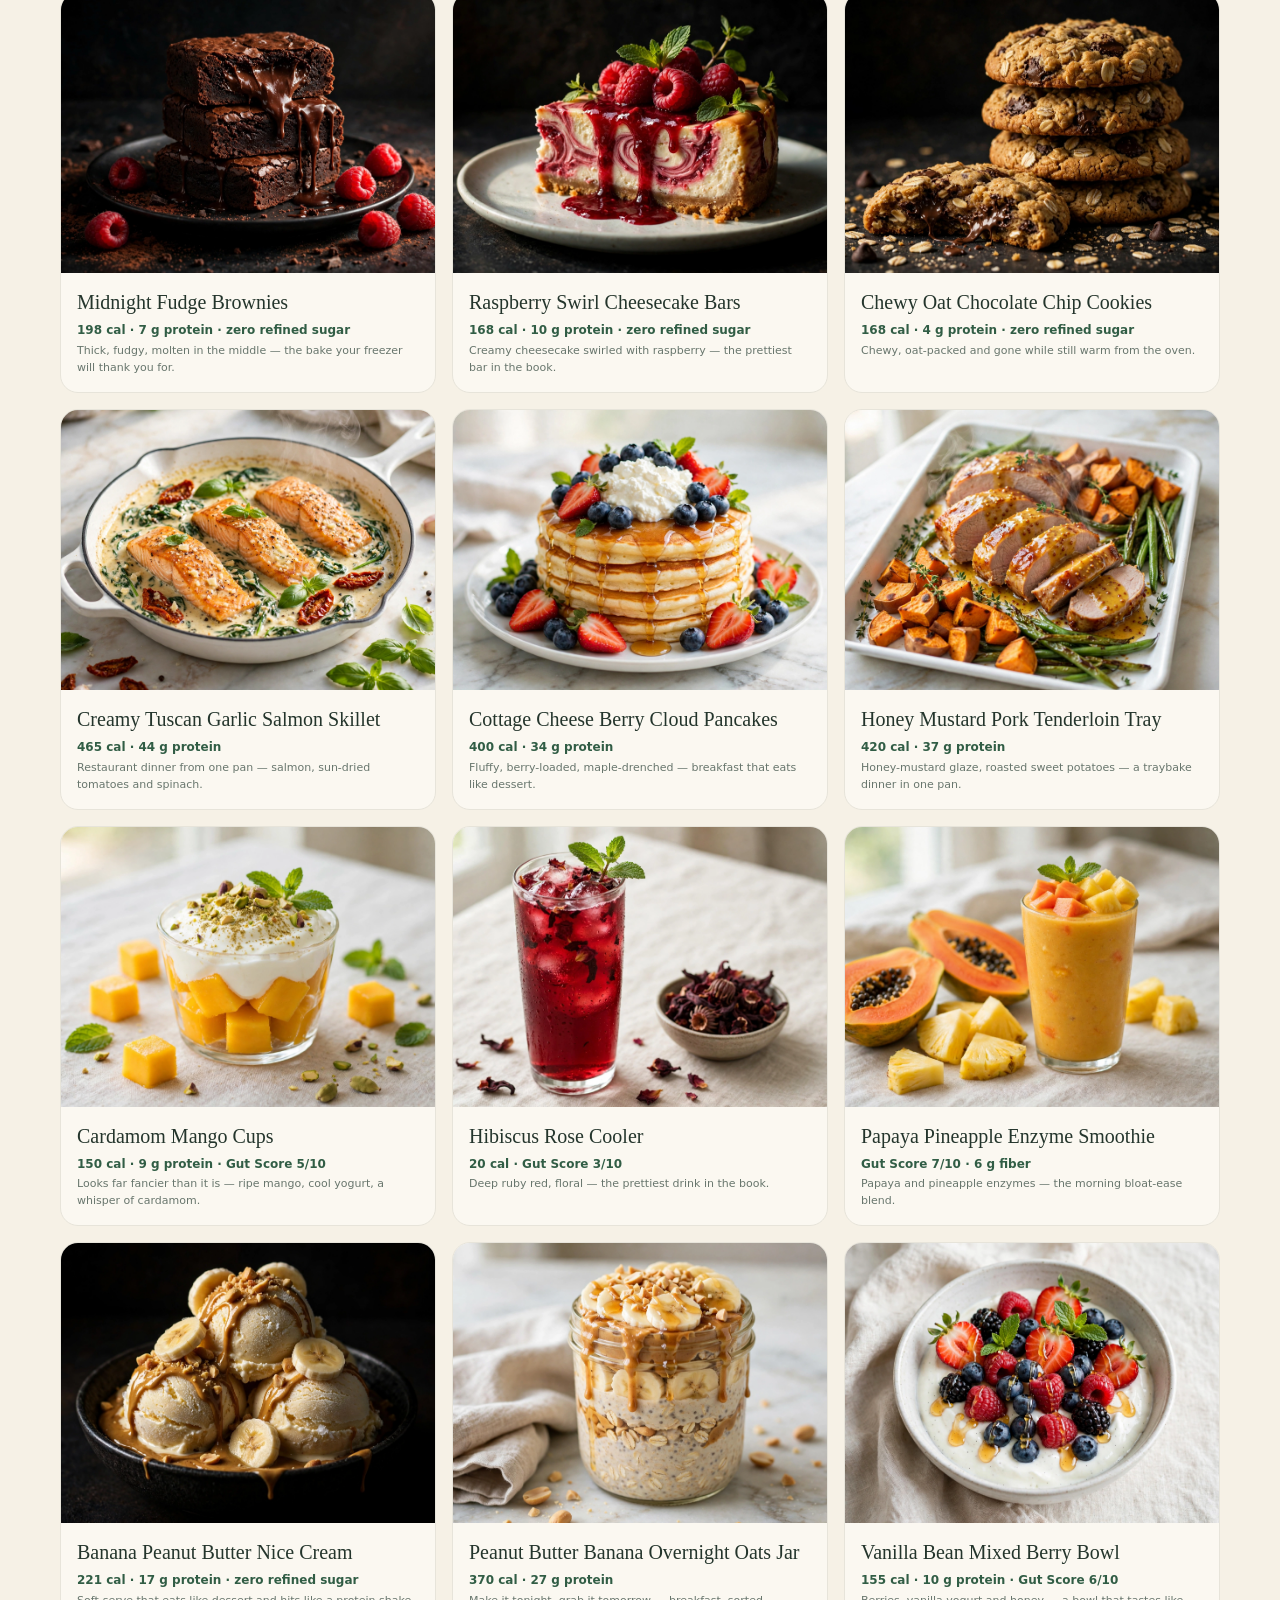
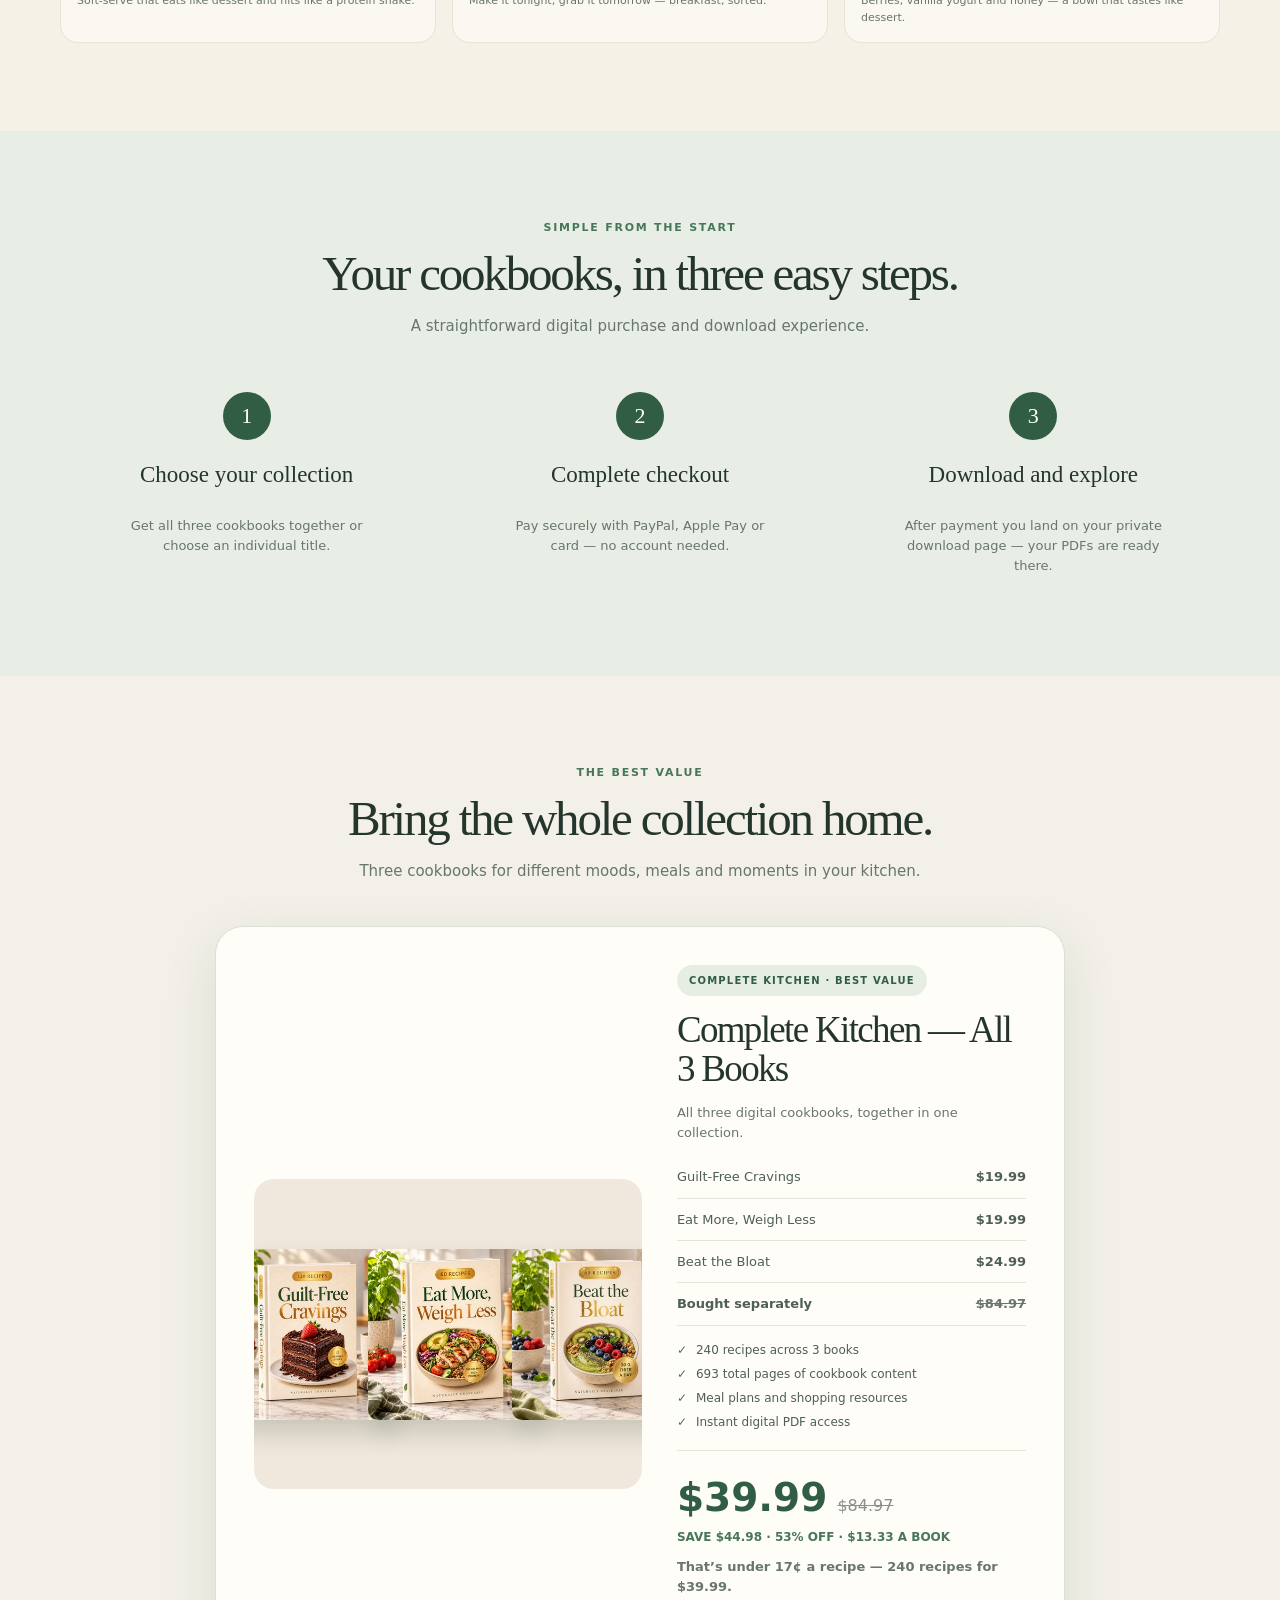
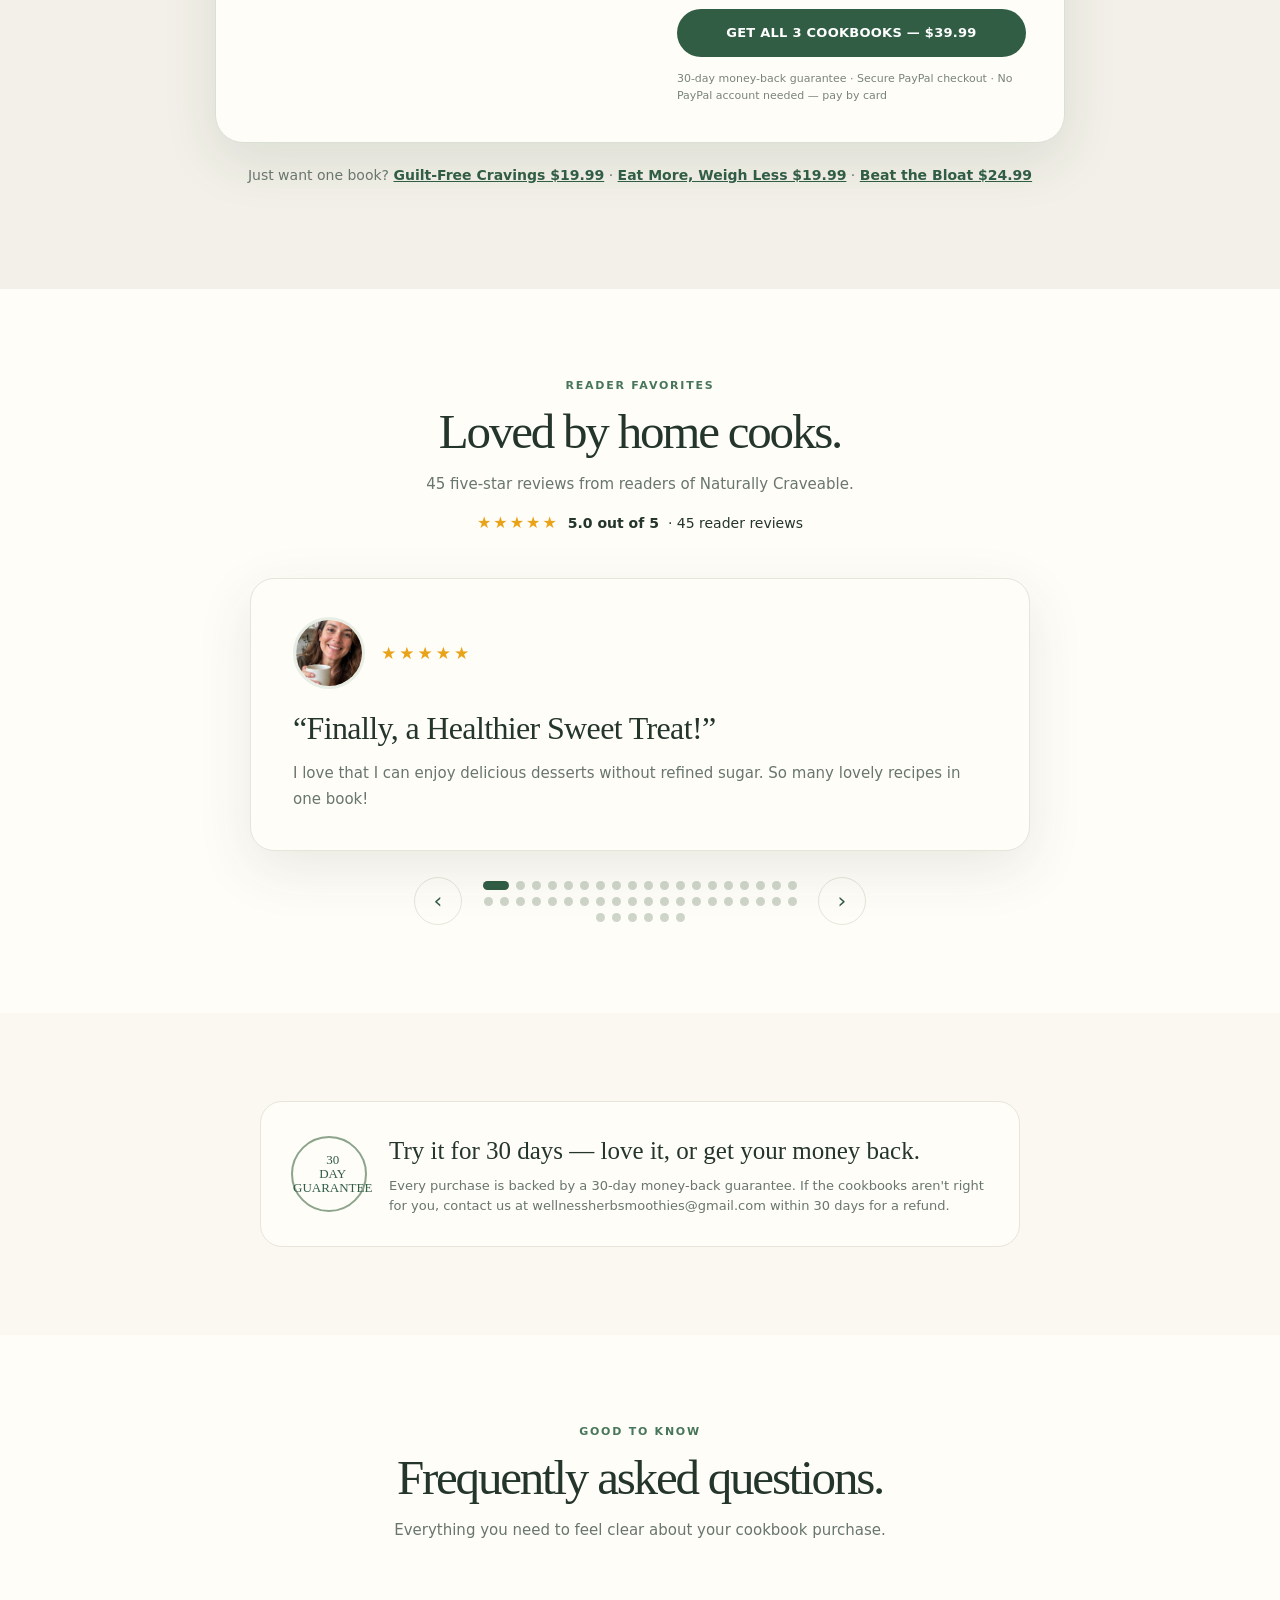
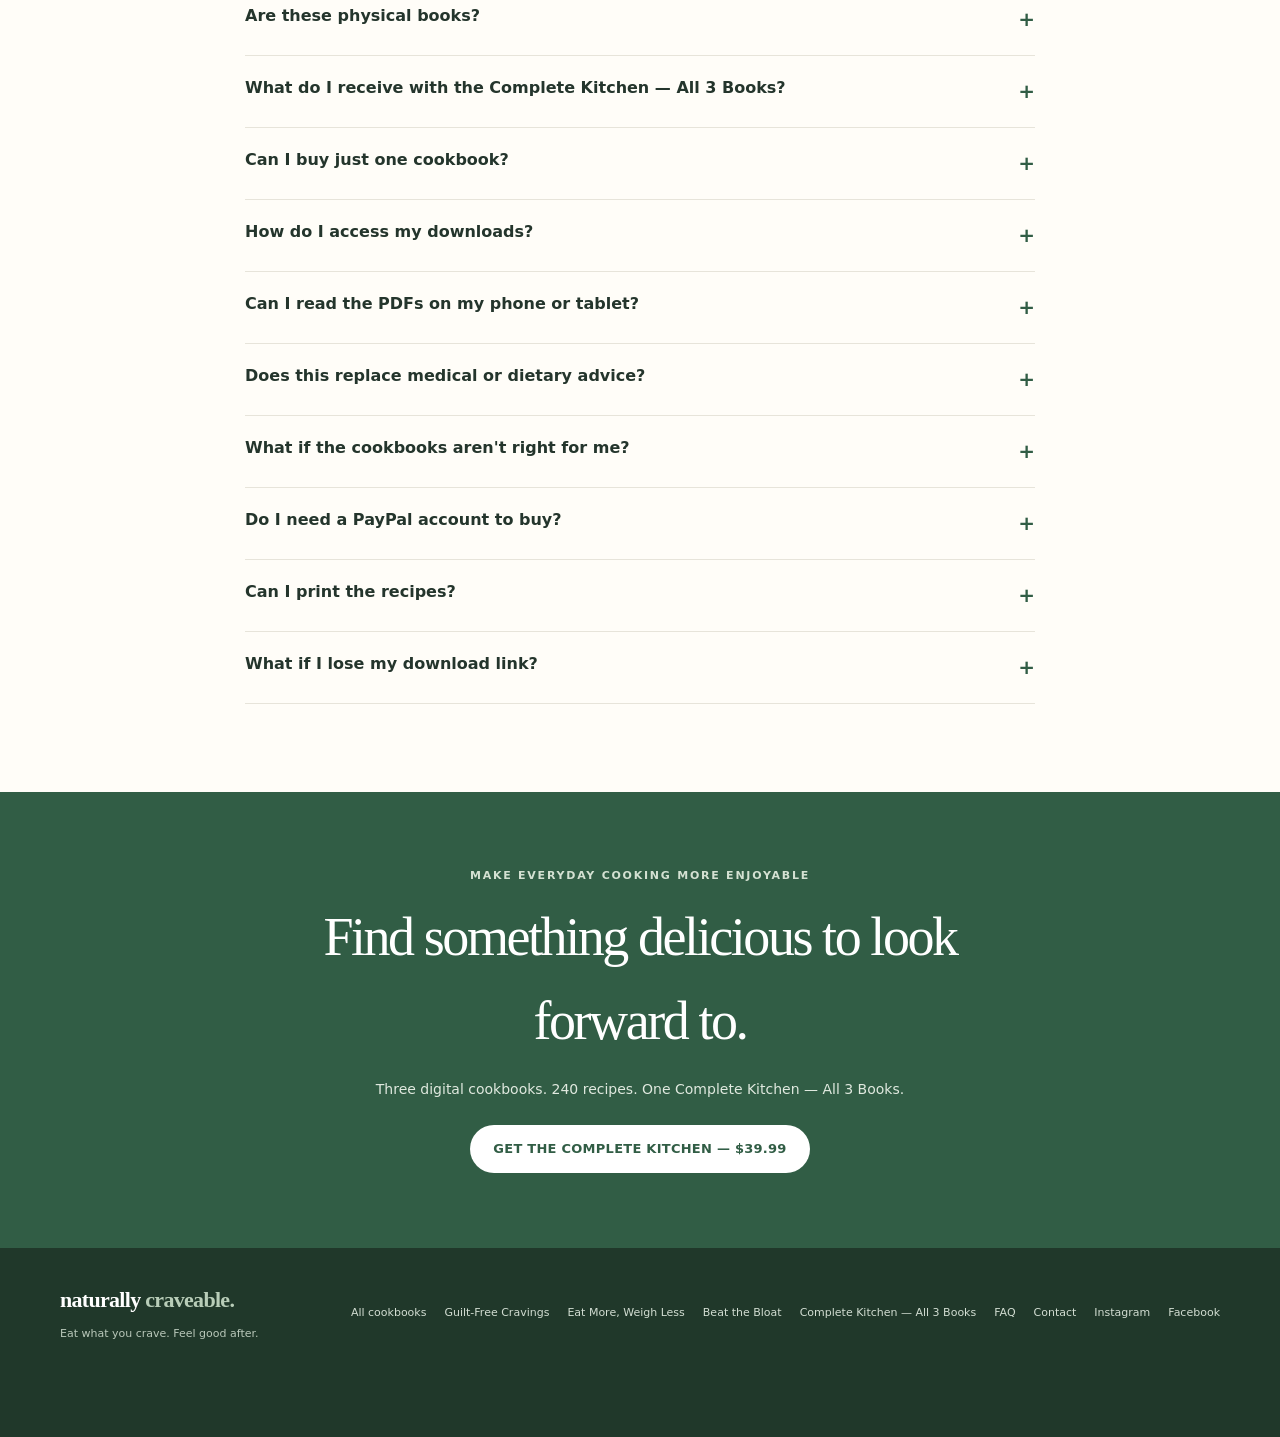
==== commit 3a7a784c: "Shop update" ====
--- a/complete-collection.html
+++ b/complete-collection.html
@@ -163,7 +163,7 @@
 </style>
 </head>
 <body>
-<div class="announcement">BLACK FRIDAY · SAVE 53% ON ALL 3 BOOKS · ENDS IN <span class="cd" style="font-variant-numeric:tabular-nums">12:00:00</span></div>
+<div class="announcement">SAVE 53% ON ALL 3 BOOKS · ENDS IN <span class="cd" style="font-variant-numeric:tabular-nums">12:00:00</span></div>
 <header>
  <div class="wrap nav">
   <a class="logo" href="https://crave.thewellnessherb.com/">naturally <span>craveable.</span></a>
@@ -185,7 +185,7 @@
    .bf-countdown span{font-size:12px;font-weight:800;letter-spacing:.04em;color:#1e3a2d}
    @media(max-width:680px){.bf-countdown{padding:5px 8px}.bf-countdown span{font-size:12px;letter-spacing:.03em}}
    </style>
-   <div class="bf-countdown"><span>🔥 EARLY BLACK FRIDAY SALE - <span class="cd-t">12:00:00</span></span></div>
+   <div class="bf-countdown"><span>🔥 LIMITED-TIME OFFER - <span class="cd-t">12:00:00</span></span></div>
    <div class="price-line"><span class="price">$39.99</span><span class="old">$84.97</span></div>
    <div class="saving">GET ALL THREE · SAVE $44.98 (53%)</div>
    <div class="hero-actions"><a class="btn" href="#bundle">GET ALL 3 COOKBOOKS</a><a class="btn secondary" href="#cookbooks">EXPLORE THE BOOKS ↓</a></div>
@@ -257,8 +257,8 @@
     <div class="cover c1"><img src="assets/cover-b1-300.jpg" alt="Guilt-Free Cravings cover" width="300" height="320" loading="lazy"></div>
     <div class="meta">120 recipes · 328 pages</div><h3>Guilt-Free Cravings</h3><p>Discover desserts, breakfasts, savory mains and drinks made without refined sugar.</p>
     <ul><li>Desserts and sweet favorites</li><li>Breakfasts, mains and drinks</li><li>Four-week plan and pantry guide</li></ul>
-    <div class="product-bottom"><div class="price-row"><strong>$9.99</strong><del>$39.99</del></div>
-    <p class="per-recipe small">Under 9&cent; a recipe</p><a class="btn btn-buy" href="healthy-cravings.html">See the book →</a></div>
+    <div class="product-bottom"><div class="price-row"><strong>$19.99</strong><del>$39.99</del></div>
+    <p class="per-recipe small">Under 17&cent; a recipe</p><a class="btn btn-buy" href="healthy-cravings.html">See the book →</a></div>
    </article>
    <article class="product">
     <div class="cover c2"><img src="assets/cover-b2-300.jpg" alt="Eat More, Weigh Less cover" width="300" height="320" loading="lazy"></div>
@@ -342,7 +342,7 @@
    <div class="bundle-visual"><img src="assets/cover-b1-300.jpg" alt="Guilt-Free Cravings cover" loading="lazy"><img src="assets/cover-b2-300.jpg" alt="Eat More, Weigh Less cover" loading="lazy"><img src="assets/cover-b3-300.jpg" alt="Beat the Bloat cover" loading="lazy"></div>
    <div class="bundle-copy"><span class="pill">COMPLETE KITCHEN · BEST VALUE</span><h2>Complete Kitchen — All 3 Books</h2><p>All three digital cookbooks, together in one collection.</p>
     <ul class="stack">
-     <li><span>Guilt-Free Cravings</span><span>$9.99</span></li>
+     <li><span>Guilt-Free Cravings</span><span>$19.99</span></li>
      <li><span>Eat More, Weigh Less</span><span>$19.99</span></li>
      <li><span>Beat the Bloat</span><span>$24.99</span></li>
      <li class="stack-total"><span>Bought separately</span><span><s>$84.97</s></span></li>
@@ -354,7 +354,7 @@
     <div class="micro">30-day money-back guarantee · Secure PayPal checkout · No PayPal account needed — pay by card</div>
    </div>
   </div>
-  <p class="cross-sell">Just want one book? <a href="healthy-cravings.html">Guilt-Free Cravings $9.99</a> · <a href="everyday-weight-loss-kitchen.html">Eat More, Weigh Less $19.99</a> · <a href="gut-debloat-reset.html">Beat the Bloat $24.99</a></p>
+  <p class="cross-sell">Just want one book? <a href="healthy-cravings.html">Guilt-Free Cravings $19.99</a> · <a href="everyday-weight-loss-kitchen.html">Eat More, Weigh Less $19.99</a> · <a href="gut-debloat-reset.html">Beat the Bloat $24.99</a></p>
  </div>
 </section>
 <section id="reviews" style="background:#fffdf8">
@@ -423,7 +423,7 @@
   <div class="faq-list">
    <div class="faq-item"><button class="faq-q"><span>Are these physical books?</span><span>+</span></button><div class="faq-a">No. These are digital cookbooks delivered as PDF files. No physical book will be shipped.</div></div>
    <div class="faq-item"><button class="faq-q"><span>What do I receive with the Complete Kitchen — All 3 Books?</span><span>+</span></button><div class="faq-a">The Complete Kitchen — All 3 Books includes Guilt-Free Cravings, Eat More, Weigh Less and Beat the Bloat. Together, they contain 240 recipes across 693 pages.</div></div>
-   <div class="faq-item"><button class="faq-q"><span>Can I buy just one cookbook?</span><span>+</span></button><div class="faq-a">Yes. Each cookbook is also offered individually — $9.99 for Guilt-Free Cravings (Black Friday sale), $19.99 for Eat More, Weigh Less, and $24.99 for Beat the Bloat. The Complete Kitchen — All 3 Books at $39.99 is the best value.</div></div>
+   <div class="faq-item"><button class="faq-q"><span>Can I buy just one cookbook?</span><span>+</span></button><div class="faq-a">Yes. Each cookbook is also offered individually — $19.99 for Guilt-Free Cravings, $19.99 for Eat More, Weigh Less, and $24.99 for Beat the Bloat. The Complete Kitchen — All 3 Books at $39.99 is the best value.</div></div>
    <div class="faq-item"><button class="faq-q"><span>How do I access my downloads?</span><span>+</span></button><div class="faq-a">Right after payment, you are taken to your own private download page, where your PDFs unlock automatically. Save the PDFs to your device — the page is yours to return to.</div></div>
    <div class="faq-item"><button class="faq-q"><span>Can I read the PDFs on my phone or tablet?</span><span>+</span></button><div class="faq-a">Yes. The PDFs open in any standard PDF reader on phones, tablets and computers.</div></div>
    <div class="faq-item"><button class="faq-q"><span>Does this replace medical or dietary advice?</span><span>+</span></button><div class="faq-a">No. These cookbooks provide general recipe and meal-planning information, not medical advice or treatment. Consult a qualified healthcare professional about individual medical or dietary needs.</div></div>
@@ -473,6 +473,6 @@
 makeCarousel('reviewCarousel','review-slide','revDots','revPrev','revNext',6000);
 makeCarousel('miniCarousel','mini-slide','miniDots','miniPrev','miniNext',5000);
 </script>
-<script>/* Black Friday countdown: 12h per visitor (localStorage bf_end; resets when expired) */(function(){var K="bf_end",end=0;try{end=+localStorage.getItem(K)||0;}catch(e){}if(!end||end<Date.now()){end=Date.now()+12*36e5;try{localStorage.setItem(K,String(end));}catch(e){}}function p(n){return String(n).padStart(2,"0");}function tick(){var d=end-Date.now();var h=0,m=0,s=0;if(d>0){h=Math.floor(d/36e5);m=Math.floor(d%36e5/6e4);s=Math.floor(d%6e4/1e3);}var v=p(h)+":"+p(m)+":"+p(s);document.querySelectorAll(".cd").forEach(function(e){e.textContent=v;});document.querySelectorAll(".cd-t").forEach(function(e){e.textContent=v;});}tick();setInterval(tick,1000);})();</script>
+<script>/* Offer countdown: 12h per visitor (localStorage offer_end; resets when expired) */(function(){var K="offer_end",end=0;try{end=+localStorage.getItem(K)||0;}catch(e){}if(!end||end<Date.now()){end=Date.now()+12*36e5;try{localStorage.setItem(K,String(end));}catch(e){}}function p(n){return String(n).padStart(2,"0");}function tick(){var d=end-Date.now();var h=0,m=0,s=0;if(d>0){h=Math.floor(d/36e5);m=Math.floor(d%36e5/6e4);s=Math.floor(d%6e4/1e3);}var v=p(h)+":"+p(m)+":"+p(s);document.querySelectorAll(".cd").forEach(function(e){e.textContent=v;});document.querySelectorAll(".cd-t").forEach(function(e){e.textContent=v;});}tick();setInterval(tick,1000);})();</script>
 </body>
 </html>
